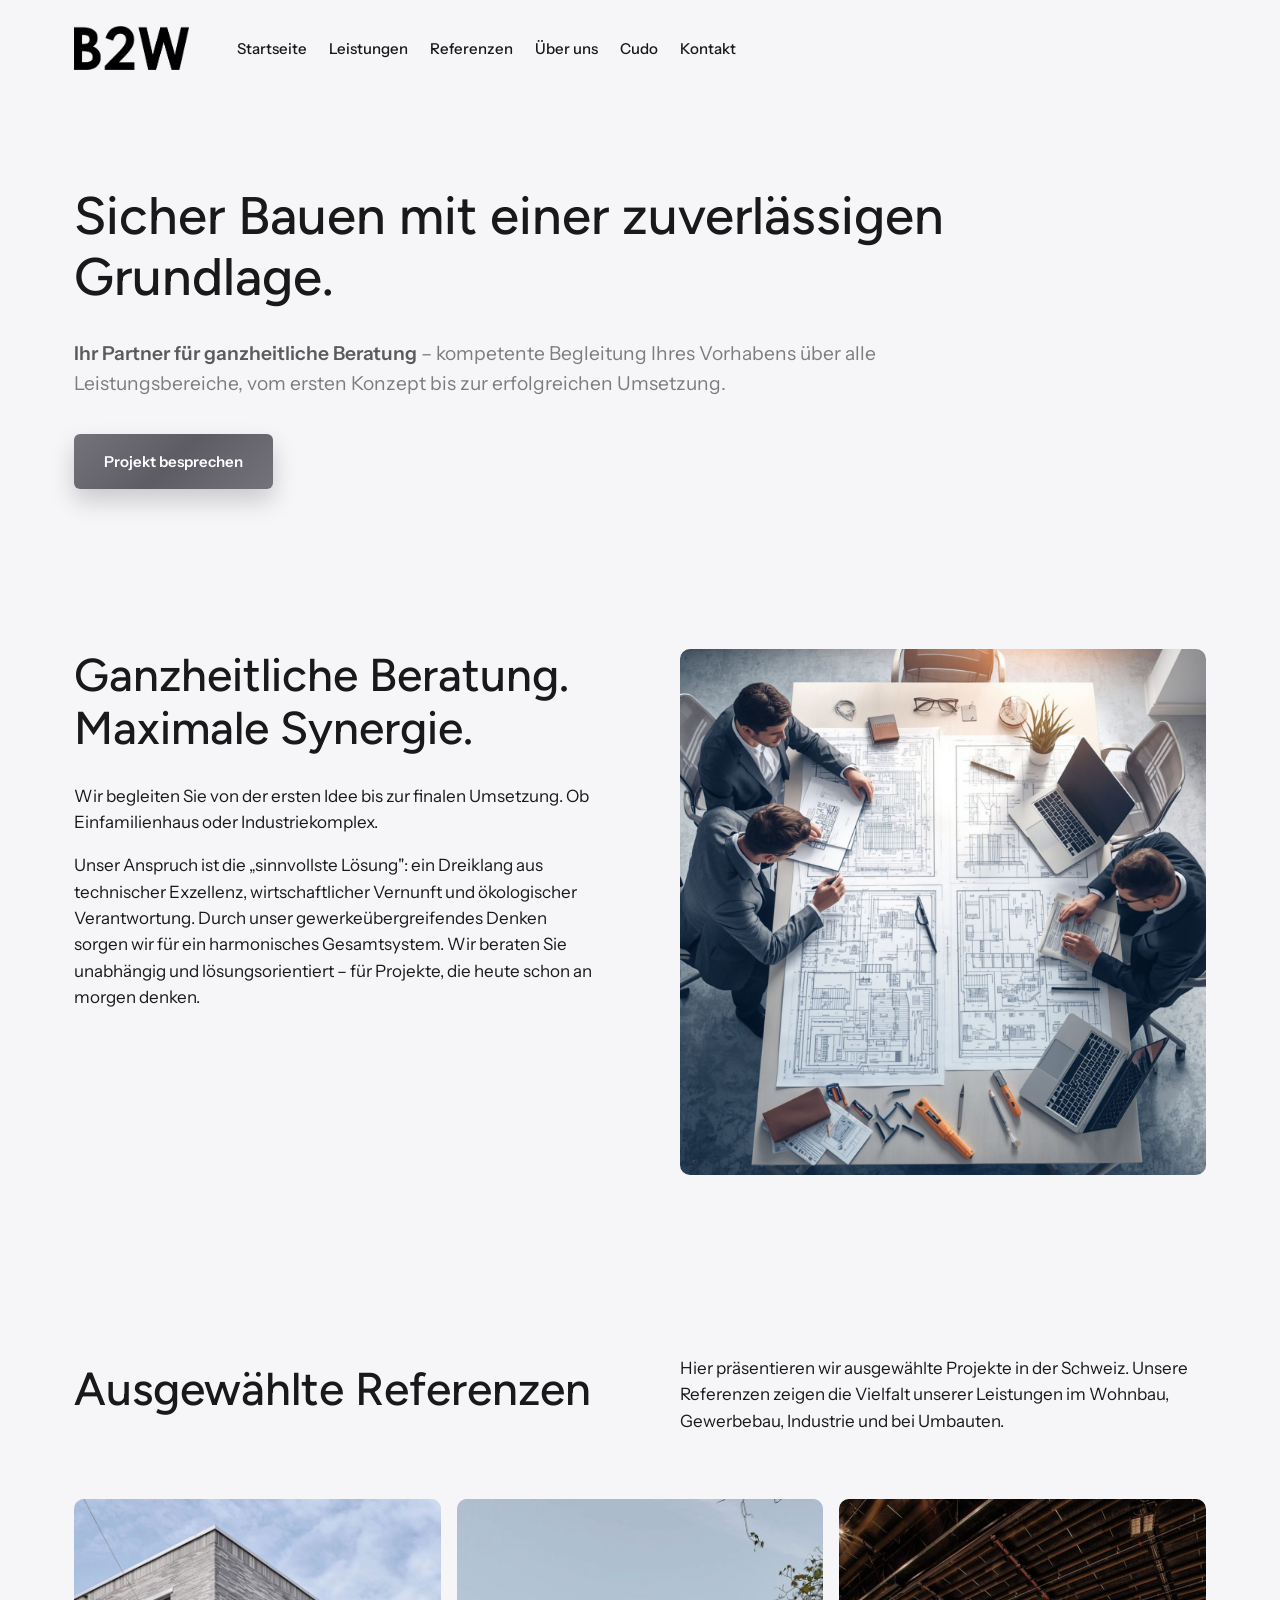
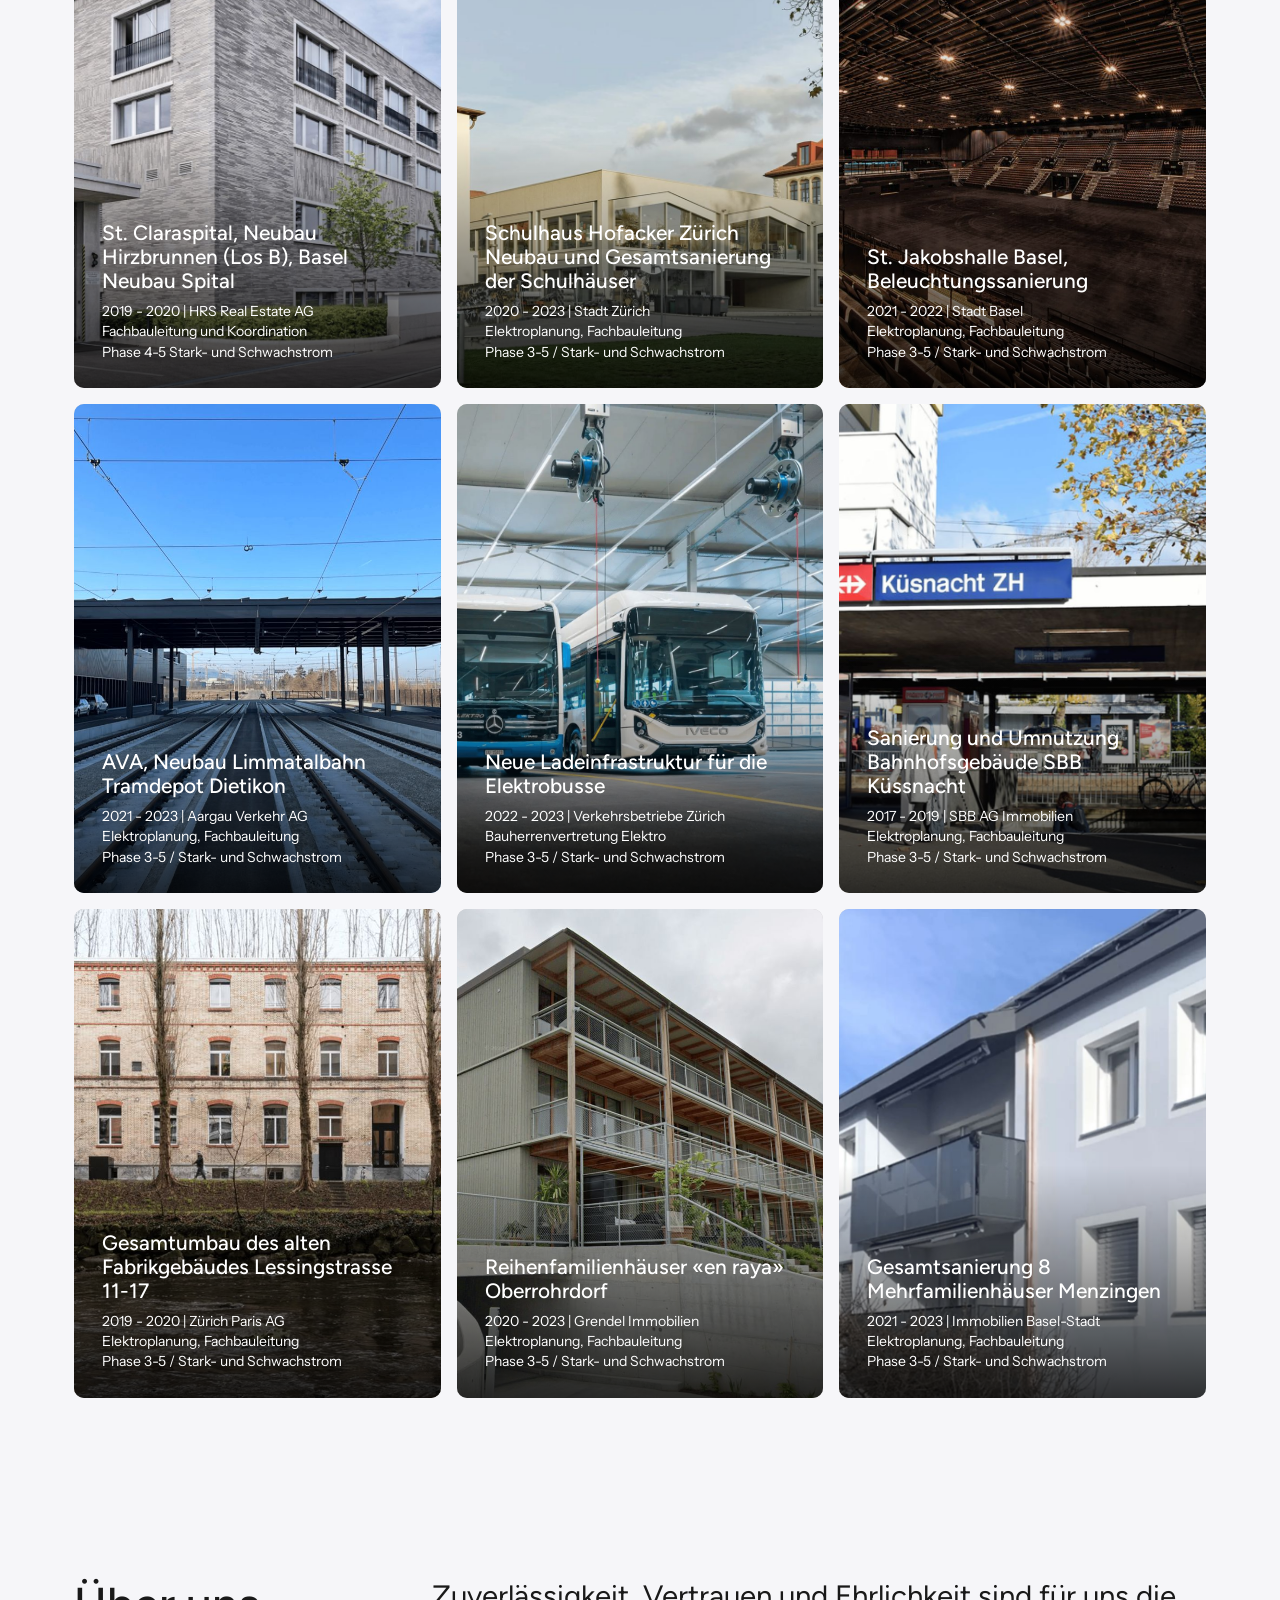
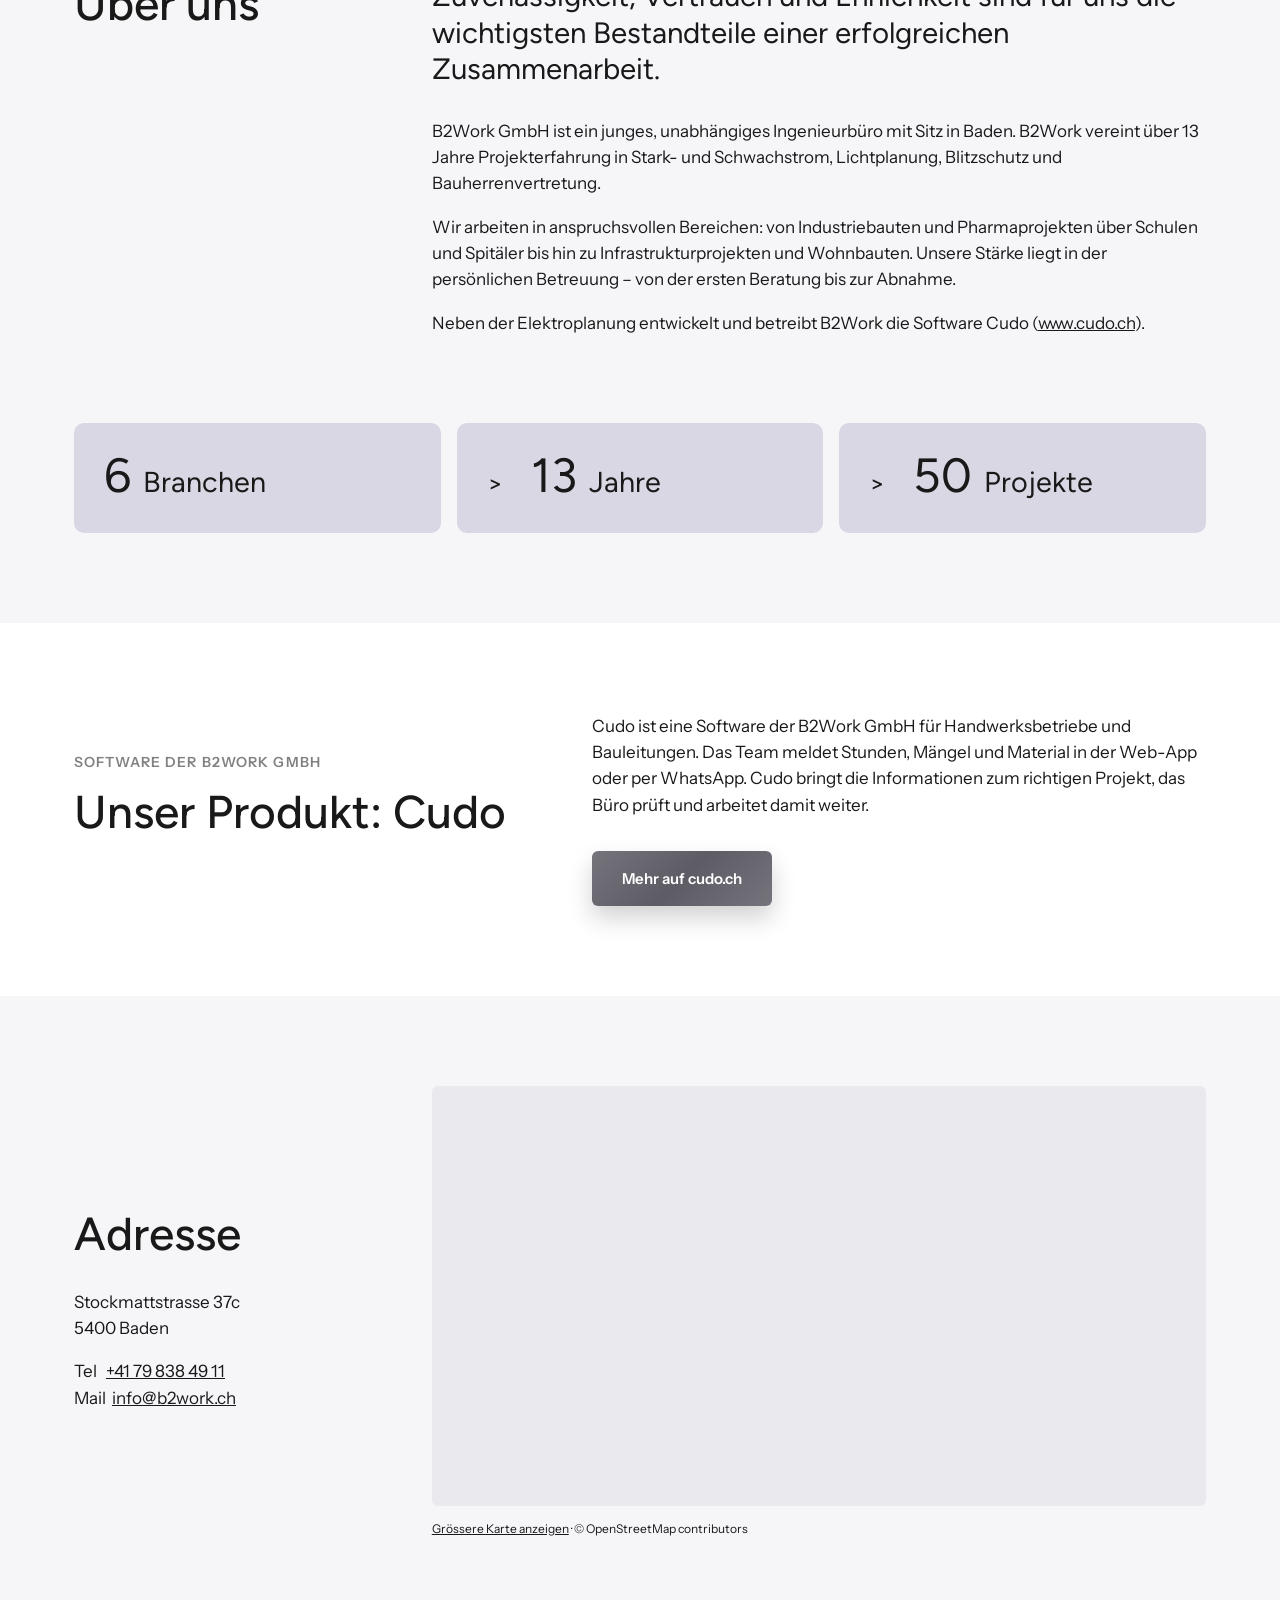
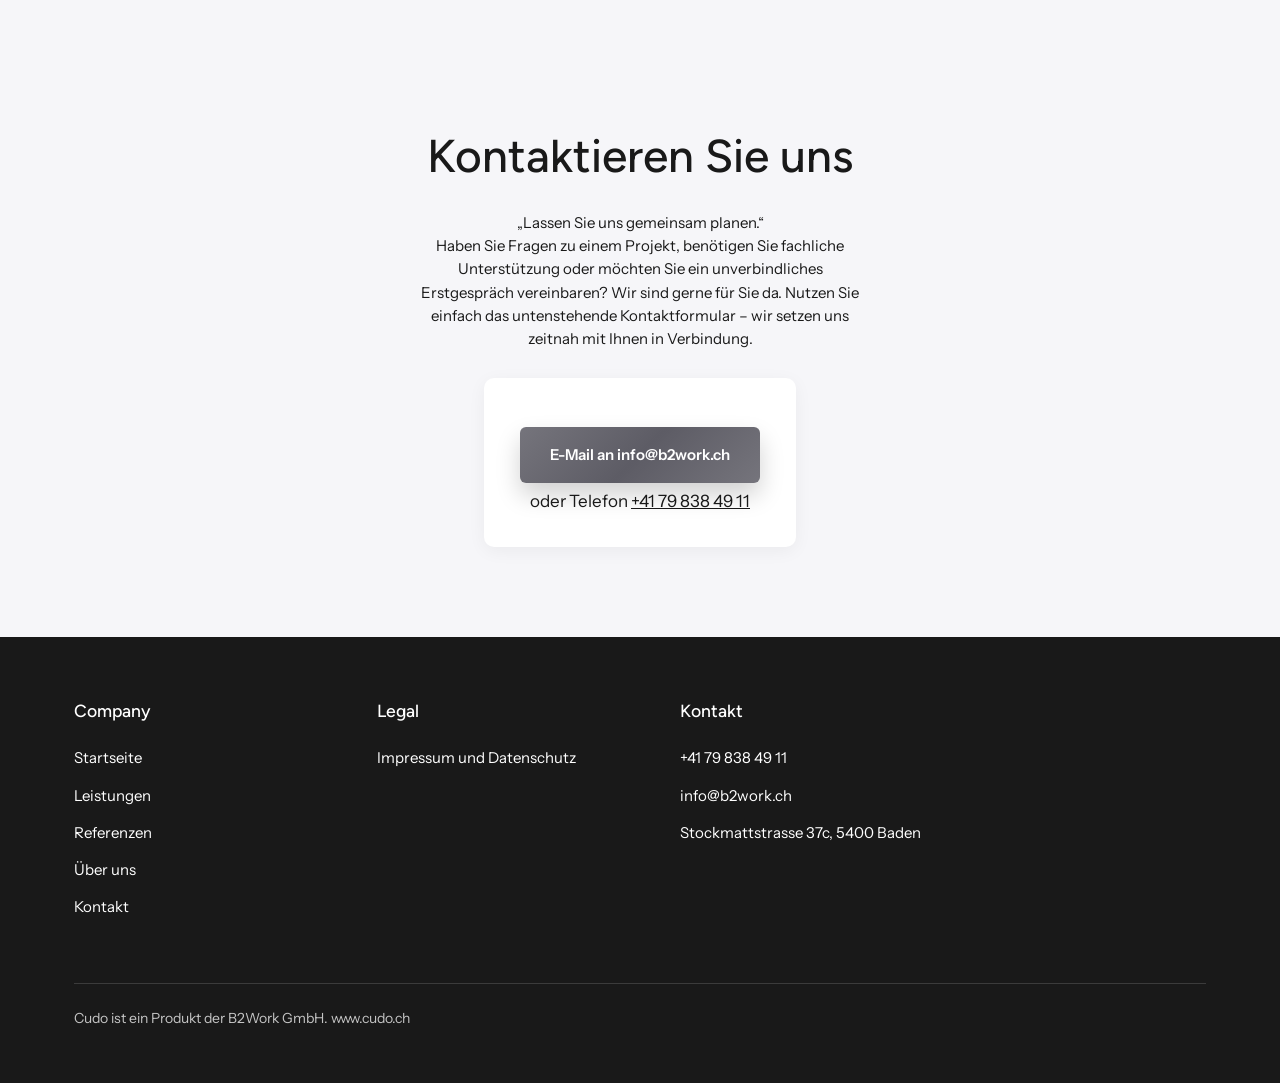
==== index.html @ e25a045b "b2work.ch als statische Seite, mit Cudo-Abschnitt" ====
<!doctype html>
<html lang="de-CH">
<head>
<meta charset="utf-8">
<meta name="viewport" content="width=device-width,initial-scale=1">
<title>b2work | Beratung Elektroplanung &amp; Blitzschutz | Aargau</title>
<meta name="description" content="Elektroplanung, Beratung Elektroplanung, Blitzschutz, Blitzschutz VKF, Anlagenplanung, Systemplanung, Ausschreibung, Energienachweis, Lichtplanung, Netzberechnung, Elektroplaner Aargau, Schweiz">
<meta name="keywords" content="Elektroplanung, Beratung Elektroplanung, Blitzschutz, Blitzschutz VKF, Anlagenplanung, Systemplanung, Ausschreibung, Energienachweis, Lichtplanung, Netzberechnung, Elektroplaner Aargau, Schweiz">
<meta property="og:type" content="website">
<meta property="og:title" content="b2work | Beratung Elektroplanung &amp; Blitzschutz | Aargau">
<meta property="og:url" content="https://b2work.ch/">
<meta property="og:site_name" content="b2work.ch">
<meta property="og:description" content="Elektroplanung, Beratung Elektroplanung, Blitzschutz, Blitzschutz VKF, Anlagenplanung, Systemplanung, Ausschreibung, Energienachweis, Lichtplanung, Netzberechnung, Elektroplaner Aargau, Schweiz">
<meta property="og:image" content="https://b2work.ch/assets/img/logo-b2w.png">
<link rel="canonical" href="https://b2work.ch/">
<link rel="icon" type="image/png" sizes="32x32" href="favicon-32.png">
<link rel="apple-touch-icon" href="assets/img/favicon.png">
<link rel="stylesheet" href="assets/style.css">
</head>
<body>
<a class="skip" href="#main-content">Zum Inhalt springen</a>
<header class="site">
 <div class="wrap">
  <a class="logo" href="./" aria-label="B2Work GmbH, Startseite"><img src="assets/img/logo-b2w.png" alt="B2Work GmbH"></a>
  <button class="menu-toggle" aria-expanded="false" aria-controls="mainnav" aria-label="Menü">&#9776;</button>
  <nav class="main" id="mainnav" aria-label="Hauptnavigation">
   <ul>
    <li><a href="./#top">Startseite</a></li>
    <li><a href="#leistungen">Leistungen</a></li>
    <li><a href="#referenzen">Referenzen</a></li>
    <li><a href="#ueber-uns">Über uns</a></li>
    <li><a href="#cudo">Cudo</a></li>
    <li><a href="#kontakt">Kontakt</a></li>
   </ul>
  </nav>
 </div>
</header>
<main id="main-content">
<section class="hero" id="top">
 <div class="wrap">
  <h1>Sicher Bauen mit einer zuverlässigen Grundlage.</h1>
  <p class="lead"><strong>Ihr Partner für ganzheitliche Beratung</strong> – kompetente Begleitung Ihres Vorhabens über alle Leistungsbereiche, vom ersten Konzept bis zur erfolgreichen Umsetzung.</p>
  <a class="btn" href="#kontakt">Projekt besprechen</a>
 </div>
</section>

<section id="leistungen">
 <div class="wrap two">
  <div>
   <h2>Ganzheitliche Beratung. Maximale Synergie.</h2>
   <p>Wir begleiten Sie von der ersten Idee bis zur finalen Umsetzung. Ob Einfamilienhaus oder Industriekomplex.</p>
   <p>Unser Anspruch ist die „sinnvollste Lösung": ein Dreiklang aus technischer Exzellenz, wirtschaftlicher Vernunft und ökologischer Verantwortung. Durch unser gewerkeübergreifendes Denken sorgen wir für ein harmonisches Gesamtsystem. Wir beraten Sie unabhängig und lösungsorientiert – für Projekte, die heute schon an morgen denken.</p>
  </div>
  <img src="assets/img/beratung.jpg" alt="Planungsbesprechung über Bauplänen" width="1400" height="1400">
 </div>
</section>

<section id="referenzen">
 <div class="wrap">
  <div class="refs-head">
   <h2>Ausgewählte Referenzen</h2>
   <p>Hier präsentieren wir ausgewählte Projekte in der Schweiz. Unsere Referenzen zeigen die Vielfalt unserer Leistungen im Wohnbau, Gewerbebau, Industrie und bei Umbauten.</p>
  </div>
  <div class="refs">
   <article class="ref">
    <img src="assets/img/ref-claraspital.jpg" alt="St. Claraspital, Neubau Hirzbrunnen (Los B), Basel" loading="lazy">
    <div class="cap"><h3>St. Claraspital, Neubau Hirzbrunnen (Los B), Basel<br>Neubau Spital</h3><p>2019 - 2020 | HRS Real Estate AG<br>Fachbauleitung und Koordination<br>Phase 4-5 Stark- und Schwachstrom</p></div>
   </article>
   <article class="ref">
    <img src="assets/img/ref-hofacker.jpg" alt="Schulhaus Hofacker Zürich" loading="lazy">
    <div class="cap"><h3>Schulhaus Hofacker Zürich<br>Neubau und Gesamtsanierung der Schulhäuser</h3><p>2020 - 2023 | Stadt Zürich<br>Elektroplanung, Fachbauleitung<br>Phase 3-5 / Stark- und Schwachstrom</p></div>
   </article>
   <article class="ref">
    <img src="assets/img/ref-jakobshalle.jpg" alt="St. Jakobshalle Basel, Beleuchtungssanierung" loading="lazy">
    <div class="cap"><h3>St. Jakobshalle Basel, Beleuchtungssanierung</h3><p>2021 - 2022 | Stadt Basel<br>Elektroplanung, Fachbauleitung<br>Phase 3-5 / Stark- und Schwachstrom</p></div>
   </article>
   <article class="ref">
    <img src="assets/img/ref-ava-dietikon.jpg" alt="AVA, Neubau Limmatalbahn Tramdepot Dietikon" loading="lazy">
    <div class="cap"><h3>AVA, Neubau Limmatalbahn Tramdepot Dietikon</h3><p>2021 - 2023 | Aargau Verkehr AG<br>Elektroplanung, Fachbauleitung<br>Phase 3-5 / Stark- und Schwachstrom</p></div>
   </article>
   <article class="ref">
    <img src="assets/img/ref-vbz-ladeinfrastruktur.jpg" alt="Neue Ladeinfrastruktur für die Elektrobusse" loading="lazy">
    <div class="cap"><h3>Neue Ladeinfrastruktur für die Elektrobusse</h3><p>2022 - 2023 | Verkehrsbetriebe Zürich<br>Bauherrenvertretung Elektro<br>Phase 3-5 / Stark- und Schwachstrom</p></div>
   </article>
   <article class="ref">
    <img src="assets/img/ref-sbb-kuessnacht.jpg" alt="Sanierung und Umnutzung Bahnhofsgebäude SBB Küssnacht" loading="lazy">
    <div class="cap"><h3>Sanierung und Umnutzung Bahnhofsgebäude SBB Küssnacht</h3><p>2017 - 2019 | SBB AG Immobilien<br>Elektroplanung, Fachbauleitung<br>Phase 3-5 / Stark- und Schwachstrom</p></div>
   </article>
   <article class="ref">
    <img src="assets/img/ref-lessingstrasse.jpg" alt="Gesamtumbau des alten Fabrikgebäudes Lessingstrasse 11-17" loading="lazy">
    <div class="cap"><h3>Gesamtumbau des alten Fabrikgebäudes Lessingstrasse 11-17</h3><p>2019 - 2020 | Zürich Paris AG<br>Elektroplanung, Fachbauleitung<br>Phase 3-5 / Stark- und Schwachstrom</p></div>
   </article>
   <article class="ref">
    <img src="assets/img/ref-en-raya.jpg" alt="Reihenfamilienhäuser «en raya» Oberrohrdorf" loading="lazy">
    <div class="cap"><h3>Reihenfamilienhäuser «en raya» Oberrohrdorf</h3><p>2020 - 2023 | Grendel Immobilien<br>Elektroplanung, Fachbauleitung<br>Phase 3-5 / Stark- und Schwachstrom</p></div>
   </article>
   <article class="ref">
    <img src="assets/img/ref-menzingen.jpg" alt="Gesamtsanierung 8 Mehrfamilienhäuser Menzingen" loading="lazy">
    <div class="cap"><h3>Gesamtsanierung 8 Mehrfamilienhäuser Menzingen</h3><p>2021 - 2023 | Immobilien Basel-Stadt<br>Elektroplanung, Fachbauleitung<br>Phase 3-5 / Stark- und Schwachstrom</p></div>
   </article>
  </div>
 </div>
</section>

<section id="ueber-uns">
 <div class="wrap">
  <div class="about">
   <h2>Über uns</h2>
   <div>
    <p class="claim">Zuverlässigkeit, Vertrauen und Ehrlichkeit sind für uns die wichtigsten Bestandteile einer erfolgreichen Zusammenarbeit.</p>
    <p>B2Work GmbH ist ein junges, unabhängiges Ingenieurbüro mit Sitz in Baden. B2Work vereint über 13 Jahre Projekterfahrung in Stark- und Schwachstrom, Lichtplanung, Blitzschutz und Bauherrenvertretung.</p>
    <p>Wir arbeiten in anspruchsvollen Bereichen: von Industriebauten und Pharmaprojekten über Schulen und Spitäler bis hin zu Infrastrukturprojekten und Wohnbauten. Unsere Stärke liegt in der persönlichen Betreuung – von der ersten Beratung bis zur Abnahme.</p>
    <p>Neben der Elektroplanung entwickelt und betreibt B2Work die Software Cudo (<a href="https://www.cudo.ch">www.cudo.ch</a>).</p>
   </div>
  </div>
  <div class="stats">
   <div class="stat"><span class="num">6</span><span class="lbl">Branchen</span></div>
   <div class="stat"><span class="gt">&gt;</span><span class="num">13</span><span class="lbl">Jahre</span></div>
   <div class="stat"><span class="gt">&gt;</span><span class="num">50</span><span class="lbl">Projekte</span></div>
  </div>
 </div>
</section>

<section class="cudo" id="cudo">
 <div class="wrap box">
  <div>
   <p class="kicker">Software der B2Work GmbH</p>
   <h2>Unser Produkt: Cudo</h2>
  </div>
  <div>
   <p>Cudo ist eine Software der B2Work GmbH für Handwerksbetriebe und Bauleitungen. Das Team meldet Stunden, Mängel und Material in der Web-App oder per WhatsApp. Cudo bringt die Informationen zum richtigen Projekt, das Büro prüft und arbeitet damit weiter.</p>
   <a class="btn" href="https://www.cudo.ch">Mehr auf cudo.ch</a>
  </div>
 </div>
</section>

<section id="adresse">
 <div class="wrap address">
  <div>
   <h2>Adresse</h2>
   <p>Stockmattstrasse 37c<br>5400 Baden</p>
   <p>Tel&nbsp;&nbsp;&nbsp;<a href="tel:+41798384911">+41 79 838 49 11</a><br>Mail&nbsp;&nbsp;<a href="mailto:info@b2work.ch">info@b2work.ch</a></p>
  </div>
  <div>
   <iframe title="Karte: Stockmattstrasse 37c, 5400 Baden" loading="lazy" src="https://www.openstreetmap.org/export/embed.html?bbox=8.2790%2C47.4795%2C8.2932%2C47.4851&amp;layer=mapnik&amp;marker=47.4822921%2C8.2860794"></iframe>
   <p class="small"><a href="https://www.openstreetmap.org/?mlat=47.4822921&amp;mlon=8.2860794#map=17/47.4822921/8.2860794">Grössere Karte anzeigen</a> · © OpenStreetMap contributors</p>
  </div>
 </div>
</section>

<section class="contact" id="kontakt">
 <div class="wrap">
  <h2>Kontaktieren Sie uns</h2>
  <p class="intro">„Lassen Sie uns gemeinsam planen.“<br>Haben Sie Fragen zu einem Projekt, benötigen Sie fachliche Unterstützung oder möchten Sie ein unverbindliches Erstgespräch vereinbaren? Wir sind gerne für Sie da. Nutzen Sie einfach das untenstehende Kontaktformular – wir setzen uns zeitnah mit Ihnen in Verbindung.</p>
  <div class="mailbox">
   <p><a class="btn" href="mailto:info@b2work.ch?subject=Anfrage%20%C3%BCber%20b2work.ch">E-Mail an info@b2work.ch</a></p>
   <p>oder Telefon <a href="tel:+41798384911">+41 79 838 49 11</a></p>
  </div>
 </div>
</section>
</main>
<footer class="site">
 <div class="wrap">
  <div class="cols">
   <div>
    <h4>Company</h4>
    <ul>
     <li><a href="./#top">Startseite</a></li>
     <li><a href="#leistungen">Leistungen</a></li>
     <li><a href="#referenzen">Referenzen</a></li>
     <li><a href="#ueber-uns">Über uns</a></li>
     <li><a href="#kontakt">Kontakt</a></li>
    </ul>
   </div>
   <div>
    <h4>Legal</h4>
    <ul><li><a href="impressum-und-datenschutz/">Impressum und Datenschutz</a></li></ul>
   </div>
   <div>
    <h4>Kontakt</h4>
    <ul>
     <li><a href="tel:+41798384911">+41 79 838 49 11</a></li>
     <li><a href="mailto:info@b2work.ch">info@b2work.ch</a></li>
     <li>Stockmattstrasse 37c, 5400 Baden</li>
    </ul>
   </div>
  </div>
  <p class="legal">Cudo ist ein Produkt der B2Work GmbH. <a href="https://www.cudo.ch">www.cudo.ch</a></p>
 </div>
</footer>
<script>
(function(){var b=document.querySelector('.menu-toggle'),n=document.getElementById('mainnav');
b.addEventListener('click',function(){var o=n.classList.toggle('open');b.setAttribute('aria-expanded',o)});
n.addEventListener('click',function(e){if(e.target.tagName==='A'){n.classList.remove('open');b.setAttribute('aria-expanded',false)}});})();
</script>
</body>
</html>
---- assets/style.css ----
@font-face{font-family:"Figtree";font-weight:400;font-display:swap;src:url(fonts/figtree-regular.woff2) format("woff2")}
@font-face{font-family:"Figtree";font-weight:500;font-display:swap;src:url(fonts/figtree-500.woff2) format("woff2")}
@font-face{font-family:"Figtree";font-weight:600;font-display:swap;src:url(fonts/figtree-600.woff2) format("woff2")}
@font-face{font-family:"Instrument Sans";font-weight:400;font-display:swap;src:url(fonts/instrument-sans-regular.woff2) format("woff2")}
@font-face{font-family:"Instrument Sans";font-weight:500;font-display:swap;src:url(fonts/instrument-sans-500.woff2) format("woff2")}
@font-face{font-family:"Instrument Sans";font-weight:600;font-display:swap;src:url(fonts/instrument-sans-600.woff2) format("woff2")}
:root{--bg:#f6f6f9;--text:#191919;--muted:rgba(25,25,25,.55);--card:#d8d7e3;--btn:#5d5c65;--dark:#191919;--max:1180px}
*{box-sizing:border-box}
html{scroll-behavior:smooth;scroll-padding-top:90px}
body{margin:0;background:var(--bg);color:var(--text);font-family:"Instrument Sans",-apple-system,"Segoe UI",Helvetica,Arial,sans-serif;font-size:17px;line-height:1.55;-webkit-font-smoothing:antialiased}
h1,h2,h3{font-family:"Figtree","Instrument Sans",sans-serif;font-weight:500;line-height:1.15;margin:0 0 .6em}
h1{font-size:clamp(2rem,4.2vw,3.3rem)}
h2{font-size:clamp(1.8rem,3.6vw,3rem)}
h3{font-size:1.4rem}
p{margin:0 0 1em}
a{color:inherit}
img{max-width:100%;display:block}
.wrap{max-width:var(--max);margin:0 auto;padding:0 24px}
.skip{position:absolute;left:-999px;top:0;background:#000;color:#fff;padding:8px 12px;z-index:100}
.skip:focus{left:8px}
header.site{position:sticky;top:0;z-index:50;background:rgba(246,246,249,.94);backdrop-filter:blur(6px)}
header.site .wrap{display:flex;align-items:center;gap:48px;height:96px}
header.site .logo img{height:44px;width:auto}
nav.main ul{list-style:none;margin:0;padding:0;display:flex;gap:22px;flex-wrap:wrap}
nav.main a{text-decoration:none;font-size:15px;font-weight:500}
nav.main a:hover{text-decoration:underline}
.menu-toggle{display:none;margin-left:auto;background:none;border:0;font-size:28px;cursor:pointer;color:var(--text)}
section{padding:90px 0}
.hero{padding:90px 0 70px}
.hero .lead{font-size:1.2rem;color:var(--muted);max-width:820px}
.hero .lead strong{color:rgba(25,25,25,.7);font-weight:600}
.btn{display:inline-block;background:linear-gradient(135deg,rgba(93,92,101,.85),#5d5c65 50%,rgba(93,92,101,.85));color:#fff;text-decoration:none;font-weight:600;font-size:15px;padding:16px 30px;border-radius:6px;box-shadow:0 12px 24px rgba(0,0,0,.18);margin-top:16px}
.btn:hover{background:#45444c}
.two{display:grid;grid-template-columns:1fr 1fr;gap:80px;align-items:start}
.two img{border-radius:10px;width:100%;height:auto}
.refs-head{display:grid;grid-template-columns:1fr 1fr;gap:80px;align-items:center;margin-bottom:48px}
.refs{display:grid;grid-template-columns:repeat(3,1fr);gap:16px}
.ref{position:relative;border-radius:10px;overflow:hidden;aspect-ratio:3/4;background:#ccc}
.ref img{position:absolute;inset:0;width:100%;height:100%;object-fit:cover}
.ref .cap{position:absolute;inset:auto 0 0 0;padding:90px 28px 26px;color:#fff;background:linear-gradient(rgba(0,0,0,0),rgba(0,0,0,.78))}
.ref h3{font-size:1.3rem;margin:0 0 .4em;font-weight:500}
.ref p{margin:0;font-size:14px;line-height:1.45}
.about{display:grid;grid-template-columns:1fr 2.6fr;gap:60px}
.about .claim{font-family:"Figtree",sans-serif;font-size:clamp(1.4rem,2.3vw,1.9rem);line-height:1.25;margin-bottom:1em}
.stats{display:grid;grid-template-columns:repeat(3,1fr);gap:16px;margin-top:70px}
.stat{background:var(--card);border-radius:10px;padding:28px 30px;display:flex;align-items:baseline;gap:12px;font-family:"Figtree",sans-serif}
.stat .gt{font-size:1.6rem;margin-right:16px}
.stat .num{font-size:3rem;line-height:1}
.stat .lbl{font-size:1.8rem}
.cudo{background:#fff}
.cudo .box{display:grid;grid-template-columns:1fr 1.4fr;gap:80px;align-items:center}
.cudo .kicker{font-size:14px;font-weight:600;letter-spacing:.08em;text-transform:uppercase;color:var(--muted);margin-bottom:12px}
.address{display:grid;grid-template-columns:1fr 2.6fr;gap:60px;align-items:center}
.address iframe{width:100%;height:420px;border:0;border-radius:6px;background:#e9e9ee}
.address .small{font-size:12px;margin-top:6px}
.contact{text-align:center}
.contact .intro{max-width:460px;margin:0 auto 28px;font-size:15px}
.contact .mailbox{display:inline-block;background:#fff;border-radius:10px;padding:28px 36px;box-shadow:0 4px 18px rgba(0,0,0,.05)}
.contact .mailbox p{margin:.3em 0}
footer.site{background:var(--dark);color:#fff;padding:60px 0 40px;font-size:15px}
footer.site .cols{display:grid;grid-template-columns:1fr 1fr 2fr;gap:40px}
footer.site h4{font-family:"Figtree",sans-serif;font-weight:500;font-size:1.1rem;margin:0 0 22px}
footer.site ul{list-style:none;margin:0;padding:0}
footer.site li{margin:0 0 14px}
footer.site a{text-decoration:none}
footer.site a:hover{text-decoration:underline}
footer.site .legal{margin-top:50px;padding-top:24px;border-top:1px solid rgba(255,255,255,.15);font-size:14px;color:rgba(255,255,255,.75)}
.page-title{padding:90px 0 40px}
.page-title h1{text-transform:uppercase;font-size:clamp(1.8rem,3.4vw,2.6rem)}
.legal-text{padding:0 0 90px;color:rgba(25,25,25,.6);font-size:1.05rem}
.legal-text p{white-space:pre-line;margin:0 0 1.5em;max-width:900px;overflow-wrap:anywhere}
.legal-text .cudo-note{color:var(--text)}
@media (max-width:900px){
 .two,.refs-head,.about,.address,.cudo .box{grid-template-columns:1fr;gap:32px}
 .refs{grid-template-columns:1fr 1fr}
 .stats{grid-template-columns:1fr}
 footer.site .cols{grid-template-columns:1fr 1fr}
 section{padding:64px 0}
}
@media (max-width:720px){
 header.site .wrap{height:76px;gap:16px}
 header.site .logo img{height:34px}
 .menu-toggle{display:block}
 nav.main{display:none;position:absolute;top:76px;left:0;right:0;background:var(--bg);padding:12px 24px 24px;box-shadow:0 10px 20px rgba(0,0,0,.06)}
 nav.main.open{display:block}
 nav.main ul{flex-direction:column;gap:14px}
 nav.main a{font-size:18px}
 .refs{grid-template-columns:1fr}
 .ref{aspect-ratio:4/5}
 footer.site .cols{grid-template-columns:1fr}
 .hero{padding:56px 0 40px}
}
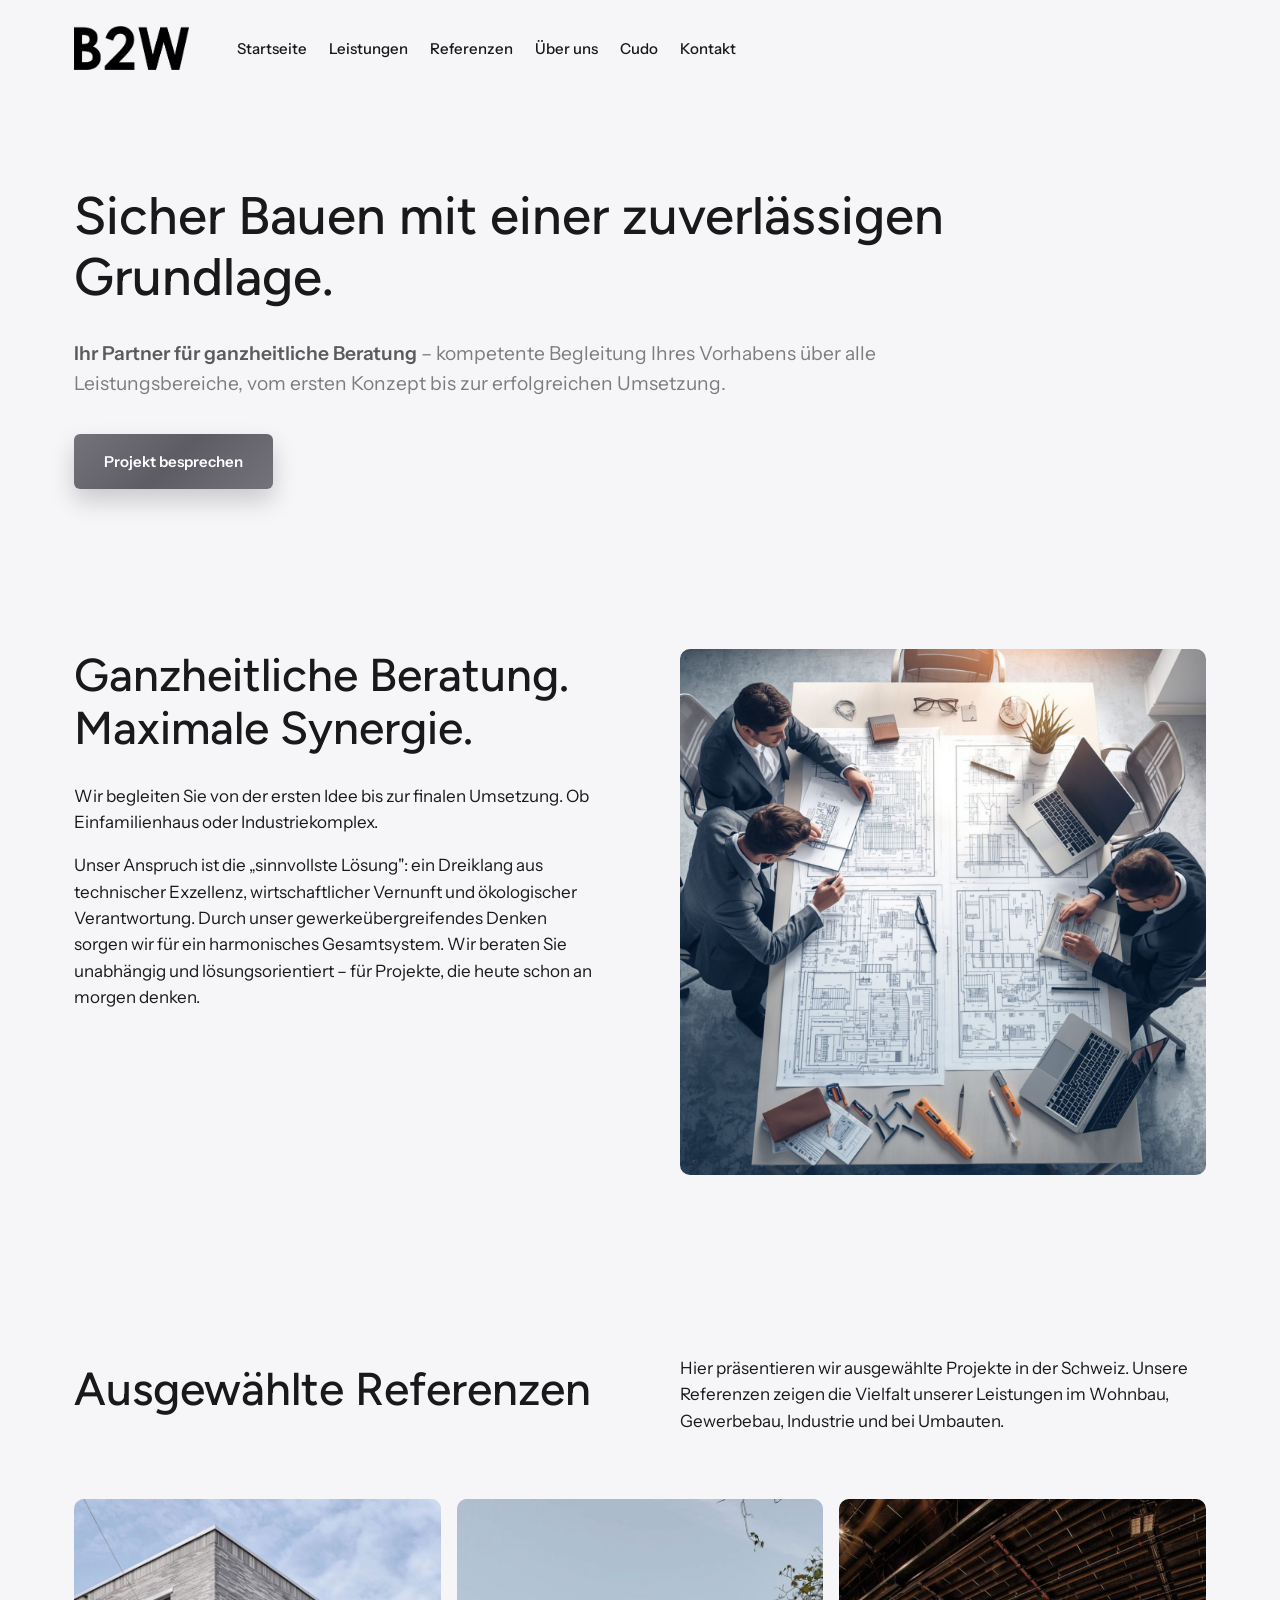
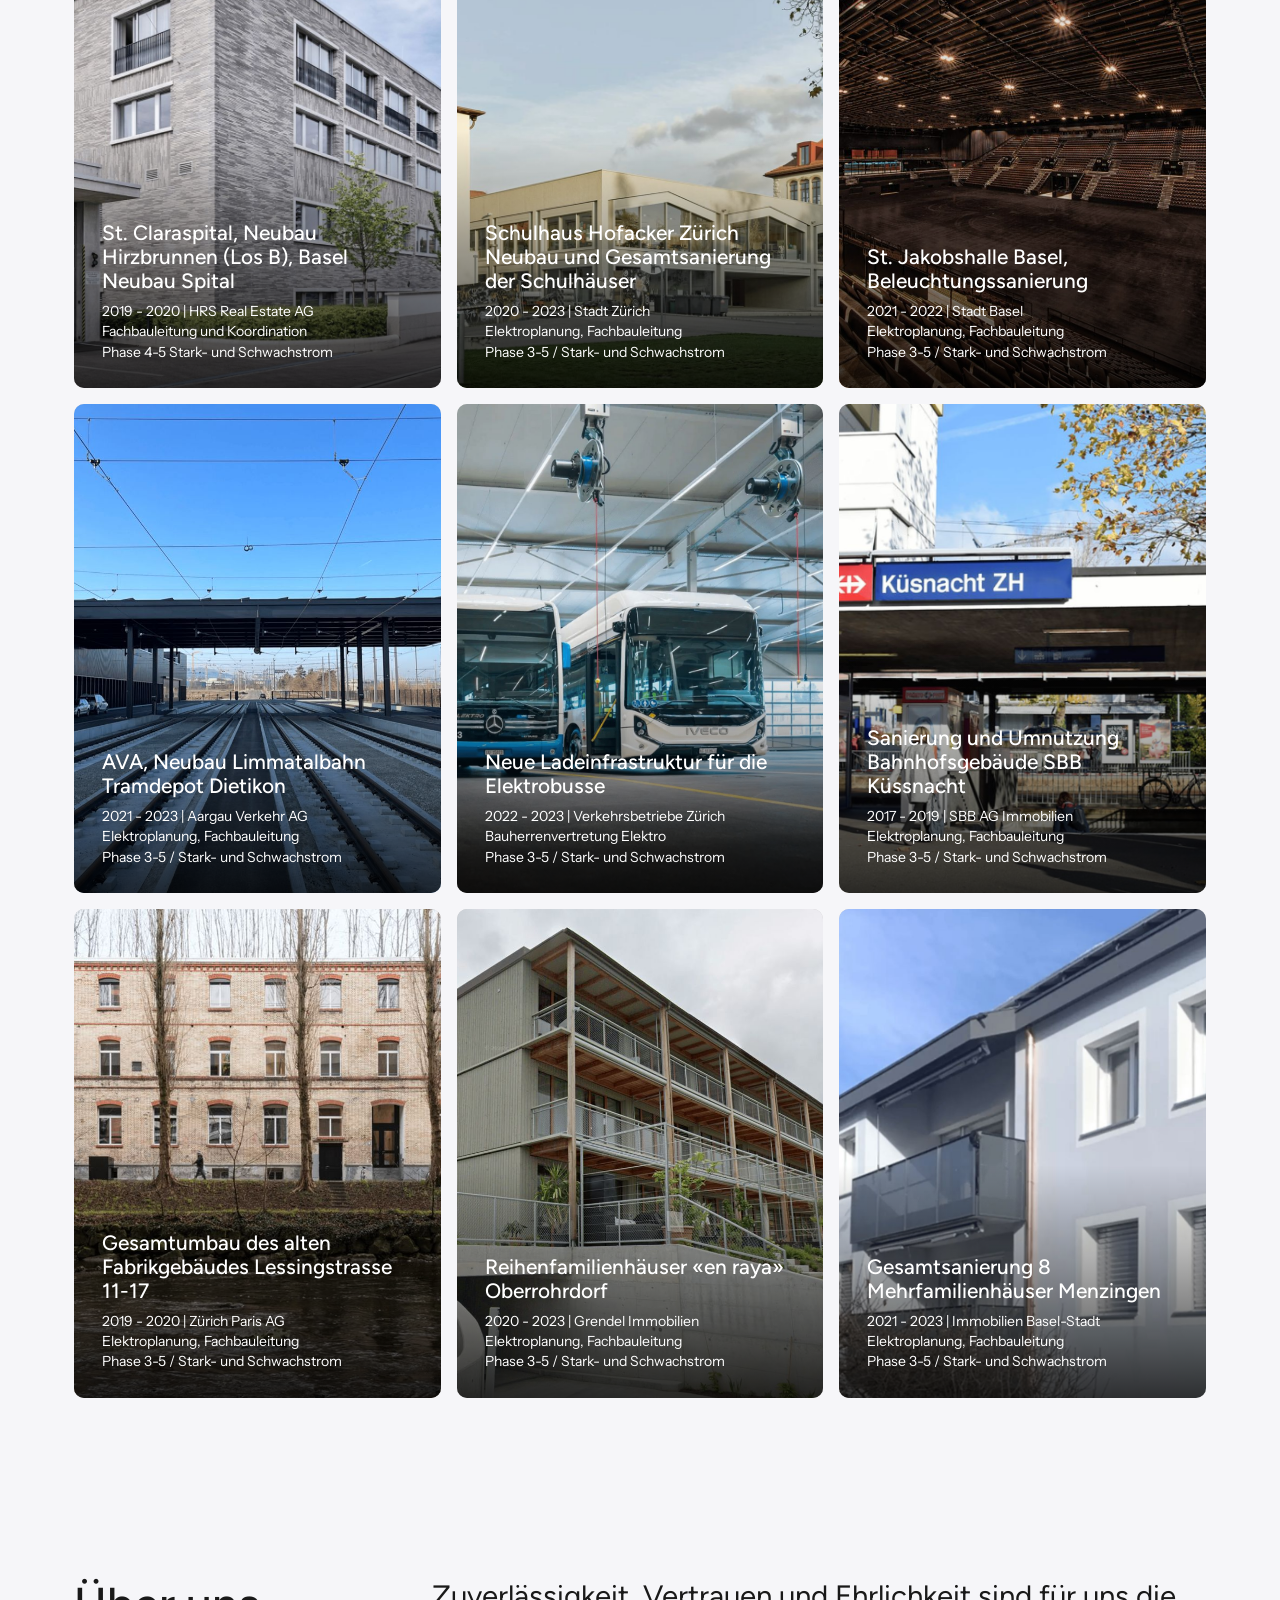
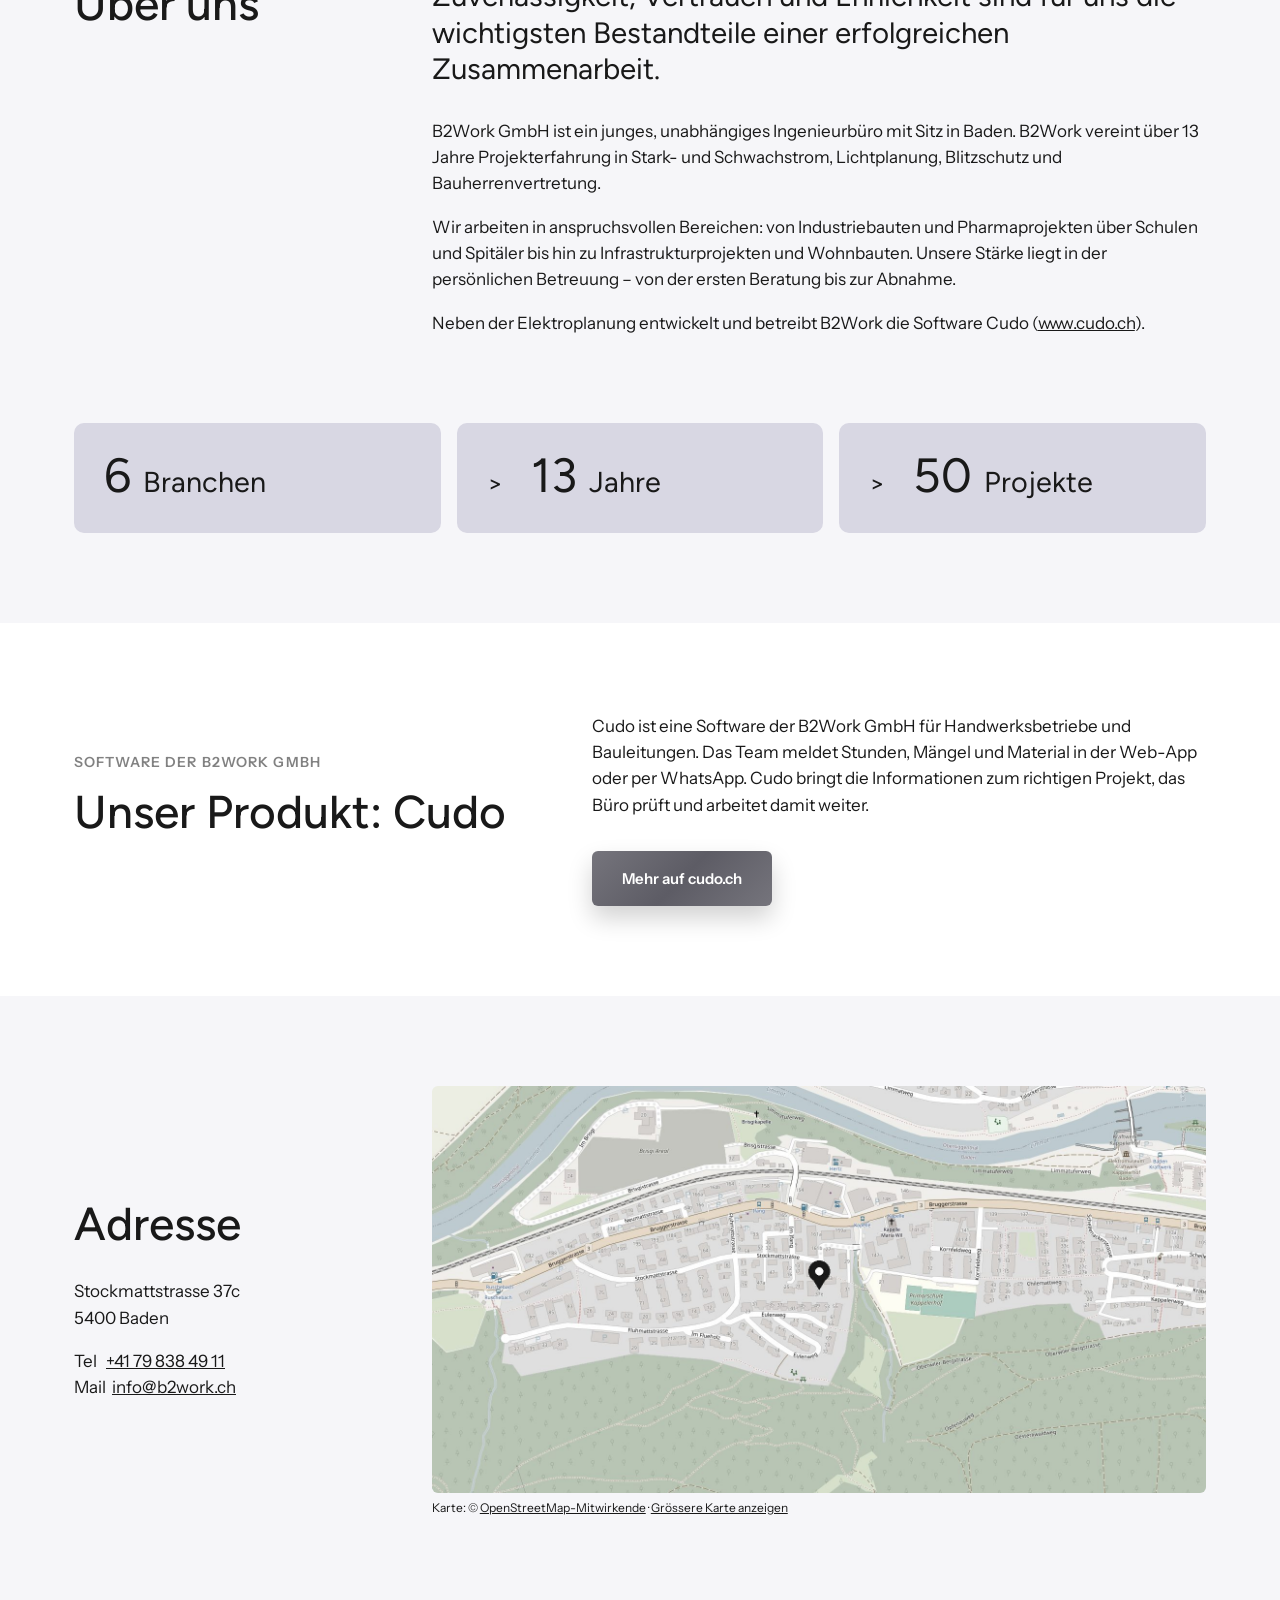
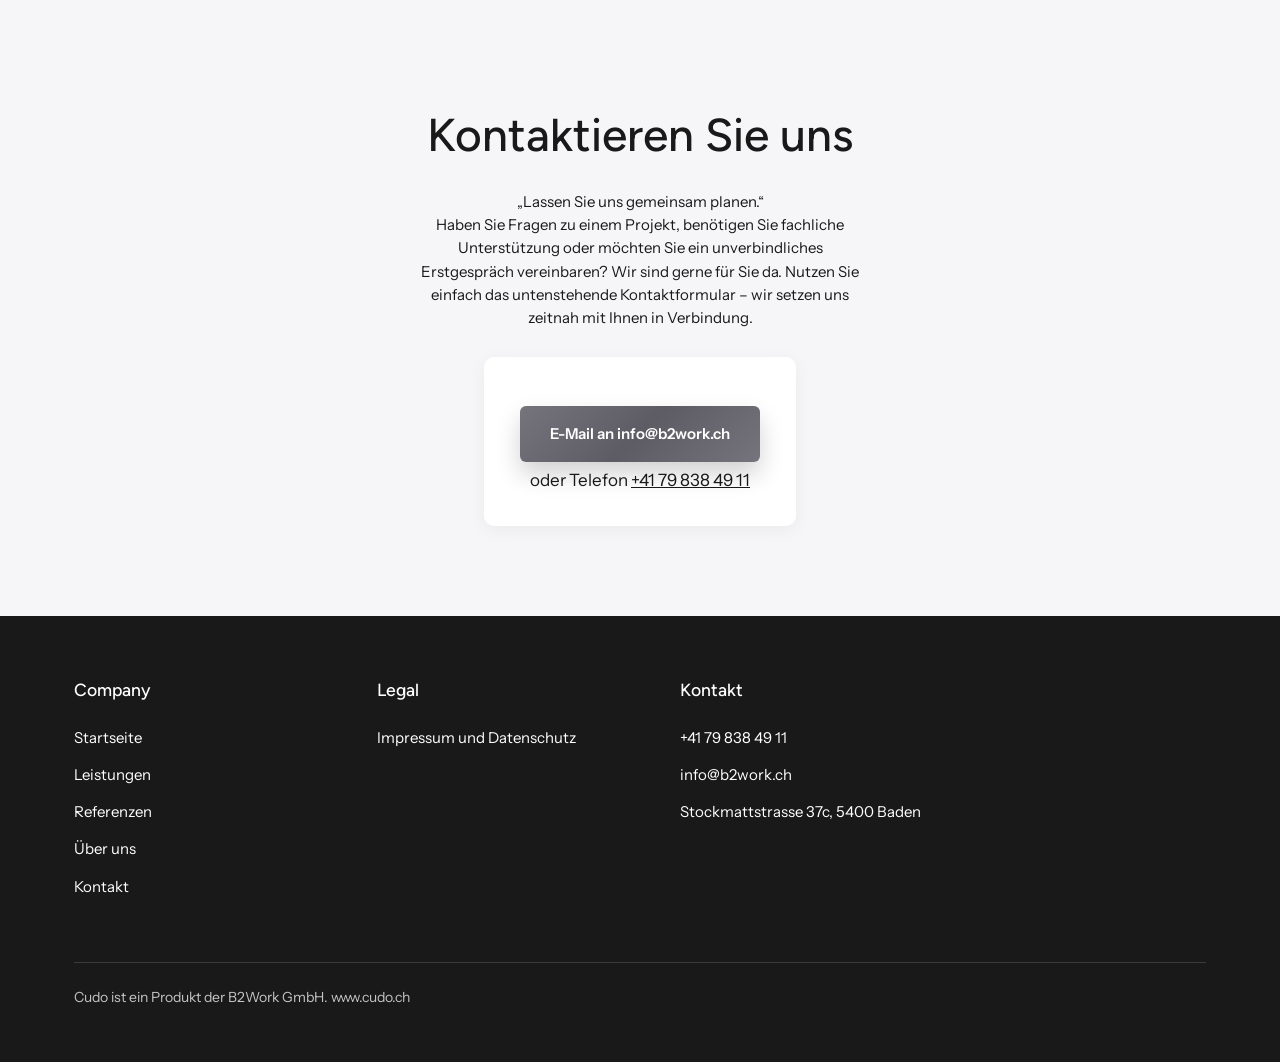
==== commit 81efdb7c: "Karte als statisches Bild (OpenStreetMap), Logos zugeschnitten" ====
--- a/index.html
+++ b/index.html
@@ -142,8 +142,8 @@
    <p>Tel&nbsp;&nbsp;&nbsp;<a href="tel:+41798384911">+41 79 838 49 11</a><br>Mail&nbsp;&nbsp;<a href="mailto:info@b2work.ch">info@b2work.ch</a></p>
   </div>
   <div>
-   <iframe title="Karte: Stockmattstrasse 37c, 5400 Baden" loading="lazy" src="https://www.openstreetmap.org/export/embed.html?bbox=8.2790%2C47.4795%2C8.2932%2C47.4851&amp;layer=mapnik&amp;marker=47.4822921%2C8.2860794"></iframe>
-   <p class="small"><a href="https://www.openstreetmap.org/?mlat=47.4822921&amp;mlon=8.2860794#map=17/47.4822921/8.2860794">Grössere Karte anzeigen</a> · © OpenStreetMap contributors</p>
+   <a href="https://www.openstreetmap.org/?mlat=47.4822921&amp;mlon=8.2860794#map=17/47.4822921/8.2860794"><img class="map" src="assets/img/karte-baden.jpg" alt="Karte: Stockmattstrasse 37c, 5400 Baden" width="1600" height="840" loading="lazy"></a>
+   <p class="small">Karte: © <a href="https://www.openstreetmap.org/copyright">OpenStreetMap-Mitwirkende</a> · <a href="https://www.openstreetmap.org/?mlat=47.4822921&amp;mlon=8.2860794#map=17/47.4822921/8.2860794">Grössere Karte anzeigen</a></p>
   </div>
  </div>
 </section>
--- a/assets/style.css
+++ b/assets/style.css
@@ -90,3 +90,4 @@
  footer.site .cols{grid-template-columns:1fr}
  .hero{padding:56px 0 40px}
 }
+.address img.map{width:100%;height:auto;border-radius:6px}
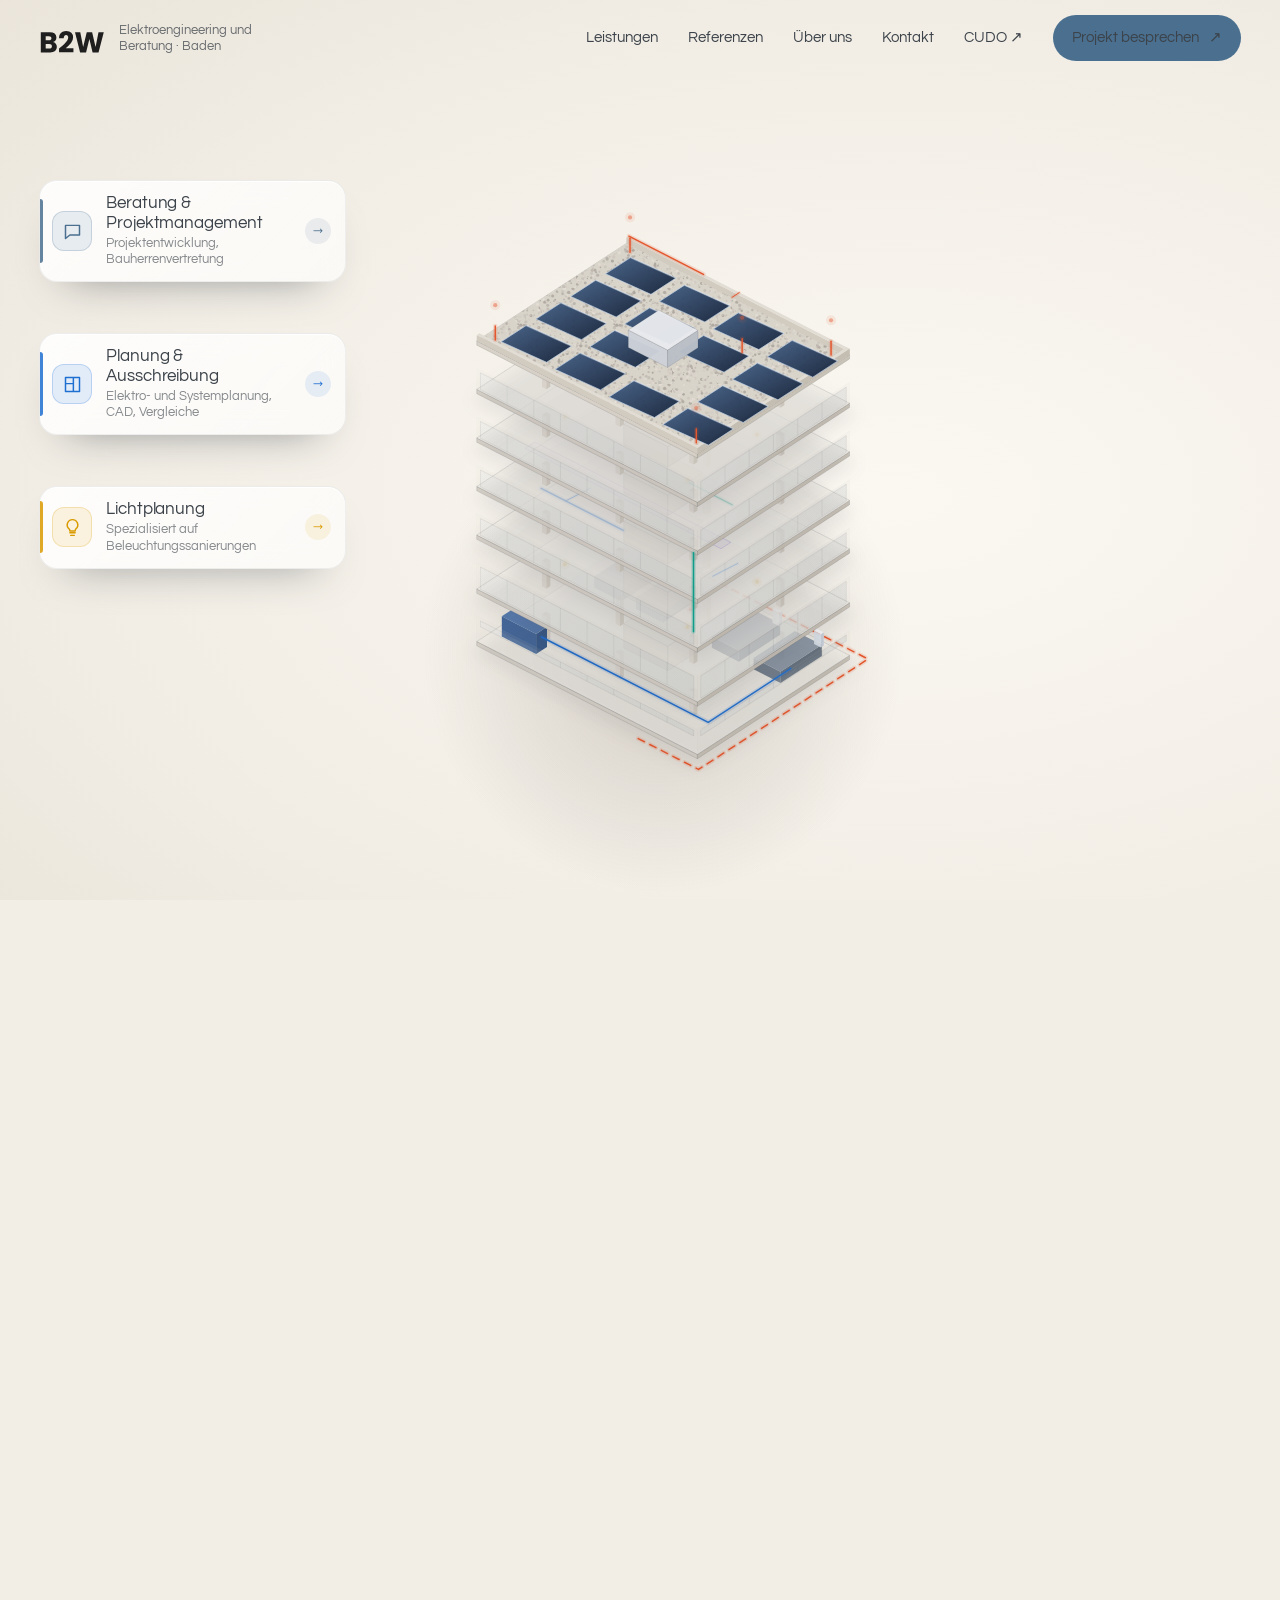
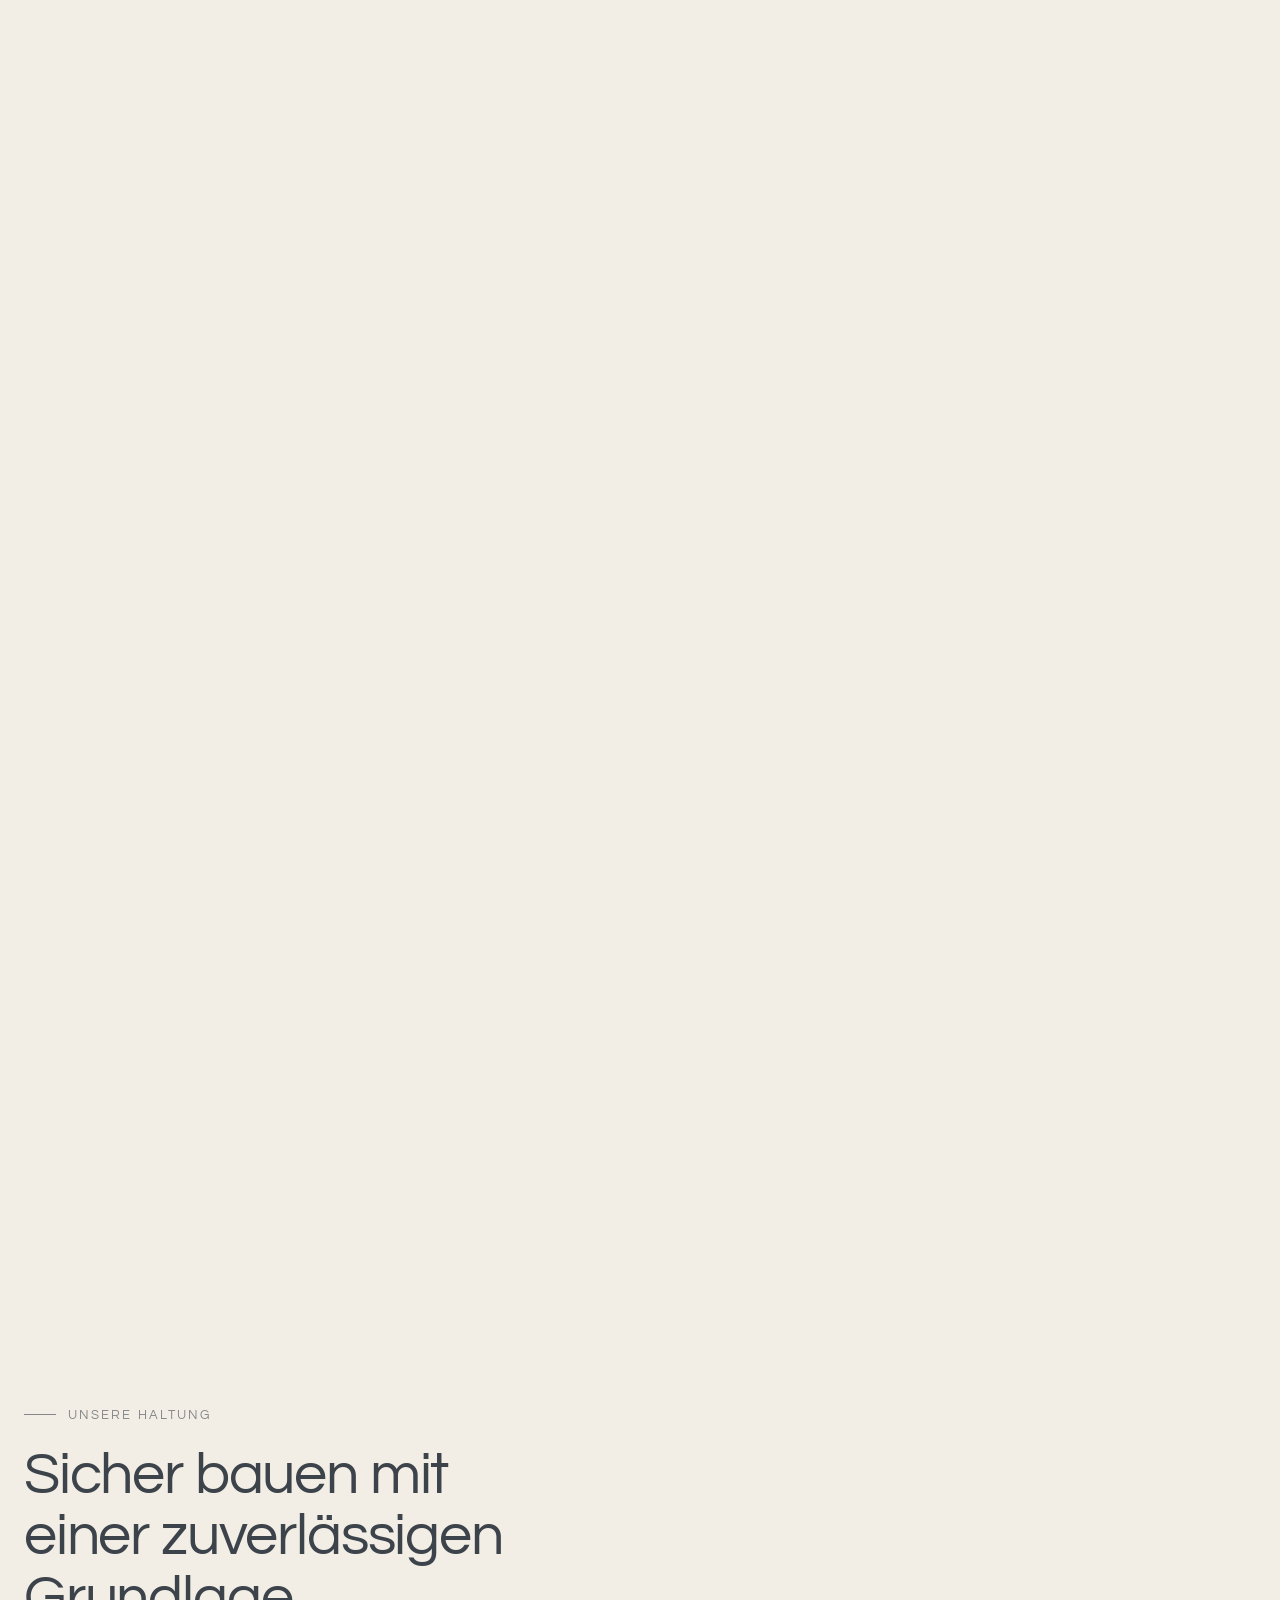
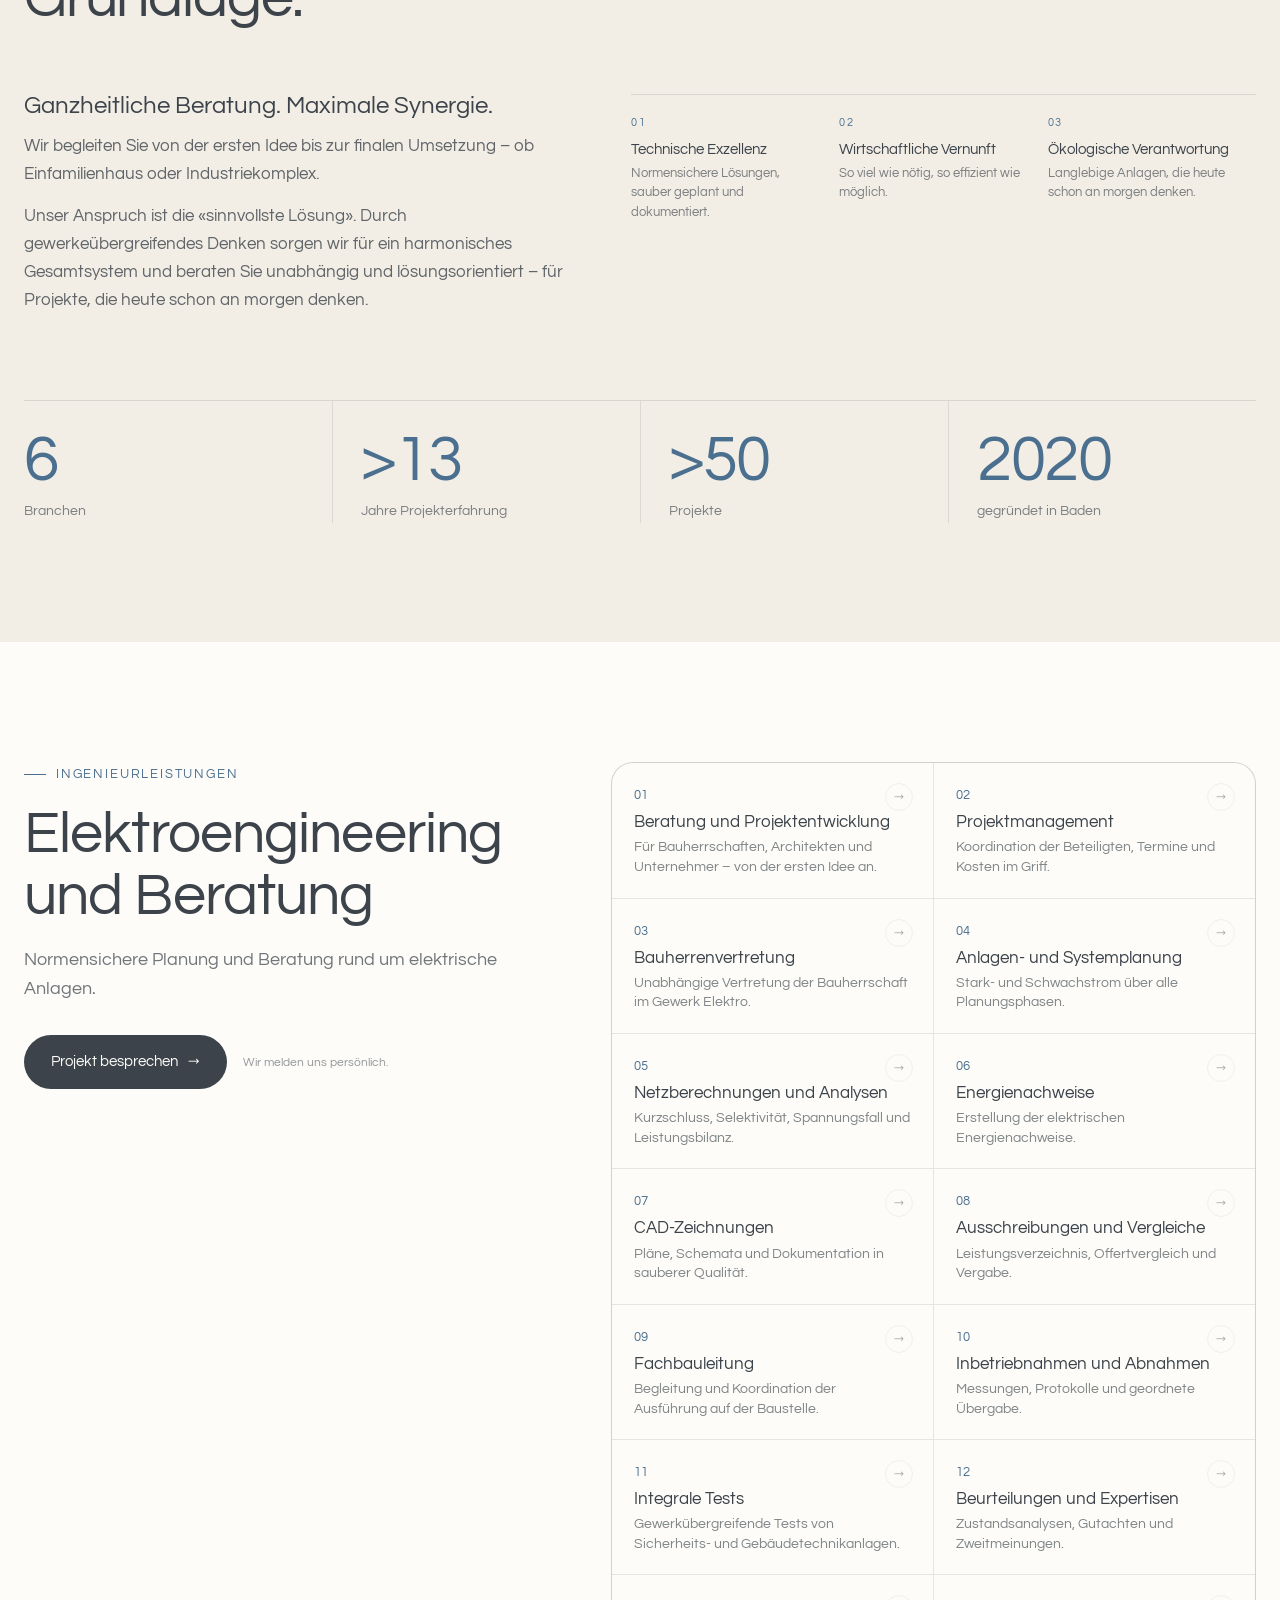
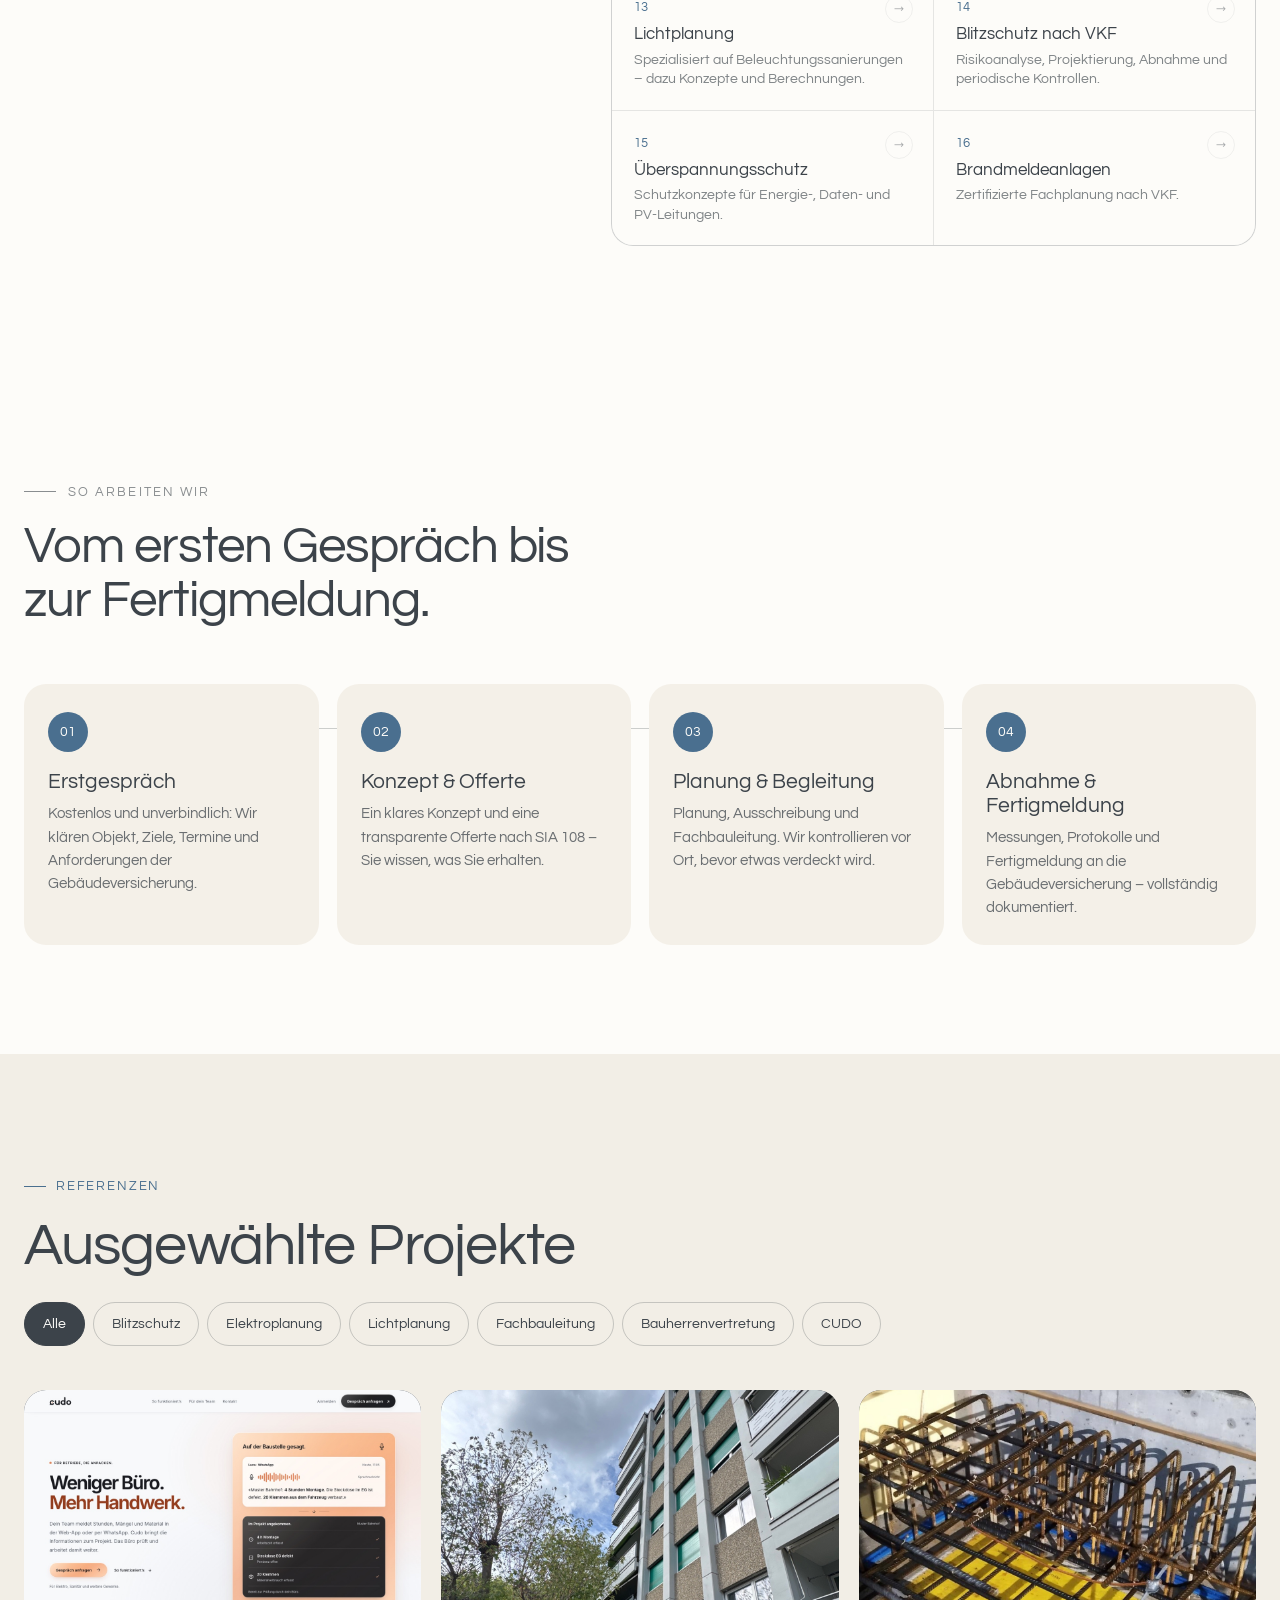
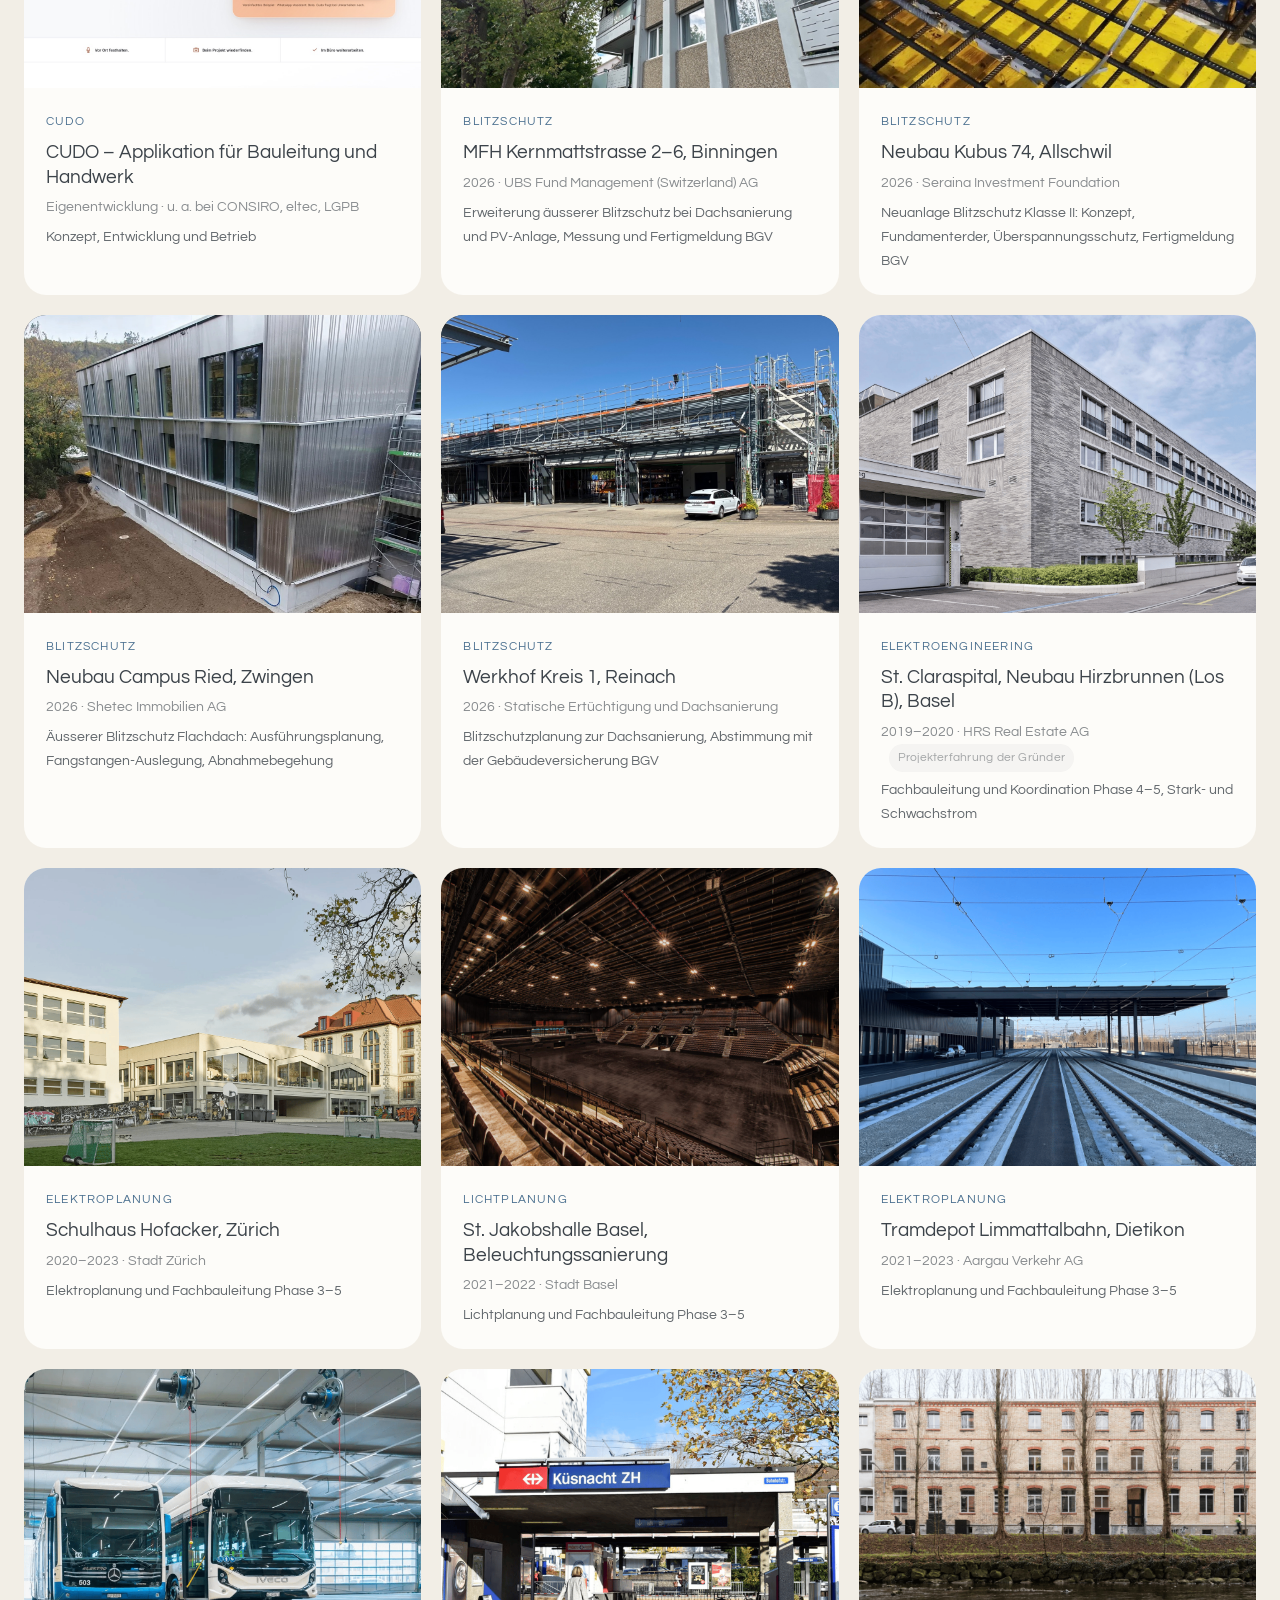
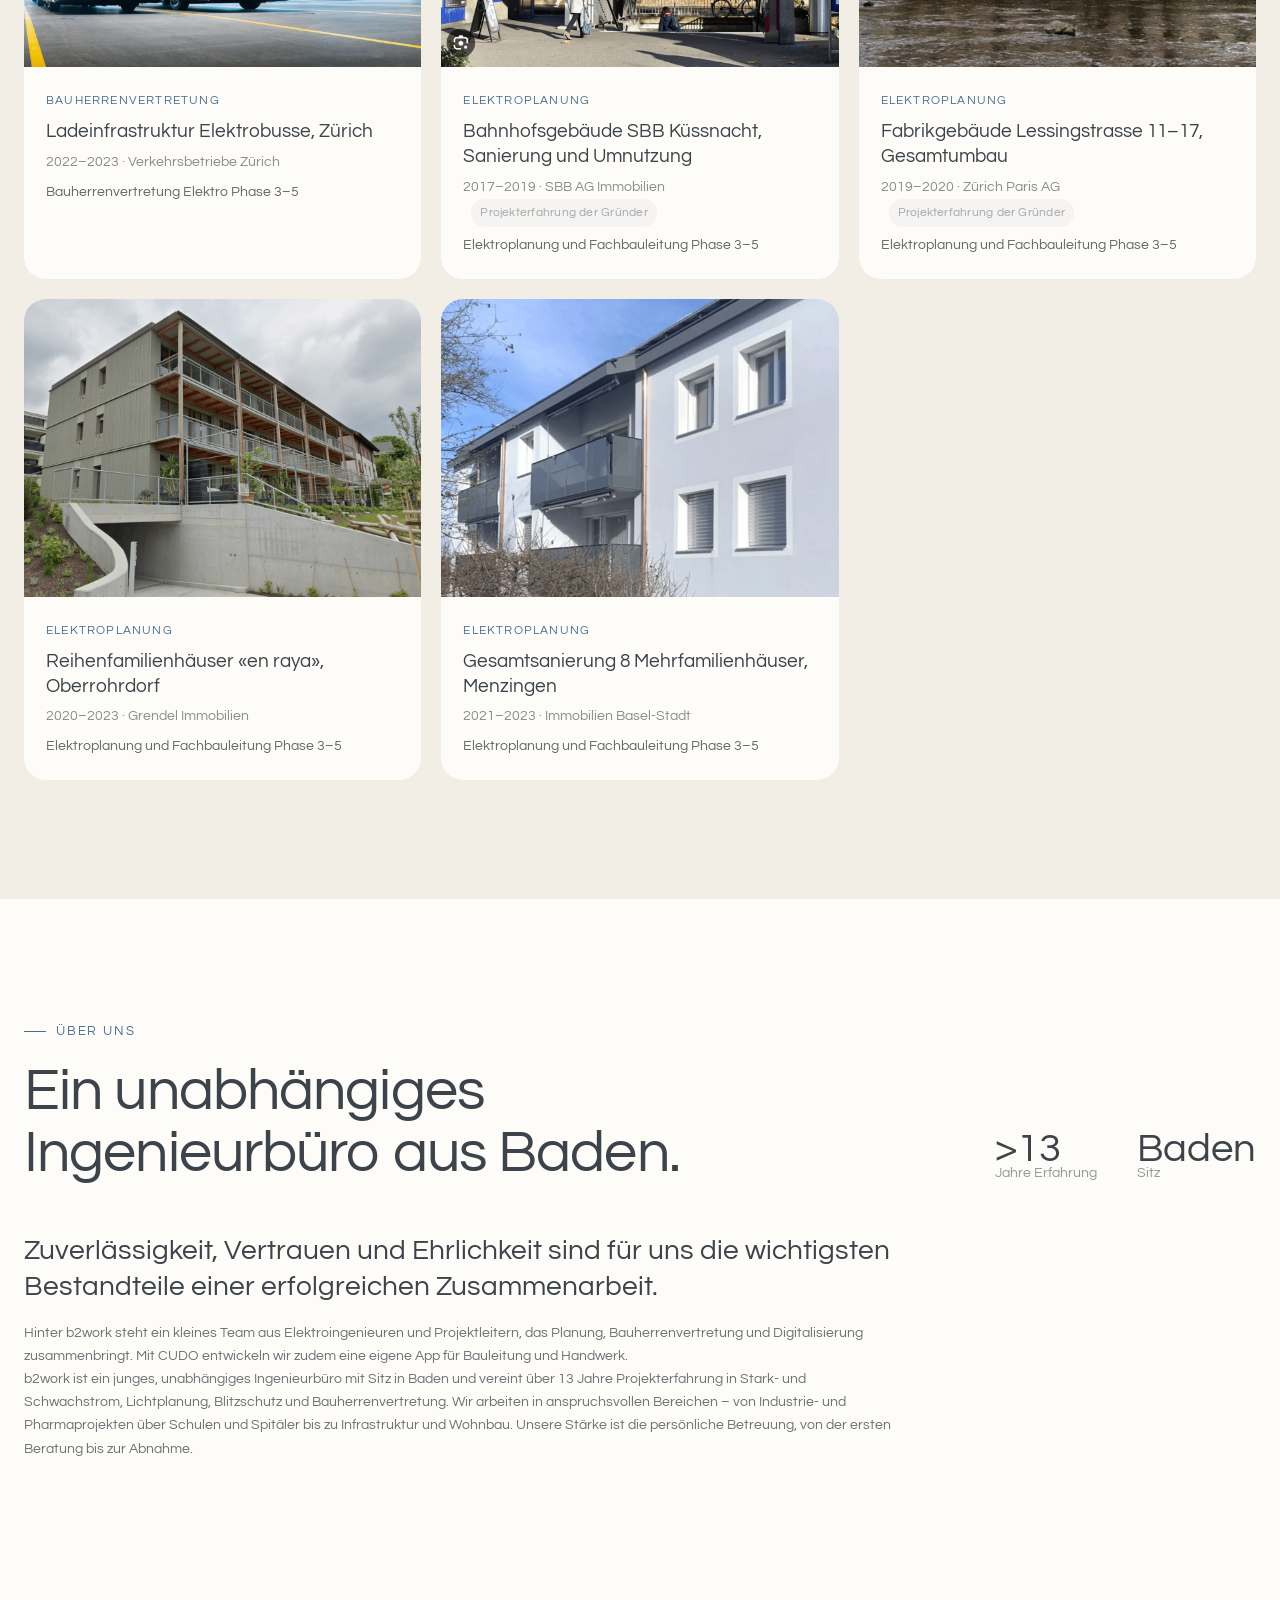
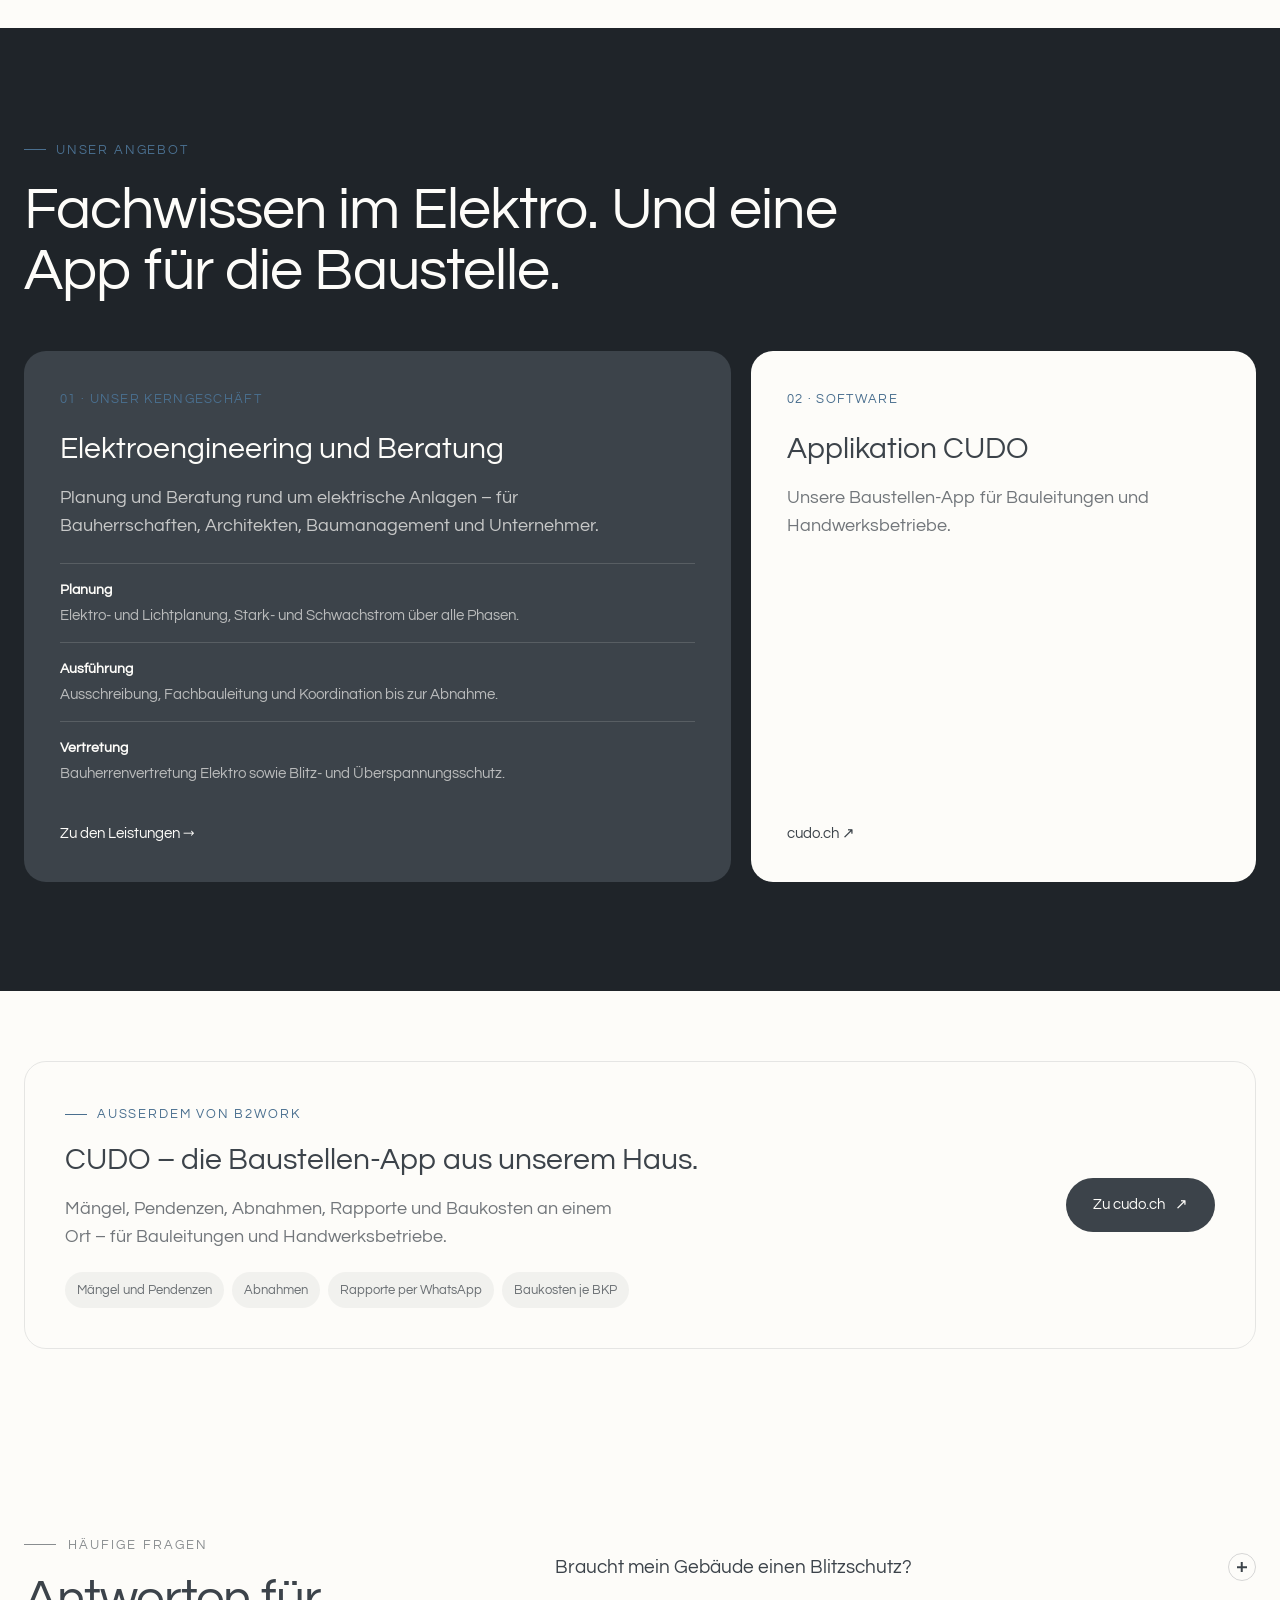
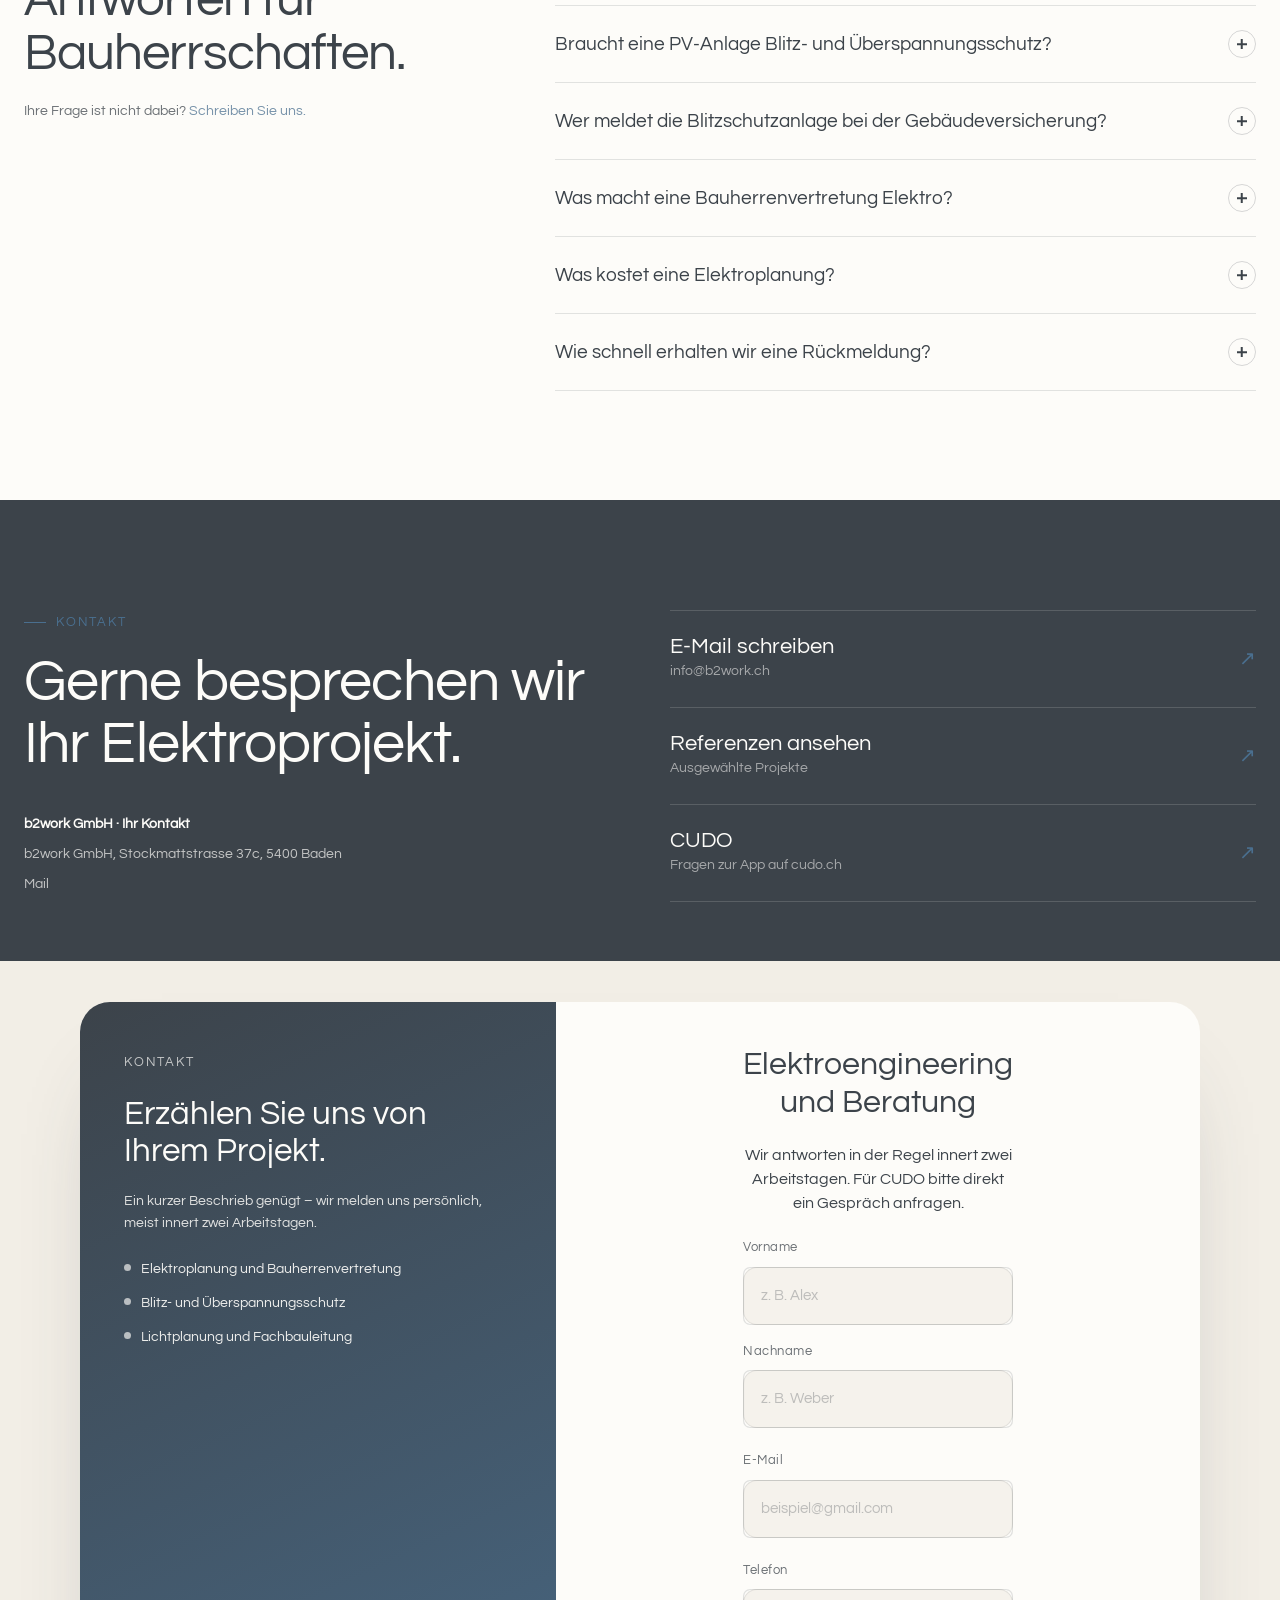
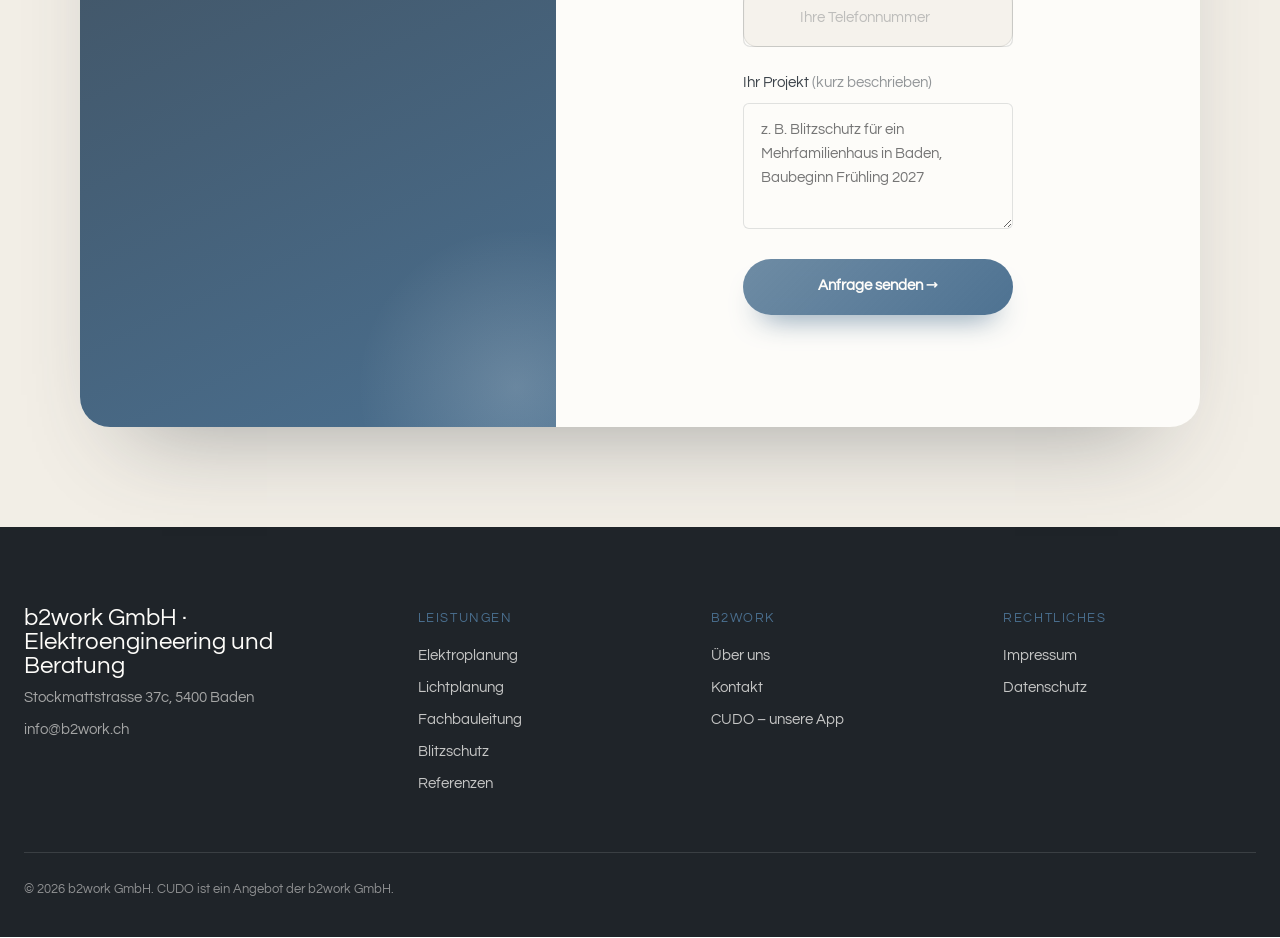
==== commit 751d50c7: "Neue Website b2work.ch (Nachbau onepage, Stand November 2026) - Startseite mit Scroll-Animation, 16 " ====
--- a/index.html
+++ b/index.html
@@ -1,197 +1,1341 @@
 <!doctype html>
-<html lang="de-CH">
+<html prefix="og: http://ogp.me/ns#" lang="de">
 <head>
-<meta charset="utf-8">
-<meta name="viewport" content="width=device-width,initial-scale=1">
+    <meta charset="utf-8">
+        <meta name="viewport" content="width=device-width,initial-scale=1,maximum-scale=1,user-scalable=no">
+        
+
+
+
+
+
+
 <title>b2work | Beratung Elektroplanung &amp; Blitzschutz | Aargau</title>
-<meta name="description" content="Elektroplanung, Beratung Elektroplanung, Blitzschutz, Blitzschutz VKF, Anlagenplanung, Systemplanung, Ausschreibung, Energienachweis, Lichtplanung, Netzberechnung, Elektroplaner Aargau, Schweiz">
-<meta name="keywords" content="Elektroplanung, Beratung Elektroplanung, Blitzschutz, Blitzschutz VKF, Anlagenplanung, Systemplanung, Ausschreibung, Energienachweis, Lichtplanung, Netzberechnung, Elektroplaner Aargau, Schweiz">
-<meta property="og:type" content="website">
-<meta property="og:title" content="b2work | Beratung Elektroplanung &amp; Blitzschutz | Aargau">
-<meta property="og:url" content="https://b2work.ch/">
-<meta property="og:site_name" content="b2work.ch">
-<meta property="og:description" content="Elektroplanung, Beratung Elektroplanung, Blitzschutz, Blitzschutz VKF, Anlagenplanung, Systemplanung, Ausschreibung, Energienachweis, Lichtplanung, Netzberechnung, Elektroplaner Aargau, Schweiz">
-<meta property="og:image" content="https://b2work.ch/assets/img/logo-b2w.png">
-<link rel="canonical" href="https://b2work.ch/">
-<link rel="icon" type="image/png" sizes="32x32" href="favicon-32.png">
-<link rel="apple-touch-icon" href="assets/img/favicon.png">
-<link rel="stylesheet" href="assets/style.css">
-</head>
-<body>
-<a class="skip" href="#main-content">Zum Inhalt springen</a>
-<header class="site">
- <div class="wrap">
-  <a class="logo" href="./" aria-label="B2Work GmbH, Startseite"><img src="assets/img/logo-b2w.png" alt="B2Work GmbH"></a>
-  <button class="menu-toggle" aria-expanded="false" aria-controls="mainnav" aria-label="Menü">&#9776;</button>
-  <nav class="main" id="mainnav" aria-label="Hauptnavigation">
-   <ul>
-    <li><a href="./#top">Startseite</a></li>
-    <li><a href="#leistungen">Leistungen</a></li>
-    <li><a href="#referenzen">Referenzen</a></li>
-    <li><a href="#ueber-uns">Über uns</a></li>
-    <li><a href="#cudo">Cudo</a></li>
-    <li><a href="#kontakt">Kontakt</a></li>
-   </ul>
-  </nav>
- </div>
-</header>
-<main id="main-content">
-<section class="hero" id="top">
- <div class="wrap">
-  <h1>Sicher Bauen mit einer zuverlässigen Grundlage.</h1>
-  <p class="lead"><strong>Ihr Partner für ganzheitliche Beratung</strong> – kompetente Begleitung Ihres Vorhabens über alle Leistungsbereiche, vom ersten Konzept bis zur erfolgreichen Umsetzung.</p>
-  <a class="btn" href="#kontakt">Projekt besprechen</a>
- </div>
-</section>
-
-<section id="leistungen">
- <div class="wrap two">
-  <div>
-   <h2>Ganzheitliche Beratung. Maximale Synergie.</h2>
-   <p>Wir begleiten Sie von der ersten Idee bis zur finalen Umsetzung. Ob Einfamilienhaus oder Industriekomplex.</p>
-   <p>Unser Anspruch ist die „sinnvollste Lösung": ein Dreiklang aus technischer Exzellenz, wirtschaftlicher Vernunft und ökologischer Verantwortung. Durch unser gewerkeübergreifendes Denken sorgen wir für ein harmonisches Gesamtsystem. Wir beraten Sie unabhängig und lösungsorientiert – für Projekte, die heute schon an morgen denken.</p>
-  </div>
-  <img src="assets/img/beratung.jpg" alt="Planungsbesprechung über Bauplänen" width="1400" height="1400">
- </div>
-</section>
-
-<section id="referenzen">
- <div class="wrap">
-  <div class="refs-head">
-   <h2>Ausgewählte Referenzen</h2>
-   <p>Hier präsentieren wir ausgewählte Projekte in der Schweiz. Unsere Referenzen zeigen die Vielfalt unserer Leistungen im Wohnbau, Gewerbebau, Industrie und bei Umbauten.</p>
-  </div>
-  <div class="refs">
-   <article class="ref">
-    <img src="assets/img/ref-claraspital.jpg" alt="St. Claraspital, Neubau Hirzbrunnen (Los B), Basel" loading="lazy">
-    <div class="cap"><h3>St. Claraspital, Neubau Hirzbrunnen (Los B), Basel<br>Neubau Spital</h3><p>2019 - 2020 | HRS Real Estate AG<br>Fachbauleitung und Koordination<br>Phase 4-5 Stark- und Schwachstrom</p></div>
-   </article>
-   <article class="ref">
-    <img src="assets/img/ref-hofacker.jpg" alt="Schulhaus Hofacker Zürich" loading="lazy">
-    <div class="cap"><h3>Schulhaus Hofacker Zürich<br>Neubau und Gesamtsanierung der Schulhäuser</h3><p>2020 - 2023 | Stadt Zürich<br>Elektroplanung, Fachbauleitung<br>Phase 3-5 / Stark- und Schwachstrom</p></div>
-   </article>
-   <article class="ref">
-    <img src="assets/img/ref-jakobshalle.jpg" alt="St. Jakobshalle Basel, Beleuchtungssanierung" loading="lazy">
-    <div class="cap"><h3>St. Jakobshalle Basel, Beleuchtungssanierung</h3><p>2021 - 2022 | Stadt Basel<br>Elektroplanung, Fachbauleitung<br>Phase 3-5 / Stark- und Schwachstrom</p></div>
-   </article>
-   <article class="ref">
-    <img src="assets/img/ref-ava-dietikon.jpg" alt="AVA, Neubau Limmatalbahn Tramdepot Dietikon" loading="lazy">
-    <div class="cap"><h3>AVA, Neubau Limmatalbahn Tramdepot Dietikon</h3><p>2021 - 2023 | Aargau Verkehr AG<br>Elektroplanung, Fachbauleitung<br>Phase 3-5 / Stark- und Schwachstrom</p></div>
-   </article>
-   <article class="ref">
-    <img src="assets/img/ref-vbz-ladeinfrastruktur.jpg" alt="Neue Ladeinfrastruktur für die Elektrobusse" loading="lazy">
-    <div class="cap"><h3>Neue Ladeinfrastruktur für die Elektrobusse</h3><p>2022 - 2023 | Verkehrsbetriebe Zürich<br>Bauherrenvertretung Elektro<br>Phase 3-5 / Stark- und Schwachstrom</p></div>
-   </article>
-   <article class="ref">
-    <img src="assets/img/ref-sbb-kuessnacht.jpg" alt="Sanierung und Umnutzung Bahnhofsgebäude SBB Küssnacht" loading="lazy">
-    <div class="cap"><h3>Sanierung und Umnutzung Bahnhofsgebäude SBB Küssnacht</h3><p>2017 - 2019 | SBB AG Immobilien<br>Elektroplanung, Fachbauleitung<br>Phase 3-5 / Stark- und Schwachstrom</p></div>
-   </article>
-   <article class="ref">
-    <img src="assets/img/ref-lessingstrasse.jpg" alt="Gesamtumbau des alten Fabrikgebäudes Lessingstrasse 11-17" loading="lazy">
-    <div class="cap"><h3>Gesamtumbau des alten Fabrikgebäudes Lessingstrasse 11-17</h3><p>2019 - 2020 | Zürich Paris AG<br>Elektroplanung, Fachbauleitung<br>Phase 3-5 / Stark- und Schwachstrom</p></div>
-   </article>
-   <article class="ref">
-    <img src="assets/img/ref-en-raya.jpg" alt="Reihenfamilienhäuser «en raya» Oberrohrdorf" loading="lazy">
-    <div class="cap"><h3>Reihenfamilienhäuser «en raya» Oberrohrdorf</h3><p>2020 - 2023 | Grendel Immobilien<br>Elektroplanung, Fachbauleitung<br>Phase 3-5 / Stark- und Schwachstrom</p></div>
-   </article>
-   <article class="ref">
-    <img src="assets/img/ref-menzingen.jpg" alt="Gesamtsanierung 8 Mehrfamilienhäuser Menzingen" loading="lazy">
-    <div class="cap"><h3>Gesamtsanierung 8 Mehrfamilienhäuser Menzingen</h3><p>2021 - 2023 | Immobilien Basel-Stadt<br>Elektroplanung, Fachbauleitung<br>Phase 3-5 / Stark- und Schwachstrom</p></div>
-   </article>
-  </div>
- </div>
-</section>
-
-<section id="ueber-uns">
- <div class="wrap">
-  <div class="about">
-   <h2>Über uns</h2>
-   <div>
-    <p class="claim">Zuverlässigkeit, Vertrauen und Ehrlichkeit sind für uns die wichtigsten Bestandteile einer erfolgreichen Zusammenarbeit.</p>
-    <p>B2Work GmbH ist ein junges, unabhängiges Ingenieurbüro mit Sitz in Baden. B2Work vereint über 13 Jahre Projekterfahrung in Stark- und Schwachstrom, Lichtplanung, Blitzschutz und Bauherrenvertretung.</p>
-    <p>Wir arbeiten in anspruchsvollen Bereichen: von Industriebauten und Pharmaprojekten über Schulen und Spitäler bis hin zu Infrastrukturprojekten und Wohnbauten. Unsere Stärke liegt in der persönlichen Betreuung – von der ersten Beratung bis zur Abnahme.</p>
-    <p>Neben der Elektroplanung entwickelt und betreibt B2Work die Software Cudo (<a href="https://www.cudo.ch">www.cudo.ch</a>).</p>
-   </div>
-  </div>
-  <div class="stats">
-   <div class="stat"><span class="num">6</span><span class="lbl">Branchen</span></div>
-   <div class="stat"><span class="gt">&gt;</span><span class="num">13</span><span class="lbl">Jahre</span></div>
-   <div class="stat"><span class="gt">&gt;</span><span class="num">50</span><span class="lbl">Projekte</span></div>
-  </div>
- </div>
-</section>
-
-<section class="cudo" id="cudo">
- <div class="wrap box">
-  <div>
-   <p class="kicker">Software der B2Work GmbH</p>
-   <h2>Unser Produkt: Cudo</h2>
-  </div>
-  <div>
-   <p>Cudo ist eine Software der B2Work GmbH für Handwerksbetriebe und Bauleitungen. Das Team meldet Stunden, Mängel und Material in der Web-App oder per WhatsApp. Cudo bringt die Informationen zum richtigen Projekt, das Büro prüft und arbeitet damit weiter.</p>
-   <a class="btn" href="https://www.cudo.ch">Mehr auf cudo.ch</a>
-  </div>
- </div>
-</section>
-
-<section id="adresse">
- <div class="wrap address">
-  <div>
-   <h2>Adresse</h2>
-   <p>Stockmattstrasse 37c<br>5400 Baden</p>
-   <p>Tel&nbsp;&nbsp;&nbsp;<a href="tel:+41798384911">+41 79 838 49 11</a><br>Mail&nbsp;&nbsp;<a href="mailto:info@b2work.ch">info@b2work.ch</a></p>
-  </div>
-  <div>
-   <a href="https://www.openstreetmap.org/?mlat=47.4822921&amp;mlon=8.2860794#map=17/47.4822921/8.2860794"><img class="map" src="assets/img/karte-baden.jpg" alt="Karte: Stockmattstrasse 37c, 5400 Baden" width="1600" height="840" loading="lazy"></a>
-   <p class="small">Karte: © <a href="https://www.openstreetmap.org/copyright">OpenStreetMap-Mitwirkende</a> · <a href="https://www.openstreetmap.org/?mlat=47.4822921&amp;mlon=8.2860794#map=17/47.4822921/8.2860794">Grössere Karte anzeigen</a></p>
-  </div>
- </div>
-</section>
-
-<section class="contact" id="kontakt">
- <div class="wrap">
-  <h2>Kontaktieren Sie uns</h2>
-  <p class="intro">„Lassen Sie uns gemeinsam planen.“<br>Haben Sie Fragen zu einem Projekt, benötigen Sie fachliche Unterstützung oder möchten Sie ein unverbindliches Erstgespräch vereinbaren? Wir sind gerne für Sie da. Nutzen Sie einfach das untenstehende Kontaktformular – wir setzen uns zeitnah mit Ihnen in Verbindung.</p>
-  <div class="mailbox">
-   <p><a class="btn" href="mailto:info@b2work.ch?subject=Anfrage%20%C3%BCber%20b2work.ch">E-Mail an info@b2work.ch</a></p>
-   <p>oder Telefon <a href="tel:+41798384911">+41 79 838 49 11</a></p>
-  </div>
- </div>
-</section>
-</main>
-<footer class="site">
- <div class="wrap">
-  <div class="cols">
-   <div>
-    <h4>Company</h4>
-    <ul>
-     <li><a href="./#top">Startseite</a></li>
-     <li><a href="#leistungen">Leistungen</a></li>
-     <li><a href="#referenzen">Referenzen</a></li>
-     <li><a href="#ueber-uns">Über uns</a></li>
-     <li><a href="#kontakt">Kontakt</a></li>
-    </ul>
-   </div>
-   <div>
-    <h4>Legal</h4>
-    <ul><li><a href="impressum-und-datenschutz/">Impressum und Datenschutz</a></li></ul>
-   </div>
-   <div>
-    <h4>Kontakt</h4>
-    <ul>
-     <li><a href="tel:+41798384911">+41 79 838 49 11</a></li>
-     <li><a href="mailto:info@b2work.ch">info@b2work.ch</a></li>
-     <li>Stockmattstrasse 37c, 5400 Baden</li>
-    </ul>
-   </div>
-  </div>
-  <p class="legal">Cudo ist ein Produkt der B2Work GmbH. <a href="https://www.cudo.ch">www.cudo.ch</a></p>
- </div>
-</footer>
+
+
+
+
+
+<meta name="description" content="Elektroplanung,&#x20;Beratung&#x20;Elektroplanung,&#x20;Blitzschutz,&#x20;Blitzschutz&#x20;VKF,&#x20;Anlagenplanung,&#x20;Systemplanung,&#x20;Ausschreibung,&#x20;Energienachweis,&#x20;Lichtplanung,&#x20;Netzberechnung,&#x20;Elektroplaner&#x20;Aargau,&#x20;Schweiz">
+<meta name="keywords" content="Elektroplanung,&#x20;Beratung&#x20;Elektroplanung,&#x20;Blitzschutz,&#x20;Blitzschutz&#x20;VKF,&#x20;Anlagenplanung,&#x20;Systemplanung,&#x20;Ausschreibung,&#x20;Energienachweis,&#x20;Lichtplanung,&#x20;Netzberechnung,&#x20;Elektroplaner&#x20;Aargau,&#x20;Schweiz">
+
+
+
+
+
+
+
+
+
+
+
+
+
+
+    
+
+
+    
+
+
+
+
+   
+
+
+
+
+
+
+
+
+
+
+
+
+
+
+
+
+    
+
+
+
+    
+
+    
+
+    
+
+    
+
+
+    
+    <style data-href="css/op/main.css">.con-kit-component-spacer{display:flex;position:relative;overflow:visible!important}.con-kit-component-spacer__handler{position:absolute;display:flex;align-items:center;justify-content:center;min-width:8px;min-height:8px;width:100%;height:100%;top:50%;left:50%;transform:translate(-50%,-50%);z-index:10000;pointer-events:none}.con-kit-component-spacer__handler:before{position:absolute;top:50%;left:50%;transform:translate(-50%,-50%);background:rgba(var(--color-text),.05);height:4px;width:60px;border-radius:100px;opacity:0}.con-kit-component-spacer__handler:hover:before{opacity:1}[data-row-id] .con-kit-component-spacer{height:var(--a-indent-lg);width:100%}@media(max-width:992px){[data-row-id] .con-kit-component-spacer{height:var(--a-indent-md,var(--a-indent-lg))}}.con-builder-site-preview-scale_mobile [data-row-id] .con-kit-component-spacer{height:var(--a-indent-md,var(--a-indent-lg))}@media(max-width:768px){[data-row-id] .con-kit-component-spacer{height:var(--a-indent-sm,var(--a-indent-md,var(--a-indent-lg)))}}.con-builder-site-preview-scale_mobile [data-row-id] .con-kit-component-spacer{height:var(--a-indent-sm,var(--a-indent-md,var(--a-indent-lg)))}[data-atom][data-mode=vertical] .con-kit-component-spacer{height:var(--a-indent-lg);width:100%}@media(max-width:992px){[data-atom][data-mode=vertical] .con-kit-component-spacer{height:var(--a-indent-md,var(--a-indent-lg))}}.con-builder-site-preview-scale_mobile [data-atom][data-mode=vertical] .con-kit-component-spacer{height:var(--a-indent-md,var(--a-indent-lg))}@media(max-width:768px){[data-atom][data-mode=vertical] .con-kit-component-spacer{height:var(--a-indent-sm,var(--a-indent-md,var(--a-indent-lg)))}}.con-builder-site-preview-scale_mobile [data-atom][data-mode=vertical] .con-kit-component-spacer{height:var(--a-indent-sm,var(--a-indent-md,var(--a-indent-lg)))}.con-kit-progress-bar .con-kit-component-spacer{height:var(--a-indent-lg);width:100%}.con-kit-component-full-size.con-kit-component-full-size--enable .con-kit-component-full-size__block,[data-molecule][data-kit-frame=transparent] [data-atom][data-mode=vertical][data-options~=fullSize][data-atom=before-after] .con-kit-atom-before-after,[data-molecule][data-kit-frame=transparent] [data-atom][data-mode=vertical][data-options~=fullSize][data-atom=gallery] .con-kit-component-grid-list,[data-molecule][data-kit-frame=transparent] [data-atom][data-mode=vertical][data-options~=fullSize][data-atom=gallery] .con-kit-component-marquee,[data-molecule][data-kit-frame=transparent] [data-atom][data-mode=vertical][data-options~=fullSize][data-atom=gallery] .con-kit-component-masonry,[data-molecule][data-kit-frame=transparent] [data-atom][data-mode=vertical][data-options~=fullSize][data-atom=gallery] .con-kit-component-masonry-horizontal,[data-molecule][data-kit-frame=transparent] [data-atom][data-mode=vertical][data-options~=fullSize][data-atom=gallery] .con-kit-component-slider,[data-molecule][data-kit-frame=transparent] [data-atom][data-mode=vertical][data-options~=fullSize][data-atom=image] .con-kit-component-image--empty,[data-molecule][data-kit-frame=transparent] [data-atom][data-mode=vertical][data-options~=fullSize][data-atom=image] .con-kit-component-image__overlay,[data-molecule][data-kit-frame=transparent] [data-atom][data-mode=vertical][data-options~=fullSize][data-atom=image] .con-kit-component-image__overlay-content,[data-molecule][data-kit-frame=transparent] [data-atom][data-mode=vertical][data-options~=fullSize][data-atom=image] .con-kit-component-resizer__inner,[data-molecule][data-kit-frame=transparent] [data-atom][data-mode=vertical][data-options~=fullSize][data-atom=image] .con-kit-fade-box,[data-molecule][data-kit-frame=transparent] [data-atom][data-mode=vertical][data-options~=fullSize][data-atom=map] .con-kit-component-map__content,[data-molecule][data-kit-frame=transparent] [data-atom][data-mode=vertical][data-options~=fullSize][data-atom=map] .con-kit-component-resizer__inner,[data-molecule][data-kit-frame=transparent] [data-atom][data-mode=vertical][data-options~=fullSize][data-atom=map] .one-kit-cookie-content-blocker-placeholder,[data-molecule][data-kit-frame=transparent] [data-atom][data-mode=vertical][data-options~=fullSize][data-atom=video] .con-kit-component-resizer__inner,[data-molecule][data-kit-frame=transparent] [data-atom][data-mode=vertical][data-options~=fullSize][data-atom=video] .con-kit-component-video-player,[data-molecule][data-kit-frame=transparent] [data-atom][data-mode=vertical][data-options~=fullSize][data-atom=video] .con-kit-component-video-preview,[data-molecule][data-kit-frame=transparent] [data-atom][data-mode=vertical][data-options~=fullSize][data-atom=video] .con-kit-component-video.con-kit-component-video--type-embedded,[data-molecule][data-kit-frame=transparent] [data-atom][data-mode=vertical][data-options~=fullSize][data-atom=video] .one-kit-cookie-content-blocker-placeholder{width:calc(100% + var(--atom-fullsize-left, 0px) + var(--atom-fullsize-right, 0px));min-height:var(--atom-full-size-min-height);height:calc(100% + var(--atom-fullsize-top, 0px) + var(--atom-fullsize-bottom, 0px));--one-kit-radius:0;border-radius:var(--one-kit-radius-top-left,0) var(--one-kit-radius-top-right,0) var(--one-kit-radius-bottom-right,0) var(--one-kit-radius-bottom-left,0);box-shadow:none;margin:calc(var(--atom-fullsize-top, 0px) * -1) calc(var(--atom-fullsize-right, 0px) * -1) calc(var(--atom-fullsize-bottom, 0px) * -1) calc(var(--atom-fullsize-left, 0px) * -1)}.con-kit-component-full-size.con-kit-component-full-size--enable [data-atom]:first-child .con-kit-component-full-size__block,[data-atom]:first-child .con-kit-component-full-size.con-kit-component-full-size--enable .con-kit-component-full-size__block,[data-atom]:first-child [data-molecule][data-kit-frame=transparent] [data-atom][data-mode=vertical][data-options~=fullSize][data-atom=before-after] .con-kit-atom-before-after,[data-atom]:first-child [data-molecule][data-kit-frame=transparent] [data-atom][data-mode=vertical][data-options~=fullSize][data-atom=gallery] .con-kit-component-grid-list,[data-atom]:first-child [data-molecule][data-kit-frame=transparent] [data-atom][data-mode=vertical][data-options~=fullSize][data-atom=gallery] .con-kit-component-marquee,[data-atom]:first-child [data-molecule][data-kit-frame=transparent] [data-atom][data-mode=vertical][data-options~=fullSize][data-atom=gallery] .con-kit-component-masonry,[data-atom]:first-child [data-molecule][data-kit-frame=transparent] [data-atom][data-mode=vertical][data-options~=fullSize][data-atom=gallery] .con-kit-component-masonry-horizontal,[data-atom]:first-child [data-molecule][data-kit-frame=transparent] [data-atom][data-mode=vertical][data-options~=fullSize][data-atom=gallery] .con-kit-component-slider,[data-atom]:first-child [data-molecule][data-kit-frame=transparent] [data-atom][data-mode=vertical][data-options~=fullSize][data-atom=image] .con-kit-component-image--empty,[data-atom]:first-child [data-molecule][data-kit-frame=transparent] [data-atom][data-mode=vertical][data-options~=fullSize][data-atom=image] .con-kit-component-image__overlay,[data-atom]:first-child [data-molecule][data-kit-frame=transparent] [data-atom][data-mode=vertical][data-options~=fullSize][data-atom=image] .con-kit-component-image__overlay-content,[data-atom]:first-child [data-molecule][data-kit-frame=transparent] [data-atom][data-mode=vertical][data-options~=fullSize][data-atom=image] .con-kit-component-resizer__inner,[data-atom]:first-child [data-molecule][data-kit-frame=transparent] [data-atom][data-mode=vertical][data-options~=fullSize][data-atom=image] .con-kit-fade-box,[data-atom]:first-child [data-molecule][data-kit-frame=transparent] [data-atom][data-mode=vertical][data-options~=fullSize][data-atom=map] .con-kit-component-map__content,[data-atom]:first-child [data-molecule][data-kit-frame=transparent] [data-atom][data-mode=vertical][data-options~=fullSize][data-atom=map] .con-kit-component-resizer__inner,[data-atom]:first-child [data-molecule][data-kit-frame=transparent] [data-atom][data-mode=vertical][data-options~=fullSize][data-atom=map] .one-kit-cookie-content-blocker-placeholder,[data-atom]:first-child [data-molecule][data-kit-frame=transparent] [data-atom][data-mode=vertical][data-options~=fullSize][data-atom=video] .con-kit-component-resizer__inner,[data-atom]:first-child [data-molecule][data-kit-frame=transparent] [data-atom][data-mode=vertical][data-options~=fullSize][data-atom=video] .con-kit-component-video-player,[data-atom]:first-child [data-molecule][data-kit-frame=transparent] [data-atom][data-mode=vertical][data-options~=fullSize][data-atom=video] .con-kit-component-video-preview,[data-atom]:first-child [data-molecule][data-kit-frame=transparent] [data-atom][data-mode=vertical][data-options~=fullSize][data-atom=video] .con-kit-component-video.con-kit-component-video--type-embedded,[data-atom]:first-child [data-molecule][data-kit-frame=transparent] [data-atom][data-mode=vertical][data-options~=fullSize][data-atom=video] .one-kit-cookie-content-blocker-placeholder,[data-molecule][data-kit-frame=transparent] [data-atom][data-mode=vertical][data-options~=fullSize][data-atom=before-after] [data-atom]:first-child .con-kit-atom-before-after,[data-molecule][data-kit-frame=transparent] [data-atom][data-mode=vertical][data-options~=fullSize][data-atom=gallery] [data-atom]:first-child .con-kit-component-grid-list,[data-molecule][data-kit-frame=transparent] [data-atom][data-mode=vertical][data-options~=fullSize][data-atom=gallery] [data-atom]:first-child .con-kit-component-marquee,[data-molecule][data-kit-frame=transparent] [data-atom][data-mode=vertical][data-options~=fullSize][data-atom=gallery] [data-atom]:first-child .con-kit-component-masonry,[data-molecule][data-kit-frame=transparent] [data-atom][data-mode=vertical][data-options~=fullSize][data-atom=gallery] [data-atom]:first-child .con-kit-component-masonry-horizontal,[data-molecule][data-kit-frame=transparent] [data-atom][data-mode=vertical][data-options~=fullSize][data-atom=gallery] [data-atom]:first-child .con-kit-component-slider,[data-molecule][data-kit-frame=transparent] [data-atom][data-mode=vertical][data-options~=fullSize][data-atom=image] [data-atom]:first-child .con-kit-component-image--empty,[data-molecule][data-kit-frame=transparent] [data-atom][data-mode=vertical][data-options~=fullSize][data-atom=image] [data-atom]:first-child .con-kit-component-image__overlay,[data-molecule][data-kit-frame=transparent] [data-atom][data-mode=vertical][data-options~=fullSize][data-atom=image] [data-atom]:first-child .con-kit-component-image__overlay-content,[data-molecule][data-kit-frame=transparent] [data-atom][data-mode=vertical][data-options~=fullSize][data-atom=image] [data-atom]:first-child .con-kit-component-resizer__inner,[data-molecule][data-kit-frame=transparent] [data-atom][data-mode=vertical][data-options~=fullSize][data-atom=image] [data-atom]:first-child .con-kit-fade-box,[data-molecule][data-kit-frame=transparent] [data-atom][data-mode=vertical][data-options~=fullSize][data-atom=map] [data-atom]:first-child .con-kit-component-map__content,[data-molecule][data-kit-frame=transparent] [data-atom][data-mode=vertical][data-options~=fullSize][data-atom=map] [data-atom]:first-child .con-kit-component-resizer__inner,[data-molecule][data-kit-frame=transparent] [data-atom][data-mode=vertical][data-options~=fullSize][data-atom=map] [data-atom]:first-child .one-kit-cookie-content-blocker-placeholder,[data-molecule][data-kit-frame=transparent] [data-atom][data-mode=vertical][data-options~=fullSize][data-atom=video] [data-atom]:first-child .con-kit-component-resizer__inner,[data-molecule][data-kit-frame=transparent] [data-atom][data-mode=vertical][data-options~=fullSize][data-atom=video] [data-atom]:first-child .con-kit-component-video-player,[data-molecule][data-kit-frame=transparent] [data-atom][data-mode=vertical][data-options~=fullSize][data-atom=video] [data-atom]:first-child .con-kit-component-video-preview,[data-molecule][data-kit-frame=transparent] [data-atom][data-mode=vertical][data-options~=fullSize][data-atom=video] [data-atom]:first-child .con-kit-component-video.con-kit-component-video--type-embedded,[data-molecule][data-kit-frame=transparent] [data-atom][data-mode=vertical][data-options~=fullSize][data-atom=video] [data-atom]:first-child .one-kit-cookie-content-blocker-placeholder{margin-bottom:0!important}.con-kit-component-full-size.con-kit-component-full-size--enable [data-atom]:last-child .con-kit-component-full-size__block,[data-atom]:last-child .con-kit-component-full-size.con-kit-component-full-size--enable .con-kit-component-full-size__block,[data-atom]:last-child [data-molecule][data-kit-frame=transparent] [data-atom][data-mode=vertical][data-options~=fullSize][data-atom=before-after] .con-kit-atom-before-after,[data-atom]:last-child [data-molecule][data-kit-frame=transparent] [data-atom][data-mode=vertical][data-options~=fullSize][data-atom=gallery] .con-kit-component-grid-list,[data-atom]:last-child [data-molecule][data-kit-frame=transparent] [data-atom][data-mode=vertical][data-options~=fullSize][data-atom=gallery] .con-kit-component-marquee,[data-atom]:last-child [data-molecule][data-kit-frame=transparent] [data-atom][data-mode=vertical][data-options~=fullSize][data-atom=gallery] .con-kit-component-masonry,[data-atom]:last-child [data-molecule][data-kit-frame=transparent] [data-atom][data-mode=vertical][data-options~=fullSize][data-atom=gallery] .con-kit-component-masonry-horizontal,[data-atom]:last-child [data-molecule][data-kit-frame=transparent] [data-atom][data-mode=vertical][data-options~=fullSize][data-atom=gallery] .con-kit-component-slider,[data-atom]:last-child [data-molecule][data-kit-frame=transparent] [data-atom][data-mode=vertical][data-options~=fullSize][data-atom=image] .con-kit-component-image--empty,[data-atom]:last-child [data-molecule][data-kit-frame=transparent] [data-atom][data-mode=vertical][data-options~=fullSize][data-atom=image] .con-kit-component-image__overlay,[data-atom]:last-child [data-molecule][data-kit-frame=transparent] [data-atom][data-mode=vertical][data-options~=fullSize][data-atom=image] .con-kit-component-image__overlay-content,[data-atom]:last-child [data-molecule][data-kit-frame=transparent] [data-atom][data-mode=vertical][data-options~=fullSize][data-atom=image] .con-kit-component-resizer__inner,[data-atom]:last-child [data-molecule][data-kit-frame=transparent] [data-atom][data-mode=vertical][data-options~=fullSize][data-atom=image] .con-kit-fade-box,[data-atom]:last-child [data-molecule][data-kit-frame=transparent] [data-atom][data-mode=vertical][data-options~=fullSize][data-atom=map] .con-kit-component-map__content,[data-atom]:last-child [data-molecule][data-kit-frame=transparent] [data-atom][data-mode=vertical][data-options~=fullSize][data-atom=map] .con-kit-component-resizer__inner,[data-atom]:last-child [data-molecule][data-kit-frame=transparent] [data-atom][data-mode=vertical][data-options~=fullSize][data-atom=map] .one-kit-cookie-content-blocker-placeholder,[data-atom]:last-child [data-molecule][data-kit-frame=transparent] [data-atom][data-mode=vertical][data-options~=fullSize][data-atom=video] .con-kit-component-resizer__inner,[data-atom]:last-child [data-molecule][data-kit-frame=transparent] [data-atom][data-mode=vertical][data-options~=fullSize][data-atom=video] .con-kit-component-video-player,[data-atom]:last-child [data-molecule][data-kit-frame=transparent] [data-atom][data-mode=vertical][data-options~=fullSize][data-atom=video] .con-kit-component-video-preview,[data-atom]:last-child [data-molecule][data-kit-frame=transparent] [data-atom][data-mode=vertical][data-options~=fullSize][data-atom=video] .con-kit-component-video.con-kit-component-video--type-embedded,[data-atom]:last-child [data-molecule][data-kit-frame=transparent] [data-atom][data-mode=vertical][data-options~=fullSize][data-atom=video] .one-kit-cookie-content-blocker-placeholder,[data-molecule][data-kit-frame=transparent] [data-atom][data-mode=vertical][data-options~=fullSize][data-atom=before-after] [data-atom]:last-child .con-kit-atom-before-after,[data-molecule][data-kit-frame=transparent] [data-atom][data-mode=vertical][data-options~=fullSize][data-atom=gallery] [data-atom]:last-child .con-kit-component-grid-list,[data-molecule][data-kit-frame=transparent] [data-atom][data-mode=vertical][data-options~=fullSize][data-atom=gallery] [data-atom]:last-child .con-kit-component-marquee,[data-molecule][data-kit-frame=transparent] [data-atom][data-mode=vertical][data-options~=fullSize][data-atom=gallery] [data-atom]:last-child .con-kit-component-masonry,[data-molecule][data-kit-frame=transparent] [data-atom][data-mode=vertical][data-options~=fullSize][data-atom=gallery] [data-atom]:last-child .con-kit-component-masonry-horizontal,[data-molecule][data-kit-frame=transparent] [data-atom][data-mode=vertical][data-options~=fullSize][data-atom=gallery] [data-atom]:last-child .con-kit-component-slider,[data-molecule][data-kit-frame=transparent] [data-atom][data-mode=vertical][data-options~=fullSize][data-atom=image] [data-atom]:last-child .con-kit-component-image--empty,[data-molecule][data-kit-frame=transparent] [data-atom][data-mode=vertical][data-options~=fullSize][data-atom=image] [data-atom]:last-child .con-kit-component-image__overlay,[data-molecule][data-kit-frame=transparent] [data-atom][data-mode=vertical][data-options~=fullSize][data-atom=image] [data-atom]:last-child .con-kit-component-image__overlay-content,[data-molecule][data-kit-frame=transparent] [data-atom][data-mode=vertical][data-options~=fullSize][data-atom=image] [data-atom]:last-child .con-kit-component-resizer__inner,[data-molecule][data-kit-frame=transparent] [data-atom][data-mode=vertical][data-options~=fullSize][data-atom=image] [data-atom]:last-child .con-kit-fade-box,[data-molecule][data-kit-frame=transparent] [data-atom][data-mode=vertical][data-options~=fullSize][data-atom=map] [data-atom]:last-child .con-kit-component-map__content,[data-molecule][data-kit-frame=transparent] [data-atom][data-mode=vertical][data-options~=fullSize][data-atom=map] [data-atom]:last-child .con-kit-component-resizer__inner,[data-molecule][data-kit-frame=transparent] [data-atom][data-mode=vertical][data-options~=fullSize][data-atom=map] [data-atom]:last-child .one-kit-cookie-content-blocker-placeholder,[data-molecule][data-kit-frame=transparent] [data-atom][data-mode=vertical][data-options~=fullSize][data-atom=video] [data-atom]:last-child .con-kit-component-resizer__inner,[data-molecule][data-kit-frame=transparent] [data-atom][data-mode=vertical][data-options~=fullSize][data-atom=video] [data-atom]:last-child .con-kit-component-video-player,[data-molecule][data-kit-frame=transparent] [data-atom][data-mode=vertical][data-options~=fullSize][data-atom=video] [data-atom]:last-child .con-kit-component-video-preview,[data-molecule][data-kit-frame=transparent] [data-atom][data-mode=vertical][data-options~=fullSize][data-atom=video] [data-atom]:last-child .con-kit-component-video.con-kit-component-video--type-embedded,[data-molecule][data-kit-frame=transparent] [data-atom][data-mode=vertical][data-options~=fullSize][data-atom=video] [data-atom]:last-child .one-kit-cookie-content-blocker-placeholder{margin-top:0!important}[data-molecule][data-kit-frame=transparent] [data-atom][data-mode=vertical][data-options~=fullSize][data-atom=line] .con-kit-atom-line__inside,[data-molecule][data-kit-options=fullSize] .con-kit-component-marquee,[data-molecule][data-kit-options=fullSize] .one-control-marquee-edit-draw{width:calc(100% + var(--atom-fullsize-left, 0px) + var(--atom-fullsize-right, 0px));box-shadow:none;margin:0 calc(var(--atom-fullsize-right, 0px) * -1) 0 calc(var(--atom-fullsize-left, 0px) * -1)}.con-kit-organism .con-kit-layout{--base-container-width:calc(var(--grid-container__width-override, var(--grid-container__width)));--__mfs-cols_with:calc(var(--base-container-width) / 24 * var(--grid-row__cols));--__mfs-not_use_cols_width:calc(((var(--base-container-width) / 24) * (24 - var(--grid-row__cols))));--__mfs-space_between_window:calc(var(--con-kit-window-width-override, var(--con-kit-window-width, 100vw)) - var(--grid-container__width-override, var(--grid-container__width)));--__mfs-space_col_window:calc(var(--__mfs-space_between_window) / 2)}@media(max-width:768px){.con-kit-organism .con-kit-layout{--__mfs-space_col_window:calc(var(--organism-bg-padding))}}.con-builder-site-preview-scale_mobile .con-kit-organism .con-kit-layout{--__mfs-space_col_window:calc(var(--organism-bg-padding))}.con-kit-organism .con-kit-col{--one-column-width:calc(var(--grid-container__width-override, var(--grid-container__width)) / 24 * var(--grid-col-current))}.con-kit-organism:not(.con-kit-modal) .con-kit-container--style-transparent{--base-width:100vw;--base-top:var(--layout-padding-top);--base-bottom:var(--layout-padding-bottom)}.con-kit-organism:not(.con-kit-modal) .con-kit-container--style-transparent [data-kit-radius]{--one-kit-radius-top-left:0px;--one-kit-radius-top-right:0px;--one-kit-radius-bottom-right:0px;--one-kit-radius-bottom-left:0px}.con-kit-organism:not(.con-kit-modal) .con-kit-container--style-line,.con-kit-organism:not(.con-kit-modal) .con-kit-container--style-solid{--base-width:calc(var(--grid-container__width) + (var(--one-kit-container-padding) * 2));--base-top:var(--one-kit-container-padding);--base-bottom:var(--one-kit-container-padding)}.con-kit-organism:not(.con-kit-modal) .con-kit-row--style-line,.con-kit-organism:not(.con-kit-modal) .con-kit-row--style-solid{--base-width:calc(var(--grid-container__width) + (var(--one-kit-row-padding) * 2));--base-top:var(--one-kit-row-padding);--base-bottom:var(--one-kit-row-padding);--base-container-width:calc(var(--grid-container__width-override, var(--grid-container__width)) + (var(--horizontal-column-spacing) * 2) - var(--one-kit-row-padding, 0px));--__mfs-not_use_cols_width:calc(((var(--base-container-width) / 24) * (24 - var(--grid-row__cols))))}@media(max-width:768px){.con-kit-organism:not(.con-kit-modal) .con-kit-row--style-line,.con-kit-organism:not(.con-kit-modal) .con-kit-row--style-solid{--base-container-width:calc(var(--grid-container__width-override, var(--grid-container__width)))}}.con-builder-site-preview-scale_mobile .con-kit-organism:not(.con-kit-modal) .con-kit-row--style-line,.con-builder-site-preview-scale_mobile .con-kit-organism:not(.con-kit-modal) .con-kit-row--style-solid{--base-container-width:calc(var(--grid-container__width-override, var(--grid-container__width)))}.con-kit-organism:not(.con-kit-modal) .con-kit-row--style-line [data-molecule][data-kit-frame=transparent] [data-atom][data-options~=fullSize]:last-child .con-kit-component-spacer,.con-kit-organism:not(.con-kit-modal) .con-kit-row--style-solid [data-molecule][data-kit-frame=transparent] [data-atom][data-options~=fullSize]:last-child .con-kit-component-spacer{display:none}.con-kit-organism:not(.con-kit-modal).con-kit-megamenu .con-kit-container--style-transparent{--base-width:calc(var(--grid-container__width) + (var(--one-kit-container-padding) * 2));--base-top:var(--one-kit-container-padding);--base-bottom:var(--one-kit-container-padding)}.con-kit-organism:not(.con-kit-modal).con-kit-megamenu.con-kit-megamenu--width-full .con-kit-container--style-transparent{--base-width:var(--con-kit-window-width-override,var(--con-kit-window-width,100vw));--base-top:var(--layout-padding-top);--base-bottom:var(--layout-padding-bottom)}.con-kit-organism.con-kit-modal .con-kit-organism-background1{--base-width:var(--custom-width-percent);--base-top:calc(var(--layout-padding-top, var(--section-padding-top)) + 1px);--base-bottom:calc(var(--layout-padding-bottom, var(--section-padding-top)) + 1px)}.con-kit-organism [data-molecule][data-kit-frame=transparent] [data-atom][data-options~=fullHorizontal],.con-kit-organism [data-molecule][data-kit-frame=transparent] [data-atom][data-options~=fullSize],.con-kit-organism [data-molecule][data-kit-options~=fullHorizontal],.con-kit-organism [data-molecule][data-kit-options~=fullSize]{--atom-fullsize-left:var(--horizontal-column-spacing);--atom-fullsize-right:var(--horizontal-column-spacing)}.con-kit-organism .con-kit-layout[data-kit-align-horizontal=left][data-kit-grid-type=columns] .con-kit-col--first [data-molecule][data-kit-frame=transparent] [data-atom][data-options~=fullHorizontal],.con-kit-organism .con-kit-layout[data-kit-align-horizontal=left][data-kit-grid-type=columns] .con-kit-col--first [data-molecule][data-kit-frame=transparent] [data-atom][data-options~=fullSize],.con-kit-organism .con-kit-layout[data-kit-align-horizontal=left][data-kit-grid-type=columns] .con-kit-col--first [data-molecule][data-kit-options~=fullHorizontal],.con-kit-organism .con-kit-layout[data-kit-align-horizontal=left][data-kit-grid-type=columns] .con-kit-col--first [data-molecule][data-kit-options~=fullSize]{--atom-fullsize-left:calc((var(--base-width) - var(--grid-container__width)) / 2)}.con-kit-organism .con-kit-layout[data-kit-align-horizontal=left][data-kit-grid-type=columns] .con-kit-col--last [data-molecule][data-kit-frame=transparent] [data-atom][data-options~=fullHorizontal],.con-kit-organism .con-kit-layout[data-kit-align-horizontal=left][data-kit-grid-type=columns] .con-kit-col--last [data-molecule][data-kit-frame=transparent] [data-atom][data-options~=fullSize],.con-kit-organism .con-kit-layout[data-kit-align-horizontal=left][data-kit-grid-type=columns] .con-kit-col--last [data-molecule][data-kit-options~=fullSize] .con-kit-organism .con-kit-layout[data-kit-align-horizontal=left][data-kit-grid-type=columns] .con-kit-col--last [data-molecule][data-kit-options~=fullHorizontal]{--atom-fullsize-right:calc(((var(--base-width) - var(--grid-container__width)) / 2) + var(--__mfs-not_use_cols_width))}.con-kit-organism .con-kit-layout[data-kit-align-horizontal=center][data-kit-grid-type=columns] .con-kit-col--first [data-molecule][data-kit-frame=transparent] [data-atom][data-options~=fullHorizontal],.con-kit-organism .con-kit-layout[data-kit-align-horizontal=center][data-kit-grid-type=columns] .con-kit-col--first [data-molecule][data-kit-frame=transparent] [data-atom][data-options~=fullSize],.con-kit-organism .con-kit-layout[data-kit-align-horizontal=center][data-kit-grid-type=columns] .con-kit-col--first [data-molecule][data-kit-options~=fullHorizontal],.con-kit-organism .con-kit-layout[data-kit-align-horizontal=center][data-kit-grid-type=columns] .con-kit-col--first [data-molecule][data-kit-options~=fullSize]{--atom-fullsize-left:calc((var(--base-width) - var(--__mfs-cols_with)) / 2)}.con-kit-organism .con-kit-layout[data-kit-align-horizontal=center][data-kit-grid-type=columns] .con-kit-col--last [data-molecule][data-kit-frame=transparent] [data-atom][data-options~=fullHorizontal],.con-kit-organism .con-kit-layout[data-kit-align-horizontal=center][data-kit-grid-type=columns] .con-kit-col--last [data-molecule][data-kit-frame=transparent] [data-atom][data-options~=fullSize],.con-kit-organism .con-kit-layout[data-kit-align-horizontal=center][data-kit-grid-type=columns] .con-kit-col--last [data-molecule][data-kit-options~=fullHorizontal],.con-kit-organism .con-kit-layout[data-kit-align-horizontal=center][data-kit-grid-type=columns] .con-kit-col--last [data-molecule][data-kit-options~=fullSize]{--atom-fullsize-right:calc((var(--base-width) - var(--__mfs-cols_with)) / 2)}.con-kit-organism .con-kit-layout[data-kit-align-horizontal=right][data-kit-grid-type=columns] .con-kit-col--first [data-molecule][data-kit-frame=transparent] [data-atom][data-options~=fullHorizontal],.con-kit-organism .con-kit-layout[data-kit-align-horizontal=right][data-kit-grid-type=columns] .con-kit-col--first [data-molecule][data-kit-frame=transparent] [data-atom][data-options~=fullSize],.con-kit-organism .con-kit-layout[data-kit-align-horizontal=right][data-kit-grid-type=columns] .con-kit-col--first [data-molecule][data-kit-options~=fullHorizontal],.con-kit-organism .con-kit-layout[data-kit-align-horizontal=right][data-kit-grid-type=columns] .con-kit-col--first [data-molecule][data-kit-options~=fullSize]{--atom-fullsize-left:calc(((var(--base-width) - var(--grid-container__width)) / 2) + var(--__mfs-not_use_cols_width))}.con-kit-organism .con-kit-layout[data-kit-align-horizontal=right][data-kit-grid-type=columns] .con-kit-col--last [data-molecule][data-kit-frame=transparent] [data-atom][data-options~=fullHorizontal],.con-kit-organism .con-kit-layout[data-kit-align-horizontal=right][data-kit-grid-type=columns] .con-kit-col--last [data-molecule][data-kit-frame=transparent] [data-atom][data-options~=fullSize],.con-kit-organism .con-kit-layout[data-kit-align-horizontal=right][data-kit-grid-type=columns] .con-kit-col--last [data-molecule][data-kit-options~=fullHorizontal],.con-kit-organism .con-kit-layout[data-kit-align-horizontal=right][data-kit-grid-type=columns] .con-kit-col--last [data-molecule][data-kit-options~=fullSize]{--atom-fullsize-right:calc((var(--base-width) - var(--grid-container__width)) / 2)}.con-kit-organism [data-molecule][data-kit-frame=transparent] [data-atom][data-options~=fullSize][data-kit-options~=right]{--atom-fullsize-right:0}@media(min-width:768px)and (max-width:992px){.con-kit-organism .con-kit-container [data-molecule][data-kit-frame=transparent] [data-atom][data-options~=fullSize],.con-kit-organism .con-kit-container [data-molecule][data-kit-options~=fullHorizontal],.con-kit-organism .con-kit-container [data-molecule][data-kit-options~=fullSize]{--atom-fullsize-left:calc((var(--base-width) - var(--__mfs-cols_with)) / 2)!important;--atom-fullsize-right:calc((var(--base-width) - var(--__mfs-cols_with)) / 2)!important}}@media(max-width:768px){.con-kit-organism .con-kit-container [data-molecule][data-kit-frame=transparent] [data-atom][data-options~=fullSize],.con-kit-organism .con-kit-container [data-molecule][data-kit-options~=fullHorizontal],.con-kit-organism .con-kit-container [data-molecule][data-kit-options~=fullSize]{--atom-fullsize-left:24px!important;--atom-fullsize-right:24px!important}}.con-builder-site-preview-scale_mobile .con-kit-organism .con-kit-container [data-molecule][data-kit-frame=transparent] [data-atom][data-options~=fullSize],.con-builder-site-preview-scale_mobile .con-kit-organism .con-kit-container [data-molecule][data-kit-options~=fullHorizontal],.con-builder-site-preview-scale_mobile .con-kit-organism .con-kit-container [data-molecule][data-kit-options~=fullSize]{--atom-fullsize-left:24px!important;--atom-fullsize-right:24px!important}.con-kit-organism .con-kit-section--full-height [data-molecule][data-kit-frame=transparent] [data-atom][data-options~=fullSize],.con-kit-organism .con-kit-section--full-height [data-molecule][data-kit-options~=fullSize]{--atom-fullsize-min-height:100vh}@media(min-width:992px){.con-kit-organism .con-kit-frame .con-kit-row--style-line [data-molecule][data-kit-frame=transparent] [data-atom][data-options~=fullSize]:first-child,.con-kit-organism .con-kit-frame .con-kit-row--style-line [data-molecule][data-kit-frame=transparent] [data-atom][data-options~=fullVertical],.con-kit-organism .con-kit-frame .con-kit-row--style-line [data-molecule][data-kit-options~=fullSize],.con-kit-organism .con-kit-frame .con-kit-row--style-solid [data-molecule][data-kit-frame=transparent] [data-atom][data-options~=fullSize]:first-child,.con-kit-organism .con-kit-frame .con-kit-row--style-solid [data-molecule][data-kit-frame=transparent] [data-atom][data-options~=fullVertical],.con-kit-organism .con-kit-frame .con-kit-row--style-solid [data-molecule][data-kit-options~=fullSize]{--atom-fullsize-top:var(--base-top)}.con-kit-organism .con-kit-frame .con-kit-row--style-line [data-molecule][data-kit-frame=transparent] [data-atom][data-options~=fullSize]:last-child,.con-kit-organism .con-kit-frame .con-kit-row--style-line [data-molecule][data-kit-frame=transparent] [data-atom][data-options~=fullVertical],.con-kit-organism .con-kit-frame .con-kit-row--style-line [data-molecule][data-kit-options~=fullSize],.con-kit-organism .con-kit-frame .con-kit-row--style-solid [data-molecule][data-kit-frame=transparent] [data-atom][data-options~=fullSize]:last-child,.con-kit-organism .con-kit-frame .con-kit-row--style-solid [data-molecule][data-kit-frame=transparent] [data-atom][data-options~=fullVertical],.con-kit-organism .con-kit-frame .con-kit-row--style-solid [data-molecule][data-kit-options~=fullSize]{--atom-fullsize-bottom:var(--base-bottom)}}@media(max-width:992px){.con-kit-organism .con-kit-frame .con-kit-row--style-line [data-kit-grid-type=columns] .con-kit-col--first [data-molecule][data-kit-frame=transparent] [data-atom][data-options~=fullSize]:first-child,.con-kit-organism .con-kit-frame .con-kit-row--style-line [data-kit-grid-type=columns] .con-kit-col--first [data-molecule][data-kit-frame=transparent] [data-atom][data-options~=fullVertical],.con-kit-organism .con-kit-frame .con-kit-row--style-line [data-kit-grid-type=columns] .con-kit-col--first [data-molecule][data-kit-options~=fullSize],.con-kit-organism .con-kit-frame .con-kit-row--style-solid [data-kit-grid-type=columns] .con-kit-col--first [data-molecule][data-kit-frame=transparent] [data-atom][data-options~=fullSize]:first-child,.con-kit-organism .con-kit-frame .con-kit-row--style-solid [data-kit-grid-type=columns] .con-kit-col--first [data-molecule][data-kit-frame=transparent] [data-atom][data-options~=fullVertical],.con-kit-organism .con-kit-frame .con-kit-row--style-solid [data-kit-grid-type=columns] .con-kit-col--first [data-molecule][data-kit-options~=fullSize]{--atom-fullsize-top:calc(var(--base-top))}.con-kit-organism .con-kit-frame .con-kit-row--style-line [data-kit-grid-type=columns] .con-kit-col--last [data-molecule][data-kit-frame=transparent] [data-atom][data-options~=fullSize]:last-child,.con-kit-organism .con-kit-frame .con-kit-row--style-line [data-kit-grid-type=columns] .con-kit-col--last [data-molecule][data-kit-frame=transparent] [data-atom][data-options~=fullVertical],.con-kit-organism .con-kit-frame .con-kit-row--style-line [data-kit-grid-type=columns] .con-kit-col--last [data-molecule][data-kit-options~=fullSize],.con-kit-organism .con-kit-frame .con-kit-row--style-solid [data-kit-grid-type=columns] .con-kit-col--last [data-molecule][data-kit-frame=transparent] [data-atom][data-options~=fullSize]:last-child,.con-kit-organism .con-kit-frame .con-kit-row--style-solid [data-kit-grid-type=columns] .con-kit-col--last [data-molecule][data-kit-frame=transparent] [data-atom][data-options~=fullVertical],.con-kit-organism .con-kit-frame .con-kit-row--style-solid [data-kit-grid-type=columns] .con-kit-col--last [data-molecule][data-kit-options~=fullSize]{--atom-fullsize-bottom:calc(var(--base-bottom))}}.con-builder-site-preview-scale_mobile .con-kit-organism .con-kit-frame .con-kit-row--style-line [data-kit-grid-type=columns] .con-kit-col--first [data-molecule][data-kit-frame=transparent] [data-atom][data-options~=fullSize]:first-child,.con-builder-site-preview-scale_mobile .con-kit-organism .con-kit-frame .con-kit-row--style-line [data-kit-grid-type=columns] .con-kit-col--first [data-molecule][data-kit-frame=transparent] [data-atom][data-options~=fullVertical],.con-builder-site-preview-scale_mobile .con-kit-organism .con-kit-frame .con-kit-row--style-line [data-kit-grid-type=columns] .con-kit-col--first [data-molecule][data-kit-options~=fullSize],.con-builder-site-preview-scale_mobile .con-kit-organism .con-kit-frame .con-kit-row--style-solid [data-kit-grid-type=columns] .con-kit-col--first [data-molecule][data-kit-frame=transparent] [data-atom][data-options~=fullSize]:first-child,.con-builder-site-preview-scale_mobile .con-kit-organism .con-kit-frame .con-kit-row--style-solid [data-kit-grid-type=columns] .con-kit-col--first [data-molecule][data-kit-frame=transparent] [data-atom][data-options~=fullVertical],.con-builder-site-preview-scale_mobile .con-kit-organism .con-kit-frame .con-kit-row--style-solid [data-kit-grid-type=columns] .con-kit-col--first [data-molecule][data-kit-options~=fullSize]{--atom-fullsize-top:calc(var(--base-top))}.con-builder-site-preview-scale_mobile .con-kit-organism .con-kit-frame .con-kit-row--style-line [data-kit-grid-type=columns] .con-kit-col--last [data-molecule][data-kit-frame=transparent] [data-atom][data-options~=fullSize]:last-child,.con-builder-site-preview-scale_mobile .con-kit-organism .con-kit-frame .con-kit-row--style-line [data-kit-grid-type=columns] .con-kit-col--last [data-molecule][data-kit-frame=transparent] [data-atom][data-options~=fullVertical],.con-builder-site-preview-scale_mobile .con-kit-organism .con-kit-frame .con-kit-row--style-line [data-kit-grid-type=columns] .con-kit-col--last [data-molecule][data-kit-options~=fullSize],.con-builder-site-preview-scale_mobile .con-kit-organism .con-kit-frame .con-kit-row--style-solid [data-kit-grid-type=columns] .con-kit-col--last [data-molecule][data-kit-frame=transparent] [data-atom][data-options~=fullSize]:last-child,.con-builder-site-preview-scale_mobile .con-kit-organism .con-kit-frame .con-kit-row--style-solid [data-kit-grid-type=columns] .con-kit-col--last [data-molecule][data-kit-frame=transparent] [data-atom][data-options~=fullVertical],.con-builder-site-preview-scale_mobile .con-kit-organism .con-kit-frame .con-kit-row--style-solid [data-kit-grid-type=columns] .con-kit-col--last [data-molecule][data-kit-options~=fullSize]{--atom-fullsize-bottom:calc(var(--base-bottom))}@media(min-width:992px){.con-kit-organism .con-kit-row:first-child [data-kit-grid-type=columns] [data-molecule][data-kit-frame=transparent] [data-atom][data-options~=fullSize]:first-child,.con-kit-organism .con-kit-row:first-child [data-kit-grid-type=columns] [data-molecule][data-kit-frame=transparent] [data-atom][data-options~=fullVertical],.con-kit-organism .con-kit-row:first-child [data-kit-grid-type=columns] [data-molecule][data-kit-options~=fullSize]{--atom-fullsize-top:calc(var(--base-top))}}@media(max-width:992px){.con-kit-organism .con-kit-row:first-child [data-kit-grid-type=columns][data-kit-grid-type=columns] .con-kit-col--first [data-molecule][data-kit-frame=transparent] [data-atom][data-options~=fullSize]:first-child,.con-kit-organism .con-kit-row:first-child [data-kit-grid-type=columns][data-kit-grid-type=columns] .con-kit-col--first [data-molecule][data-kit-frame=transparent] [data-atom][data-options~=fullVertical]:first-child,.con-kit-organism .con-kit-row:first-child [data-kit-grid-type=columns][data-kit-grid-type=columns] .con-kit-col--first [data-molecule][data-kit-options~=fullSize]{--atom-fullsize-top:calc(var(--base-top))}}.con-builder-site-preview-scale_mobile .con-kit-organism .con-kit-row:first-child [data-kit-grid-type=columns][data-kit-grid-type=columns] .con-kit-col--first [data-molecule][data-kit-frame=transparent] [data-atom][data-options~=fullSize]:first-child,.con-builder-site-preview-scale_mobile .con-kit-organism .con-kit-row:first-child [data-kit-grid-type=columns][data-kit-grid-type=columns] .con-kit-col--first [data-molecule][data-kit-frame=transparent] [data-atom][data-options~=fullVertical]:first-child,.con-builder-site-preview-scale_mobile .con-kit-organism .con-kit-row:first-child [data-kit-grid-type=columns][data-kit-grid-type=columns] .con-kit-col--first [data-molecule][data-kit-options~=fullSize]{--atom-fullsize-top:calc(var(--base-top))}@media(min-width:992px){.con-kit-organism .con-kit-row:last-child [data-kit-grid-type=columns] [data-molecule][data-kit-frame=transparent] [data-atom][data-options~=fullSize]:last-child,.con-kit-organism .con-kit-row:last-child [data-kit-grid-type=columns] [data-molecule][data-kit-frame=transparent] [data-atom][data-options~=fullVertical]{--atom-fullsize-bottom:var(--base-bottom)}}.con-kit-organism .con-kit-row:last-child [data-kit-grid-type=columns] [data-molecule][data-kit-frame=transparent] [data-atom][data-options~=fullSize]:last-child .con-kit-component-spacer,.con-kit-organism .con-kit-row:last-child [data-kit-grid-type=columns] [data-molecule][data-kit-frame=transparent] [data-atom][data-options~=fullVertical] .con-kit-component-spacer{display:none}@media(min-width:992px){.con-kit-organism .con-kit-row:last-child [data-kit-grid-type=columns] [data-molecule][data-kit-frame=transparent] [data-atom][data-options~=fullVertical],.con-kit-organism .con-kit-row:last-child [data-kit-grid-type=columns] [data-molecule][data-kit-options~=fullSize]{--atom-fullsize-bottom:var(--base-bottom)}}@media(max-width:992px){.con-kit-organism .con-kit-row:last-child [data-kit-grid-type=columns][data-kit-grid-type=columns] .con-kit-col--last [data-molecule][data-kit-frame=transparent] [data-atom][data-options~=fullSize]:last-child,.con-kit-organism .con-kit-row:last-child [data-kit-grid-type=columns][data-kit-grid-type=columns] .con-kit-col--last [data-molecule][data-kit-frame=transparent] [data-atom][data-options~=fullVertical],.con-kit-organism .con-kit-row:last-child [data-kit-grid-type=columns][data-kit-grid-type=columns] .con-kit-col--last [data-molecule][data-kit-options~=fullSize]{--atom-fullsize-bottom:var(--base-bottom)}.con-kit-organism .con-kit-row:last-child [data-kit-grid-type=columns][data-kit-grid-type=columns] .con-kit-col--last [data-molecule][data-kit-frame=transparent] [data-atom][data-options~=fullSize]:last-child .con-kit-component-spacer,.con-kit-organism .con-kit-row:last-child [data-kit-grid-type=columns][data-kit-grid-type=columns] .con-kit-col--last [data-molecule][data-kit-frame=transparent] [data-atom][data-options~=fullVertical] .con-kit-component-spacer,.con-kit-organism .con-kit-row:last-child [data-kit-grid-type=columns][data-kit-grid-type=columns] .con-kit-col--last [data-molecule][data-kit-options~=fullSize] .con-kit-component-spacer{display:none}}.con-builder-site-preview-scale_mobile .con-kit-organism .con-kit-row:last-child [data-kit-grid-type=columns][data-kit-grid-type=columns] .con-kit-col--last [data-molecule][data-kit-frame=transparent] [data-atom][data-options~=fullSize]:last-child,.con-builder-site-preview-scale_mobile .con-kit-organism .con-kit-row:last-child [data-kit-grid-type=columns][data-kit-grid-type=columns] .con-kit-col--last [data-molecule][data-kit-frame=transparent] [data-atom][data-options~=fullVertical],.con-builder-site-preview-scale_mobile .con-kit-organism .con-kit-row:last-child [data-kit-grid-type=columns][data-kit-grid-type=columns] .con-kit-col--last [data-molecule][data-kit-options~=fullSize]{--atom-fullsize-bottom:var(--base-bottom)}.con-builder-site-preview-scale_mobile .con-kit-organism .con-kit-row:last-child [data-kit-grid-type=columns][data-kit-grid-type=columns] .con-kit-col--last [data-molecule][data-kit-frame=transparent] [data-atom][data-options~=fullSize]:last-child .con-kit-component-spacer,.con-builder-site-preview-scale_mobile .con-kit-organism .con-kit-row:last-child [data-kit-grid-type=columns][data-kit-grid-type=columns] .con-kit-col--last [data-molecule][data-kit-frame=transparent] [data-atom][data-options~=fullVertical] .con-kit-component-spacer,.con-builder-site-preview-scale_mobile .con-kit-organism .con-kit-row:last-child [data-kit-grid-type=columns][data-kit-grid-type=columns] .con-kit-col--last [data-molecule][data-kit-options~=fullSize] .con-kit-component-spacer{display:none}.con-kit-organism .con-kit-container [data-molecule][data-kit-frame=transparent] [data-atom][data-options~=fullSize][data-options~=disable-right]{--atom-fullsize-right:0px!important}.con-kit-organism .con-kit-container [data-molecule][data-kit-frame=transparent] [data-atom][data-options~=fullSize][data-options~=disable-left]{--atom-fullsize-left:0px!important}.con-kit-organism .con-kit-container [data-molecule][data-kit-frame=transparent] [data-atom][data-options~=fullSize][data-options~=disable-top]{--atom-fullsize-top:0px!important}.con-kit-organism .con-kit-container [data-molecule][data-kit-frame=transparent] [data-atom][data-options~=fullSize][data-options~=disable-bottom]{--atom-fullsize-bottom:0px!important}@media(min-width:992px){.con-kit-organism .con-kit-frame .con-kit-row--style-line [data-kit-grid-type=columns] .con-kit-col--first [data-molecule][data-kit-frame=transparent] [data-atom][data-options~=fullSize][data-atom]:first-child:not([data-atom=gallery]) [data-kit-radius],.con-kit-organism .con-kit-frame .con-kit-row--style-solid [data-kit-grid-type=columns] .con-kit-col--first [data-molecule][data-kit-frame=transparent] [data-atom][data-options~=fullSize][data-atom]:first-child:not([data-atom=gallery]) [data-kit-radius]{--one-kit-radius-top-left:var(--one-kit-row-radius)}.con-kit-organism .con-kit-frame .con-kit-row--style-line [data-kit-grid-type=columns] .con-kit-col--first [data-molecule][data-kit-frame=transparent] [data-atom][data-options~=fullSize][data-atom]:last-child:not([data-atom=gallery]) [data-kit-radius],.con-kit-organism .con-kit-frame .con-kit-row--style-solid [data-kit-grid-type=columns] .con-kit-col--first [data-molecule][data-kit-frame=transparent] [data-atom][data-options~=fullSize][data-atom]:last-child:not([data-atom=gallery]) [data-kit-radius]{--one-kit-radius-bottom-left:var(--one-kit-row-radius)}}@media(max-width:992px){.con-kit-organism .con-kit-frame .con-kit-row--style-line [data-kit-grid-type=columns] .con-kit-col--first [data-molecule][data-kit-frame=transparent] [data-atom][data-options~=fullSize][data-atom]:first-child:not([data-atom=gallery]) [data-kit-radius],.con-kit-organism .con-kit-frame .con-kit-row--style-solid [data-kit-grid-type=columns] .con-kit-col--first [data-molecule][data-kit-frame=transparent] [data-atom][data-options~=fullSize][data-atom]:first-child:not([data-atom=gallery]) [data-kit-radius]{--one-kit-radius-top-left:var(--one-kit-row-radius);--one-kit-radius-top-right:var(--one-kit-row-radius)}}.con-builder-site-preview-scale_mobile .con-kit-organism .con-kit-frame .con-kit-row--style-line [data-kit-grid-type=columns] .con-kit-col--first [data-molecule][data-kit-frame=transparent] [data-atom][data-options~=fullSize][data-atom]:first-child:not([data-atom=gallery]) [data-kit-radius],.con-builder-site-preview-scale_mobile .con-kit-organism .con-kit-frame .con-kit-row--style-solid [data-kit-grid-type=columns] .con-kit-col--first [data-molecule][data-kit-frame=transparent] [data-atom][data-options~=fullSize][data-atom]:first-child:not([data-atom=gallery]) [data-kit-radius]{--one-kit-radius-top-left:var(--one-kit-row-radius);--one-kit-radius-top-right:var(--one-kit-row-radius)}@media(min-width:992px){.con-kit-organism .con-kit-frame .con-kit-row--style-line [data-kit-grid-type=columns] .con-kit-col--last [data-molecule][data-kit-frame=transparent] [data-atom][data-options~=fullSize][data-atom]:first-child:not([data-atom=gallery]) [data-kit-radius],.con-kit-organism .con-kit-frame .con-kit-row--style-solid [data-kit-grid-type=columns] .con-kit-col--last [data-molecule][data-kit-frame=transparent] [data-atom][data-options~=fullSize][data-atom]:first-child:not([data-atom=gallery]) [data-kit-radius]{--one-kit-radius-top-right:var(--one-kit-row-radius)}.con-kit-organism .con-kit-frame .con-kit-row--style-line [data-kit-grid-type=columns] .con-kit-col--last [data-molecule][data-kit-frame=transparent] [data-atom][data-options~=fullSize][data-atom]:last-child:not([data-atom=gallery]) [data-kit-radius],.con-kit-organism .con-kit-frame .con-kit-row--style-solid [data-kit-grid-type=columns] .con-kit-col--last [data-molecule][data-kit-frame=transparent] [data-atom][data-options~=fullSize][data-atom]:last-child:not([data-atom=gallery]) [data-kit-radius]{--one-kit-radius-bottom-right:var(--one-kit-row-radius)}}@media(max-width:992px){.con-kit-organism .con-kit-frame .con-kit-row--style-line [data-kit-grid-type=columns] .con-kit-col--last [data-molecule][data-kit-frame=transparent] [data-atom][data-options~=fullSize][data-atom]:last-child:not([data-atom=gallery]) [data-kit-radius],.con-kit-organism .con-kit-frame .con-kit-row--style-solid [data-kit-grid-type=columns] .con-kit-col--last [data-molecule][data-kit-frame=transparent] [data-atom][data-options~=fullSize][data-atom]:last-child:not([data-atom=gallery]) [data-kit-radius]{--one-kit-radius-bottom-right:var(--one-kit-row-radius);--one-kit-radius-bottom-left:var(--one-kit-row-radius)}}.con-builder-site-preview-scale_mobile .con-kit-organism .con-kit-frame .con-kit-row--style-line [data-kit-grid-type=columns] .con-kit-col--last [data-molecule][data-kit-frame=transparent] [data-atom][data-options~=fullSize][data-atom]:last-child:not([data-atom=gallery]) [data-kit-radius],.con-builder-site-preview-scale_mobile .con-kit-organism .con-kit-frame .con-kit-row--style-solid [data-kit-grid-type=columns] .con-kit-col--last [data-molecule][data-kit-frame=transparent] [data-atom][data-options~=fullSize][data-atom]:last-child:not([data-atom=gallery]) [data-kit-radius]{--one-kit-radius-bottom-right:var(--one-kit-row-radius);--one-kit-radius-bottom-left:var(--one-kit-row-radius)}@media(min-width:992px){.con-kit-organism .con-kit-frame .con-kit-container--style-line .con-kit-row:first-child [data-kit-grid-type=columns][data-kit-grid-type=columns] .con-kit-col--first [data-molecule][data-kit-frame=transparent] [data-atom][data-options~=fullSize][data-atom]:first-child:not([data-atom=gallery]) [data-kit-radius],.con-kit-organism .con-kit-frame .con-kit-container--style-solid .con-kit-row:first-child [data-kit-grid-type=columns][data-kit-grid-type=columns] .con-kit-col--first [data-molecule][data-kit-frame=transparent] [data-atom][data-options~=fullSize][data-atom]:first-child:not([data-atom=gallery]) [data-kit-radius]{--one-kit-radius-top-left:var(--one-kit-container-radius)}.con-kit-organism .con-kit-frame .con-kit-container--style-line .con-kit-row:first-child [data-kit-grid-type=columns][data-kit-grid-type=columns] .con-kit-col--last [data-molecule][data-kit-frame=transparent] [data-atom][data-options~=fullSize][data-atom]:first-child:not([data-atom=gallery]) [data-kit-radius],.con-kit-organism .con-kit-frame .con-kit-container--style-solid .con-kit-row:first-child [data-kit-grid-type=columns][data-kit-grid-type=columns] .con-kit-col--last [data-molecule][data-kit-frame=transparent] [data-atom][data-options~=fullSize][data-atom]:first-child:not([data-atom=gallery]) [data-kit-radius]{--one-kit-radius-top-right:var(--one-kit-container-radius)}.con-kit-organism .con-kit-frame .con-kit-container--style-line .con-kit-row:last-child [data-kit-grid-type=columns][data-kit-grid-type=columns] .con-kit-col--first [data-molecule][data-kit-frame=transparent] [data-atom][data-options~=fullSize][data-atom]:first-child:not([data-atom=gallery]) [data-kit-radius],.con-kit-organism .con-kit-frame .con-kit-container--style-solid .con-kit-row:last-child [data-kit-grid-type=columns][data-kit-grid-type=columns] .con-kit-col--first [data-molecule][data-kit-frame=transparent] [data-atom][data-options~=fullSize][data-atom]:first-child:not([data-atom=gallery]) [data-kit-radius]{--one-kit-radius-bottom-left:var(--one-kit-container-radius)}.con-kit-organism .con-kit-frame .con-kit-container--style-line .con-kit-row:last-child [data-kit-grid-type=columns][data-kit-grid-type=columns] .con-kit-col--last [data-molecule][data-kit-frame=transparent] [data-atom][data-options~=fullSize][data-atom]:first-child:not([data-atom=gallery]) [data-kit-radius],.con-kit-organism .con-kit-frame .con-kit-container--style-solid .con-kit-row:last-child [data-kit-grid-type=columns][data-kit-grid-type=columns] .con-kit-col--last [data-molecule][data-kit-frame=transparent] [data-atom][data-options~=fullSize][data-atom]:first-child:not([data-atom=gallery]) [data-kit-radius]{--one-kit-radius-bottom-right:var(--one-kit-container-radius)}}@media(max-width:992px){.con-kit-organism .con-kit-frame .con-kit-container--style-line .con-kit-row:first-child [data-kit-grid-type=columns][data-kit-grid-type=columns] .con-kit-col--first [data-molecule][data-kit-frame=transparent] [data-atom][data-options~=fullSize][data-atom]:first-child:not([data-atom=gallery]) [data-kit-radius],.con-kit-organism .con-kit-frame .con-kit-container--style-solid .con-kit-row:first-child [data-kit-grid-type=columns][data-kit-grid-type=columns] .con-kit-col--first [data-molecule][data-kit-frame=transparent] [data-atom][data-options~=fullSize][data-atom]:first-child:not([data-atom=gallery]) [data-kit-radius]{--one-kit-radius-top-left:var(--one-kit-container-radius);--one-kit-radius-top-right:var(--one-kit-container-radius)}.con-kit-organism .con-kit-frame .con-kit-container--style-line .con-kit-row:first-child [data-kit-grid-type=columns][data-kit-grid-type=columns] .con-kit-col--last [data-molecule][data-kit-frame=transparent] [data-atom][data-options~=fullSize][data-atom]:first-child:not([data-atom=gallery]) [data-kit-radius],.con-kit-organism .con-kit-frame .con-kit-container--style-solid .con-kit-row:first-child [data-kit-grid-type=columns][data-kit-grid-type=columns] .con-kit-col--last [data-molecule][data-kit-frame=transparent] [data-atom][data-options~=fullSize][data-atom]:first-child:not([data-atom=gallery]) [data-kit-radius]{--one-kit-radius-bottom-right:var(--one-kit-container-radius);--one-kit-radius-bottom-left:var(--one-kit-container-radius)}}.con-builder-site-preview-scale_mobile .con-kit-organism .con-kit-frame .con-kit-container--style-line .con-kit-row:first-child [data-kit-grid-type=columns][data-kit-grid-type=columns] .con-kit-col--first [data-molecule][data-kit-frame=transparent] [data-atom][data-options~=fullSize][data-atom]:first-child:not([data-atom=gallery]) [data-kit-radius],.con-builder-site-preview-scale_mobile .con-kit-organism .con-kit-frame .con-kit-container--style-solid .con-kit-row:first-child [data-kit-grid-type=columns][data-kit-grid-type=columns] .con-kit-col--first [data-molecule][data-kit-frame=transparent] [data-atom][data-options~=fullSize][data-atom]:first-child:not([data-atom=gallery]) [data-kit-radius]{--one-kit-radius-top-left:var(--one-kit-container-radius);--one-kit-radius-top-right:var(--one-kit-container-radius)}.con-builder-site-preview-scale_mobile .con-kit-organism .con-kit-frame .con-kit-container--style-line .con-kit-row:first-child [data-kit-grid-type=columns][data-kit-grid-type=columns] .con-kit-col--last [data-molecule][data-kit-frame=transparent] [data-atom][data-options~=fullSize][data-atom]:first-child:not([data-atom=gallery]) [data-kit-radius],.con-builder-site-preview-scale_mobile .con-kit-organism .con-kit-frame .con-kit-container--style-solid .con-kit-row:first-child [data-kit-grid-type=columns][data-kit-grid-type=columns] .con-kit-col--last [data-molecule][data-kit-frame=transparent] [data-atom][data-options~=fullSize][data-atom]:first-child:not([data-atom=gallery]) [data-kit-radius]{--one-kit-radius-bottom-right:var(--one-kit-container-radius);--one-kit-radius-bottom-left:var(--one-kit-container-radius)}.con-kit-component-full-size.con-kit-component-full-size--enable .con-kit-component-full-size__block{position:absolute}.con-kit-component-full-size.con-kit-component-full-size--enable .con-kit-component-full-size__block .con-kit-component-image,.con-kit-component-full-size.con-kit-component-full-size--enable .con-kit-component-full-size__block .con-kit-component-slider,.con-kit-component-full-size.con-kit-component-full-size--enable .con-kit-component-full-size__block .con-kit-component-slider__content,.con-kit-component-full-size.con-kit-component-full-size--enable .con-kit-component-full-size__block .con-kit-component-slider__content-wrapper,.con-kit-component-full-size.con-kit-component-full-size--enable .con-kit-component-full-size__block .con-kit-component-video{width:100%;height:100%}.con-kit-component-full-size.con-kit-component-full-size--enable .con-kit-component-full-size__block .con-kit-component-slider-item{padding:0}.con-kit-row[data-options~=fullSize] .con-kit-component-slider-v2--marquee{width:100vw;max-width:100vw;min-width:100vw;margin:0;margin-left:calc((var(--grid-container__width) - 100vw) / 2)}.con-kit-row[data-options~=fullSize] .con-kit-component-slider-v2--marquee .con-kit-component-slider-v2__content-wrapper{width:100vw;max-width:100vw;min-width:100vw;margin:0;left:0}.con-kit-row[data-options~=fullSize].con-kit-row--style-line .con-kit-component-slider-v2--marquee,.con-kit-row[data-options~=fullSize].con-kit-row--style-solid .con-kit-component-slider-v2--marquee{width:var(--grid-container__width);max-width:var(--grid-container__width);min-width:var(--grid-container__width);margin:0;margin-left:calc(var(--one-kit-row-padding) * -1)}.con-kit-row[data-options~=fullSize].con-kit-row--style-line .con-kit-component-slider-v2--marquee .con-kit-component-slider-v2__content-wrapper,.con-kit-row[data-options~=fullSize].con-kit-row--style-solid .con-kit-component-slider-v2--marquee .con-kit-component-slider-v2__content-wrapper{width:var(--grid-container__width);max-width:var(--grid-container__width);min-width:var(--grid-container__width);margin:0;left:0}.con-kit-container--style-line .con-kit-row[data-options~=fullSize] .con-kit-component-slider-v2--marquee,.con-kit-container--style-solid .con-kit-row[data-options~=fullSize] .con-kit-component-slider-v2--marquee{width:var(--grid-container__width);max-width:var(--grid-container__width);min-width:var(--grid-container__width);margin:0;margin-left:calc(var(--one-kit-container-padding) * -1)}.con-kit-container--style-line .con-kit-row[data-options~=fullSize] .con-kit-component-slider-v2--marquee .con-kit-component-slider-v2__content-wrapper,.con-kit-container--style-solid .con-kit-row[data-options~=fullSize] .con-kit-component-slider-v2--marquee .con-kit-component-slider-v2__content-wrapper{width:var(--grid-container__width);max-width:var(--grid-container__width);min-width:var(--grid-container__width);margin:0;left:0}[data-atom][data-mode=vertical][data-options~=fullSize]{padding:0;overflow:hidden}[data-atom][data-mode=vertical]:first-child{padding-top:var(--one-kit-padding)}[data-atom][data-mode=vertical]:first-child[data-options~=fullSize]{padding-top:0;border-radius:var(--one-kit-radius) var(--one-kit-radius) 0 0}[data-atom][data-mode=vertical]:first-child[data-options~=fullSize]>div{--one-kit-radius:0}[data-atom][data-mode=vertical]:last-child{padding-bottom:var(--one-kit-padding)}[data-atom][data-mode=vertical]:last-child[data-options~=fullSize]{padding-bottom:0;border-bottom-left-radius:var(--one-kit-radius);border-bottom-right-radius:var(--one-kit-radius)}[data-atom][data-mode=vertical]:last-child[data-options~=fullSize] .con-kit-component-spacer{display:none}[data-atom][data-mode=vertical]:last-child[data-options~=fullSize]>div{--one-kit-radius:0}[data-atom][data-mode=vertical]:first-child:last-child[data-options~=fullSize]{height:100%}[data-atom][data-mode=vertical][data-options~=fullSize][data-options~=disable-top]:first-child{padding-top:var(--one-kit-padding);margin-top:0}[data-atom][data-mode=vertical][data-options~=fullSize][data-options~=disable-bottom]:last-child{padding-bottom:var(--one-kit-padding);margin-bottom:0}[data-atom][data-mode=vertical][data-options~=fullSize][data-options~=disable-left]{padding-left:var(--one-kit-padding);margin-left:0}[data-atom][data-mode=vertical][data-options~=fullSize][data-options~=disable-right]{padding-right:var(--one-kit-padding);margin-right:0}[data-molecule][data-kit-frame=line] [data-atom][data-mode=horizontal][data-options~=fullSize] .con-kit-atom-line__inside,[data-molecule][data-kit-frame=solid] [data-atom][data-mode=horizontal][data-options~=fullSize] .con-kit-atom-line__inside{margin:calc(-15px + var(--one-kit-border-width, 1px)) 0 calc(-15px + var(--one-kit-border-width, 1px)) 0;height:calc(100% + calc(15px + var(--one-kit-border-width, 1px)) + calc(15px + var(--one-kit-border-width, 1px)))}[data-molecule][data-kit-frame=line] [data-atom]:first-child:last-child[data-atom=before-after] .con-kit-atom-before-after,[data-molecule][data-kit-frame=line] [data-atom]:first-child:last-child[data-atom=before-after] .con-kit-component-before-after,[data-molecule][data-kit-frame=line] [data-atom]:first-child:last-child[data-atom=image] .con-kit-atom-image,[data-molecule][data-kit-frame=line] [data-atom]:first-child:last-child[data-atom=image] .con-kit-component-image,[data-molecule][data-kit-frame=line] [data-atom]:first-child:last-child[data-atom=map] .con-kit-component-map,[data-molecule][data-kit-frame=line] [data-atom]:first-child:last-child[data-atom=video] .con-kit-atom-video,[data-molecule][data-kit-frame=line] [data-atom]:first-child:last-child[data-atom=video] .con-kit-component-video,[data-molecule][data-kit-frame=solid] [data-atom]:first-child:last-child[data-atom=before-after] .con-kit-atom-before-after,[data-molecule][data-kit-frame=solid] [data-atom]:first-child:last-child[data-atom=before-after] .con-kit-component-before-after,[data-molecule][data-kit-frame=solid] [data-atom]:first-child:last-child[data-atom=image] .con-kit-atom-image,[data-molecule][data-kit-frame=solid] [data-atom]:first-child:last-child[data-atom=image] .con-kit-component-image,[data-molecule][data-kit-frame=solid] [data-atom]:first-child:last-child[data-atom=map] .con-kit-component-map,[data-molecule][data-kit-frame=solid] [data-atom]:first-child:last-child[data-atom=video] .con-kit-atom-video,[data-molecule][data-kit-frame=solid] [data-atom]:first-child:last-child[data-atom=video] .con-kit-component-video{height:100%}[data-molecule][data-kit-options=fullSize] .con-kit-component-marquee,[data-molecule][data-kit-options=fullSize] .one-control-marquee-edit-draw{max-width:unset}[data-molecule][data-kit-frame=transparent] [data-atom][data-mode=horizontal][data-options~=fullSize] .con-kit-atom-line__inside{margin:calc(var(--base-top) * -1) 0 calc(var(--base-bottom) * -1) 0;height:calc(100% + var(--base-top) + var(--base-bottom))}[data-molecule][data-kit-frame=transparent] [data-atom][data-mode=vertical][data-options~=fullSize]{overflow:visible!important}[data-kit-grid-type=columns] [data-molecule][data-kit-frame=transparent] [data-atom][data-mode=vertical][data-options~=fullSize]:last-child{height:100%!important}[data-molecule][data-kit-frame=transparent] [data-atom][data-mode=vertical][data-options~=fullSize][data-atom=image] .con-kit-atom-image{height:100%}[data-molecule][data-kit-frame=transparent] [data-atom][data-mode=vertical][data-options~=fullSize][data-atom=image] .con-kit-component-image{overflow:visible;height:100%}[data-molecule][data-kit-frame=transparent] [data-atom][data-mode=vertical][data-options~=fullSize][data-atom=image] .con-kit-component-image[data-type=autoheight] img{min-height:100%;-o-object-fit:cover;object-fit:cover}[data-molecule][data-kit-frame=transparent] [data-atom][data-mode=vertical][data-options~=fullSize][data-atom=gallery] .con-kit-component-grid-list,[data-molecule][data-kit-frame=transparent] [data-atom][data-mode=vertical][data-options~=fullSize][data-atom=gallery] .con-kit-component-marquee,[data-molecule][data-kit-frame=transparent] [data-atom][data-mode=vertical][data-options~=fullSize][data-atom=gallery] .con-kit-component-masonry,[data-molecule][data-kit-frame=transparent] [data-atom][data-mode=vertical][data-options~=fullSize][data-atom=gallery] .con-kit-component-masonry-horizontal,[data-molecule][data-kit-frame=transparent] [data-atom][data-mode=vertical][data-options~=fullSize][data-atom=gallery] .con-kit-component-slider{max-width:unset}[data-molecule][data-kit-frame=transparent] [data-atom][data-mode=vertical][data-options~=fullSize][data-atom=map],[data-molecule][data-kit-frame=transparent] [data-atom][data-mode=vertical][data-options~=fullSize][data-atom=map] .con-kit-component-map{height:100%}[data-molecule][data-kit-frame=transparent] [data-atom][data-mode=vertical][data-options~=fullSize][data-atom=map] .maplibregl-ctrl-top-left,[data-molecule][data-kit-frame=transparent] [data-atom][data-mode=vertical][data-options~=fullSize][data-atom=map] .maplibregl-ctrl-top-right{top:calc(clamp(0px, calc(var(--section-gap-top, 0px) + var(--atom-fullsize-top, 0px) - var(--layout-padding-top, 0px)), var(--section-gap-top, 0px)))}[data-molecule][data-kit-frame=transparent] [data-atom][data-mode=vertical][data-options~=fullSize][data-atom=video],[data-molecule][data-kit-frame=transparent] [data-atom][data-mode=vertical][data-options~=fullSize][data-atom=video] .con-kit-atom-video,[data-molecule][data-kit-frame=transparent] [data-atom][data-mode=vertical][data-options~=fullSize][data-atom=video] .con-kit-component-video{height:100%}[data-molecule][data-kit-frame=transparent] [data-atom][data-mode=vertical][data-options~=fullSize][data-atom=before-after] .con-kit-component-before-after{width:100%;height:100%}[data-atom]{position:relative;display:flex;flex-direction:column;padding-right:var(--one-kit-padding);padding-left:var(--one-kit-padding);--one-kit-shadow:none}[data-atom][data-atom=header]>div,[data-atom][data-atom=plain-text]>div{width:var(--a-width)}@media(max-width:768px){[data-atom][data-atom=header]>div,[data-atom][data-atom=plain-text]>div{width:100%}}.con-builder-site-preview-scale_mobile [data-atom][data-atom=header]>div,.con-builder-site-preview-scale_mobile [data-atom][data-atom=plain-text]>div{width:100%}[data-atom]:not([data-options~=fullSize]){--one-kit-radius:0}[data-atom][draggable=true] [data-atom-control]{display:none}[data-atom][data-atom-pull-down]{margin-top:auto!important}[data-atom][data-mode=horizontal]{justify-content:center}[data-atom][data-mode=horizontal] .con-kit-component-spacer{display:none}[data-atom][data-mode=vertical] .con-kit-component-spacer{display:flex}[data-atom][data-atom-full-height]{height:100%}[data-atom][data-atom=custom-code] iframe{max-width:100%}[data-op-container]{width:1250px;max-width:100%;margin-left:auto;margin-right:auto;box-sizing:border-box}@media (max-width:768px){[data-op-container]{padding-left:24px;padding-right:24px}}[data-op-row]{display:flex;flex-direction:row;flex-wrap:wrap;--op-row-gap:32px;grid-column-gap:var(--op-row-gap);-moz-column-gap:var(--op-row-gap);column-gap:var(--op-row-gap);grid-row-gap:var(--op-row-gap);row-gap:var(--op-row-gap)}@media (max-width:768px){[data-op-row]{--op-row-gap:24px}}[data-op-col]{display:flex;flex-direction:column;min-width:0}[data-op-col-span="1"]{flex:0 0 calc(100% / 24 * 1 - var(--op-row-gap, 32px) * (1 - 1  / 24));max-width:calc(100% / 24 * 1 - var(--op-row-gap, 32px) * (1 - 1  / 24))}[data-op-col-span="2"]{flex:0 0 calc(100% / 24 * 2 - var(--op-row-gap, 32px) * (1 - 2  / 24));max-width:calc(100% / 24 * 2 - var(--op-row-gap, 32px) * (1 - 2  / 24))}[data-op-col-span="3"]{flex:0 0 calc(100% / 24 * 3 - var(--op-row-gap, 32px) * (1 - 3  / 24));max-width:calc(100% / 24 * 3 - var(--op-row-gap, 32px) * (1 - 3  / 24))}[data-op-col-span="4"]{flex:0 0 calc(100% / 24 * 4 - var(--op-row-gap, 32px) * (1 - 4  / 24));max-width:calc(100% / 24 * 4 - var(--op-row-gap, 32px) * (1 - 4  / 24))}[data-op-col-span="5"]{flex:0 0 calc(100% / 24 * 5 - var(--op-row-gap, 32px) * (1 - 5  / 24));max-width:calc(100% / 24 * 5 - var(--op-row-gap, 32px) * (1 - 5  / 24))}[data-op-col-span="6"]{flex:0 0 calc(100% / 24 * 6 - var(--op-row-gap, 32px) * (1 - 6  / 24));max-width:calc(100% / 24 * 6 - var(--op-row-gap, 32px) * (1 - 6  / 24))}[data-op-col-span="7"]{flex:0 0 calc(100% / 24 * 7 - var(--op-row-gap, 32px) * (1 - 7  / 24));max-width:calc(100% / 24 * 7 - var(--op-row-gap, 32px) * (1 - 7  / 24))}[data-op-col-span="8"]{flex:0 0 calc(100% / 24 * 8 - var(--op-row-gap, 32px) * (1 - 8  / 24));max-width:calc(100% / 24 * 8 - var(--op-row-gap, 32px) * (1 - 8  / 24))}[data-op-col-span="9"]{flex:0 0 calc(100% / 24 * 9 - var(--op-row-gap, 32px) * (1 - 9  / 24));max-width:calc(100% / 24 * 9 - var(--op-row-gap, 32px) * (1 - 9  / 24))}[data-op-col-span="10"]{flex:0 0 calc(100% / 24 * 10 - var(--op-row-gap, 32px) * (1 - 10 / 24));max-width:calc(100% / 24 * 10 - var(--op-row-gap, 32px) * (1 - 10 / 24))}[data-op-col-span="11"]{flex:0 0 calc(100% / 24 * 11 - var(--op-row-gap, 32px) * (1 - 11 / 24));max-width:calc(100% / 24 * 11 - var(--op-row-gap, 32px) * (1 - 11 / 24))}[data-op-col-span="12"]{flex:0 0 calc(100% / 24 * 12 - var(--op-row-gap, 32px) * (1 - 12 / 24));max-width:calc(100% / 24 * 12 - var(--op-row-gap, 32px) * (1 - 12 / 24))}[data-op-col-span="13"]{flex:0 0 calc(100% / 24 * 13 - var(--op-row-gap, 32px) * (1 - 13 / 24));max-width:calc(100% / 24 * 13 - var(--op-row-gap, 32px) * (1 - 13 / 24))}[data-op-col-span="14"]{flex:0 0 calc(100% / 24 * 14 - var(--op-row-gap, 32px) * (1 - 14 / 24));max-width:calc(100% / 24 * 14 - var(--op-row-gap, 32px) * (1 - 14 / 24))}[data-op-col-span="15"]{flex:0 0 calc(100% / 24 * 15 - var(--op-row-gap, 32px) * (1 - 15 / 24));max-width:calc(100% / 24 * 15 - var(--op-row-gap, 32px) * (1 - 15 / 24))}[data-op-col-span="16"]{flex:0 0 calc(100% / 24 * 16 - var(--op-row-gap, 32px) * (1 - 16 / 24));max-width:calc(100% / 24 * 16 - var(--op-row-gap, 32px) * (1 - 16 / 24))}[data-op-col-span="17"]{flex:0 0 calc(100% / 24 * 17 - var(--op-row-gap, 32px) * (1 - 17 / 24));max-width:calc(100% / 24 * 17 - var(--op-row-gap, 32px) * (1 - 17 / 24))}[data-op-col-span="18"]{flex:0 0 calc(100% / 24 * 18 - var(--op-row-gap, 32px) * (1 - 18 / 24));max-width:calc(100% / 24 * 18 - var(--op-row-gap, 32px) * (1 - 18 / 24))}[data-op-col-span="19"]{flex:0 0 calc(100% / 24 * 19 - var(--op-row-gap, 32px) * (1 - 19 / 24));max-width:calc(100% / 24 * 19 - var(--op-row-gap, 32px) * (1 - 19 / 24))}[data-op-col-span="20"]{flex:0 0 calc(100% / 24 * 20 - var(--op-row-gap, 32px) * (1 - 20 / 24));max-width:calc(100% / 24 * 20 - var(--op-row-gap, 32px) * (1 - 20 / 24))}[data-op-col-span="21"]{flex:0 0 calc(100% / 24 * 21 - var(--op-row-gap, 32px) * (1 - 21 / 24));max-width:calc(100% / 24 * 21 - var(--op-row-gap, 32px) * (1 - 21 / 24))}[data-op-col-span="22"]{flex:0 0 calc(100% / 24 * 22 - var(--op-row-gap, 32px) * (1 - 22 / 24));max-width:calc(100% / 24 * 22 - var(--op-row-gap, 32px) * (1 - 22 / 24))}[data-op-col-span="23"]{flex:0 0 calc(100% / 24 * 23 - var(--op-row-gap, 32px) * (1 - 23 / 24));max-width:calc(100% / 24 * 23 - var(--op-row-gap, 32px) * (1 - 23 / 24))}[data-op-col-span="24"]{flex:0 0 100%;max-width:100%}@media (max-width:768px){[data-op-col]{flex:0 0 100%;max-width:100%}}[data-op-element]{position:relative}:where(.con-kit-link-button){-moz-appearance:none;appearance:none;-webkit-appearance:none;background:transparent;border:0;padding:0;margin:0;color:inherit;font:inherit;letter-spacing:inherit;text-align:inherit;overflow:visible;cursor:pointer}.con-kit-link-button{outline:none}.con-kit-link-button:focus-visible{outline:revert;outline-offset:2px}.one-form-validation{opacity:0;overflow:hidden;transition:height .3s ease-out,opacity .3s ease-out}.one-form-validation--open{opacity:1}.one-form-validation__message{display:flex;font-size:.9em;padding-top:.5em;color:rgba(var(--color-error,var(--text-color)),1)}.one-kit-form-item{position:relative;display:flex;flex-direction:column;font-size:var(--one-kit-size,16px);width:var(--one-kit-width,100%);font-family:var(--font-kit-family);font-weight:var(--font-kit-weight);letter-spacing:var(--font-kit-text-letter-spacing);text-transform:var(--font-kit-text-transform,none);min-width:calc(var(--one-kit-height) * 3);--one-kit-padding-left:var(--one-kit-padding-horizontal);--one-kit-padding-right:var(--one-kit-padding-horizontal)}@media(max-width:768px){.one-kit-form-item{width:100%}}.con-builder-site-preview-scale_mobile .one-kit-form-item{width:100%}.one-kit-form-item input,.one-kit-form-item select,.one-kit-form-item textarea{font-family:var(--font-kit-family)}.one-kit-form-item__label{color:rgba(var(--color-text),var(--alpha-text));padding-bottom:var(--one-kit-gap,.5em);font-size:1em;display:flex;flex-direction:row}.one-kit-form-item__label-main{flex:1;text-align:var(--one-kit-align-text);font-weight:var(--font-kit-text-font-weight-bold)}.one-kit-form-item:has(.one-kit-form-item-prepend--align-left){--one-kit-padding-left:var(--one-kit-height)}[data-kit-icon-split=line] .one-kit-form-item:has(.one-kit-form-item-prepend--align-left){--one-kit-padding-left:calc(var(--one-kit-height) + var(--one-kit-padding-horizontal))}[data-kit-icon-split=line] .one-kit-form-item:has(.one-kit-form-item-prepend--align-left) .one-kit-form-item-prepend--align-left{border-right:var(--one-kit-form-input-border-width,1px) solid rgba(var(--color-border),var(--alpha-border))}.one-kit-form-item:has(.one-kit-form-item-prepend--align-right){--one-kit-padding-right:var(--one-kit-height)}.one-kit-form-item:has(.one-kit-form-item-prepend--align-right) .one-kit-form-item-prepend--align-right{right:0}[data-kit-icon-split=line] .one-kit-form-item:has(.one-kit-form-item-prepend--align-right){--one-kit-padding-right:calc(var(--one-kit-height) + var(--one-kit-padding-horizontal))}[data-kit-icon-split=line] .one-kit-form-item:has(.one-kit-form-item-prepend--align-right) .one-kit-form-item-prepend--align-right{border-left:var(--one-kit-form-input-border-width,1px) solid rgba(var(--color-border),var(--alpha-border))}.one-kit-form-item[data-kit-form-label-type=material] .one-kit-form-item__label{z-index:1;position:absolute;width:calc(100% - var(--one-kit-padding-left) - var(--one-kit-padding-right));left:var(--one-kit-padding-left);top:calc(var(--one-kit-padding-vertical) + .1em);padding-bottom:0;transform-origin:top left;transition:transform .3s ease,opacity .3s ease;overflow:hidden;text-overflow:ellipsis;white-space:nowrap;pointer-events:none}.one-kit-form-item[data-kit-form-label-type=material]:has(.one-kit-form-item__label) input,.one-kit-form-item[data-kit-form-label-type=material]:has(.one-kit-form-item__label) select,.one-kit-form-item[data-kit-form-label-type=material]:has(.one-kit-form-item__label) textarea{padding-top:calc(var(--one-kit-padding-vertical) * 1.6);padding-bottom:calc(var(--one-kit-padding-vertical) / 1.6)}.one-kit-form-item[data-kit-form-label-type=material]:has(.one-kit-form-item__label) input::-moz-placeholder,.one-kit-form-item[data-kit-form-label-type=material]:has(.one-kit-form-item__label) select::-moz-placeholder,.one-kit-form-item[data-kit-form-label-type=material]:has(.one-kit-form-item__label) textarea::-moz-placeholder{-moz-transition:color .1s ease;transition:color .1s ease}.one-kit-form-item[data-kit-form-label-type=material]:has(.one-kit-form-item__label) input::placeholder,.one-kit-form-item[data-kit-form-label-type=material]:has(.one-kit-form-item__label) select::placeholder,.one-kit-form-item[data-kit-form-label-type=material]:has(.one-kit-form-item__label) textarea::placeholder{transition:color .1s ease}.one-kit-form-item[data-kit-form-label-type=material]:has(.one-kit-form-item__label):not(.one-kit-form-item--focus) input::-moz-placeholder,.one-kit-form-item[data-kit-form-label-type=material]:has(.one-kit-form-item__label):not(.one-kit-form-item--focus) textarea::-moz-placeholder{color:transparent}.one-kit-form-item[data-kit-form-label-type=material]:has(.one-kit-form-item__label):not(.one-kit-form-item--focus) input::placeholder,.one-kit-form-item[data-kit-form-label-type=material]:has(.one-kit-form-item__label):not(.one-kit-form-item--focus) select:invalid,.one-kit-form-item[data-kit-form-label-type=material]:has(.one-kit-form-item__label):not(.one-kit-form-item--focus) textarea::placeholder{color:transparent}.one-kit-form-item[data-kit-form-label-type=material].one-kit-form-item--filled .one-kit-form-item__label,.one-kit-form-item[data-kit-form-label-type=material].one-kit-form-item--focus .one-kit-form-item__label{transform:scale3d(.9,.9,.9) translate3d(0,-60%,0);opacity:.7}.one-kit-form-item--events-off{pointer-events:none!important}.one-kit-form-element{background-color:transparent;transition:color .2s ease,background-color .3s ease;position:relative}.one-kit-form-element:not([data-bg=none]){background-color:rgba(var(--color-bg),var(--alpha-bg))}.one-kit-form-element-border{position:absolute;top:0;left:0;width:100%;height:100%;pointer-events:none;border-radius:var(--one-kit-radius);transition:border .3s ease,box-shadow .3s ease;box-sizing:border-box}[data-kit-border-type=solid] .one-kit-form-element-border{box-shadow:0 0 0 var(--one-kit-border-width,0) rgba(var(--color-border),var(--alpha-border)),0 0 0 .1px rgba(var(--color-border),var(--alpha-border)) inset}[data-kit-border-type=dashed] .one-kit-form-element-border{border:var(--one-kit-border-width,0) dashed rgba(var(--color-border),var(--alpha-border))}.one-kit-form-element--readonly{pointer-events:none}.one-kit-form-element--readonly .one-kit-form-element-border{border:var(--one-kit-border-width,0) dashed rgba(var(--color-border),var(--alpha-border));box-shadow:none}.one-kit-form-element--type-select{cursor:pointer}.one-kit-form-element--type-slider{background-color:transparent!important}.one-kit-form-element--type-slider .one-kit-form-element-border{display:none}.con-kit-component-icon{box-sizing:border-box;color:rgba(var(--color-text),var(--alpha-text))}@font-face{font-family:Xing;src:url([data-uri]);src:url([data-uri]) format("embedded-opentype"),url([data-uri]) format("woff2"),url([data-uri]) format("woff"),url(data:font/truetype;charset=utf-8;AAEAAAALAIAAAwAwR1NVQiCLJXoAAAE4AAAAVE9TLzI2VEJ/AAABjAAAAFZjbWFw6ynBrQAAAewAAAFwZ2x5ZmUW/[base64]/[base64]//8AAOoB//[base64]/[base64]) format("truetype");font-weight:400;font-style:normal}.icon-xing:before{content:"\ea01"}.icon-xing{display:inline-block;font:normal normal normal 1.5em/1 Xing!important;speak:none;text-transform:none;-webkit-font-smoothing:antialiased;-moz-osx-font-smoothing:grayscale}.con-kit-component-icon{display:inline-flex;justify-content:center;align-items:center;position:relative;min-width:var(--component-icon__size);min-height:var(--component-icon__size)}.con-kit-component-icon:not(.con-kit-component-icon--native-color):not(.con-kit-component-icon[data-icon-info~=colored]) svg [data-fill],.con-kit-component-icon:not(.con-kit-component-icon--native-color):not(.con-kit-component-icon[data-icon-info~=colored]) svg [fill]:not([fill=none]){fill:rgba(var(--color-text),var(--alpha-text))}.con-kit-component-icon:not(.con-kit-component-icon--native-color):not(.con-kit-component-icon[data-icon-info~=colored]) svg [data-fill][data-color=color-2],.con-kit-component-icon:not(.con-kit-component-icon--native-color):not(.con-kit-component-icon[data-icon-info~=colored]) svg [fill]:not([fill=none])[data-color=color-2]{fill:rgba(var(--color-secondary-text,var(--color-text)),var(--alpha-secondary-text,var(--alpha-text)))}.con-kit-component-icon:not(.con-kit-component-icon--native-color):not(.con-kit-component-icon[data-icon-info~=colored]) svg [data-stroke]:not([data-stroke=none]),.con-kit-component-icon:not(.con-kit-component-icon--native-color):not(.con-kit-component-icon[data-icon-info~=colored]) svg [stroke]:not([stroke=none]){stroke:rgba(var(--color-text),var(--alpha-text));stroke-width:calc(var(--component-icon__line-weight))}.con-kit-component-icon:not(.con-kit-component-icon--native-color):not(.con-kit-component-icon[data-icon-info~=colored]) svg [data-stroke]:not([data-stroke=none])[data-color=color-2],.con-kit-component-icon:not(.con-kit-component-icon--native-color):not(.con-kit-component-icon[data-icon-info~=colored]) svg [stroke]:not([stroke=none])[data-color=color-2]{stroke:rgba(var(--color-secondary-text,var(--color-text)),var(--alpha-secondary-text,var(--alpha-text)))}.con-kit-component-icon svg{transform:scale(.7);transform-origin:center;width:calc(var(--component-icon__size) / 1.5);height:calc(var(--component-icon__size) / 1.5)}[data-atom=icon] .con-kit-component-icon svg{z-index:1}.con-kit-component-icon--style-transparent svg{width:calc(var(--component-icon__size));height:calc(var(--component-icon__size));min-width:var(--component-icon__size);min-height:var(--component-icon__size)}.con-kit-component-icon--style-transparent [data-stroke]:not([data-stroke=none]){stroke-width:var(--component-icon__line-weight)}.con-kit-component-icon__border{position:absolute;width:100%;height:100%;background:inherit;z-index:1;border-radius:var(--one-kit-radius)}.con-kit-component-icon__border+svg{z-index:2}.con-kit-component-icon--size-xl{--component-icon__size:96px}.con-kit-component-icon--size-l{--component-icon__size:64px}.con-kit-component-icon--size-m{--component-icon__size:56px}.con-kit-component-icon--size-s{--component-icon__size:40px}.con-kit-component-icon--size-xs{--component-icon__size:24px}.con-kit-component-icon--style-transparent i{color:rgba(var(--color-text),var(--alpha-text))}.con-kit-component-icon--style-line .con-kit-component-icon__border{border:var(--one-kit-atom-border-width,1px) solid rgba(var(--color-border),var(--alpha-border))}.con-kit-component-icon--style-line i{transform:scale(.5)}.con-kit-component-icon--style-solid .con-kit-component-icon__border{background-color:rgba(var(--color-bg),var(--alpha-bg))}.con-kit-component-icon--style-fill i,.con-kit-component-icon--style-solid i{transform:scale(.5)}.con-kit-component-icon--style-fill .con-kit-component-icon__border{border-radius:0}.one-kit-form-item-prepend{pointer-events:none;position:absolute;display:flex;top:0;justify-content:center;align-items:flex-start;width:var(--one-kit-height);height:100%}.one-kit-form-item-prepend--align-left{left:0}.one-kit-form-item-prepend--align-right{right:0}.one-kit-form-item-prepend .con-kit-component-icon{width:var(--one-kit-height);height:var(--one-kit-height);border-radius:0;top:0;--component-icon__size:clamp(24px,calc(1em * 2),100px)!important}.one-kit-form-item-prepend .con-kit-component-icon i{color:variable-rgba(text)}.one-kit-form-item-prepend--clickable{pointer-events:all}.one-kit-form-item-prepend--icon-auto-height{height:var(--one-kit-height);align-content:center;align-items:center}.one-kit-form-item-prepend--icon-auto-height .con-kit-component-icon{width:auto;height:auto}.one-kit-datepicker-portal,.one-kit-form-datepicker{box-sizing:border-box;color:rgba(var(--color-text),var(--alpha-text))}.one-kit-datepicker-portal .react-datepicker-popper{font-family:var(--font-kit-family);font-weight:var(--font-kit-weight);font-size:calc(var(--font-kit-size) * 1px);line-height:var(--font-kit-line-height);letter-spacing:var(--font-kit-letter-spacing);text-transform:var(--font-kit-text-transform,none);font-style:var(--font-kit-style)}.one-kit-datepicker-portal .react-datepicker-popper .con-kit-quark:last-child{margin-bottom:0}.one-kit-sr-only{position:absolute;width:1px;height:1px;padding:0;margin:-1px;overflow:hidden;clip:rect(0,0,0,0);clip-path:inset(50%);white-space:nowrap;border:0}.one-kit-datepicker-portal .react-datepicker-popper,.one-kit-form-datepicker--inline{display:flex;flex-direction:column;flex:1}.one-kit-datepicker-portal .react-datepicker-popper:not(.one-kit-form-datepicker--inline) .react-datepicker,.one-kit-form-datepicker--inline:not(.one-kit-form-datepicker--inline) .react-datepicker{max-width:600px}.one-kit-datepicker-portal .react-datepicker-popper .react-datepicker__header-month,.one-kit-form-datepicker--inline .react-datepicker__header-month{text-transform:capitalize}.one-kit-datepicker-portal .react-datepicker-popper .react-datepicker,.one-kit-form-datepicker--inline .react-datepicker{border-radius:6px;border:none;background-color:rgba(var(--color-wrapper-bg),var(--alpha-wrapper-bg));border-radius:var(--one-kit-radius);z-index:1;position:relative;width:100%;display:flex;flex-direction:row;flex:1;font-size:clamp(12px,calc((var(--one-column-width) / 35) / var(--one-kit-width-divider, 1)),var(--max-font-size,18px));align-items:stretch;box-shadow:var(--one-kit-shadow)}.one-kit-datepicker-portal .react-datepicker-popper .react-datepicker__aria-live,.one-kit-form-datepicker--inline .react-datepicker__aria-live{position:absolute;width:1px;height:1px;padding:0;margin:-1px;overflow:hidden;clip:rect(0,0,0,0);clip-path:inset(50%);white-space:nowrap;border:0}.one-kit-datepicker-portal .react-datepicker-popper .react-datepicker__month-container,.one-kit-form-datepicker--inline .react-datepicker__month-container{display:flex;flex-direction:column;font-size:1em;font-weight:400;flex:1;border:1px solid transparent}.one-kit-datepicker-portal .react-datepicker-popper .react-datepicker__month-container .react-datepicker__month,.one-kit-form-datepicker--inline .react-datepicker__month-container .react-datepicker__month{display:flex;flex-direction:column;padding:0 3% 3%;margin:0}.one-kit-datepicker-portal .react-datepicker-popper .react-datepicker__header,.one-kit-form-datepicker--inline .react-datepicker__header{-webkit-user-select:none;-moz-user-select:none;user-select:none;width:100%;display:flex;flex-direction:column;justify-content:center;align-items:center;border:none;background:transparent;padding:0}.one-kit-datepicker-portal .react-datepicker-popper .react-datepicker__header-wrapper,.one-kit-form-datepicker--inline .react-datepicker__header-wrapper{display:flex;align-items:center;justify-content:space-between;flex-direction:row;width:100%;aspect-ratio:7/1;max-height:calc(100vh /10);padding:0 3%}.one-kit-datepicker-portal .react-datepicker-popper .react-datepicker__header-wrapper .react-datepicker__nav,.one-kit-form-datepicker--inline .react-datepicker__header-wrapper .react-datepicker__nav{-webkit-appearance:none;-moz-appearance:none;appearance:none;background:none;border:none;padding:0;font:inherit;color:inherit;cursor:pointer!important;display:flex;justify-content:center;align-items:center;border-radius:4px;opacity:.4;aspect-ratio:1/1;flex:1;transition:opacity .3s ease}.one-kit-datepicker-portal .react-datepicker-popper .react-datepicker__header-wrapper .react-datepicker__nav:hover:not(:disabled),.one-kit-form-datepicker--inline .react-datepicker__header-wrapper .react-datepicker__nav:hover:not(:disabled){opacity:1}.one-kit-datepicker-portal .react-datepicker-popper .react-datepicker__header-wrapper .react-datepicker__nav:disabled,.one-kit-form-datepicker--inline .react-datepicker__header-wrapper .react-datepicker__nav:disabled{cursor:default!important;opacity:.2}.one-kit-datepicker-portal .react-datepicker-popper .react-datepicker__header-wrapper .react-datepicker__nav:focus-visible,.one-kit-form-datepicker--inline .react-datepicker__header-wrapper .react-datepicker__nav:focus-visible{opacity:1;outline:2px solid Highlight;outline:2px solid -webkit-focus-ring-color;outline-offset:2px}.one-kit-datepicker-portal .react-datepicker-popper .react-datepicker__header-wrapper .react-datepicker__nav .con-kit-component-icon svg [data-stroke]:not([data-stroke=none]),.one-kit-form-datepicker--inline .react-datepicker__header-wrapper .react-datepicker__nav .con-kit-component-icon svg [data-stroke]:not([data-stroke=none]){stroke:rgba(var(--color-wrapper-text),1)}.one-kit-datepicker-portal .react-datepicker-popper .react-datepicker__header-title,.one-kit-form-datepicker--inline .react-datepicker__header-title{display:flex;align-items:center;justify-content:center;font-size:1em;flex:5}.one-kit-datepicker-portal .react-datepicker-popper .react-datepicker__header-month,.one-kit-form-datepicker--inline .react-datepicker__header-month{color:rgba(var(--color-wrapper-text),1);margin-right:6px}.one-kit-datepicker-portal .react-datepicker-popper .react-datepicker__header-year,.one-kit-form-datepicker--inline .react-datepicker__header-year{color:rgba(var(--color-wrapper-text),1)}.one-kit-datepicker-portal .react-datepicker-popper .react-datepicker__day-names,.one-kit-form-datepicker--inline .react-datepicker__day-names{width:100%;height:30px;display:flex;margin:0;padding:0 3%}.one-kit-datepicker-portal .react-datepicker-popper .react-datepicker__day-names .react-datepicker__day-name,.one-kit-form-datepicker--inline .react-datepicker__day-names .react-datepicker__day-name{display:flex;height:30px;flex:1;align-items:center;justify-content:center;margin:0;color:rgba(var(--color-wrapper-text),.8);opacity:.7;font-size:clamp(12px,.6em,17px);font-family:var(--font-kit-family)!important}.one-kit-datepicker-portal .react-datepicker-popper .react-datepicker__day-names .react-datepicker__day-name .react-datepicker__sr-only,.one-kit-form-datepicker--inline .react-datepicker__day-names .react-datepicker__day-name .react-datepicker__sr-only{position:absolute;width:1px;height:1px;padding:0;margin:-1px;overflow:hidden;clip:rect(0,0,0,0);clip-path:inset(50%);white-space:nowrap;border:0}.one-kit-datepicker-portal .react-datepicker-popper .react-datepicker__week,.one-kit-form-datepicker--inline .react-datepicker__week{display:flex;flex-direction:row}.one-kit-datepicker-portal .react-datepicker-popper .react-datepicker__day,.one-kit-form-datepicker--inline .react-datepicker__day{flex:1;display:flex;justify-content:center;align-items:center;margin:0;aspect-ratio:1/1;max-height:calc(100vh /10);font-family:var(--font-kit-family)!important;color:rgba(var(--color-wrapper-text),1);padding:8px;position:relative;background:transparent!important;cursor:pointer}.one-kit-datepicker-portal .react-datepicker-popper .react-datepicker__day:after,.one-kit-form-datepicker--inline .react-datepicker__day:after{content:"";position:absolute;width:90%;height:90%;left:5%;top:5%;z-index:-1;border-radius:100px;flex:1;transition:background-color .3s ease}.one-kit-datepicker-portal .react-datepicker-popper .react-datepicker__day:before,.one-kit-form-datepicker--inline .react-datepicker__day:before{content:"";position:absolute;width:100%;height:90%;left:0;top:5%;z-index:-2;border-radius:0}.one-kit-datepicker-portal .react-datepicker-popper .react-datepicker__day:hover,.one-kit-form-datepicker--inline .react-datepicker__day:hover{color:rgba(var(--color-wrapper-text),1)}.one-kit-datepicker-portal .react-datepicker-popper .react-datepicker__day:hover:after,.one-kit-form-datepicker--inline .react-datepicker__day:hover:after{background:rgba(var(--color-wrapper-text),.1)}.one-kit-datepicker-portal .react-datepicker-popper .react-datepicker__day--outside-month,.one-kit-form-datepicker--inline .react-datepicker__day--outside-month{color:rgba(var(--color-wrapper-text),.3)}.one-kit-datepicker-portal .react-datepicker-popper .react-datepicker__day--keyboard-selected,.one-kit-datepicker-portal .react-datepicker-popper .react-datepicker__day--today,.one-kit-form-datepicker--inline .react-datepicker__day--keyboard-selected,.one-kit-form-datepicker--inline .react-datepicker__day--today{background:transparent}.one-kit-datepicker-portal .react-datepicker-popper .react-datepicker__day--range-end,.one-kit-datepicker-portal .react-datepicker-popper .react-datepicker__day--range-start,.one-kit-datepicker-portal .react-datepicker-popper .react-datepicker__day--selected,.one-kit-form-datepicker--inline .react-datepicker__day--range-end,.one-kit-form-datepicker--inline .react-datepicker__day--range-start,.one-kit-form-datepicker--inline .react-datepicker__day--selected{color:rgba(var(--color-day-selected-text),var(--alpha-day-selected-text))}.one-kit-datepicker-portal .react-datepicker-popper .react-datepicker__day--range-end:after,.one-kit-datepicker-portal .react-datepicker-popper .react-datepicker__day--range-start:after,.one-kit-datepicker-portal .react-datepicker-popper .react-datepicker__day--selected:after,.one-kit-form-datepicker--inline .react-datepicker__day--range-end:after,.one-kit-form-datepicker--inline .react-datepicker__day--range-start:after,.one-kit-form-datepicker--inline .react-datepicker__day--selected:after{background:rgba(var(--color-day-selected-bg),var(--alpha-day-selected-bg));border:2px solid rgba(var(--color-day-selected-border),var(--alpha-day-selected-border));backdrop-filter:blur(100px)}.one-kit-datepicker-portal .react-datepicker-popper .react-datepicker__day--range-end:hover,.one-kit-datepicker-portal .react-datepicker-popper .react-datepicker__day--range-start:hover,.one-kit-datepicker-portal .react-datepicker-popper .react-datepicker__day--selected:hover,.one-kit-form-datepicker--inline .react-datepicker__day--range-end:hover,.one-kit-form-datepicker--inline .react-datepicker__day--range-start:hover,.one-kit-form-datepicker--inline .react-datepicker__day--selected:hover{color:rgba(var(--color-day-selected-text),var(--alpha-day-selected-text))}.one-kit-datepicker-portal .react-datepicker-popper .react-datepicker__day--range-end:hover:after,.one-kit-datepicker-portal .react-datepicker-popper .react-datepicker__day--range-start:hover:after,.one-kit-datepicker-portal .react-datepicker-popper .react-datepicker__day--selected:hover:after,.one-kit-form-datepicker--inline .react-datepicker__day--range-end:hover:after,.one-kit-form-datepicker--inline .react-datepicker__day--range-start:hover:after,.one-kit-form-datepicker--inline .react-datepicker__day--selected:hover:after{background:rgba(var(--color-day-selected-bg),var(--alpha-day-selected-bg));border:2px solid rgba(var(--color-day-selected-border),var(--alpha-day-selected-border));backdrop-filter:blur(100px)}.one-kit-datepicker-portal .react-datepicker-popper .react-datepicker__day--in-range:before,.one-kit-form-datepicker--inline .react-datepicker__day--in-range:before{background-color:rgba(var(--color-day-in-range-bg),var(--alpha-day-in-range-bg))}.one-kit-datepicker-portal .react-datepicker-popper .react-datepicker__day--in-selecting-range:not(.one-kit-datepicker-portal .react-datepicker-popper .react-datepicker__day--selecting-range-start):not(.one-kit-form-datepicker--inline .react-datepicker__day--selecting-range-start):before,.one-kit-form-datepicker--inline .react-datepicker__day--in-selecting-range:not(.one-kit-datepicker-portal .react-datepicker-popper .react-datepicker__day--selecting-range-start):not(.one-kit-form-datepicker--inline .react-datepicker__day--selecting-range-start):before{background-color:rgba(var(--color-wrapper-text),.1);width:90%;height:90%;left:5%;border-radius:100px}.one-kit-datepicker-portal .react-datepicker-popper .react-datepicker__day--range-start:before,.one-kit-datepicker-portal .react-datepicker-popper .react-datepicker__day--selecting-range-start:before,.one-kit-form-datepicker--inline .react-datepicker__day--range-start:before,.one-kit-form-datepicker--inline .react-datepicker__day--selecting-range-start:before{width:50%;left:50%}.one-kit-datepicker-portal .react-datepicker-popper .react-datepicker__day--range-end:before,.one-kit-datepicker-portal .react-datepicker-popper .react-datepicker__day--selecting-range-end:before,.one-kit-form-datepicker--inline .react-datepicker__day--range-end:before,.one-kit-form-datepicker--inline .react-datepicker__day--selecting-range-end:before{width:50%;right:50%}.one-kit-datepicker-portal .react-datepicker-popper .react-datepicker__day--disabled,.one-kit-form-datepicker--inline .react-datepicker__day--disabled{opacity:.5;pointer-events:none;color:rgba(var(--color-wrapper-text),.3)}.one-kit-datepicker-portal .react-datepicker-popper .react-datepicker__day--disabled:after,.one-kit-datepicker-portal .react-datepicker-popper .react-datepicker__day--disabled:before,.one-kit-form-datepicker--inline .react-datepicker__day--disabled:after,.one-kit-form-datepicker--inline .react-datepicker__day--disabled:before{background:transparent!important}.one-kit-datepicker-portal .react-datepicker-popper .react-datepicker__time,.one-kit-form-datepicker--inline .react-datepicker__time{height:100%;background:transparent;position:relative}.one-kit-datepicker-portal .react-datepicker-popper .react-datepicker__time-container,.one-kit-form-datepicker--inline .react-datepicker__time-container{display:flex;flex-direction:column;width:30%;min-width:100px;overflow:hidden;overflow-y:auto;position:relative}.one-kit-datepicker-portal .react-datepicker-popper .react-datepicker__time-container::-webkit-scrollbar,.one-kit-form-datepicker--inline .react-datepicker__time-container::-webkit-scrollbar{width:8px;background-color:transparent}.one-kit-datepicker-portal .react-datepicker-popper .react-datepicker__time-container::-webkit-scrollbar-thumb,.one-kit-form-datepicker--inline .react-datepicker__time-container::-webkit-scrollbar-thumb{background-color:transparent;width:8px;border-radius:10px}.one-kit-datepicker-portal .react-datepicker-popper .react-datepicker__time-container:hover::-webkit-scrollbar-thumb,.one-kit-form-datepicker--inline .react-datepicker__time-container:hover::-webkit-scrollbar-thumb{background-color:rgba(var(--color-wrapper-text),.1);-webkit-transition:background-color .3s ease;transition:background-color .3s ease}.one-kit-datepicker-portal .react-datepicker-popper .react-datepicker__time-container:hover::-webkit-scrollbar-thumb:hover,.one-kit-form-datepicker--inline .react-datepicker__time-container:hover::-webkit-scrollbar-thumb:hover{background-color:rgba(var(--color-wrapper-text),.2)}.one-kit-datepicker-portal .react-datepicker-popper .react-datepicker__time-container .react-datepicker__header,.one-kit-form-datepicker--inline .react-datepicker__time-container .react-datepicker__header{display:none}.one-kit-datepicker-portal .react-datepicker-popper .react-datepicker__time-container *,.one-kit-form-datepicker--inline .react-datepicker__time-container *{display:flex}.one-kit-datepicker-portal .react-datepicker-popper .react-datepicker__time-box,.one-kit-form-datepicker--inline .react-datepicker__time-box{height:100%;width:100%;display:flex;margin:0!important;overflow-y:auto!important}.one-kit-datepicker-portal .react-datepicker-popper .react-datepicker__time-list,.one-kit-form-datepicker--inline .react-datepicker__time-list{position:absolute;flex-direction:column;width:100%;height:100%!important;padding-inline-start:0}.one-kit-datepicker-portal .react-datepicker-popper .react-datepicker__time-list-item,.one-kit-form-datepicker--inline .react-datepicker__time-list-item{display:flex;position:relative;justify-content:center;align-items:center;font-family:var(--font-kit-family)!important;flex:1;border-radius:100px;color:rgba(var(--color-wrapper-text),1);font-size:clamp(12px,.9em,16px);padding-top:1em!important;padding-bottom:1em!important;height:auto!important;width:100%;cursor:pointer!important}.one-kit-datepicker-portal .react-datepicker-popper .react-datepicker__time-list-item:after,.one-kit-form-datepicker--inline .react-datepicker__time-list-item:after{content:"";position:absolute;top:.2em;left:.8em;width:calc(100% - 1.6em);height:calc(100% - .4em);border-radius:4px;z-index:-1;transition:background-color .3s ease;border:1px solid rgba(var(--color-wrapper-text),.1)}.one-kit-datepicker-portal .react-datepicker-popper .react-datepicker__time-list-item:hover:after,.one-kit-form-datepicker--inline .react-datepicker__time-list-item:hover:after{background:rgba(var(--color-wrapper-text),.1);border:2px solid rgba(var(--color-day-selected-border),var(--alpha-day-selected-border))}.one-kit-datepicker-portal .react-datepicker-popper .react-datepicker__time-list-item--selected,.one-kit-form-datepicker--inline .react-datepicker__time-list-item--selected{color:rgba(var(--color-day-selected-text),var(--alpha-day-selected-text))}.one-kit-datepicker-portal .react-datepicker-popper .react-datepicker__time-list-item--selected:after,.one-kit-datepicker-portal .react-datepicker-popper .react-datepicker__time-list-item--selected:hover:after,.one-kit-form-datepicker--inline .react-datepicker__time-list-item--selected:after,.one-kit-form-datepicker--inline .react-datepicker__time-list-item--selected:hover:after{background:rgba(var(--color-day-selected-bg),var(--alpha-day-selected-bg));border:2px solid rgba(var(--color-day-selected-border),var(--alpha-day-selected-border));backdrop-filter:blur(100px)}.one-kit-datepicker-portal .react-datepicker-popper .react-datepicker__time-list-item--disabled,.one-kit-form-datepicker--inline .react-datepicker__time-list-item--disabled{display:none}@media(max-width:768px){.one-kit-datepicker-portal .react-datepicker-popper .react-datepicker,.one-kit-form-datepicker--inline .react-datepicker{flex-direction:column}.one-kit-datepicker-portal .react-datepicker-popper .react-datepicker__time,.one-kit-form-datepicker--inline .react-datepicker__time{height:auto;position:relative}.one-kit-datepicker-portal .react-datepicker-popper .react-datepicker__time-container,.one-kit-form-datepicker--inline .react-datepicker__time-container{min-height:40px;height:auto;width:100%}.one-kit-datepicker-portal .react-datepicker-popper .react-datepicker__time-box,.one-kit-form-datepicker--inline .react-datepicker__time-box{height:auto;overflow-x:auto!important;overflow-y:hidden}.one-kit-datepicker-portal .react-datepicker-popper .react-datepicker__time-list,.one-kit-form-datepicker--inline .react-datepicker__time-list{position:relative;flex-direction:row;height:auto!important;width:auto;padding-left:1em!important;padding-right:1em!important;margin-top:0!important;padding-inline-start:0}.one-kit-datepicker-portal .react-datepicker-popper .react-datepicker__time-list-item,.one-kit-form-datepicker--inline .react-datepicker__time-list-item{width:auto!important;padding-left:2em!important;padding-right:2em!important}.one-kit-datepicker-portal .react-datepicker-popper .react-datepicker__time-list-item:after,.one-kit-form-datepicker--inline .react-datepicker__time-list-item:after{width:calc(100% - .8em);left:.4em}}.con-builder-site-preview-scale_mobile .one-kit-datepicker-portal .react-datepicker-popper .react-datepicker,.con-builder-site-preview-scale_mobile .one-kit-form-datepicker--inline .react-datepicker,.one-kit-datepicker-portal .con-builder-site-preview-scale_mobile .react-datepicker-popper .react-datepicker{flex-direction:column}.con-builder-site-preview-scale_mobile .one-kit-datepicker-portal .react-datepicker-popper .react-datepicker__time,.con-builder-site-preview-scale_mobile .one-kit-form-datepicker--inline .react-datepicker__time,.one-kit-datepicker-portal .con-builder-site-preview-scale_mobile .react-datepicker-popper .react-datepicker__time{height:auto;position:relative}.con-builder-site-preview-scale_mobile .one-kit-datepicker-portal .react-datepicker-popper .react-datepicker__time-container,.con-builder-site-preview-scale_mobile .one-kit-form-datepicker--inline .react-datepicker__time-container,.one-kit-datepicker-portal .con-builder-site-preview-scale_mobile .react-datepicker-popper .react-datepicker__time-container{min-height:40px;height:auto;width:100%}.con-builder-site-preview-scale_mobile .one-kit-datepicker-portal .react-datepicker-popper .react-datepicker__time-box,.con-builder-site-preview-scale_mobile .one-kit-form-datepicker--inline .react-datepicker__time-box,.one-kit-datepicker-portal .con-builder-site-preview-scale_mobile .react-datepicker-popper .react-datepicker__time-box{height:auto;overflow-x:auto!important;overflow-y:hidden}.con-builder-site-preview-scale_mobile .one-kit-datepicker-portal .react-datepicker-popper .react-datepicker__time-list,.con-builder-site-preview-scale_mobile .one-kit-form-datepicker--inline .react-datepicker__time-list,.one-kit-datepicker-portal .con-builder-site-preview-scale_mobile .react-datepicker-popper .react-datepicker__time-list{position:relative;flex-direction:row;height:auto!important;width:auto;padding-left:1em!important;padding-right:1em!important;margin-top:0!important;padding-inline-start:0}.con-builder-site-preview-scale_mobile .one-kit-datepicker-portal .react-datepicker-popper .react-datepicker__time-list-item,.con-builder-site-preview-scale_mobile .one-kit-form-datepicker--inline .react-datepicker__time-list-item,.one-kit-datepicker-portal .con-builder-site-preview-scale_mobile .react-datepicker-popper .react-datepicker__time-list-item{width:auto!important;padding-left:2em!important;padding-right:2em!important}.con-builder-site-preview-scale_mobile .one-kit-datepicker-portal .react-datepicker-popper .react-datepicker__time-list-item:after,.con-builder-site-preview-scale_mobile .one-kit-form-datepicker--inline .react-datepicker__time-list-item:after,.one-kit-datepicker-portal .con-builder-site-preview-scale_mobile .react-datepicker-popper .react-datepicker__time-list-item:after{width:calc(100% - .8em);left:.4em}.one-kit-form-datepicker{z-index:100}.one-kit-form-datepicker--inline .react-datepicker{min-width:-moz-min-content;min-width:min-content}@media(max-width:768px){.one-kit-form-datepicker--inline .react-datepicker{min-width:0}}.con-builder-site-preview-scale_mobile .one-kit-form-datepicker--inline .react-datepicker,.one-kit-form-datepicker--inline .react-datepicker__day,.one-kit-form-datepicker--inline .react-datepicker__day-name{min-width:0}.one-kit-form-datepicker .react-datepicker__input-container{outline:none;border:none}.one-kit-form-datepicker .react-datepicker__input-container input{border:none;background-color:transparent;color:rgba(var(--color-text),var(--alpha-text))}.one-kit-form-datepicker .react-datepicker__input-container input:focus{outline:none}.one-kit-form-datepicker .react-datepicker__input-container input::-moz-placeholder{color:rgba(var(--color-text),.3)}.one-kit-form-datepicker .react-datepicker__input-container input::placeholder{color:rgba(var(--color-text),.3)}.one-kit-form-datepicker .react-datepicker__input-container input{font-size:1em;padding:calc(var(--one-kit-padding-vertical) - .05em) var(--one-kit-padding-right,var(--one-kit-padding-horizontal)) calc(var(--one-kit-padding-vertical) + .05em) var(--one-kit-padding-left,var(--one-kit-padding-horizontal));min-height:var(--one-kit-height,16px);width:100%}[data-atom][data-atom-zero-indenet]:not(:last-child) .one-kit-form-datepicker .react-datepicker__input-container:has(.one-kit-form-item--focus){z-index:20}[data-atom][data-atom-zero-indenet]:not(:last-child) .one-kit-form-datepicker .react-datepicker__input-container.one-kit-form-element{border-bottom-left-radius:0;border-bottom-right-radius:0}[data-atom][data-atom-zero-indenet]:not(:last-child) .one-kit-form-datepicker .react-datepicker__input-container.one-kit-form-element .one-kit-form-element-border{border-bottom-left-radius:0;border-bottom-right-radius:0;z-index:100}[data-atom][data-atom-zero-indenet]:not(:last-child) .one-kit-form-datepicker .react-datepicker__input-container.one-kit-form-element--focus,[data-atom][data-atom-zero-indenet]:not(:last-child) .one-kit-form-datepicker .react-datepicker__input-container.one-kit-form-element--hover{z-index:1}[data-atom][data-atom-zero-indenet]:not(:last-child)+[data-atom]:not(:has(.one-kit-form-item__label)) .one-kit-form-datepicker .react-datepicker__input-container.one-kit-form-element{border-top-left-radius:0;border-top-right-radius:0}[data-atom][data-atom-zero-indenet]:not(:last-child)+[data-atom]:not(:has(.one-kit-form-item__label)) .one-kit-form-datepicker .react-datepicker__input-container.one-kit-form-element .one-kit-form-element-border{border-top-left-radius:0;border-top-right-radius:0}.one-kit-datepicker-portal{z-index:1000}.one-kit-datepicker-portal .__tab-loop{width:100%}.one-kit-datepicker-portal .react-datepicker-popper{width:100%;max-width:600px;min-width:300px;box-shadow:8px 8px 40px rgba(0,0,0,.1);padding:0;z-index:1000}.one-kit-datepicker-portal .react-datepicker-popper .react-datepicker{min-width:-moz-min-content;min-width:min-content}@media(max-width:768px){.one-kit-datepicker-portal .react-datepicker-popper .react-datepicker{min-width:0}}.con-builder-site-preview-scale_mobile .one-kit-datepicker-portal .react-datepicker-popper .react-datepicker,.one-kit-datepicker-portal .react-datepicker-popper .react-datepicker__day,.one-kit-datepicker-portal .react-datepicker-popper .react-datepicker__day-name{min-width:0}.con-kit-quark-blockquote{font-family:var(--font-kit-family);font-weight:var(--font-kit-weight);font-size:calc(var(--font-kit-size) * 1px);line-height:var(--font-kit-line-height);letter-spacing:var(--font-kit-letter-spacing);text-transform:var(--font-kit-text-transform,none);font-style:var(--font-kit-style)}.con-kit-quark-blockquote .con-kit-quark:last-child{margin-bottom:0}.con-kit-quark-blockquote{--font-kit-size:calc(var(--font-kit-base-font) + var(--font-kit-scale) * var(--font-kit-contrast))}.con-kit-quark-blockquote[data-font-kit-type=xl]{--font-kit-scale:5;--font-kit-size-max:var(--font-kit-size)}.con-kit-quark-blockquote[data-font-kit-type=l]{--font-kit-scale:4;--font-kit-size-max:var(--font-kit-size)}.con-kit-quark-blockquote[data-font-kit-type=m]{--font-kit-scale:3;--font-kit-size-max:var(--font-kit-size)}.con-kit-quark-blockquote[data-font-kit-type=s]{--font-kit-scale:2;--font-kit-size-max:var(--font-kit-size)}.con-kit-quark-blockquote[data-font-kit-type=xs]{--font-kit-scale:1;--font-kit-size-max:var(--font-kit-size)}@media(max-width:768px){.con-kit-quark-blockquote{font-size:calc(var(--font-kit-size-max) * 1px + (var(--font-kit-size) - var(--font-kit-size-max)) * ((100vw - 450px) / 318))!important}}.con-builder-site-preview-scale_mobile .con-kit-quark-blockquote{font-size:calc(var(--font-kit-size-max) * 1px + (var(--font-kit-size) - var(--font-kit-size-max)) * ((100vw - 450px) / 318))!important}.con-kit-quark-blockquote:first-child{margin-top:0}.con-kit-quark-blockquote[data-kit-align-horizontal~=left]{text-align:left}.con-kit-quark-blockquote[data-kit-align-horizontal~=right]{text-align:right}.con-kit-quark-blockquote[data-kit-align-horizontal~=center]{text-align:center}[data-atom][data-atom-horizontal~=left] .con-kit-quark-blockquote{padding-left:calc(var(--font-kit-indent, 32px) - 4px);margin-bottom:32px;margin-top:32px;margin-left:4px;border-left:2px solid rgba(var(--color-text),var(--alpha-text))}[data-atom][data-atom-horizontal~=left] .con-kit-quark-blockquote:first-child{margin-top:0}[data-atom][data-atom-horizontal~=left] .con-kit-quark-blockquote:last-child{margin-bottom:0}[data-atom][data-atom-horizontal~=right] .con-kit-quark-blockquote{padding-right:calc(var(--font-kit-indent, 32px) - 4px);margin-bottom:32px;margin-top:32px;margin-right:4px;border-right:2px solid rgba(var(--color-text),var(--alpha-text))}[data-atom][data-atom-horizontal~=center] .con-kit-quark-blockquote:after,[data-atom][data-atom-horizontal~=center] .con-kit-quark-blockquote:before{content:"";height:2px;width:30%;background-color:rgba(var(--color-text),var(--alpha-text));display:flex;margin-top:calc((var(--font-kit-size) / 2)*2px);margin-bottom:calc((var(--font-kit-size) / 2)*2px);margin-left:auto;margin-right:auto}[data-atom][data-atom-horizontal~=center] .con-kit-quark-blockquote:last-child:after{display:none}.con-kit-quark-header-tag{font-family:var(--font-kit-family);font-weight:var(--font-kit-weight);font-size:calc(var(--font-kit-size) * 1px);line-height:var(--font-kit-line-height);letter-spacing:var(--font-kit-letter-spacing);text-transform:var(--font-kit-text-transform,none);font-style:var(--font-kit-style)}.con-kit-quark-header-tag .con-kit-quark:last-child{margin-bottom:0}.con-kit-quark-header-tag{margin-top:var(--font-kit-paragraph-space,16px);margin-bottom:var(--font-kit-paragraph-space,16px);color:rgba(var(--color-text),var(--alpha-text))}.con-kit-quark-header-tag[data-kit-align-horizontal~=left]{text-align:left}.con-kit-quark-header-tag[data-kit-align-horizontal~=right]{text-align:right}.con-kit-quark-header-tag[data-kit-align-horizontal~=center]{text-align:center}.con-kit-quark-lead{font-family:var(--font-kit-family);font-weight:var(--font-kit-weight);font-size:calc(var(--font-kit-size) * 1px);line-height:var(--font-kit-line-height);letter-spacing:var(--font-kit-letter-spacing);text-transform:var(--font-kit-text-transform,none);font-style:var(--font-kit-style)}.con-kit-quark-lead .con-kit-quark:last-child{margin-bottom:0}.con-kit-quark-lead{--font-kit-size:calc(var(--font-kit-base-font) + var(--font-kit-scale) * var(--font-kit-contrast));margin-bottom:var(--font-kit-paragraph-space,16px)}.con-kit-quark-lead[data-font-kit-type=xl]{--font-kit-scale:5;--font-kit-size-max:var(--font-kit-size)}.con-kit-quark-lead[data-font-kit-type=l]{--font-kit-scale:4;--font-kit-size-max:var(--font-kit-size)}.con-kit-quark-lead[data-font-kit-type=m]{--font-kit-scale:3;--font-kit-size-max:var(--font-kit-size)}.con-kit-quark-lead[data-font-kit-type=s]{--font-kit-scale:2;--font-kit-size-max:var(--font-kit-size)}.con-kit-quark-lead[data-font-kit-type=xs]{--font-kit-scale:1;--font-kit-size-max:var(--font-kit-size)}@media(max-width:768px){.con-kit-quark-lead{font-size:calc(var(--font-kit-size-max) * 1px + (var(--font-kit-size) - var(--font-kit-size-max)) * ((100vw - 450px) / 318))!important}}.con-builder-site-preview-scale_mobile .con-kit-quark-lead{font-size:calc(var(--font-kit-size-max) * 1px + (var(--font-kit-size) - var(--font-kit-size-max)) * ((100vw - 450px) / 318))!important}.con-kit-quark-lead[data-kit-align-horizontal~=left]{text-align:left}.con-kit-quark-lead[data-kit-align-horizontal~=right]{text-align:right}.con-kit-quark-lead[data-kit-align-horizontal~=center]{text-align:center}.con-kit-quark-ordered-list li{font-family:var(--font-kit-family);font-weight:var(--font-kit-weight);font-size:calc(var(--font-kit-size) * 1px);line-height:var(--font-kit-line-height);letter-spacing:var(--font-kit-letter-spacing);text-transform:var(--font-kit-text-transform,none);font-style:var(--font-kit-style)}.con-kit-quark-ordered-list li .con-kit-quark:last-child{margin-bottom:0}.con-kit-quark-ordered-list{--font-kit-indent:calc(var(--font-kit-size)*var(--font-kit-line-height)*1.3px);margin:0;list-style-type:none;padding:0}.con-kit-quark-ordered-list li{display:flex;counter-increment:li;text-align:left;margin-bottom:var(--font-kit-paragraph-space,16px)}.con-kit-quark-ordered-list li[data-font-kit-type]:not([data-font-kit-type=custom]){--font-kit-size:calc(var(--font-kit-base-font) + var(--font-kit-scale) * var(--font-kit-contrast));--font-kit-size-max:var(--font-kit-size)}.con-kit-quark-ordered-list li[data-font-kit-type][data-font-kit-type=xl]{--font-kit-scale:2}.con-kit-quark-ordered-list li[data-font-kit-type][data-font-kit-type=l]{--font-kit-scale:1;--font-kit-size-max:var(--font-kit-size)}.con-kit-quark-ordered-list li[data-font-kit-type][data-font-kit-type=m]{--font-kit-scale:0}.con-kit-quark-ordered-list li[data-font-kit-type][data-font-kit-type=s]{--font-kit-scale:-1}.con-kit-quark-ordered-list li[data-font-kit-type][data-font-kit-type=xs]{--font-kit-scale:-2}@media(max-width:768px){.con-kit-quark-ordered-list li .con-kit-quark-paragraph[data-font-kit-type=custom]{font-size:calc(var(--font-kit-size-max) * 1px + (var(--font-kit-size) - var(--font-kit-size-max)) * ((100vw - 450px) / 318))!important}}.con-builder-site-preview-scale_mobile .con-kit-quark-ordered-list li .con-kit-quark-paragraph[data-font-kit-type=custom]{font-size:calc(var(--font-kit-size-max) * 1px + (var(--font-kit-size) - var(--font-kit-size-max)) * ((100vw - 450px) / 318))!important}.con-kit-quark-ordered-list li[data-style=outside]:before{margin-left:calc(var(--font-kit-size)* -1.5)}.con-kit-quark-ordered-list li:before{content:counter(li) ". ";min-width:var(--font-kit-indent,32px);font-size:calc(var(--font-kit-size)*1);line-height:calc(var(--font-kit-line-height)/1);color:var(--bullet-color,var(--color-text));padding-left:4px}.con-kit-quark-ordered-list[data-kit-align-horizontal=center] .con-kit-quark-ordered-list li{justify-content:flex-start;text-align:left}.con-kit-quark-ordered-list[data-kit-align-horizontal=right] .con-kit-quark-ordered-list li{flex-direction:row-reverse}.con-kit-quark-ordered-list[data-kit-align-horizontal=right] .con-kit-quark-ordered-list:before{justify-content:flex-end}.con-kit-quark-paragraph{font-family:var(--font-kit-family);font-weight:var(--font-kit-weight);font-size:calc(var(--font-kit-size) * 1px);line-height:var(--font-kit-line-height);letter-spacing:var(--font-kit-letter-spacing);text-transform:var(--font-kit-text-transform,none);font-style:var(--font-kit-style)}.con-kit-quark-paragraph .con-kit-quark:last-child{margin-bottom:0}.con-kit-quark-paragraph{margin-bottom:var(--font-kit-paragraph-space,16px)}.con-kit-quark-paragraph[data-kit-align-horizontal~=left]{text-align:left}.con-kit-quark-paragraph[data-kit-align-horizontal~=right]{text-align:right}.con-kit-quark-paragraph[data-kit-align-horizontal~=center]{text-align:center}.con-kit-quark-unordered-list li{font-family:var(--font-kit-family);font-weight:var(--font-kit-weight);font-size:calc(var(--font-kit-size) * 1px);line-height:var(--font-kit-line-height);letter-spacing:var(--font-kit-letter-spacing);text-transform:var(--font-kit-text-transform,none);font-style:var(--font-kit-style)}.con-kit-quark-unordered-list li .con-kit-quark:last-child{margin-bottom:0}.con-kit-quark-unordered-list{margin-top:0;--font-kit-bullet-size:var(--font-kit-size);--font-kit-indent:calc(var(--font-kit-size) * var(--font-kit-line-height) * 1.3px);list-style-type:none;padding:0;margin-bottom:var(--font-kit-paragraph-space,8px)}.con-kit-quark-unordered-list li{display:flex;margin-bottom:var(--font-kit-paragraph-space,16px)}.con-kit-quark-unordered-list li[data-font-kit-type]:not([data-font-kit-type=custom]){--font-kit-size:calc(var(--font-kit-base-font) + var(--font-kit-scale) * var(--font-kit-contrast));--font-kit-size-max:var(--font-kit-size)}.con-kit-quark-unordered-list li[data-font-kit-type][data-font-kit-type=xl]{--font-kit-scale:2}.con-kit-quark-unordered-list li[data-font-kit-type][data-font-kit-type=l]{--font-kit-scale:1;--font-kit-size-max:var(--font-kit-size)}.con-kit-quark-unordered-list li[data-font-kit-type][data-font-kit-type=m]{--font-kit-scale:0}.con-kit-quark-unordered-list li[data-font-kit-type][data-font-kit-type=s]{--font-kit-scale:-1}.con-kit-quark-unordered-list li[data-font-kit-type][data-font-kit-type=xs]{--font-kit-scale:-2}@media(max-width:768px){.con-kit-quark-unordered-list li .con-kit-quark-paragraph[data-font-kit-type=custom]{font-size:calc(var(--font-kit-size-max) * 1px + (var(--font-kit-size) - var(--font-kit-size-max)) * ((100vw - 450px) / 318))!important}}.con-builder-site-preview-scale_mobile .con-kit-quark-unordered-list li .con-kit-quark-paragraph[data-font-kit-type=custom]{font-size:calc(var(--font-kit-size-max) * 1px + (var(--font-kit-size) - var(--font-kit-size-max)) * ((100vw - 450px) / 318))!important}.con-kit-quark-unordered-list li .con-kit-quark-unordered-list__bullet{display:flex;min-width:var(--font-kit-indent);max-height:calc(var(--font-kit-line-height) * var(--font-kit-size) * 1px);align-items:center;padding-right:2px;justify-content:flex-start;margin-top:1px}.con-kit-quark-unordered-list li .con-kit-quark-unordered-list__bullet svg{width:calc(var(--font-kit-bullet-size) * 1px);height:calc(var(--font-kit-bullet-size) * 1px)}.con-kit-quark-unordered-list li .con-kit-quark-unordered-list__bullet svg circle,.con-kit-quark-unordered-list li .con-kit-quark-unordered-list__bullet svg path,.con-kit-quark-unordered-list li .con-kit-quark-unordered-list__bullet svg rect{fill:rgba(var(--color-text),var(--alpha-text))}.con-kit-quark-unordered-list li .con-kit-quark-unordered-list__text{width:100%}.con-kit-quark-unordered-list li[data-style=outside]:before{margin-left:-40px}[data-kit-align-horizontal~=center] .con-kit-quark-unordered-list li,[data-kit-align-horizontal~=left] .con-kit-quark-unordered-list li{justify-content:flex-start;text-align:left}[data-kit-align-horizontal~=right] .con-kit-quark-unordered-list li{flex-direction:row-reverse;text-align:right}[data-kit-align-horizontal~=right] .con-kit-quark-unordered-list .con-kit-quark-unordered-list__bullet{justify-content:flex-end}.con-kit-molecule-align-wrapper--center .con-kit-quark-unordered-list li,.con-kit-molecule-align-wrapper--left .con-kit-quark-unordered-list li{justify-content:flex-start;text-align:left}.con-kit-molecule-align-wrapper--right .con-kit-quark-unordered-list li{flex-direction:row-reverse}.con-kit-molecule-align-wrapper--right .con-kit-quark-unordered-list .con-kit-quark-unordered-list__bullet{justify-content:flex-end}.con-kit-quark-color{color:rgba(var(--color-text),var(--alpha-text))}.con-kit-quark-color--gradient,.con-kit-quark-color--gradient *{background-image:var(--gradient-text);color:transparent!important;background-clip:text;-webkit-background-clip:text;caret-color:rgba(var(--color-text),var(--alpha-text))}.con-kit-quark-color--gradient * .con-kit-quark-color,.con-kit-quark-color--gradient * .con-kit-quark-color *,.con-kit-quark-color--gradient .con-kit-quark-color,.con-kit-quark-color--gradient .con-kit-quark-color *{color:rgba(var(--color-text),var(--alpha-text))!important;background-image:none!important;background-clip:unset!important;-webkit-background-clip:unset!important;caret-color:rgba(var(--color-text),var(--alpha-text))!important}.con-kit-quark-highlight{color:rgba(var(--color-text),var(--alpha-text))}.con-kit-quark-highlight[data-highlight-type=highlight1],.con-kit-quark-highlight[data-highlight-type=highlight5],.con-kit-quark-highlight[data-highlight-type=highlight6]{color:var(--color-kit-white)}.con-kit-quark-link.con-kit-quark-link--has-highlight{text-decoration:none!important;border-bottom:none!important}.highlight-container{position:absolute;-webkit-user-select:none;-moz-user-select:none;user-select:none}section.con-kit-animation--start .con-kit-atom__effects{opacity:0}@keyframes con-kit-atom__effects{0%{opacity:0}to{opacity:1}}.con-kit-quark-link:hover{color:rgba(var(--color-text),var(--alpha-text))}.con-kit-quark-font{font-family:var(--font-kit-family);font-weight:var(--font-kit-weight)}.con-kit-component-resizer{padding-bottom:calc(var(--resize-percent, 50%) / var(--resize-percent-compensation, 1));position:relative;width:100%;min-height:100%;pointer-events:all}.con-kit-component-resizer--proportion .con-kit-component-resizer__inner{visibility:hidden}.con-kit-component-resizer--disabled{position:absolute;width:0!important;height:0!important;visibility:hidden}.con-kit-component-resizer__inner{position:absolute;left:0;right:0;top:0;bottom:0}.con-kit-atom__effects{position:absolute;z-index:-1;left:0;top:0;width:100%;height:100%}.op-richtext-component .con-kit-quark:last-child{margin-bottom:0}.op-richtext-component .con-kit-quark:first-child{margin-top:0}@keyframes con-kit-react-shimmer{to{background-position:-50% 0}}.con-kit-react-status{position:absolute;inset:0;z-index:200;display:flex;align-items:center;justify-content:center;min-height:100px;background-color:#fff;border-radius:8px}.con-kit-react-status:before{background-color:rgba(224,224,229,.75);background-image:linear-gradient(90deg,rgba(223,223,228,0) 25%,hsla(0,0%,100%,.5) 50%,rgba(223,223,228,0) 75%);background-repeat:no-repeat;background-size:200% 100%;background-position:150% 0;animation:con-kit-react-shimmer 1.8s ease-in-out infinite;content:"";position:absolute;inset:0;border-radius:inherit}@media(prefers-reduced-motion:reduce){.con-kit-react-status:before{background-image:none;animation:none}}.con-kit-react-status__inner{position:relative;display:inline-flex;align-items:center;grid-gap:10px;gap:10px;color:rgba(68,68,85,.7);font-size:14px;font-weight:500;line-height:1.4}.con-kit-react-status__label{white-space:nowrap}.con-kit-react-status__spinner{display:grid;flex-shrink:0;grid-template-columns:repeat(3,4px);grid-auto-rows:4px;grid-gap:3px;gap:3px}.con-kit-react-status__dot{width:4px;height:4px;background-color:currentColor;border-radius:50%;opacity:.2;animation:con-kit-react-status-snake 1.2s linear infinite}.con-kit-react-status__dot:first-child{animation-delay:0s}.con-kit-react-status__dot:nth-child(2){animation-delay:.15s}.con-kit-react-status__dot:nth-child(3){animation-delay:.3s}.con-kit-react-status__dot:nth-child(6){animation-delay:.45s}.con-kit-react-status__dot:nth-child(9){animation-delay:.6s}.con-kit-react-status__dot:nth-child(8){animation-delay:.75s}.con-kit-react-status__dot:nth-child(7){animation-delay:.9s}.con-kit-react-status__dot:nth-child(4){animation-delay:1.05s}.con-kit-react-status__dot:nth-child(5){opacity:.15;animation:none}@keyframes con-kit-react-status-snake{0%,to{opacity:.2}8%{opacity:.9}20%{opacity:.2}}@media(prefers-reduced-motion:reduce){.con-kit-react-status__dot{opacity:.4;animation:none}}.con-kit-section-placeholder{position:relative;width:100%;min-height:400px;border-radius:8px}.con-kit-site{-webkit-font-smoothing:antialiased;-moz-osx-font-smoothing:grayscale;--font-kit-base-font:16;--font-kit-contrast:2;--font-kit-button-font-weight:600}.con-kit-atom-countdown,.con-kit-atom-header{--font-kit-family:var(--font-kit-header-font);--font-kit-weight:var(--font-kit-header-font-weight);--font-kit-style:var(--font-kit-header-font-style,normal);--font-kit-letter-spacing:var(--font-kit-header-letter-spacing);--font-kit-text-transform:var(--font-kit-header-transform,none)}.con-kit-atom-countdown[data-font-kit-type][data-font-kit-type=xxl],.con-kit-atom-header[data-font-kit-type][data-font-kit-type=xxl]{--font-kit-family:var(--font-kit-header-xxl-font,var(--font-kit-header-font));--font-kit-weight:var(--font-kit-header-xxl-font-weight,var(--font-kit-header-font-weight));--font-kit-letter-spacing:var(--font-kit-header-xxl-letter-spacing,var(--font-kit-header-letter-spacing));--font-kit-text-transform:var(--font-kit-header-xxl-transform,var(--font-kit-header-transform,none))}.con-kit-atom-countdown[data-font-kit-type][data-font-kit-type=xl],.con-kit-atom-header[data-font-kit-type][data-font-kit-type=xl]{--font-kit-family:var(--font-kit-header-xl-font,var(--font-kit-header-font));--font-kit-weight:var(--font-kit-header-xl-font-weight,var(--font-kit-header-font-weight));--font-kit-letter-spacing:var(--font-kit-header-xl-letter-spacing,var(--font-kit-header-letter-spacing));--font-kit-text-transform:var(--font-kit-header-xl-transform,var(--font-kit-header-transform,none))}.con-kit-atom-countdown[data-font-kit-type][data-font-kit-type=l],.con-kit-atom-header[data-font-kit-type][data-font-kit-type=l]{--font-kit-family:var(--font-kit-header-l-font,var(--font-kit-header-font));--font-kit-weight:var(--font-kit-header-l-font-weight,var(--font-kit-header-font-weight));--font-kit-letter-spacing:var(--font-kit-header-l-letter-spacing,var(--font-kit-header-letter-spacing));--font-kit-text-transform:var(--font-kit-header-l-transform,var(--font-kit-header-transform,none))}.con-kit-atom-countdown[data-font-kit-type][data-font-kit-type=m],.con-kit-atom-header[data-font-kit-type][data-font-kit-type=m]{--font-kit-family:var(--font-kit-header-m-font,var(--font-kit-header-font));--font-kit-weight:var(--font-kit-header-m-font-weight,var(--font-kit-header-font-weight));--font-kit-letter-spacing:var(--font-kit-header-m-letter-spacing,var(--font-kit-header-letter-spacing));--font-kit-text-transform:var(--font-kit-header-m-transform,var(--font-kit-header-transform,none))}.con-kit-atom-countdown[data-font-kit-type][data-font-kit-type=s],.con-kit-atom-header[data-font-kit-type][data-font-kit-type=s]{--font-kit-family:var(--font-kit-header-s-font,var(--font-kit-header-font));--font-kit-weight:var(--font-kit-header-s-font-weight,var(--font-kit-header-font-weight));--font-kit-letter-spacing:var(--font-kit-header-s-letter-spacing,var(--font-kit-header-letter-spacing));--font-kit-text-transform:var(--font-kit-header-s-transform,var(--font-kit-header-transform,none))}.con-kit-atom-countdown[data-font-kit-type][data-font-kit-type=xs],.con-kit-atom-header[data-font-kit-type][data-font-kit-type=xs]{--font-kit-family:var(--font-kit-header-xs-font,var(--font-kit-header-font));--font-kit-weight:var(--font-kit-header-xs-font-weight,var(--font-kit-header-font-weight));--font-kit-letter-spacing:var(--font-kit-header-xs-letter-spacing,var(--font-kit-header-letter-spacing));--font-kit-text-transform:var(--font-kit-header-xs-transform,var(--font-kit-header-transform,none))}.con-kit-atom-plain-text{--font-kit-family:var(--font-kit-text-font);--font-kit-weight:var(--font-kit-text-font-weight);--font-kit-style:var(--font-kit-text-font-style,normal);--font-kit-line-height:var(--font-kit-text-line-height);--font-kit-letter-spacing:var(--font-kit-text-letter-spacing);--font-kit-text-transform:var(--font-kit-text-transform,none)}.con-kit-atom-plain-text .con-kit-quark-blockquote{--font-kit-family:var(--font-kit-blockquote-font,var(--font-kit-text-font));--font-kit-weight:var(--font-kit-blockquote-weight,var(--font-kit-text-font-weight));--font-kit-line-height:var(--font-kit-blockquote-line-height,var(--font-kit-text-line-height));--font-kit-letter-spacing:var(--font-kit-blockquote-letter-spacing,var(--font-kit-text-letter-spacing));--font-kit-text-transform:var(--font-kit-blockquote-text-transform,var(--font-kit-text-transform,none))}.con-kit-atom-plain-text .con-kit-quark-lead{--font-kit-family:var(--font-kit-lead-font,var(--font-kit-header-font));--font-kit-weight:var(--font-kit-lead-font-weight,var(--font-kit-header-font-weight));--font-kit-style:var(--font-kit-header-font-style,normal);--font-kit-line-height:var(--font-kit-lead-line-height,var(--font-kit-header-line-height));--font-kit-letter-spacing:var(--font-kit-header-letter-spacing);--font-kit-text-transform:var(--font-kit-header-transform,none)}.con-kit-atom-label-text{--font-kit-family:var(--font-kit-label-font,var(--font-kit-text-font));--font-kit-weight:var(--font-kit-label-font-weight,var(--font-kit-text-font-weight));--font-kit-style:var(--font-kit-text-font-style,normal);--font-kit-letter-spacing:var(--font-kit-label-letter-spacing,0.5px);--font-kit-text-transform:var(--font-kit-label-text-transform,uppercase)}.con-kit-atom-person__content-wrapper{--font-kit-family:var(--font-kit-text-font);--font-kit-weight:var(--font-kit-text-font-weight);--font-kit-style:var(--font-kit-text-font-style,normal);--font-kit-line-height:1.4;--font-kit-letter-spacing:var(--font-kit-text-letter-spacing);--font-kit-text-transform:var(--font-kit-text-transform)}.con-kit-atom-button,.con-kit-atom-contacts,.con-kit-atom-link,.con-kit-atom-menu,.con-kit-atom-menu-v2,.con-kit-atom-social-buttons-group,.con-kit-atom-tagline{--font-kit-family:var(--font-kit-text-font);--font-kit-weight:var(--font-kit-text-font-weight);--font-kit-style:var(--font-kit-text-font-style,normal);--font-kit-line-height:var(--font-kit-text-line-height);--font-kit-text-transform:var(--font-kit-text-transform);--font-kit-letter-spacing:var(--font-kit-text-letter-spacing)}.con-kit-atom-button .con-kit-atom-button,.con-kit-atom-button .con-kit-atom-contacts,.con-kit-atom-button .con-kit-atom-link,.con-kit-atom-button .con-kit-atom-menu,.con-kit-atom-button .con-kit-atom-menu-v2,.con-kit-atom-button .con-kit-atom-social-buttons-group__subtitle,.con-kit-atom-button .con-kit-atom-tagline,.con-kit-atom-contacts .con-kit-atom-button,.con-kit-atom-contacts .con-kit-atom-contacts,.con-kit-atom-contacts .con-kit-atom-link,.con-kit-atom-contacts .con-kit-atom-menu,.con-kit-atom-contacts .con-kit-atom-menu-v2,.con-kit-atom-contacts .con-kit-atom-social-buttons-group__subtitle,.con-kit-atom-contacts .con-kit-atom-tagline,.con-kit-atom-link .con-kit-atom-button,.con-kit-atom-link .con-kit-atom-contacts,.con-kit-atom-link .con-kit-atom-link,.con-kit-atom-link .con-kit-atom-menu,.con-kit-atom-link .con-kit-atom-menu-v2,.con-kit-atom-link .con-kit-atom-social-buttons-group__subtitle,.con-kit-atom-link .con-kit-atom-tagline,.con-kit-atom-menu-v2 .con-kit-atom-button,.con-kit-atom-menu-v2 .con-kit-atom-contacts,.con-kit-atom-menu-v2 .con-kit-atom-link,.con-kit-atom-menu-v2 .con-kit-atom-menu,.con-kit-atom-menu-v2 .con-kit-atom-menu-v2,.con-kit-atom-menu-v2 .con-kit-atom-social-buttons-group__subtitle,.con-kit-atom-menu-v2 .con-kit-atom-tagline,.con-kit-atom-menu .con-kit-atom-button,.con-kit-atom-menu .con-kit-atom-contacts,.con-kit-atom-menu .con-kit-atom-link,.con-kit-atom-menu .con-kit-atom-menu,.con-kit-atom-menu .con-kit-atom-menu-v2,.con-kit-atom-menu .con-kit-atom-social-buttons-group__subtitle,.con-kit-atom-menu .con-kit-atom-tagline,.con-kit-atom-social-buttons-group .con-kit-atom-button,.con-kit-atom-social-buttons-group .con-kit-atom-contacts,.con-kit-atom-social-buttons-group .con-kit-atom-link,.con-kit-atom-social-buttons-group .con-kit-atom-menu,.con-kit-atom-social-buttons-group .con-kit-atom-menu-v2,.con-kit-atom-social-buttons-group .con-kit-atom-social-buttons-group__subtitle,.con-kit-atom-social-buttons-group .con-kit-atom-tagline,.con-kit-atom-tagline .con-kit-atom-button,.con-kit-atom-tagline .con-kit-atom-contacts,.con-kit-atom-tagline .con-kit-atom-link,.con-kit-atom-tagline .con-kit-atom-menu,.con-kit-atom-tagline .con-kit-atom-menu-v2,.con-kit-atom-tagline .con-kit-atom-social-buttons-group__subtitle,.con-kit-atom-tagline .con-kit-atom-tagline{--font-kit-weight:var(--font-kit-text-font-weight-regular)}.con-kit-atom-button,.con-kit-atom-link{--font-kit-family:var(--font-kit-text-font);--font-kit-weight:var(--font-kit-button-font-weight,var(--font-kit-text-font-weight-bold))}.con-kit-atom-button__subtitle,.con-kit-atom-link__subtitle{--font-kit-weight:var(--font-kit-text-font-weight)}.con-kit-atom-logo,.con-kit-atom-pricing .con-kit-component-header{--font-kit-family:var(--font-kit-header-font);--font-kit-weight:var(--font-kit-header-font-weight);--font-kit-style:var(--font-kit-header-font-style,normal)}.con-kit-atom-pricing .con-kit-component-text{--font-kit-family:var(--font-kit-text-font);--font-kit-weight:var(--font-kit-text-font-weight);--font-kit-style:var(--font-kit-text-font-style,normal)}.con-kit-component-header{--font-kit-family:var(--font-kit-header-font);--font-kit-weight:var(--font-kit-header-font-weight);--font-kit-style:var(--font-kit-header-font-style,normal);--font-kit-letter-spacing:var(--font-kit-header-letter-spacing);--font-kit-text-transform:var(--font-kit-header-transform,none);--font-kit-line-height:var(--font-kit-header-line-height)}.con-kit-component-text{--font-kit-family:var(--font-kit-text-font);--font-kit-weight:var(--font-kit-text-font-weight);--font-kit-style:var(--font-kit-text-font-style,normal);--font-kit-letter-spacing:var(--font-kit-text-letter-spacing);--font-kit-line-height:var(--font-kit-text-line-height)}.con-kit-component-logo{--font-kit-family:var(--font-kit-header-font);--font-kit-weight:var(--font-kit-header-font-weight);--font-kit-style:var(--font-kit-header-font-style,normal)}.con-kit-component-button{--font-kit-family:var(--font-kit-text-font);--font-kit-weight:var(--font-kit-button-font-weight,var(--font-kit-text-font-weight-bold));--font-kit-style:var(--font-kit-text-font-style,normal)}.con-kit-component-button__subtitle{--font-kit-weight:var(--font-kit-text-font-weight)}.con-kit-component-counter{--font-kit-family:var(--font-kit-header-font);--font-kit-weight:var(--font-kit-header-font-weight);--font-kit-style:var(--font-kit-header-font-style,normal)}.con-kit-component-label-input__text{--font-kit-family:var(--font-kit-text-font);--font-kit-weight:var(--font-kit-text-font-weight-bold);--font-kit-style:var(--font-kit-text-font-style,normal)}.con-kit-component-contacts .con-kit-component-button,.con-kit-component-menu .con-kit-component-button,.con-kit-component-social .con-kit-component-button{--font-kit-family:var(--font-kit-text-font);--font-kit-weight:var(--font-kit-text-font-weight);--font-kit-style:var(--font-kit-text-font-style,normal)}.con-kit-atom-form,.con-kit-atom-quiz,.con-kit-link-group{--font-kit-family:var(--font-kit-text-font);--font-kit-style:var(--font-kit-text-font-style,normal)}.con-kit-atom-form .con-kit-atom-label-input,.con-kit-atom-quiz .con-kit-atom-label-input{--font-kit-weight:var(--font-kit-text-font-weight-bold)}.con-kit-atom-form .con-kit-atom-dropdown,.con-kit-atom-form .con-kit-atom-input,.con-kit-atom-form .con-kit-atom-textarea,.con-kit-atom-form .con-kit-component-input-phone,.con-kit-atom-form .con-kit-file-input,.con-kit-atom-quiz .con-kit-atom-dropdown,.con-kit-atom-quiz .con-kit-atom-input,.con-kit-atom-quiz .con-kit-atom-textarea,.con-kit-atom-quiz .con-kit-component-input-phone,.con-kit-atom-quiz .con-kit-file-input{--font-kit-family:var(--font-kit-text-font);--font-kit-weight:var(--font-kit-text-font-weight)}.one-kit-form-item,.react-datepicker{--font-kit-family:var(--font-kit-text-font);--font-kit-weight:var(--font-kit-text-font-weight);--font-kit-style:var(--font-kit-text-font-style,normal);--font-kit-letter-spacing:var(--font-kit-text-letter-spacing);--font-kit-line-height:var(--font-kit-text-line-height)}.react-datepicker{--font-kit-text-transform:var(--font-kit-text-transform)}.con-kit-container [data-kit-align-vertical~=top]{justify-content:flex-start}.con-kit-container [data-kit-align-vertical~=middle]{justify-content:center}.con-kit-container [data-kit-align-vertical~=bottom]{justify-content:flex-end}[data-molecule][data-kit-align-vertical~=top] .con-kit-component-atom-list{justify-content:flex-start}[data-molecule][data-kit-align-vertical~=middle] .con-kit-component-atom-list{justify-content:center}[data-molecule][data-kit-align-vertical~=bottom] .con-kit-component-atom-list{justify-content:flex-end}.con-kit-molecule-grid-item[data-kit-align-vertical~=top] .con-kit-component-atom-list{justify-content:flex-start}.con-kit-molecule-grid-item[data-kit-align-vertical~=middle] .con-kit-component-atom-list{justify-content:center}.con-kit-molecule-grid-item[data-kit-align-vertical~=bottom] .con-kit-component-atom-list{justify-content:flex-end}[data-atom][data-atom-horizontal~=left]{text-align:left;align-items:flex-start;--one-kit-align-horizontal:flex-start;--one-kit-align-text:left}[data-atom][data-atom-horizontal~=center]{text-align:center;align-items:center;--one-kit-align-horizontal:center;--one-kit-align-text:center}[data-atom][data-atom-horizontal~=right]{text-align:right;align-items:flex-end;--one-kit-align-horizontal:flex-end;--one-kit-align-text:right}[data-kit-frame]{--one-kit-frame-line-width:1px;border-color:transparent;--gradient-bg:none}[data-kit-frame~=line]{position:relative;border-width:0}@media(max-width:768px){[data-kit-frame~=line][data-child-id] [data-atom],[data-kit-frame~=line][data-molecule] [data-atom]{--one-kit-padding:24px}}.con-builder-site-preview-scale_mobile [data-kit-frame~=line][data-child-id] [data-atom],.con-builder-site-preview-scale_mobile [data-kit-frame~=line][data-molecule] [data-atom]{--one-kit-padding:24px}[data-kit-frame~=line]:before{right:0;content:"";position:absolute;left:0;top:0;width:100%;height:100%;border:var(--one-kit-border-width,1px) solid rgba(var(--color-border),var(--alpha-border));border-radius:var(--one-kit-radius);pointer-events:none}[data-kit-frame~=line][data-kit-frame-border-gradient]{border-width:0}[data-kit-frame~=line][data-kit-frame-border-gradient]:before{border-width:0;border-color:transparent;padding:var(--one-kit-border-width);background-image:var(--gradient-border);-webkit-mask:linear-gradient(#000,#000 0) content-box,linear-gradient(#000,#000 0);mask:linear-gradient(#000,#000 0) content-box,linear-gradient(#000,#000 0);-webkit-mask:linear-gradient(#000 0 0) content-box,linear-gradient(#000 0 0);mask:linear-gradient(#000 0 0) content-box,linear-gradient(#000 0 0);-webkit-mask-composite:xor;mask-composite:exclude}[data-kit-frame~=lineTopBottom]{padding-left:0!important;padding-right:0!important}@media(max-width:768px){[data-kit-frame~=lineTopBottom][data-child-id] [data-atom],[data-kit-frame~=lineTopBottom][data-molecule] [data-atom]{--one-kit-padding:24px}}.con-builder-site-preview-scale_mobile [data-kit-frame~=lineTopBottom][data-child-id] [data-atom],.con-builder-site-preview-scale_mobile [data-kit-frame~=lineTopBottom][data-molecule] [data-atom]{--one-kit-padding:24px}[data-kit-frame~=lineTopBottom]:before{content:"";position:absolute;left:0;top:0;width:100%;height:100%;border:var(--one-kit-border-width,1px) solid rgba(var(--color-border),var(--alpha-border));border-left:transparent;border-right:transparent;padding-left:0!important;padding-right:0!important;border-radius:0!important;pointer-events:none}[data-kit-frame~=lineLeftRight]{position:relative;padding-top:0!important;padding-bottom:0!important}[data-kit-frame~=lineLeftRight]:before{content:"";position:absolute;left:0;top:0;width:100%;height:100%;border-bottom-color:rgba(var(--color-border),var(--alpha-border));border-top-color:rgba(var(--color-border),var(--alpha-border));border-bottom:var(--one-kit-border-width,1px) solid transparent;border-style:solid;border-width:var(--one-kit-border-width,1px);border-radius:0!important;pointer-events:none}[data-kit-frame~=lineLeftRight][data-kit-frame-border-gradient]:before{border-color:transparent;padding-left:var(--one-kit-border-width);padding-right:var(--one-kit-border-width);padding-top:0;padding-bottom:0;background-image:var(--gradient-border);-webkit-mask:linear-gradient(#000,#000 0) content-box,linear-gradient(#000,#000 0);mask:linear-gradient(#000,#000 0) content-box,linear-gradient(#000,#000 0);-webkit-mask:linear-gradient(#000 0 0) content-box,linear-gradient(#000 0 0);mask:linear-gradient(#000 0 0) content-box,linear-gradient(#000 0 0);-webkit-mask-composite:xor;mask-composite:exclude}[data-kit-frame~=solid]{--one-kit-border-width:0px;background-color:rgba(var(--color-bg),var(--alpha-bg))}@media(max-width:768px){[data-kit-frame~=solid][data-child-id] [data-atom],[data-kit-frame~=solid][data-molecule] [data-atom]{--one-kit-padding:24px!important}}.con-builder-site-preview-scale_mobile [data-kit-frame~=solid][data-child-id] [data-atom],.con-builder-site-preview-scale_mobile [data-kit-frame~=solid][data-molecule] [data-atom]{--one-kit-padding:24px!important}[data-kit-frame~=solid][data-kit-frame-bg-gradient]{background:var(--gradient-bg,rgba(var(--color-bg),var(--alpha-bg)));background-color:transparent}[data-kit-padding~=xxs]{--one-kit-padding:8px}[data-kit-padding~=xs]{--one-kit-padding:16px}[data-kit-padding~=s]{--one-kit-padding:24px}[data-kit-padding~=m]{--one-kit-padding:32px}[data-kit-padding~=l]{--one-kit-padding:40px}[data-kit-padding~=xl]{--one-kit-padding:48px}[data-kit-padding~=xxl]{--one-kit-padding:56px}[data-kit-padding~=xxxl]{--one-kit-padding:64px}[data-kit-radius]{border-radius:var(--one-kit-radius);--one-kit-radius-top-left:var(--one-kit-radius);--one-kit-radius-top-right:var(--one-kit-radius);--one-kit-radius-bottom-left:var(--one-kit-radius);--one-kit-radius-bottom-right:var(--one-kit-radius)}[data-kit-radius~="0"]{--one-kit-radius:0}[data-kit-radius~="4"]{--one-kit-radius:4px}[data-kit-radius~="6"]{--one-kit-radius:6px}[data-kit-radius~="8"]{--one-kit-radius:8px}[data-kit-radius~="12"]{--one-kit-radius:12px}[data-kit-radius~="16"]{--one-kit-radius:16px}[data-kit-radius~="24"]{--one-kit-radius:24px}[data-kit-radius~="32"]{--one-kit-radius:32px}[data-kit-radius~="100"]{--one-kit-radius:100px}[data-kit-shadow]{transition:box-shadow .3s ease;box-shadow:var(--one-kit-shadow)}[data-kit-shadow~=none]{--one-kit-shadow:0}[data-kit-shadow~=s]{--one-kit-shadow:0px 1px 4px rgba(17,17,26,0.05),0px 0px 8px rgba(17,17,26,0.1)}[data-kit-shadow~=m]{--one-kit-shadow:0px 4px 32px rgba(17,17,26,0.05),0px 8px 48px rgba(17,17,26,0.05)}[data-kit-shadow~=l]{--one-kit-shadow:0px 8px 56px rgba(17,17,26,0.1),0px 32px 140px rgba(17,17,26,0.1)}[data-kit-shadow~=xl]{--one-kit-shadow:0px 16px 32px rgba(17,17,26,0.1),0px 95px 140px rgba(17,17,26,0.1)}.con-kit-page [data-kit-space~=xxs]{--one-kit-space:8px}.con-kit-page [data-kit-space~=xs]{--one-kit-space:16px}.con-kit-page [data-kit-space~=s]{--one-kit-space:24px}.con-kit-page [data-kit-space~=m]{--one-kit-space:32px}.con-kit-page [data-kit-space~=l]{--one-kit-space:40px}.con-kit-page [data-kit-space~=xl]{--one-kit-space:48px}.con-kit-page [data-kit-space~=xxl]{--one-kit-space:56px}.con-kit-page [data-kit-space~=xxxl]{--one-kit-space:64px}.con-kit-site{--one-kit-border-width:1px;--one-kit-atom-border-width:1px;--one-kit-container-border-width:1px}.con-kit-site [data-kit-border-width~="0"]{--one-kit-border-width:0}.con-kit-site [data-kit-border-width~="1"]{--one-kit-border-width:1px}.con-kit-site [data-kit-border-width~="2"]{--one-kit-border-width:2px}.con-kit-site [data-kit-border-width~="3"]{--one-kit-border-width:3px}.con-kit-site [data-kit-border-width~="4"]{--one-kit-border-width:4px}.con-kit-site [data-kit-border-width~="5"]{--one-kit-border-width:5px}.con-kit-site [data-kit-atom-border-width~="0"]{--one-kit-atom-border-width:0}.con-kit-site [data-kit-atom-border-width~="1"]{--one-kit-atom-border-width:1px}.con-kit-site [data-kit-atom-border-width~="2"]{--one-kit-atom-border-width:2px}.con-kit-site [data-kit-atom-border-width~="3"]{--one-kit-atom-border-width:3px}.con-kit-site [data-kit-atom-border-width~="4"]{--one-kit-atom-border-width:4px}.con-kit-site [data-kit-atom-border-width~="5"]{--one-kit-atom-border-width:5px}.con-kit-site [data-kit-container-border-width~="0"]{--one-kit-container-border-width:0}.con-kit-site [data-kit-container-border-width~="1"]{--one-kit-container-border-width:1px}.con-kit-site [data-kit-container-border-width~="2"]{--one-kit-container-border-width:2px}.con-kit-site [data-kit-container-border-width~="3"]{--one-kit-container-border-width:3px}.con-kit-site [data-kit-container-border-width~="4"]{--one-kit-container-border-width:4px}.con-kit-site [data-kit-container-border-width~="5"]{--one-kit-container-border-width:5px}.con-kit-site [data-kit-organism-border-width~="0"]{--one-kit-organism-border-width:0}.con-kit-site [data-kit-organism-border-width~="1"]{--one-kit-organism-border-width:1px}.con-kit-site [data-kit-organism-border-width~="2"]{--one-kit-organism-border-width:2px}.con-kit-site [data-kit-organism-border-width~="3"]{--one-kit-organism-border-width:3px}.con-kit-site [data-kit-organism-border-width~="4"]{--one-kit-organism-border-width:4px}.con-kit-site [data-kit-organism-border-width~="5"]{--one-kit-organism-border-width:5px}@media(prefers-reduced-motion:reduce){*,:after,:before{animation-duration:.01ms!important;animation-iteration-count:1!important;transition-duration:.01ms!important}}.skip-to-content{position:fixed;top:-100%;left:16px;z-index:999999;padding:8px 16px;background:#000;color:#fff;font-family:-apple-system,BlinkMacSystemFont,Segoe UI,Noto Sans,Helvetica,Arial,sans-serif;font-size:14px;font-weight:600;text-decoration:none;border-radius:0 0 4px 4px;outline:2px solid #fff;outline-offset:2px;transition:top .1s ease}.skip-to-content:focus-visible{top:8px}.con-kit-site{position:relative;width:100%}.con-kit-page .con-kit-page{font-family:var(--font-kit-family,-apple-system,system-ui,"helvetica neue","calibri light",Roboto,sans-serif)}body{overflow-x:hidden;font-weight:var(--font-kit-weight,400);font-size:var(--font-kit-size,14px);line-height:var(--font-kit-line-height,24px);letter-spacing:var(--font-kit-letter-spacing,0);font-style:var(--font-kit-style,normal);text-transform:var(--font-kit-text-transform,none)}body.con-kit-component-modal--open{overflow:hidden}body.one-popover-mounted .con-kit-page{overflow:visible}body .con-kit-page{min-height:100vh}body a{text-decoration:none}*,:after,:before{box-sizing:border-box}html{-webkit-text-size-adjust:100%}body.no-scroll{overflow:hidden}</style>
+    <style data-href="css/op/commons.css">.con-kit-component-data-item-list{box-sizing:border-box;color:rgba(var(--color-text),var(--alpha-text));--data-item-list-gap:12px;display:flex;flex-wrap:wrap;grid-gap:var(--data-item-list-gap);gap:var(--data-item-list-gap)}[data-atom-horizontal~=left] .con-kit-component-data-item-list{align-items:flex-start}[data-atom-horizontal~=left] .con-kit-component-data-item-list .con-kit-component-button{justify-content:flex-start}[data-atom-horizontal~=center] .con-kit-component-data-item-list{align-items:center}[data-atom-horizontal~=center] .con-kit-component-data-item-list .con-kit-component-button{justify-content:center}[data-atom-horizontal~=right] .con-kit-component-data-item-list{align-items:flex-end}[data-atom-horizontal~=right] .con-kit-component-data-item-list .con-kit-component-button{justify-content:flex-end}.con-kit-component-data-item-list[data-kit-direction=vertical]{flex-direction:column;--data-item-list-gap:8px}.con-kit-component-data-item-list[data-kit-direction=vertical] .con-kit-component-button{width:auto;flex:0 0 auto}@media(max-width:450px){.con-kit-component-data-item-list{flex-direction:column;--data-item-list-gap:8px}.con-kit-component-data-item-list .con-kit-component-button{width:auto;flex:0}}.con-builder-site-preview-scale_mobile .con-kit-component-data-item-list{flex-direction:column;--data-item-list-gap:8px}.con-builder-site-preview-scale_mobile .con-kit-component-data-item-list .con-kit-component-button{width:auto;flex:0}@media(max-width:450px){.con-kit-component-data-item-list[data-kit-options~=iconOnly]{flex-direction:row;--data-item-list-gap:12px}}.con-builder-site-preview-scale_mobile .con-kit-component-data-item-list[data-kit-options~=iconOnly]{flex-direction:row;--data-item-list-gap:12px}.con-kit-component-data-item-list .con-kit-component-button{flex-grow:0}.con-kit-component-data-item-list .con-kit-component-button.con-kit-component-button--type-transparent.con-kit-component-button--icon:not(.con-kit-component-button--title) .con-kit-component-icon{min-width:0}.con-kit-component-data-item-list .con-kit-component-button .con-kit-component-button__label:after,.con-kit-component-data-item-list .con-kit-component-button .con-kit-component-button__label:before{display:none}.one-kit-form-radio-check{display:flex;position:absolute;align-items:center;justify-content:center;top:0;left:0;width:1em;min-width:1em;height:1em}.one-kit-form-radio-check svg{visibility:hidden}.one-kit-form-radio-check__wrapper{font-size:calc(1.3em * var(--one-kit-radio-check-size, 1));display:flex;width:1em;height:1em;min-width:1em;position:relative;align-items:center;justify-content:center}.one-kit-form-radio-check__wrapper input{position:absolute;width:1em;height:1em;margin:0;padding:0;opacity:0;cursor:pointer;z-index:1}.one-kit-form-radio-check__wrapper input:focus-visible+.one-kit-form-radio-check{outline:2px solid Highlight;outline:2px solid -webkit-focus-ring-color;outline-offset:2px}.one-kit-form-radio-check--type-checkbox svg{visibility:visible;position:absolute;height:80%;width:80%;opacity:0}.one-kit-form-radio-check--type-checkbox svg [stroke]{stroke:rgba(var(--color-text),1);fill:none}.one-kit-form-radio-check--type-checkbox.one-kit-form-radio-check--selected svg{opacity:1}.one-kit-form-radio-check--type-radio{--one-kit-radius:100px!important;width:1.1em;height:1.1em}.one-kit-form-radio-check--type-radio:before{content:"";position:absolute;background-color:rgba(var(--color-text),1);border-radius:100px;width:.6em;height:.6em;opacity:0}.one-kit-form-radio-check--type-radio.one-kit-form-radio-check--selected:before{opacity:1}.one-kit-form-radio-check--animation-pop:before,.one-kit-form-radio-check--animation-pop svg{transition:transform .3s ease;transform:scale(0)}.one-kit-form-radio-check--animation-pop svg{transform-origin:center bottom}.one-kit-form-radio-check--animation-pop.one-kit-form-radio-check--selected:before,.one-kit-form-radio-check--animation-pop.one-kit-form-radio-check--selected svg{transform:scale(1)}.one-kit-form-radio-check--animation-draw:before{transition:transform .3s ease;transform:scale(0)}.one-kit-form-radio-check--animation-draw svg polyline{transition:stroke-dasharray .8s ease;stroke-dasharray:0 40px}.one-kit-form-radio-check--animation-draw.one-kit-form-radio-check--selected svg polyline{stroke-dasharray:40px 40px}.one-kit-form-radio-check--animation-draw.one-kit-form-radio-check--selected:before{transform:scale(1)}.one-kit-form-radio-check--animation-jump:before{transition:transform .3s ease;transform:scale(0)}.one-kit-form-radio-check--animation-jump svg{overflow:hidden}.one-kit-form-radio-check--animation-jump svg polyline{transform:translateY(50%)}.one-kit-form-radio-check--animation-jump.one-kit-form-radio-check--selected svg{stroke-dasharray:40px 40px}.one-kit-form-radio-check--animation-jump.one-kit-form-radio-check--selected svg polyline{transition:.3s cubic-bezier(0,0,.4,1.8);transform:translateY(0)}.one-kit-form-radio-check--animation-jump.one-kit-form-radio-check--selected:before{transform:scale(1)}.one-kit-form-radio-check--animation-fall:before{transition:transform .3s ease;transform:scale(0)}.one-kit-form-radio-check--animation-fall svg{overflow:hidden}.one-kit-form-radio-check--animation-fall svg polyline{transform:translateY(-50%)}.one-kit-form-radio-check--animation-fall.one-kit-form-radio-check--selected svg{stroke-dasharray:40px 40px}.one-kit-form-radio-check--animation-fall.one-kit-form-radio-check--selected svg polyline{transition:.2s cubic-bezier(0,0,.4,1.8);transform:translateY(0)}.one-kit-form-radio-check--animation-fall.one-kit-form-radio-check--selected:before{transform:scale(1)}.con-kit-page [data-kit-space~=xxs]{--one-kit-space:8px}.con-kit-page [data-kit-space~=xs]{--one-kit-space:16px}.con-kit-page [data-kit-space~=s]{--one-kit-space:24px}.con-kit-page [data-kit-space~=m]{--one-kit-space:32px}.con-kit-page [data-kit-space~=l]{--one-kit-space:40px}.con-kit-page [data-kit-space~=xl]{--one-kit-space:48px}.con-kit-page [data-kit-space~=xxl]{--one-kit-space:56px}.con-kit-page [data-kit-space~=xxxl]{--one-kit-space:64px}.con-kit-placeholder{display:flex;flex-direction:column;justify-content:center;align-items:center;width:100%;height:100%;min-height:150px;padding:16px;border:1px dashed rgba(var(--color-text),.15);color:rgba(var(--color-text),1);font-family:Circular;text-align:center;border-radius:8px;cursor:pointer}.con-kit-placeholder--show-on-hover{opacity:1;transition:opacity .2s ease .1s}.con-kit-placeholder--show-on-hover>svg{opacity:0;transition:opacity .2s ease .1s}.con-kit-placeholder--show-on-hover:hover,.con-kit-placeholder--show-on-hover:hover>svg{opacity:1}.con-kit-section--type-header .con-kit-placeholder{min-height:unset;height:100%;padding:8px}.con-kit-section--type-header .con-kit-placeholder svg{width:32px;height:32px}.con-kit-fade-box{height:100%;width:100%;overflow:hidden}.con-kit-fade-box[data-fit][data-fit=autoheight]{height:auto}.con-kit-fade-box[data-fit][data-fit=autoheight] .con-kit-fade-box,.con-kit-fade-box[data-fit][data-fit=autoheight] img{position:relative;height:auto;-o-object-fit:contain;object-fit:contain}.con-kit-fade-box[data-fit][data-fit=fill] img{-o-object-fit:cover;object-fit:cover}.con-kit-fade-box[data-fit][data-fit=fit] img{-o-object-fit:contain;object-fit:contain}.con-kit-fade-box[data-fit][data-fit=scale] img{-o-object-fit:contain;object-fit:contain;transform:scale(var(--image-scale)) translate(calc(var(--image-position-x) * -1),calc(var(--image-position-y) * -1));transform-origin:0 0;left:var(--image-position-x);top:var(--image-position-y)}.con-kit-fade-box img{height:100%;width:100%;-o-object-position:var(--image-position-x,center) var(--image-position-y,center);object-position:var(--image-position-x,center) var(--image-position-y,center)}.con-kit-fade-box--load-error{position:relative;min-height:40px}.con-kit-fade-box--load-error img{opacity:0}.con-kit-fade-box__load-error{position:absolute;top:0;left:0;width:100%;height:100%;display:flex;align-items:center;justify-content:center}.con-kit-fade-box__load-error svg{max-width:70%;max-height:70%;fill:currentColor;opacity:.2}.con-kit-component-image[data-type][data-type=autoheight] .con-kit-fade-box.con-kit-fade-box--load-error{min-height:40px}.con-kit-organism-parallax{min-height:inherit;display:inherit;align-items:inherit;height:100%;-webkit-user-select:none;-moz-user-select:none;user-select:none}.con-kit-organism-parallax .parallax-outer{z-index:1}.con-kit-organism:not(.con-kit-modal) .con-kit-organism-parallax .parallax-outer{top:-1px!important;bottom:-1px!important}.con-kit-organism-parallax .parallax-outer .parallax-inner>div{background-repeat:no-repeat;background-size:cover;background-position:50%}.con-kit-organism-parallax .parallax-outer .parallax-inner>div .con-kit-fade-box{position:relative}.con-kit-organism-parallax .parallax-outer .parallax-inner>div .con-kit-fade-box noscript{position:absolute;top:0;left:0;width:100%;height:100%}.con-kit-organism-parallax .parallax-outer+.con-kit-layout{position:relative;z-index:3}.con-kit-organism-parallax--video{position:absolute;height:100%;width:100%}.con-kit-organism-parallax--video .test{position:absolute;top:50%;left:50%;transform:translate3d(-50%,-50%,0);pointer-events:none}.con-kit-organism-parallax--video .test>div,.con-kit-organism-parallax--video .test>div iframe{position:absolute;top:0;left:0;width:100%;height:100%}.con-kit-organism-parallax--video .test .con-kit-component-video-preview{z-index:10;opacity:1;transition:opacity .5s linear}.con-kit-organism-parallax--video .test .con-kit-component-video-preview--hidden{opacity:0}.con-kit-organism-background1{position:relative;width:100%;height:100%}.con-kit-organism-background1 .con-kit-layer{position:relative;z-index:3}.con-kit-organism-background1--full-height,.con-kit-organism-background1--full-height .con-kit-frame{min-height:var(--con-kit-section-min-height,100vh)}.con-kit-organism-background{background-image:var(--gradient-bg);background-color:rgba(var(--color-bg),1);transition:none;position:absolute;width:100%;height:calc(100% - var(--section-background-shift, 0px));top:0;left:0;z-index:-1}.con-kit-layer-form .con-kit-organism-background{transition:background-color .8s ease-out}.con-kit-organism-background:before{content:"";position:absolute;top:0;left:0;width:100%;height:100%;z-index:2;transition:background-image .3s ease,background-color .3s ease;pointer-events:none;background:var(--organism-background-overlay)}.con-kit-organism-background__divider{height:0;width:0;position:absolute}.con-kit-frame{--layout-padding-top:calc(var(--section-padding-top) + var(--section-gap-top, 0px) + 1px);--layout-padding-bottom:var(--section-padding-bottom);display:flex;justify-content:center;width:100%;padding-top:var(--layout-padding-top);padding-bottom:var(--layout-padding-bottom)}@media(max-width:768px){.con-kit-frame{--layout-padding-top:calc((var(--section-padding-top) / 2) + var(--section-gap-top, 0px));--layout-padding-bottom:calc(var(--section-padding-bottom) / 2)}.con-kit-section--has-prev-header-overlay .con-kit-frame{--layout-padding-top:var(--section-padding-top)}}.con-builder-site-preview-scale_mobile .con-kit-frame{--layout-padding-top:calc((var(--section-padding-top) / 2) + var(--section-gap-top, 0px));--layout-padding-bottom:calc(var(--section-padding-bottom) / 2)}.con-kit-section--has-prev-header-overlay .con-builder-site-preview-scale_mobile .con-kit-frame{--layout-padding-top:var(--section-padding-top)}.con-kit-frame{flex-direction:column;position:relative}.con-kit-frame .con-kit-rows{z-index:5}.con-kit-frame .con-kit-rows .con-kit-row{--__mfs-cols_with:calc(var(--grid-container__width-override, var(--grid-container__width)) / 24 * var(--grid-row__cols));--__mfs-not_use_cols_width:calc(var(--grid-container__width-override, var(--grid-container__width)) - var(--__mfs-cols_with));--__mfs-space_between_window:calc(var(--con-kit-window-width-override, var(--con-kit-window-width, 100vw)) - var(--grid-container__width-override, var(--grid-container__width)));--__mfs-space_col_window:calc(var(--__mfs-space_between_window) / 2)}@media(max-width:768px){.con-kit-frame .con-kit-rows .con-kit-row{--__mfs-space_col_window:calc(var(--organism-bg-padding))}}.con-builder-site-preview-scale_mobile .con-kit-frame .con-kit-rows .con-kit-row{--__mfs-space_col_window:calc(var(--organism-bg-padding))}.con-kit-frame .con-kit-rows .con-kit-row .con-kit-col{padding:0 var(--horizontal-column-spacing)}.con-kit-frame .con-kit-rows .con-kit-row:first-child .con-kit-col{padding-top:0}.con-kit-frame .con-kit-rows .con-kit-row:last-child:not(.con-kit-component-bg-image) .con-kit-col{padding-bottom:0}@media(max-width:992px){.con-kit-frame .con-kit-rows .con-kit-row .con-kit-col{padding-left:0;padding-right:0;padding-bottom:var(--horizontal-column-spacing)}.con-kit-frame .con-kit-rows .con-kit-row:last-child:not(.con-kit-component-bg-image) .con-kit-col{padding-bottom:var(--horizontal-column-spacing)}.con-kit-frame .con-kit-rows .con-kit-row .con-kit-col:last-child,.con-kit-frame .con-kit-rows .con-kit-row:last-child:not(.con-kit-component-bg-image) .con-kit-col:last-child{padding-bottom:0}}.con-builder-site-preview-scale_mobile .con-kit-frame .con-kit-rows .con-kit-row .con-kit-col{padding-left:0;padding-right:0;padding-bottom:var(--horizontal-column-spacing)}.con-builder-site-preview-scale_mobile .con-kit-frame .con-kit-rows .con-kit-row:last-child:not(.con-kit-component-bg-image) .con-kit-col{padding-bottom:var(--horizontal-column-spacing)}.con-builder-site-preview-scale_mobile .con-kit-frame .con-kit-rows .con-kit-row .con-kit-col:last-child,.con-builder-site-preview-scale_mobile .con-kit-frame .con-kit-rows .con-kit-row:last-child:not(.con-kit-component-bg-image) .con-kit-col:last-child{padding-bottom:0}.con-kit-component-bg-image{position:absolute;top:0;left:0;width:100%;height:100%;border-radius:var(--one-kit-radius,0);overflow:hidden;background-position:-1px -1px}.con-kit-component-bg-image .con-kit-fade-box,.con-kit-component-bg-image:before{border-radius:var(--molecule-border-radius)}.con-kit-component-bg-image:before{content:"";position:absolute;top:0;left:0;width:100%;height:100%;z-index:2;transition:background-image .3s ease,background-color .3s ease;pointer-events:none;background:var(--molecule-background-overlay)}.con-kit-container{margin-right:auto;margin-left:auto;max-width:100%;height:100%;display:flex;flex-direction:column;width:var(--grid-container__width-override,var(--grid-container__width));color:rgba(var(--color-text),var(--alpha-text));transition:background-color .3s ease;position:relative;--one-column-with:calc(var(--grid-container__width-override, var(--grid-container__width)) / 24 * var(--grid-col-current));--__mfs-cols_with:calc(var(--grid-container__width-override, var(--grid-container__width)) / 24 * var(--grid-row__cols));--__mfs-not_use_cols_width:calc(var(--grid-container__width-override, var(--grid-container__width)) - var(--__mfs-cols_with));--__mfs-space_between_window:calc(getWindowWidth() - var(--grid-container__width-override, var(--grid-container__width)));--__mfs-space_col_window:calc(var(--__mfs-space_between_window) / 2);border-radius:var(--one-kit-container-radius);padding:var(--one-kit-container-padding)}@media(max-width:768px){.con-kit-container{--__mfs-space_col_window:calc(var(--organism-bg-padding))}}.con-builder-site-preview-scale_mobile .con-kit-container{--__mfs-space_col_window:calc(var(--organism-bg-padding))}.con-kit-container[data-kit-container-radius~="0"]{--one-kit-container-radius:0}.con-kit-container[data-kit-container-radius~="4"]{--one-kit-container-radius:4px}.con-kit-container[data-kit-container-radius~="6"]{--one-kit-container-radius:6px}.con-kit-container[data-kit-container-radius~="8"]{--one-kit-container-radius:8px}.con-kit-container[data-kit-container-radius~="12"]{--one-kit-container-radius:12px}.con-kit-container[data-kit-container-radius~="16"]{--one-kit-container-radius:16px}.con-kit-container[data-kit-container-radius~="24"]{--one-kit-container-radius:24px}.con-kit-container[data-kit-container-radius~="32"]{--one-kit-container-radius:32px}.con-kit-container[data-kit-container-radius~="100"]{--one-kit-container-radius:100px}.con-kit-container[data-kit-align-vertical~=top]{margin-bottom:auto}.con-kit-container[data-kit-align-vertical~=middle]{margin-top:auto;margin-bottom:auto}.con-kit-container[data-kit-align-vertical~=bottom]{margin-top:auto}.con-kit-container--fluid{min-width:calc(100vw - var(--one-kit-outside-padding) * 2)}.con-kit-container--fluid .con-kit-col{width:100%}.con-kit-container[data-kit-frame=solid]{box-shadow:var(--one-kit-container-shadow)}@media(max-width:768px){.con-kit-container[data-kit-frame=solid]{--one-kit-container-padding:24px!important}}.con-builder-site-preview-scale_mobile .con-kit-container[data-kit-frame=solid]{--one-kit-container-padding:24px!important}@media(max-width:768px){.con-kit-container[data-kit-frame=line]{--one-kit-container-padding:24px!important}}.con-builder-site-preview-scale_mobile .con-kit-container[data-kit-frame=line]{--one-kit-container-padding:24px!important}.con-kit-container[data-kit-frame=line]:before{border-radius:var(--one-kit-container-radius);border:var(--one-kit-container-border-width,1px) solid rgba(var(--color-border),var(--alpha-border))}.con-kit-container .con-kit-component-bg-image{--one-kit-radius:var(--one-kit-container-radius)}.con-kit-container__background,.con-kit-container__background:before{position:absolute;top:0;left:0;width:100%;height:100%}.con-kit-container__background:before{content:"";z-index:2;transition:background-image .3s ease,background-color .3s ease;pointer-events:none;background:var(--organism-container-background-overlay)}.con-kit-layout[data-kit-grid-type=bento]{width:100%;display:grid;grid-auto-flow:row dense;--gap-x:var(--one-kit-grid-horizontal-space,var(--one-kit-organism-padding));--gap-y:var(--one-kit-grid-vertical-space,var(--one-kit-organism-padding));grid-column-gap:var(--gap-x);grid-row-gap:var(--gap-y);--grid-item--min-width:150px;--gap-count:calc(var(--one-kit-grid-columns, 3) - 1);--total-gap-width:calc(var(--gap-count) * var(--gap-x));--grid-item--max-width:calc((100% - var(--total-gap-width)) / var(--one-kit-grid-columns));grid-template-columns:repeat(auto-fill,minmax(max(var(--grid-item--min-width),var(--grid-item--max-width)),2fr))}@media(max-width:768px){.con-kit-layout[data-kit-grid-type=bento]{--gap-x:min(24px,var(--one-kit-grid-horizontal-space,var(--one-kit-organism-padding)));--gap-y:min(24px,var(--one-kit-grid-vertical-space,var(--one-kit-organism-padding)));--grid-item--min-width:200px}.con-kit-layout[data-kit-grid-type=bento] .con-kit-molecule-textBlock{--bento-x:1!important}}.con-builder-site-preview-scale_mobile .con-kit-layout[data-kit-grid-type=bento]{--gap-x:min(24px,var(--one-kit-grid-horizontal-space,var(--one-kit-organism-padding)));--gap-y:min(24px,var(--one-kit-grid-vertical-space,var(--one-kit-organism-padding)));--grid-item--min-width:200px}.con-builder-site-preview-scale_mobile .con-kit-layout[data-kit-grid-type=bento] .con-kit-molecule-textBlock{--bento-x:1!important}.con-kit-layout[data-kit-grid-type=bento] .con-kit-molecule-textBlock{grid-area:auto/auto/span var(--bento-y,1)/span min(var(--bento-x,1),var(--one-kit-grid-columns,3))}.con-kit-layout[data-kit-grid-type=columns]{display:flex;flex-wrap:nowrap;flex-wrap:wrap;position:relative;width:100%;height:100%;min-height:-moz-max-content;min-height:max-content;--horizontal-column-spacing:calc(var(--one-kit-grid-horizontal-space, var(--one-kit-organism-padding, 32px)) / 2)}@media(min-width:768px){.con-kit-layout[data-kit-grid-type=columns]{flex-wrap:wrap;margin-left:calc(var(--horizontal-column-spacing) * -1);margin-right:calc(var(--horizontal-column-spacing) * -1);width:calc(100% + var(--horizontal-column-spacing) * 2)}}.con-kit-layout[data-kit-grid-type=columns][data-kit-align-horizontal~=left]{justify-content:flex-start}.con-kit-layout[data-kit-grid-type=columns][data-kit-align-horizontal~=center]{justify-content:center}.con-kit-layout[data-kit-grid-type=columns][data-kit-align-horizontal~=right]{justify-content:flex-end}@media(min-width:768px){.con-kit-layout[data-kit-grid-type=columns][data-cols-sm][data-cols-sm="1"]{--grid-row__cols:1}.con-kit-layout[data-kit-grid-type=columns][data-cols-sm][data-cols-sm="2"]{--grid-row__cols:2}.con-kit-layout[data-kit-grid-type=columns][data-cols-sm][data-cols-sm="3"]{--grid-row__cols:3}.con-kit-layout[data-kit-grid-type=columns][data-cols-sm][data-cols-sm="4"]{--grid-row__cols:4}.con-kit-layout[data-kit-grid-type=columns][data-cols-sm][data-cols-sm="5"]{--grid-row__cols:5}.con-kit-layout[data-kit-grid-type=columns][data-cols-sm][data-cols-sm="6"]{--grid-row__cols:6}.con-kit-layout[data-kit-grid-type=columns][data-cols-sm][data-cols-sm="7"]{--grid-row__cols:7}.con-kit-layout[data-kit-grid-type=columns][data-cols-sm][data-cols-sm="8"]{--grid-row__cols:8}.con-kit-layout[data-kit-grid-type=columns][data-cols-sm][data-cols-sm="9"]{--grid-row__cols:9}.con-kit-layout[data-kit-grid-type=columns][data-cols-sm][data-cols-sm="10"]{--grid-row__cols:10}.con-kit-layout[data-kit-grid-type=columns][data-cols-sm][data-cols-sm="11"]{--grid-row__cols:11}.con-kit-layout[data-kit-grid-type=columns][data-cols-sm][data-cols-sm="12"]{--grid-row__cols:12}.con-kit-layout[data-kit-grid-type=columns][data-cols-sm][data-cols-sm="13"]{--grid-row__cols:13}.con-kit-layout[data-kit-grid-type=columns][data-cols-sm][data-cols-sm="14"]{--grid-row__cols:14}.con-kit-layout[data-kit-grid-type=columns][data-cols-sm][data-cols-sm="15"]{--grid-row__cols:15}.con-kit-layout[data-kit-grid-type=columns][data-cols-sm][data-cols-sm="16"]{--grid-row__cols:16}.con-kit-layout[data-kit-grid-type=columns][data-cols-sm][data-cols-sm="17"]{--grid-row__cols:17}.con-kit-layout[data-kit-grid-type=columns][data-cols-sm][data-cols-sm="18"]{--grid-row__cols:18}.con-kit-layout[data-kit-grid-type=columns][data-cols-sm][data-cols-sm="19"]{--grid-row__cols:19}.con-kit-layout[data-kit-grid-type=columns][data-cols-sm][data-cols-sm="20"]{--grid-row__cols:20}.con-kit-layout[data-kit-grid-type=columns][data-cols-sm][data-cols-sm="21"]{--grid-row__cols:21}.con-kit-layout[data-kit-grid-type=columns][data-cols-sm][data-cols-sm="22"]{--grid-row__cols:22}.con-kit-layout[data-kit-grid-type=columns][data-cols-sm][data-cols-sm="23"]{--grid-row__cols:23}.con-kit-layout[data-kit-grid-type=columns][data-cols-sm][data-cols-sm="24"]{--grid-row__cols:24}}@media(min-width:992px){.con-kit-layout[data-kit-grid-type=columns][data-cols-md][data-cols-md="1"]{--grid-row__cols:1}.con-kit-layout[data-kit-grid-type=columns][data-cols-md][data-cols-md="2"]{--grid-row__cols:2}.con-kit-layout[data-kit-grid-type=columns][data-cols-md][data-cols-md="3"]{--grid-row__cols:3}.con-kit-layout[data-kit-grid-type=columns][data-cols-md][data-cols-md="4"]{--grid-row__cols:4}.con-kit-layout[data-kit-grid-type=columns][data-cols-md][data-cols-md="5"]{--grid-row__cols:5}.con-kit-layout[data-kit-grid-type=columns][data-cols-md][data-cols-md="6"]{--grid-row__cols:6}.con-kit-layout[data-kit-grid-type=columns][data-cols-md][data-cols-md="7"]{--grid-row__cols:7}.con-kit-layout[data-kit-grid-type=columns][data-cols-md][data-cols-md="8"]{--grid-row__cols:8}.con-kit-layout[data-kit-grid-type=columns][data-cols-md][data-cols-md="9"]{--grid-row__cols:9}.con-kit-layout[data-kit-grid-type=columns][data-cols-md][data-cols-md="10"]{--grid-row__cols:10}.con-kit-layout[data-kit-grid-type=columns][data-cols-md][data-cols-md="11"]{--grid-row__cols:11}.con-kit-layout[data-kit-grid-type=columns][data-cols-md][data-cols-md="12"]{--grid-row__cols:12}.con-kit-layout[data-kit-grid-type=columns][data-cols-md][data-cols-md="13"]{--grid-row__cols:13}.con-kit-layout[data-kit-grid-type=columns][data-cols-md][data-cols-md="14"]{--grid-row__cols:14}.con-kit-layout[data-kit-grid-type=columns][data-cols-md][data-cols-md="15"]{--grid-row__cols:15}.con-kit-layout[data-kit-grid-type=columns][data-cols-md][data-cols-md="16"]{--grid-row__cols:16}.con-kit-layout[data-kit-grid-type=columns][data-cols-md][data-cols-md="17"]{--grid-row__cols:17}.con-kit-layout[data-kit-grid-type=columns][data-cols-md][data-cols-md="18"]{--grid-row__cols:18}.con-kit-layout[data-kit-grid-type=columns][data-cols-md][data-cols-md="19"]{--grid-row__cols:19}.con-kit-layout[data-kit-grid-type=columns][data-cols-md][data-cols-md="20"]{--grid-row__cols:20}.con-kit-layout[data-kit-grid-type=columns][data-cols-md][data-cols-md="21"]{--grid-row__cols:21}.con-kit-layout[data-kit-grid-type=columns][data-cols-md][data-cols-md="22"]{--grid-row__cols:22}.con-kit-layout[data-kit-grid-type=columns][data-cols-md][data-cols-md="23"]{--grid-row__cols:23}.con-kit-layout[data-kit-grid-type=columns][data-cols-md][data-cols-md="24"]{--grid-row__cols:24}}@media(min-width:1200px){.con-kit-layout[data-kit-grid-type=columns][data-cols-lg][data-cols-lg="1"]{--grid-row__cols:1}.con-kit-layout[data-kit-grid-type=columns][data-cols-lg][data-cols-lg="2"]{--grid-row__cols:2}.con-kit-layout[data-kit-grid-type=columns][data-cols-lg][data-cols-lg="3"]{--grid-row__cols:3}.con-kit-layout[data-kit-grid-type=columns][data-cols-lg][data-cols-lg="4"]{--grid-row__cols:4}.con-kit-layout[data-kit-grid-type=columns][data-cols-lg][data-cols-lg="5"]{--grid-row__cols:5}.con-kit-layout[data-kit-grid-type=columns][data-cols-lg][data-cols-lg="6"]{--grid-row__cols:6}.con-kit-layout[data-kit-grid-type=columns][data-cols-lg][data-cols-lg="7"]{--grid-row__cols:7}.con-kit-layout[data-kit-grid-type=columns][data-cols-lg][data-cols-lg="8"]{--grid-row__cols:8}.con-kit-layout[data-kit-grid-type=columns][data-cols-lg][data-cols-lg="9"]{--grid-row__cols:9}.con-kit-layout[data-kit-grid-type=columns][data-cols-lg][data-cols-lg="10"]{--grid-row__cols:10}.con-kit-layout[data-kit-grid-type=columns][data-cols-lg][data-cols-lg="11"]{--grid-row__cols:11}.con-kit-layout[data-kit-grid-type=columns][data-cols-lg][data-cols-lg="12"]{--grid-row__cols:12}.con-kit-layout[data-kit-grid-type=columns][data-cols-lg][data-cols-lg="13"]{--grid-row__cols:13}.con-kit-layout[data-kit-grid-type=columns][data-cols-lg][data-cols-lg="14"]{--grid-row__cols:14}.con-kit-layout[data-kit-grid-type=columns][data-cols-lg][data-cols-lg="15"]{--grid-row__cols:15}.con-kit-layout[data-kit-grid-type=columns][data-cols-lg][data-cols-lg="16"]{--grid-row__cols:16}.con-kit-layout[data-kit-grid-type=columns][data-cols-lg][data-cols-lg="17"]{--grid-row__cols:17}.con-kit-layout[data-kit-grid-type=columns][data-cols-lg][data-cols-lg="18"]{--grid-row__cols:18}.con-kit-layout[data-kit-grid-type=columns][data-cols-lg][data-cols-lg="19"]{--grid-row__cols:19}.con-kit-layout[data-kit-grid-type=columns][data-cols-lg][data-cols-lg="20"]{--grid-row__cols:20}.con-kit-layout[data-kit-grid-type=columns][data-cols-lg][data-cols-lg="21"]{--grid-row__cols:21}.con-kit-layout[data-kit-grid-type=columns][data-cols-lg][data-cols-lg="22"]{--grid-row__cols:22}.con-kit-layout[data-kit-grid-type=columns][data-cols-lg][data-cols-lg="23"]{--grid-row__cols:23}.con-kit-layout[data-kit-grid-type=columns][data-cols-lg][data-cols-lg="24"]{--grid-row__cols:24}}.con-kit-layout[data-kit-grid-type=list]{--gap-x:var(--one-kit-grid-horizontal-space,var(--one-kit-organism-padding));--gap-y:var(--one-kit-grid-vertical-space,var(--one-kit-organism-padding));position:relative;display:flex;width:100%;flex-wrap:wrap;grid-column-gap:var(--gap-x);-moz-column-gap:var(--gap-x);column-gap:var(--gap-x);grid-row-gap:var(--gap-y);row-gap:var(--gap-y);align-items:stretch;max-width:100%;--horizontal-column-spacing:calc(var(--one-kit-grid-horizontal-space, var(--one-kit-organism-padding, 32px)) / 2)}.con-kit-layout[data-kit-grid-type=list][data-kit-align-horizontal~=left]{justify-content:flex-start}.con-kit-layout[data-kit-grid-type=list][data-kit-align-horizontal~=center]{justify-content:center}.con-kit-layout[data-kit-grid-type=list][data-kit-align-horizontal~=right]{justify-content:flex-end}.con-kit-layout[data-kit-grid-type=list] .con-kit-molecule-textBlock{display:flex;height:auto;--grid-item--min-width:150px;--gap-count:calc(var(--one-kit-grid-columns, 3) - 1);--total-gap-width:calc(var(--gap-count) * var(--gap-x));--grid-item--max-width:calc((100% - var(--total-gap-width)) / var(--one-kit-grid-columns));flex:1 1 calc((100% - var(--total-gap-width)) / var(--one-kit-grid-columns));max-width:calc((100% - var(--total-gap-width)) / var(--one-kit-grid-columns))}@media(min-width:768px)and (max-width:992px){.con-kit-layout[data-kit-grid-type=list]{grid-column-gap:min(24px,var(--gap-x));-moz-column-gap:min(24px,var(--gap-x));column-gap:min(24px,var(--gap-x));grid-row-gap:min(24px,var(--gap-y));row-gap:min(24px,var(--gap-y));--one-kit-grid-columns:2!important}}@media(max-width:768px){.con-kit-layout[data-kit-grid-type=list]{--grid-item--min-width:200px;grid-column-gap:min(24px,var(--gap-x));-moz-column-gap:min(24px,var(--gap-x));column-gap:min(24px,var(--gap-x));grid-row-gap:min(24px,var(--gap-y));row-gap:min(24px,var(--gap-y));--one-kit-grid-columns:1!important}}.con-builder-site-preview-scale_mobile .con-kit-layout[data-kit-grid-type=list]{--grid-item--min-width:200px;grid-column-gap:min(24px,var(--gap-x));-moz-column-gap:min(24px,var(--gap-x));column-gap:min(24px,var(--gap-x));grid-row-gap:min(24px,var(--gap-y));row-gap:min(24px,var(--gap-y));--one-kit-grid-columns:1!important}.con-kit-component-header{box-sizing:border-box}.con-kit-component-header>div p{margin-top:0;margin-bottom:0;margin-left:0;margin-right:0}.con-kit-atom-header{width:100%}.con-kit-component-header{color:rgba(var(--color-text),var(--alpha-text));font-family:var(--font-kit-family);font-size:calc(var(--font-kit-size) * 1px);font-weight:var(--font-kit-weight,500);line-height:var(--font-kit-line-height,1.4);letter-spacing:var(--font-kit-letter-spacing,0);text-transform:var(--font-kit-text-transform,none);word-wrap:break-word;width:100%;position:relative;cursor:text;font-variant-numeric:lining-nums}.con-kit-component-header[data-font-kit-type]{--font-kit-size:calc(var(--font-kit-base-font) + var(--font-kit-scale) * var(--font-kit-contrast));--font-kit-line-height:calc(var(--font-kit-header-line-height) - ((var(--font-kit-base-font) + var(--font-kit-scale) * var(--font-kit-contrast)) - (var(--font-kit-base-font) + 8 * var(--font-kit-contrast))) / 1000 * var(--font-kit-header-line-height))}.con-kit-component-header[data-font-kit-type][data-font-kit-type=xxl]{--font-kit-size-max:50;--font-kit-scale:40}.con-kit-component-header[data-font-kit-type][data-font-kit-type=xl]{--font-kit-scale:24;--font-kit-size-max:40}.con-kit-component-header[data-font-kit-type][data-font-kit-type=l]{--font-kit-scale:16;--font-kit-size-max:32}.con-kit-component-header[data-font-kit-type][data-font-kit-type=m]{--font-kit-scale:8;--font-kit-size-max:32}.con-kit-component-header[data-font-kit-type][data-font-kit-type=s]{--font-kit-scale:4;--font-kit-size-max:24}.con-kit-component-header[data-font-kit-type][data-font-kit-type=xs]{--font-kit-scale:2;--font-kit-size-max:18}@media(max-width:768px){.con-kit-component-header[data-font-kit-type],.con-kit-component-header[data-font-kit-type] .con-kit-quark-paragraph{font-size:calc(var(--font-kit-size-max) * 1px + (var(--font-kit-size) - var(--font-kit-size-max)) * ((100vw - 450px) / 318))!important}}.con-builder-site-preview-scale_mobile .con-kit-component-header[data-font-kit-type],.con-builder-site-preview-scale_mobile .con-kit-component-header[data-font-kit-type] .con-kit-quark-paragraph{font-size:calc(var(--font-kit-size-max) * 1px + (var(--font-kit-size) - var(--font-kit-size-max)) * ((100vw - 450px) / 318))!important;font-size:calc(var(--font-kit-size-max) * 1px + (var(--font-kit-size) - var(--font-kit-size-max)) * ((450px - 450px) / 318))!important}.con-kit-component-header:first-child{margin-top:0}.con-kit-component-header[data-font-kit-uppercase]{text-transform:uppercase}.con-kit-component-header__auto-space{width:100%;height:calc((var(--font-kit-size) / 10) * 1px);min-height:4px;max-height:12px;display:flex}.con-kit-component-header>div p [data-color-text]{color:rgba(var(--color-text),var(--alpha-text))}.con-kit-component-header .con-kit-quark-link{color:var(--text-color);-webkit-text-decoration:var(--font-kit-text-decoration,underline);text-decoration:var(--font-kit-text-decoration,underline)}.con-kit-component-header .public-DraftEditorPlaceholder-root{display:inherit}.con-kit-component-header .public-DraftEditorPlaceholder-inner{display:inline}.con-kit-component-header .con-kit-quark-h1,.con-kit-component-header .con-kit-quark-h2,.con-kit-component-header .con-kit-quark-h3,.con-kit-component-header .con-kit-quark-h4,.con-kit-component-header .con-kit-quark-h5,.con-kit-component-header .con-kit-quark-h6,.con-kit-component-header .con-kit-quark-paragraph{margin-top:0;margin-bottom:var(--font-kit-paragraph-space,0);word-wrap:break-word;white-space:pre-wrap}.con-kit-component-header .con-kit-quark-h1[data-font-kit-type],.con-kit-component-header .con-kit-quark-h2[data-font-kit-type],.con-kit-component-header .con-kit-quark-h3[data-font-kit-type],.con-kit-component-header .con-kit-quark-h4[data-font-kit-type],.con-kit-component-header .con-kit-quark-h5[data-font-kit-type],.con-kit-component-header .con-kit-quark-h6[data-font-kit-type],.con-kit-component-header .con-kit-quark-paragraph[data-font-kit-type]{--font-kit-size:calc(var(--font-kit-base-font) + var(--font-kit-scale) * var(--font-kit-contrast));--font-kit-line-height:calc(var(--font-kit-header-line-height) - ((var(--font-kit-base-font) + var(--font-kit-scale) * var(--font-kit-contrast)) - (var(--font-kit-base-font) + 8 * var(--font-kit-contrast))) / 1000 * var(--font-kit-header-line-height))}.con-kit-component-header .con-kit-quark-h1[data-font-kit-type][data-font-kit-type=xxl],.con-kit-component-header .con-kit-quark-h2[data-font-kit-type][data-font-kit-type=xxl],.con-kit-component-header .con-kit-quark-h3[data-font-kit-type][data-font-kit-type=xxl],.con-kit-component-header .con-kit-quark-h4[data-font-kit-type][data-font-kit-type=xxl],.con-kit-component-header .con-kit-quark-h5[data-font-kit-type][data-font-kit-type=xxl],.con-kit-component-header .con-kit-quark-h6[data-font-kit-type][data-font-kit-type=xxl],.con-kit-component-header .con-kit-quark-paragraph[data-font-kit-type][data-font-kit-type=xxl]{--font-kit-size-max:50;--font-kit-scale:40}.con-kit-component-header .con-kit-quark-h1[data-font-kit-type][data-font-kit-type=xl],.con-kit-component-header .con-kit-quark-h2[data-font-kit-type][data-font-kit-type=xl],.con-kit-component-header .con-kit-quark-h3[data-font-kit-type][data-font-kit-type=xl],.con-kit-component-header .con-kit-quark-h4[data-font-kit-type][data-font-kit-type=xl],.con-kit-component-header .con-kit-quark-h5[data-font-kit-type][data-font-kit-type=xl],.con-kit-component-header .con-kit-quark-h6[data-font-kit-type][data-font-kit-type=xl],.con-kit-component-header .con-kit-quark-paragraph[data-font-kit-type][data-font-kit-type=xl]{--font-kit-scale:24;--font-kit-size-max:40}.con-kit-component-header .con-kit-quark-h1[data-font-kit-type][data-font-kit-type=l],.con-kit-component-header .con-kit-quark-h2[data-font-kit-type][data-font-kit-type=l],.con-kit-component-header .con-kit-quark-h3[data-font-kit-type][data-font-kit-type=l],.con-kit-component-header .con-kit-quark-h4[data-font-kit-type][data-font-kit-type=l],.con-kit-component-header .con-kit-quark-h5[data-font-kit-type][data-font-kit-type=l],.con-kit-component-header .con-kit-quark-h6[data-font-kit-type][data-font-kit-type=l],.con-kit-component-header .con-kit-quark-paragraph[data-font-kit-type][data-font-kit-type=l]{--font-kit-scale:16;--font-kit-size-max:32}.con-kit-component-header .con-kit-quark-h1[data-font-kit-type][data-font-kit-type=m],.con-kit-component-header .con-kit-quark-h2[data-font-kit-type][data-font-kit-type=m],.con-kit-component-header .con-kit-quark-h3[data-font-kit-type][data-font-kit-type=m],.con-kit-component-header .con-kit-quark-h4[data-font-kit-type][data-font-kit-type=m],.con-kit-component-header .con-kit-quark-h5[data-font-kit-type][data-font-kit-type=m],.con-kit-component-header .con-kit-quark-h6[data-font-kit-type][data-font-kit-type=m],.con-kit-component-header .con-kit-quark-paragraph[data-font-kit-type][data-font-kit-type=m]{--font-kit-scale:8;--font-kit-size-max:32}.con-kit-component-header .con-kit-quark-h1[data-font-kit-type][data-font-kit-type=s],.con-kit-component-header .con-kit-quark-h2[data-font-kit-type][data-font-kit-type=s],.con-kit-component-header .con-kit-quark-h3[data-font-kit-type][data-font-kit-type=s],.con-kit-component-header .con-kit-quark-h4[data-font-kit-type][data-font-kit-type=s],.con-kit-component-header .con-kit-quark-h5[data-font-kit-type][data-font-kit-type=s],.con-kit-component-header .con-kit-quark-h6[data-font-kit-type][data-font-kit-type=s],.con-kit-component-header .con-kit-quark-paragraph[data-font-kit-type][data-font-kit-type=s]{--font-kit-scale:4;--font-kit-size-max:24}.con-kit-component-header .con-kit-quark-h1[data-font-kit-type][data-font-kit-type=xs],.con-kit-component-header .con-kit-quark-h2[data-font-kit-type][data-font-kit-type=xs],.con-kit-component-header .con-kit-quark-h3[data-font-kit-type][data-font-kit-type=xs],.con-kit-component-header .con-kit-quark-h4[data-font-kit-type][data-font-kit-type=xs],.con-kit-component-header .con-kit-quark-h5[data-font-kit-type][data-font-kit-type=xs],.con-kit-component-header .con-kit-quark-h6[data-font-kit-type][data-font-kit-type=xs],.con-kit-component-header .con-kit-quark-paragraph[data-font-kit-type][data-font-kit-type=xs]{--font-kit-scale:2;--font-kit-size-max:18}@media(max-width:768px){.con-kit-component-header .con-kit-quark-h1[data-font-kit-type],.con-kit-component-header .con-kit-quark-h1[data-font-kit-type] .con-kit-quark-paragraph,.con-kit-component-header .con-kit-quark-h2[data-font-kit-type],.con-kit-component-header .con-kit-quark-h2[data-font-kit-type] .con-kit-quark-paragraph,.con-kit-component-header .con-kit-quark-h3[data-font-kit-type],.con-kit-component-header .con-kit-quark-h3[data-font-kit-type] .con-kit-quark-paragraph,.con-kit-component-header .con-kit-quark-h4[data-font-kit-type],.con-kit-component-header .con-kit-quark-h4[data-font-kit-type] .con-kit-quark-paragraph,.con-kit-component-header .con-kit-quark-h5[data-font-kit-type],.con-kit-component-header .con-kit-quark-h5[data-font-kit-type] .con-kit-quark-paragraph,.con-kit-component-header .con-kit-quark-h6[data-font-kit-type],.con-kit-component-header .con-kit-quark-h6[data-font-kit-type] .con-kit-quark-paragraph,.con-kit-component-header .con-kit-quark-paragraph[data-font-kit-type],.con-kit-component-header .con-kit-quark-paragraph[data-font-kit-type] .con-kit-quark-paragraph{font-size:calc(var(--font-kit-size-max) * 1px + (var(--font-kit-size) - var(--font-kit-size-max)) * ((100vw - 450px) / 318))!important}}.con-builder-site-preview-scale_mobile .con-kit-component-header .con-kit-quark-h1[data-font-kit-type],.con-builder-site-preview-scale_mobile .con-kit-component-header .con-kit-quark-h1[data-font-kit-type] .con-kit-quark-paragraph,.con-builder-site-preview-scale_mobile .con-kit-component-header .con-kit-quark-h2[data-font-kit-type],.con-builder-site-preview-scale_mobile .con-kit-component-header .con-kit-quark-h2[data-font-kit-type] .con-kit-quark-paragraph,.con-builder-site-preview-scale_mobile .con-kit-component-header .con-kit-quark-h3[data-font-kit-type],.con-builder-site-preview-scale_mobile .con-kit-component-header .con-kit-quark-h3[data-font-kit-type] .con-kit-quark-paragraph,.con-builder-site-preview-scale_mobile .con-kit-component-header .con-kit-quark-h4[data-font-kit-type],.con-builder-site-preview-scale_mobile .con-kit-component-header .con-kit-quark-h4[data-font-kit-type] .con-kit-quark-paragraph,.con-builder-site-preview-scale_mobile .con-kit-component-header .con-kit-quark-h5[data-font-kit-type],.con-builder-site-preview-scale_mobile .con-kit-component-header .con-kit-quark-h5[data-font-kit-type] .con-kit-quark-paragraph,.con-builder-site-preview-scale_mobile .con-kit-component-header .con-kit-quark-h6[data-font-kit-type],.con-builder-site-preview-scale_mobile .con-kit-component-header .con-kit-quark-h6[data-font-kit-type] .con-kit-quark-paragraph,.con-builder-site-preview-scale_mobile .con-kit-component-header .con-kit-quark-paragraph[data-font-kit-type],.con-builder-site-preview-scale_mobile .con-kit-component-header .con-kit-quark-paragraph[data-font-kit-type] .con-kit-quark-paragraph{font-size:calc(var(--font-kit-size-max) * 1px + (var(--font-kit-size) - var(--font-kit-size-max)) * ((100vw - 450px) / 318))!important;font-size:calc(var(--font-kit-size-max) * 1px + (var(--font-kit-size) - var(--font-kit-size-max)) * ((450px - 450px) / 318))!important}.con-kit-component-header .con-kit-quark-h1:last-child,.con-kit-component-header .con-kit-quark-h2:last-child,.con-kit-component-header .con-kit-quark-h3:last-child,.con-kit-component-header .con-kit-quark-h4:last-child,.con-kit-component-header .con-kit-quark-h5:last-child,.con-kit-component-header .con-kit-quark-h6:last-child,.con-kit-component-header .con-kit-quark-paragraph:last-child{margin-bottom:0}.con-kit-component-header.con-kit-component-header--subheader,.con-kit-component-header.con-kit-component-header--subheader .con-kit-quark-h1,.con-kit-component-header.con-kit-component-header--subheader .con-kit-quark-h2,.con-kit-component-header.con-kit-component-header--subheader .con-kit-quark-h3,.con-kit-component-header.con-kit-component-header--subheader .con-kit-quark-h4,.con-kit-component-header.con-kit-component-header--subheader .con-kit-quark-h5,.con-kit-component-header.con-kit-component-header--subheader .con-kit-quark-h6,.con-kit-component-header.con-kit-component-header--subheader .con-kit-quark-paragraph{--font-kit-size:calc(var(--font-kit-base-font) + var(--font-kit-scale) * var(--font-kit-contrast));margin-top:0;margin-bottom:var(--font-kit-paragraph-space,0);word-wrap:break-word;white-space:pre-wrap}.con-kit-component-header.con-kit-component-header--subheader .con-kit-quark-h1[data-font-kit-type=xl],.con-kit-component-header.con-kit-component-header--subheader .con-kit-quark-h2[data-font-kit-type=xl],.con-kit-component-header.con-kit-component-header--subheader .con-kit-quark-h3[data-font-kit-type=xl],.con-kit-component-header.con-kit-component-header--subheader .con-kit-quark-h4[data-font-kit-type=xl],.con-kit-component-header.con-kit-component-header--subheader .con-kit-quark-h5[data-font-kit-type=xl],.con-kit-component-header.con-kit-component-header--subheader .con-kit-quark-h6[data-font-kit-type=xl],.con-kit-component-header.con-kit-component-header--subheader .con-kit-quark-paragraph[data-font-kit-type=xl],.con-kit-component-header.con-kit-component-header--subheader[data-font-kit-type=xl]{--font-kit-scale:5;--font-kit-size-max:var(--font-kit-size)}.con-kit-component-header.con-kit-component-header--subheader .con-kit-quark-h1[data-font-kit-type=l],.con-kit-component-header.con-kit-component-header--subheader .con-kit-quark-h2[data-font-kit-type=l],.con-kit-component-header.con-kit-component-header--subheader .con-kit-quark-h3[data-font-kit-type=l],.con-kit-component-header.con-kit-component-header--subheader .con-kit-quark-h4[data-font-kit-type=l],.con-kit-component-header.con-kit-component-header--subheader .con-kit-quark-h5[data-font-kit-type=l],.con-kit-component-header.con-kit-component-header--subheader .con-kit-quark-h6[data-font-kit-type=l],.con-kit-component-header.con-kit-component-header--subheader .con-kit-quark-paragraph[data-font-kit-type=l],.con-kit-component-header.con-kit-component-header--subheader[data-font-kit-type=l]{--font-kit-scale:4;--font-kit-size-max:var(--font-kit-size)}.con-kit-component-header.con-kit-component-header--subheader .con-kit-quark-h1[data-font-kit-type=m],.con-kit-component-header.con-kit-component-header--subheader .con-kit-quark-h2[data-font-kit-type=m],.con-kit-component-header.con-kit-component-header--subheader .con-kit-quark-h3[data-font-kit-type=m],.con-kit-component-header.con-kit-component-header--subheader .con-kit-quark-h4[data-font-kit-type=m],.con-kit-component-header.con-kit-component-header--subheader .con-kit-quark-h5[data-font-kit-type=m],.con-kit-component-header.con-kit-component-header--subheader .con-kit-quark-h6[data-font-kit-type=m],.con-kit-component-header.con-kit-component-header--subheader .con-kit-quark-paragraph[data-font-kit-type=m],.con-kit-component-header.con-kit-component-header--subheader[data-font-kit-type=m]{--font-kit-scale:3;--font-kit-size-max:var(--font-kit-size)}.con-kit-component-header.con-kit-component-header--subheader .con-kit-quark-h1[data-font-kit-type=s],.con-kit-component-header.con-kit-component-header--subheader .con-kit-quark-h2[data-font-kit-type=s],.con-kit-component-header.con-kit-component-header--subheader .con-kit-quark-h3[data-font-kit-type=s],.con-kit-component-header.con-kit-component-header--subheader .con-kit-quark-h4[data-font-kit-type=s],.con-kit-component-header.con-kit-component-header--subheader .con-kit-quark-h5[data-font-kit-type=s],.con-kit-component-header.con-kit-component-header--subheader .con-kit-quark-h6[data-font-kit-type=s],.con-kit-component-header.con-kit-component-header--subheader .con-kit-quark-paragraph[data-font-kit-type=s],.con-kit-component-header.con-kit-component-header--subheader[data-font-kit-type=s]{--font-kit-scale:2;--font-kit-size-max:var(--font-kit-size)}.con-kit-component-header.con-kit-component-header--subheader .con-kit-quark-h1[data-font-kit-type=xs],.con-kit-component-header.con-kit-component-header--subheader .con-kit-quark-h2[data-font-kit-type=xs],.con-kit-component-header.con-kit-component-header--subheader .con-kit-quark-h3[data-font-kit-type=xs],.con-kit-component-header.con-kit-component-header--subheader .con-kit-quark-h4[data-font-kit-type=xs],.con-kit-component-header.con-kit-component-header--subheader .con-kit-quark-h5[data-font-kit-type=xs],.con-kit-component-header.con-kit-component-header--subheader .con-kit-quark-h6[data-font-kit-type=xs],.con-kit-component-header.con-kit-component-header--subheader .con-kit-quark-paragraph[data-font-kit-type=xs],.con-kit-component-header.con-kit-component-header--subheader[data-font-kit-type=xs]{--font-kit-scale:1;--font-kit-size-max:var(--font-kit-size)}@media(max-width:768px){.con-kit-component-header.con-kit-component-header--subheader,.con-kit-component-header.con-kit-component-header--subheader .con-kit-quark-h1,.con-kit-component-header.con-kit-component-header--subheader .con-kit-quark-h2,.con-kit-component-header.con-kit-component-header--subheader .con-kit-quark-h3,.con-kit-component-header.con-kit-component-header--subheader .con-kit-quark-h4,.con-kit-component-header.con-kit-component-header--subheader .con-kit-quark-h5,.con-kit-component-header.con-kit-component-header--subheader .con-kit-quark-h6,.con-kit-component-header.con-kit-component-header--subheader .con-kit-quark-paragraph{font-size:calc(var(--font-kit-size-max) * 1px + (var(--font-kit-size) - var(--font-kit-size-max)) * ((100vw - 450px) / 318))!important}}.con-builder-site-preview-scale_mobile .con-kit-component-header.con-kit-component-header--subheader,.con-builder-site-preview-scale_mobile .con-kit-component-header.con-kit-component-header--subheader .con-kit-quark-h1,.con-builder-site-preview-scale_mobile .con-kit-component-header.con-kit-component-header--subheader .con-kit-quark-h2,.con-builder-site-preview-scale_mobile .con-kit-component-header.con-kit-component-header--subheader .con-kit-quark-h3,.con-builder-site-preview-scale_mobile .con-kit-component-header.con-kit-component-header--subheader .con-kit-quark-h4,.con-builder-site-preview-scale_mobile .con-kit-component-header.con-kit-component-header--subheader .con-kit-quark-h5,.con-builder-site-preview-scale_mobile .con-kit-component-header.con-kit-component-header--subheader .con-kit-quark-h6,.con-builder-site-preview-scale_mobile .con-kit-component-header.con-kit-component-header--subheader .con-kit-quark-paragraph{font-size:calc(var(--font-kit-size-max) * 1px + (var(--font-kit-size) - var(--font-kit-size-max)) * ((100vw - 450px) / 318))!important}.con-kit-component-header.con-kit-component-header--subheader .con-kit-quark-h1:last-child,.con-kit-component-header.con-kit-component-header--subheader .con-kit-quark-h2:last-child,.con-kit-component-header.con-kit-component-header--subheader .con-kit-quark-h3:last-child,.con-kit-component-header.con-kit-component-header--subheader .con-kit-quark-h4:last-child,.con-kit-component-header.con-kit-component-header--subheader .con-kit-quark-h5:last-child,.con-kit-component-header.con-kit-component-header--subheader .con-kit-quark-h6:last-child,.con-kit-component-header.con-kit-component-header--subheader .con-kit-quark-paragraph:last-child,.con-kit-component-header.con-kit-component-header--subheader:last-child{margin-bottom:0}.con-kit-component-text{font-family:var(--font-kit-family);font-weight:var(--font-kit-weight);font-size:calc(var(--font-kit-size) * 1px);line-height:var(--font-kit-line-height);letter-spacing:var(--font-kit-letter-spacing);text-transform:var(--font-kit-text-transform,none);font-style:var(--font-kit-style)}.con-kit-component-text .con-kit-quark:last-child{margin-bottom:0}.con-kit-component-text .con-kit-quark-link{color:var(--text-color);position:relative;text-decoration:none;border-left-color:rgba(var(--color-util),var(--alpha-util));border-bottom:1px solid;border-bottom-color:rgba(var(--color-util),var(--alpha-util));border-right-color:rgba(var(--color-util),var(--alpha-util));border-top-color:rgba(var(--color-util),var(--alpha-util))}.con-kit-component-text{color:rgba(var(--color-text),var(--alpha-text));cursor:text;font-variant-numeric:lining-nums;margin-bottom:0;-webkit-user-select:text;-moz-user-select:text;user-select:text;white-space:pre-wrap;overflow-wrap:break-word;width:100%}.con-kit-component-text[data-font-kit-type]:not([data-font-kit-type=custom]){--font-kit-size:calc(var(--font-kit-base-font) + var(--font-kit-scale) * var(--font-kit-contrast));--font-kit-size-max:var(--font-kit-size)}.con-kit-component-text[data-font-kit-type][data-font-kit-type=xl]{--font-kit-scale:2}.con-kit-component-text[data-font-kit-type][data-font-kit-type=l]{--font-kit-scale:1;--font-kit-size-max:var(--font-kit-size)}.con-kit-component-text[data-font-kit-type][data-font-kit-type=m]{--font-kit-scale:0}.con-kit-component-text[data-font-kit-type][data-font-kit-type=s]{--font-kit-scale:-1}.con-kit-component-text[data-font-kit-type][data-font-kit-type=xs]{--font-kit-scale:-2}@media(max-width:768px){.con-kit-component-text .con-kit-quark-paragraph[data-font-kit-type=custom]{font-size:calc(var(--font-kit-size-max) * 1px + (var(--font-kit-size) - var(--font-kit-size-max)) * ((100vw - 450px) / 318))!important}}.con-builder-site-preview-scale_mobile .con-kit-component-text .con-kit-quark-paragraph[data-font-kit-type=custom]{font-size:calc(var(--font-kit-size-max) * 1px + (var(--font-kit-size) - var(--font-kit-size-max)) * ((100vw - 450px) / 318))!important}.con-kit-component-text:focus{outline:none}.con-kit-component-text:focus-visible{outline:revert;outline-offset:2px}.con-kit-component-text .public-DraftEditorPlaceholder-root{display:inherit;margin-bottom:var(--font-kit-paragraph-space,4px)}.con-kit-component-text .public-DraftEditorPlaceholder-inner{display:inline}.con-kit-component-text .con-kit-quark-paragraph[data-font-kit-type]:not([data-font-kit-type=custom]){--font-kit-size:calc(var(--font-kit-base-font) + var(--font-kit-scale) * var(--font-kit-contrast));--font-kit-size-max:var(--font-kit-size)}.con-kit-component-text .con-kit-quark-paragraph[data-font-kit-type][data-font-kit-type=xl]{--font-kit-scale:2}.con-kit-component-text .con-kit-quark-paragraph[data-font-kit-type][data-font-kit-type=l]{--font-kit-scale:1;--font-kit-size-max:var(--font-kit-size)}.con-kit-component-text .con-kit-quark-paragraph[data-font-kit-type][data-font-kit-type=m]{--font-kit-scale:0}.con-kit-component-text .con-kit-quark-paragraph[data-font-kit-type][data-font-kit-type=s]{--font-kit-scale:-1}.con-kit-component-text .con-kit-quark-paragraph[data-font-kit-type][data-font-kit-type=xs]{--font-kit-scale:-2}@media(max-width:768px){.con-kit-component-text .con-kit-quark-paragraph .con-kit-quark-paragraph[data-font-kit-type=custom]{font-size:calc(var(--font-kit-size-max) * 1px + (var(--font-kit-size) - var(--font-kit-size-max)) * ((100vw - 450px) / 318))!important}}.con-builder-site-preview-scale_mobile .con-kit-component-text .con-kit-quark-paragraph .con-kit-quark-paragraph[data-font-kit-type=custom]{font-size:calc(var(--font-kit-size-max) * 1px + (var(--font-kit-size) - var(--font-kit-size-max)) * ((100vw - 450px) / 318))!important}.con-kit-component-text--style-solid{color:rgba(var(--color-text),var(--alpha-text));background-color:rgba(var(--color-bg),var(--alpha-bg));padding:16px}.con-kit-form-modal{background:var(--color-kit-white);color:var(--color-kit-black);display:flex;justify-content:center;align-items:center;text-align:center;padding:80px;flex-direction:column}@media(min-width:992px){.con-kit-form-modal{min-width:600px;max-width:600px}}@media(min-width:450px)and (max-width:992px){.con-kit-form-modal{min-width:100vw;max-width:100vw}.con-kit-form-modal__wrapper{align-items:flex-end!important;justify-content:flex-end!important}}.con-kit-form-modal__icon .con-kit-component-icon__border{background:var(--color-kit-key1)}.con-kit-form-modal__icon .con-kit-component-icon svg [data-fill]{fill:var(--color-kit-white)}.con-kit-form-modal__icon .con-kit-component-icon svg [data-stroke]{stroke:var(--color-kit-white)}.con-kit-form-modal__header{margin:15px 0;font-family:var(--font-kit-header-font);font-weight:var(--font-kit-header-font-weight);letter-spacing:var(--font-kit-header-letter-spacing)}.con-kit-form-modal__description{font-family:var(--font-kit-text-font);font-weight:var(--font-kit-text-font-weight);letter-spacing:var(--font-kit-text-letter-spacing)}@keyframes pulsate{0%{transform:scaleX(1)}40%{transform:scaleX(1)}60%{transform:scale3d(.95,.95,.95)}80%{transform:scale3d(1.05,1.05,1.05)}to{transform:scaleX(1)}}@keyframes pulsate-infinite{0%{transform:scaleX(1)}40%{transform:scaleX(1)}60%{transform:scale3d(.95,.95,.95)}80%{transform:scale3d(1.05,1.05,1.05)}to{transform:scaleX(1)}}[data-kit-infinite-animation=pulsate]{animation:pulsate-infinite 2.5s ease infinite;transition:transform .3s}@keyframes ripple-infinite{0%,40%,50%{box-shadow:0 0 0 0 rgba(var(--color-bg),.4)}85%{box-shadow:0 0 0 20px rgba(var(--color-bg),0)}to{box-shadow:0 0 0 0 rgba(var(--color-bg),0)}}[data-kit-infinite-animation=ripple]{overflow:visible}[data-kit-infinite-animation=ripple] .con-kit-infinite-animation{animation:ripple-infinite 2.5s ease infinite;border-radius:var(--one-kit-radius);display:flex;opacity:1}@keyframes pulsate-ripple-infinite{0%,40%,to{transform:scaleX(1)}60%{transform:scale3d(.95,.95,.95)}80%{transform:scale3d(1.05,1.05,1.05)}}@keyframes pulsate-ripple-before-infinite{0%,40%,60%{box-shadow:0 0 0 0 rgba(var(--color-bg),.4)}80%{box-shadow:0 0 0 15px rgba(var(--color-bg),0)}to{box-shadow:0 0 0 0 rgba(var(--color-bg),0)}}[data-kit-infinite-animation=pulsateRipple]{overflow:visible!important;animation:pulsate-ripple-infinite 2.5s ease infinite}[data-kit-infinite-animation=pulsateRipple] .con-kit-infinite-animation{animation:pulsate-ripple-before-infinite 2.5s ease infinite;border-radius:var(--one-kit-radius);display:flex;top:0;left:0;width:100%;height:100%;position:absolute;opacity:1}@keyframes blink-infinite{0%{transform:translate3d(-100%,0,0) scale(2);opacity:1}50%{transform:translate3d(100%,0,0);opacity:0}51%{transform:translate3d(-100%,0,0);opacity:0}to{transform:translate3d(-100%,0,0);opacity:1}}[data-kit-infinite-animation=blink] .con-kit-infinite-animation{overflow:hidden;z-index:3;border-radius:var(--one-kit-radius)}[data-kit-infinite-animation=blink] .con-kit-infinite-animation:before{content:"";position:absolute;left:0;top:0;width:100%;height:100%;background:linear-gradient(120deg,hsla(0,0%,100%,0) 30%,hsla(0,0%,100%,.3) 50%,hsla(0,0%,100%,0) 70%);background-size:100%;animation:blink-infinite 2.5s ease infinite;opacity:0}@keyframes hard-blink-infinite{0%{transform:translate3d(-100%,0,0) scale(2);opacity:1}50%{transform:translate3d(100%,0,0);opacity:0}51%{transform:translate3d(-100%,0,0);opacity:0}to{transform:translate3d(-100%,0,0);opacity:1}}[data-kit-infinite-animation=hardBlink] .con-kit-infinite-animation{overflow:hidden;border-radius:var(--one-kit-radius);z-index:3}[data-kit-infinite-animation=hardBlink] .con-kit-infinite-animation:before{content:"";position:absolute;left:0;top:0;width:100%;height:100%;overflow:hidden;background:linear-gradient(120deg,hsla(0,0%,100%,0),hsla(0,0%,100%,0) 40%,hsla(0,0%,100%,.3) 0,hsla(0,0%,100%,.3) 60%,hsla(0,0%,100%,0) 0);background-size:100%;animation:blink-infinite 2.5s ease infinite;opacity:0}@keyframes bounce-infinite{0%,20%,50%,80%,to{transform:translateY(0)}40%{transform:translateY(-20%)}60%{transform:translateY(-15%)}}[data-kit-infinite-animation=bounce]{animation:bounce-infinite 2.5s ease infinite;transition:transform .3s}@keyframes flash-infinite{0%,50%,70%,90%,to{opacity:1}60%,80%,95%{opacity:.4}}[data-kit-infinite-animation=flash]{animation:flash-infinite 2.5s ease infinite}[data-kit-infinite-animation=flash]:hover,[data-kit-infinite-animation=flash]:hover:before{animation:none}@keyframes tada{0%,to{transform:scaleX(1)}10%,20%{transform:scale3d(.9,.9,.9) rotate(-3deg)}30%,50%,70%,90%{transform:scale3d(1.1,1.1,1.1) rotate(3deg)}40%,60%,80%{transform:scale3d(1.1,1.1,1.1) rotate(-3deg)}to{transform:scaleX(1)}}@keyframes tada-infinte{0%,40%,to{transform:scaleX(1)}50%,55%{transform:scale3d(.9,.9,.9) rotate(-3deg)}60%,70%,80%,90%{transform:scale3d(1.1,1.1,1.1) rotate(3deg)}65%,75%,85%{transform:scale3d(1.1,1.1,1.1) rotate(-3deg)}}[data-kit-infinite-animation=tada]{animation:tada-infinte 2.5s ease infinite}@keyframes wobble{0%,to{transform:translateX(0);transform-origin:50% 50%}15%{transform:translateX(-32px) rotate(-10deg)}30%{transform:translateX(calc(32px / 2)) rotate(10deg)}45%{transform:translateX(calc(-32px / 2)) rotate(calc(-10deg / 1.8))}60%{transform:translateX(calc(32px / 3.3)) rotate(calc(10deg / 3))}75%{transform:translateX(calc(-32px / 5.5)) rotate(calc(-10deg / 5))}}@keyframes wobble-infinite{0%,51%,to{transform:translateX(0);transform-origin:50% 50%}58%{transform:translateX(-32px) rotate(-10deg)}72%{transform:translateX(calc(32px / 2)) rotate(10deg)}79%{transform:translateX(calc(-32px / 2)) rotate(calc(-10deg / 1.8))}86%{transform:translateX(calc(32px / 3.3)) rotate(calc(10deg / 3))}93%{transform:translateX(calc(-32px / 5.5)) rotate(calc(-10deg / 5))}}[data-kit-infinite-animation=wobble]{animation:wobble-infinite 2.5s ease infinite}@keyframes breathe-infinite{0%{transform:scale(.95)}50%{transform:scale(1.1)}to{transform:scale(.95)}}@keyframes breathe-ripple-infinite{0%{box-shadow:0 0 0 0 rgba(var(--color-bg),.3)}75%{box-shadow:0 0 0 var(--breathe-ripple-infinite-lenght) rgba(var(--color-bg),0)}to{box-shadow:0 0 0 0 rgba(var(--color-bg),0)}}[data-kit-infinite-animation=breath]{overflow:visible;animation:breathe-infinite 2s ease infinite}[data-kit-infinite-animation=breath] .con-kit-infinite-animation:before{--breathe-ripple-infinite-lenght:30px}[data-kit-infinite-animation=breath] .con-kit-infinite-animation:after,[data-kit-infinite-animation=breath] .con-kit-infinite-animation:before{content:"";animation:breathe-ripple-infinite 2s ease infinite;border-radius:var(--one-kit-radius);display:flex;top:0;left:0;width:100%;height:100%;position:absolute;opacity:1}[data-kit-infinite-animation=breath] .con-kit-infinite-animation:after{--breathe-ripple-infinite-lenght:15px}@keyframes floating-infinite{0%,to{transform:translate3d(0,-10%,0) scale(1)}50%{transform:translate3d(0,10%,0) scale(1)}}[data-kit-infinite-animation=floating]{animation:floating-infinite 2.5s ease-out infinite;animation-fill-mode:both}.con-kit-infinite-animation{position:absolute;top:0;left:0;width:100%;height:100%}.con-kit-component-image{box-sizing:border-box;color:rgba(var(--color-text),var(--alpha-text))}.con-kit-component-image--empty,.con-kit-component-image__background,.con-kit-component-image__overlay,.con-kit-component-image__overlay-content{position:absolute;top:0;left:0;width:100%;height:100%}:root{--atom-image__width:100%;--atom-image__margin--bottom:0;--atom-image__position:relative;--atom-image__background--position:center;--atom-image__background--size:cover;--atom-image__transition:background-image 1s ease}.con-kit-atom-image{min-height:0!important;width:100%}.con-kit-component-image{display:flex;margin-bottom:var(--atom-image__margin--bottom);width:100%;position:var(--atom-image__position);box-shadow:var(--one-kit-shadow);outline:none;overflow:hidden}.con-kit-component-image:focus-visible{outline:revert;outline-offset:2px}.con-kit-component-image.modal,.con-kit-component-image__lottie__animation-click{cursor:pointer}.con-kit-component-image.backgroundColor .con-kit-fade-box{background-color:rgba(var(--color-bg),var(--alpha-bg))}.con-kit-component-image .con-kit-fade-box{position:absolute;border-radius:var(--one-kit-radius-top-left) var(--one-kit-radius-top-right) var(--one-kit-radius-bottom-right) var(--one-kit-radius-bottom-left)}.con-kit-component-image[data-type][data-type=autoheight]{height:auto}.con-kit-component-image[data-type][data-type=autoheight] .con-kit-component-image__lottie,.con-kit-component-image[data-type][data-type=autoheight] .con-kit-fade-box,.con-kit-component-image[data-type][data-type=autoheight] img{position:relative;height:auto;-o-object-fit:cover;object-fit:cover;min-height:100%;display:flex}.con-kit-component-image[data-type][data-type=fill] img{-o-object-fit:cover!important;object-fit:cover!important}.con-kit-component-image[data-type][data-type=fit] img{-o-object-fit:contain!important;object-fit:contain!important}.con-kit-component-image[data-type][data-type=fill] .con-kit-component-image__lottie{background-size:cover!important;background-position:50%!important}.con-kit-component-image[data-type][data-type=scale] .con-kit-component-image__lottie{transform:scale(var(--image-scale));transform-origin:var(--image-scale-position)}.con-kit-component-image[data-content-animation~=fade] .con-kit-component-image__overlay,.con-kit-component-image[data-content-animation~=fade] .con-kit-component-image__overlay-content{opacity:0;transition:opacity .3s ease}.con-kit-component-image[data-content-animation~=fade].popover-is-open .con-kit-component-image__overlay-content,.con-kit-component-image[data-content-animation~=fade]:focus-within .con-kit-component-image__overlay-content,.con-kit-component-image[data-content-animation~=fade]:hover .con-kit-component-image__overlay-content,.con-kit-component-slider .con-kit-component-slider-item--animation-done .con-kit-component-image[data-content-animation~=fade] .con-kit-component-image__overlay-content{opacity:1}.con-kit-component-image[data-content-animation~=fade].popover-is-open .con-kit-component-image__overlay,.con-kit-component-image[data-content-animation~=fade]:focus-within .con-kit-component-image__overlay,.con-kit-component-image[data-content-animation~=fade]:hover .con-kit-component-image__overlay,.con-kit-component-slider .con-kit-component-slider-item--animation-done .con-kit-component-image[data-content-animation~=fade] .con-kit-component-image__overlay{opacity:1}.con-kit-component-image[data-content-animation~=slide] .con-kit-component-image__overlay-content{opacity:0;transform:translate3d(0,20px,0);transition:opacity .3s ease,transform .5s ease}.con-kit-component-image[data-content-animation~=slide] .con-kit-component-image__overlay{opacity:0;transition:opacity .3s ease}.con-kit-component-image[data-content-animation~=slide].popover-is-open .con-kit-component-image__overlay-content,.con-kit-component-image[data-content-animation~=slide]:focus-within .con-kit-component-image__overlay-content,.con-kit-component-image[data-content-animation~=slide]:hover .con-kit-component-image__overlay-content,.con-kit-component-slider .con-kit-component-slider-item--animation-done .con-kit-component-image[data-content-animation~=slide] .con-kit-component-image__overlay-content{opacity:1;transform:translateZ(0)}.con-kit-component-image[data-content-animation~=slide].popover-is-open .con-kit-component-image__overlay,.con-kit-component-image[data-content-animation~=slide]:focus-within .con-kit-component-image__overlay,.con-kit-component-image[data-content-animation~=slide]:hover .con-kit-component-image__overlay,.con-kit-component-slider .con-kit-component-slider-item--animation-done .con-kit-component-image[data-content-animation~=slide] .con-kit-component-image__overlay{opacity:1}.con-kit-component-image[data-content-animation~=zoom] .con-kit-component-image__overlay-content{opacity:0;transform:scale3d(.9,.9,.9);transition:opacity .3s ease,transform .5s ease}.con-kit-component-image[data-content-animation~=zoom] .con-kit-component-image__overlay{opacity:0;transition:opacity .3s ease}.con-kit-component-image[data-content-animation~=zoom].popover-is-open .con-kit-component-image__overlay-content,.con-kit-component-image[data-content-animation~=zoom]:focus-within .con-kit-component-image__overlay-content,.con-kit-component-image[data-content-animation~=zoom]:hover .con-kit-component-image__overlay-content,.con-kit-component-slider .con-kit-component-slider-item--animation-done .con-kit-component-image[data-content-animation~=zoom] .con-kit-component-image__overlay-content{opacity:1;transform:scaleX(1)}.con-kit-component-image[data-content-animation~=zoom].popover-is-open .con-kit-component-image__overlay,.con-kit-component-image[data-content-animation~=zoom]:focus-within .con-kit-component-image__overlay,.con-kit-component-image[data-content-animation~=zoom]:hover .con-kit-component-image__overlay,.con-kit-component-slider .con-kit-component-slider-item--animation-done .con-kit-component-image[data-content-animation~=zoom] .con-kit-component-image__overlay{opacity:1}.con-kit-component-image[data-hover-animation~=zoomIn] .con-kit-fade-box img{transition:transform .6s ease;transform:scale(1)}.con-kit-component-image[data-hover-animation~=zoomIn]:focus-within .con-kit-fade-box img,.con-kit-component-image[data-hover-animation~=zoomIn]:hover .con-kit-fade-box img{transform:scale(1.1)}.con-kit-fade-box[data-fit][data-fit=scale] .con-kit-component-image[data-hover-animation~=zoomIn]:focus-within .con-kit-fade-box img,.con-kit-fade-box[data-fit][data-fit=scale] .con-kit-component-image[data-hover-animation~=zoomIn]:hover .con-kit-fade-box img{--image-scale:calc(var(--image-scale) * 1.1)}.con-kit-component-image[data-hover-animation~=zoomIn] .con-kit-fade-box[data-fit][data-fit=scale] img{transform:scale(var(--image-scale)) translate(calc(var(--image-position-x) * -1),calc(var(--image-position-y) * -1))}.con-kit-component-image[data-hover-animation~=zoomIn]:focus-within .con-kit-fade-box[data-fit][data-fit=scale] img,.con-kit-component-image[data-hover-animation~=zoomIn]:hover .con-kit-fade-box[data-fit][data-fit=scale] img{transform:scale(calc(var(--image-scale) * 1.1)) translate(calc(var(--image-position-x) * -1),calc(var(--image-position-y) * -1))}.con-kit-component-image[data-hover-animation~=zoomOut] .con-kit-fade-box img{transition:transform .6s ease;transform:scale(1.1)}.con-kit-component-image[data-hover-animation~=zoomOut]:focus-within .con-kit-fade-box img,.con-kit-component-image[data-hover-animation~=zoomOut]:hover .con-kit-fade-box img{transform:scale(1)}.con-kit-component-image[data-hover-animation~=zoomOut] .con-kit-fade-box[data-fit][data-fit=scale] img{transform:scale(calc(var(--image-scale) * 1.1)) translate(calc(var(--image-position-x) * -1),calc(var(--image-position-y) * -1))}.con-kit-component-image[data-hover-animation~=zoomOut]:focus-within .con-kit-fade-box[data-fit][data-fit=scale] img,.con-kit-component-image[data-hover-animation~=zoomOut]:hover .con-kit-fade-box[data-fit][data-fit=scale] img{transform:scale(var(--image-scale)) translate(calc(var(--image-position-x) * -1),calc(var(--image-position-y) * -1))}.con-kit-component-image[data-hover-animation~=opacity] .con-kit-fade-box img{transition:opacity .6s ease;opacity:1}.con-kit-component-image[data-hover-animation~=opacity]:focus-within .con-kit-fade-box img,.con-kit-component-image[data-hover-animation~=opacity]:hover .con-kit-fade-box img{opacity:.6}.con-kit-component-image-modal .con-kit-component-image{min-height:100%}.con-kit-component-image__background{-o-object-fit:cover;object-fit:cover}.con-kit-component-image__overlay{z-index:2;transition:background-image .3s ease,background-color .3s ease}.con-kit-component-image__overlay-content{display:flex;flex-direction:column;z-index:3;transition:background-image .3s ease,background-color .3s ease;pointer-events:none;padding:var(--one-kit-padding);white-space:pre-wrap}@media(max-width:768px){.con-kit-component-image__overlay-content{padding:24px}}.con-builder-site-preview-scale_mobile .con-kit-component-image__overlay-content{padding:24px}.con-kit-component-image__overlay-content>div{pointer-events:all;width:100%}.con-kit-component-image__header,.con-kit-component-image__plain{width:100%;height:auto;display:flex}.con-kit-component-image.clickable,.con-kit-component-image.clickable .con-kit-component-image__overlay-content div,.con-kit-component-image.modal,.con-kit-component-image.modal .con-kit-component-image__overlay-content div{cursor:pointer}.con-kit-component-image--empty{background-color:native- rgba(var(--color-text-array),.05);display:flex;justify-content:center;align-items:center;flex-direction:column;height:100%;width:100%;position:absolute}.con-kit-component-image--empty:before{content:"";width:100%;height:100%;top:0;left:0;opacity:.05;background-color:rgba(var(--color-text),var(--alpha-text));position:absolute}.con-kit-component-image--empty svg{fill:rgba(var(--color-text),var(--alpha-text));opacity:.2}.con-kit-component-image--empty h2{color:native- rgba(var(--color-text-array),.2);margin-top:24px;text-align:center}.con-kit-component-modal--size-auto .con-kit-fade-box img{position:relative;width:auto;display:flex;height:auto;max-height:calc(100vh - 140px);max-width:calc(var(--vw, 1vw) * 95)}.one-kit-option-badge{display:flex;justify-content:center;align-items:center;overflow:hidden;border-radius:4px;background-size:cover;background-position:50%}.one-kit-option-badge span{opacity:.8;padding-left:2px}.one-kit-option-badge input{margin:0;padding:0}.one-kit-form-dropdown{cursor:pointer}.one-kit-form-dropdown select{font-size:1em;padding:calc(var(--one-kit-padding-vertical) - .05em) var(--one-kit-padding-right,var(--one-kit-padding-horizontal)) calc(var(--one-kit-padding-vertical) + .05em) var(--one-kit-padding-left,var(--one-kit-padding-horizontal));min-height:var(--one-kit-height,16px);width:100%}[data-atom][data-atom-zero-indenet]:not(:last-child) .one-kit-form-dropdown:has(.one-kit-form-item--focus){z-index:20}[data-atom][data-atom-zero-indenet]:not(:last-child) .one-kit-form-dropdown.one-kit-form-element{border-bottom-left-radius:0;border-bottom-right-radius:0}[data-atom][data-atom-zero-indenet]:not(:last-child) .one-kit-form-dropdown.one-kit-form-element .one-kit-form-element-border{border-bottom-left-radius:0;border-bottom-right-radius:0;z-index:100}[data-atom][data-atom-zero-indenet]:not(:last-child) .one-kit-form-dropdown.one-kit-form-element--focus,[data-atom][data-atom-zero-indenet]:not(:last-child) .one-kit-form-dropdown.one-kit-form-element--hover{z-index:1}[data-atom][data-atom-zero-indenet]:not(:last-child)+[data-atom]:not(:has(.one-kit-form-item__label)) .one-kit-form-dropdown.one-kit-form-element{border-top-left-radius:0;border-top-right-radius:0}[data-atom][data-atom-zero-indenet]:not(:last-child)+[data-atom]:not(:has(.one-kit-form-item__label)) .one-kit-form-dropdown.one-kit-form-element .one-kit-form-element-border{border-top-left-radius:0;border-top-right-radius:0}.one-kit-form-dropdown__arrow{pointer-events:none}.one-kit-form-dropdown__description{padding-top:.5em;font-size:.8em;text-align:left;overflow-wrap:anywhere;color:rgba(var(--color-text),.5)}.one-kit-form-dropdown .con-kit-component-image{height:calc(var(--one-kit-size) * 2.4);width:calc(var(--one-kit-size) * 2.4)}.one-kit-form-dropdown select{cursor:pointer;border:none;outline:none;background-color:transparent;color:rgba(var(--color-text),var(--alpha-text));-webkit-appearance:none;-moz-appearance:none;appearance:none}.one-kit-form-dropdown select:invalid{color:rgba(var(--color-text),.3)}.one-kit-form-dropdown select:focus-visible{outline:none}.one-kit-form-dropdown option{color:#000}.one-kit-form-dropdown--empty select,.one-kit-form-dropdown opacity:first-child{color:rgba(var(--color-text),.3)}[data-kit-background-blur]{backdrop-filter:blur(var(--one-kit-background-blur))}.con-kit-component-button{--one-kit-atom-border-width:1px;--gradient-bg:none;font-family:var(--font-kit-family,-apple-system,system-ui,"helvetica neue","calibri light",Roboto,sans-serif);font-weight:var(--font-kit-weight,500);font-size:var(--button-size,16px);line-height:var(--font-kit-line-height,16px);letter-spacing:var(--font-kit-letter-spacing,.5px);font-style:var(--font-kit-style);text-transform:var(--font-kit-text-transform,none);text-align:var(--atom-link__text-align,center);-moz-appearance:none;appearance:none;-webkit-appearance:none;color:rgba(var(--color-text),var(--alpha-text));opacity:var(--atom-link__opacity,1);border-radius:var(--one-kit-radius,4px);border:0 var(--atom-link__border--style,solid) var(--atom-link__border--color,transparent);background-color:transparent;min-height:var(--one-kit-height);padding:0 var(--one-kit-padding-horizontal,16px);margin-top:var(--atom-link__margin--top,0);margin-bottom:var(--atom-link__margin--bottom,0);cursor:pointer;position:relative;display:flex;outline:none;text-decoration:none;-webkit-user-select:none;-moz-user-select:none;user-select:none;white-space:nowrap;box-sizing:border-box;justify-content:center;align-items:center;width:auto;min-width:auto;max-width:100%;flex:1 1 auto;--font-kit-line-height:1.2}.con-kit-component-button:focus-visible{outline:revert;outline-offset:2px}.con-kit-component-button--disabled,.con-kit-component-button:disabled{cursor:not-allowed;opacity:.55;pointer-events:none}.con-kit-component-button .con-kit-infinite-animation{position:absolute}.con-kit-component-button__label{font-family:var(--font-kit-family,-apple-system,system-ui,"helvetica neue","calibri light",Roboto,sans-serif);font-weight:var(--font-kit-weight,500);text-transform:var(--font-kit-text-transform,none);justify-content:center;align-items:center}.con-kit-component-button__text{transform:translateY(-3%)}.con-kit-component-button__label,.con-kit-component-button__subtitle,.con-kit-component-button__text{max-width:100%;box-sizing:border-box;display:flex;flex-direction:column;align-items:center}.con-kit-component-button--wrap{word-break:normal;white-space:normal}.con-kit-component-button:after{border-radius:var(--one-kit-radius,4px)}.con-kit-component-button:before{position:absolute;left:0;right:0;width:100%;height:100%}.con-kit-component-button .con-kit-component-button__subtitle{--button-size:0.8em}.con-kit-component-button .con-kit-component-button__label{padding:4px 0}.con-kit-component-button:hover{color:rgba(var(--color-text),var(--alpha-text))}@media(max-width:450px){.con-kit-component-button{white-space:normal;line-height:1.2}.con-kit-component-button__text{margin-top:4px;margin-bottom:4px}}.con-builder-site-preview-scale_mobile .con-kit-component-button{white-space:normal;line-height:1.2}.con-builder-site-preview-scale_mobile .con-kit-component-button__text{margin-top:4px;margin-bottom:4px}.con-kit-component-button:focus{text-decoration:none!important}.con-kit-component-button:visited{text-decoration:none}.con-kit-component-button .con-kit-component-icon{pointer-events:none}.con-kit-component-button--type-solid{background-color:rgba(var(--color-bg),var(--alpha-bg));background-image:var(--gradient-bg);backdrop-filter:blur(var(--one-kit-background-blur))}.con-kit-component-button--type-line,.con-kit-component-button--type-solid{padding-top:var(--one-kit-padding-vertical,8px);padding-bottom:var(--one-kit-padding-vertical,8px)}.con-kit-component-button--type-line{border-color:rgba(var(--color-border),var(--alpha-border));box-shadow:0 0 0 var(--one-kit-atom-border-width) rgba(var(--color-border),var(--alpha-border)) inset}.con-kit-component-button--type-transparent{--atom-link__text-align:left;--atom-link__width:0;border-radius:0;padding:0;min-height:unset;height:auto;overflow-y:visible;display:flex;justify-content:center;align-items:center;text-decoration:none}.con-kit-component-button--type-transparent .con-kit-component-icon{height:auto;min-height:unset!important}.con-kit-component-button--type-transparent .con-kit-component-button__label,.con-kit-component-button--type-transparent .con-kit-component-button__text{overflow:visible}.con-kit-component-button--type-transparent.con-kit-component-button--justify{padding:0}.con-kit-component-button--type-transparent .con-kit-component-button__label{position:relative}.con-kit-component-button--type-transparent .con-kit-component-button__label svg{display:none}.con-kit-component-button--type-transparent.con-kit-component-button .con-kit-component-icon{margin-left:calc(var(--one-kit-height) / -4)}.con-kit-component-button--icon{display:inline-flex;align-items:center}.con-kit-component-button--icon:not(.con-kit-component-button--title):not(.con-kit-component-button--subtitle){min-width:calc(var(--one-kit-height) * .6);justify-content:center;align-items:center}.con-kit-component-button--icon:not(.con-kit-component-button--title):not(.con-kit-component-button--subtitle) .con-kit-component-icon{min-width:auto}.con-kit-component-button--icon:not(.con-kit-component-button--title):not(.con-kit-component-button--subtitle):not(.con-kit-component-button--type-transparent){padding-left:0!important;padding-right:0!important;max-width:var(--one-kit-height);min-width:var(--one-kit-height);min-height:var(--one-kit-height);max-height:var(--one-kit-height)}.con-kit-component-button--icon:not(.con-kit-component-button--title):not(.con-kit-component-button--subtitle):not(.con-kit-component-button--type-transparent) .con-kit-component-icon{margin-left:0}.con-kit-component-button--icon.con-kit-component-button--subtitle .con-kit-component-button__text{align-items:flex-start}.con-kit-component-button--icon.con-kit-component-button--subtitle .con-kit-component-icon{min-width:var(--one-kit-height)}.con-kit-component-button--icon .con-kit-component-icon{min-width:calc(var(--one-kit-height) * .8);min-height:calc(var(--button-size) * var(--font-kit-line-height));max-height:calc(var(--button-size) * var(--font-kit-line-height));--component-icon__size:clamp(24px,calc(var(--button-size) * 2),100px)!important;margin-left:calc((var(--one-kit-height) / -2.5) + var(--one-kit-radius) / 30)}.con-kit-component-button--icon .con-kit-component-icon i{color:rgba(var(--color-text),var(--alpha-text))}.con-kit-component-button--icon .con-kit-component-icon+span{text-align:left}.con-kit-component-button--icon .con-kit-component-icon+span>div{padding-left:0}.con-kit-component-button--subtitle .con-kit-component-icon{--component-icon__size:clamp(24px,calc(var(--button-size) * 2.5),100px)!important}.con-kit-component-button--subtitle .con-kit-component-button__subtitle{font-family:var(--font-kit-family);font-size:var(--button-size);line-height:var(--font-kit-line-height);font-weight:var(--font-kit-weight);margin-top:-2px;opacity:.7;letter-spacing:.5px}.con-kit-component-button--justify{justify-content:center;flex:1}.con-kit-component-slider-v2:has(.con-kit-component-slider-v2__arrow-container--show-on-hover) .con-kit-component-slider-v2__arrow-container--show-on-hover{opacity:0;transition:opacity .3s ease}.con-kit-component-slider-v2:has(.con-kit-component-slider-v2__arrow-container--show-on-hover):hover .con-kit-component-slider-v2__arrow-container--show-on-hover{opacity:1}.con-kit-component-slider-v2__arrow-container .con-kit-component-button--type-solid{backdrop-filter:blur(100px)}.con-kit-component-slider-v2__arrow-container--show-on-hover{opacity:0;transition:opacity .3s ease}.con-kit-component-slider-v2__arrow-container--show-on-hover:hover{opacity:1}.con-kit-component-slider-v2__arrow-container--position-side{--arrow-full-size:calc(var(--slider-arrow-distance, 24px) + var(--one-kit-height));position:absolute;pointer-events:none;left:50%;transform:translateX(-50%);align-self:center;top:0;bottom:0;z-index:100;height:100%;width:calc(100% + (var(--arrow-full-size) * 2) - var(--one-kit-component-slider-horizontal-space, 0px));max-width:calc(100vw - 24px);display:flex}.con-kit-component-slider-v2__arrow-container--position-side .con-kit-component-slider-v2__arrow{position:absolute;height:100%;pointer-events:auto}.con-kit-component-slider-v2__arrow-container--position-side .con-kit-component-slider-v2__arrow--prev{left:0;padding-right:var(--slider-arrow-distance,24px)}.con-kit-component-slider-v2__arrow-container--position-side .con-kit-component-slider-v2__arrow--next{right:0;padding-left:var(--slider-arrow-distance,24px)}.con-kit-component-slider-v2__arrow-container--position-side .con-kit-component-slider-v2__arrow--disabled{opacity:0;pointer-events:none}.con-kit-component-slider-v2__arrow-container--position-side[data-kit-align-vertical=top] .con-kit-component-slider-v2__arrow{align-items:flex-start}.con-kit-component-slider-v2__arrow-container--position-side[data-kit-align-vertical=middle] .con-kit-component-slider-v2__arrow{align-items:center}.con-kit-component-slider-v2__arrow-container--position-side[data-kit-align-vertical=bottom] .con-kit-component-slider-v2__arrow{align-items:flex-end}.con-kit-component-slider-v2__arrow-container--position-top{padding-bottom:var(--slider-arrow-distance,24px)}.con-kit-component-slider-v2__arrow-container--position-bottom,.con-kit-component-slider-v2__arrow-container--position-top{padding-right:calc(var(--one-kit-component-slider-horizontal-space, 0px) / 2);padding-left:calc(var(--one-kit-component-slider-horizontal-space, 0px) / 2)}.con-kit-component-slider-v2__arrow-container--position-bottom{padding-top:var(--slider-arrow-distance,24px);width:100%}.con-kit-component-slider-v2__arrow-container--position-bottom,.con-kit-component-slider-v2__arrow-container--position-top{display:flex;z-index:10;grid-gap:calc(var(--one-kit-height) / 5);gap:calc(var(--one-kit-height) / 5)}.con-kit-component-slider-v2__arrow-container--position-bottom .con-kit-component-slider-v2__arrow--disabled,.con-kit-component-slider-v2__arrow-container--position-top .con-kit-component-slider-v2__arrow--disabled{opacity:.2;pointer-events:none}.con-kit-component-slider-v2__arrow-container--position-bottom[data-kit-align-horizontal=left],.con-kit-component-slider-v2__arrow-container--position-top[data-kit-align-horizontal=left]{justify-content:flex-start}.con-kit-component-slider-v2__arrow-container--position-bottom[data-kit-align-horizontal=center],.con-kit-component-slider-v2__arrow-container--position-top[data-kit-align-horizontal=center]{justify-content:center}.con-kit-component-slider-v2__arrow-container--position-bottom[data-kit-align-horizontal=right],.con-kit-component-slider-v2__arrow-container--position-top[data-kit-align-horizontal=right]{justify-content:flex-end}.con-kit-component-slider-v2__arrow{display:flex;align-items:center;justify-content:center;z-index:0;transition:opacity .3s ease}.con-kit-component-slider-v2__arrow .con-kit-component-button--type-transparent .con-kit-component-icon{margin-left:0}.con-kit-component-slider-v2__arrow .con-kit-component-icon{flex:0 0 auto;height:auto}.con-kit-component-slider-v2__arrow--prev{cursor:url([data-uri]),auto}.con-kit-component-slider-v2__arrow--prev .con-kit-component-icon{transform:rotate(180deg)}.con-kit-component-slider-v2__arrow--next{cursor:url([data-uri]),auto}.con-kit-component-slider-v2-arrow-1{position:absolute;top:0;bottom:0;z-index:100;display:flex;align-items:center;justify-content:flex-end;padding-right:calc(var(--slider-arrow-distance, 24px) + var(--one-kit-component-slider-horizontal-space, 0px) / 2);padding-left:calc(var(--slider-arrow-distance, 24px) + var(--one-kit-component-slider-horizontal-space, 0px) / 2)}.con-kit-component-slider-v2-arrow-1--align-middle{align-items:center}.con-kit-component-slider-v2-arrow-1--align-top{align-items:start}.con-kit-component-slider-v2-arrow-1--align-bottom{align-items:end}.con-kit-component-slider-v2--arrow-outside .con-kit-component-slider-v2-arrow{overflow:visible}.con-kit-component-slider-v2--arrow-outside .con-kit-component-slider-v2-arrow--prev{transform:translate3d(-100%,0,0) rotate(180deg)}.con-kit-component-slider-v2--arrow-outside .con-kit-component-slider-v2-arrow--next{transform:translate3d(100%,0,0)}.con-kit-component-slider-v2--arrow-outside .con-kit-component-slider-v2-arrow__container{display:flex;width:100%;justify-content:center}.con-kit-component-slider-v2--arrow-outside .con-kit-component-slider-v2-arrow__position-side .con-kit-component-slider-v2-arrow{padding-right:calc(var(--slider-arrow-distance, 24px) - var(--one-kit-component-slider-horizontal-space, 0px) / 2);padding-left:calc(var(--slider-arrow-distance, 24px) - var(--one-kit-component-slider-horizontal-space, 0px) / 2)}.con-kit-component-slider-v2--arrow-outside .con-kit-component-slider-v2-arrow__position-top{padding-bottom:var(--slider-arrow-distance,24px);display:flex;position:relative;width:-moz-max-content;width:max-content;margin-top:24px;margin-bottom:36px}.con-kit-component-slider-v2--arrow-outside .con-kit-component-slider-v2-arrow__position-top .con-kit-component-slider-v2-arrow{z-index:0}.con-kit-component-slider-v2--arrow-outside .con-kit-component-slider-v2-arrow__position-bottom{padding-top:var(--slider-arrow-distance,24px);display:flex;position:relative;width:-moz-max-content;width:max-content;margin-top:36px;margin-bottom:24px}.con-kit-component-slider-v2--arrow-outside .con-kit-component-slider-v2-arrow__position-bottom .con-kit-component-slider-v2-arrow{z-index:0}.con-kit-component-modal--size-auto .con-kit-component-slider-v2-arrow-1{width:20%}.con-kit-component-slider-v2-item{display:flex;flex:1;position:relative;padding-left:calc(var(--one-kit-component-slider-horizontal-space) / 2);padding-right:calc(var(--one-kit-component-slider-horizontal-space) / 2)}.con-kit-component-slider-v2-item>.con-kit-component-image{height:100%}.con-kit-component-slider-v2-item--inactive,.con-kit-component-slider-v2-item--inactive .con-kit-quark{cursor:pointer}.con-kit-component-slider-v2-item__deactivated{cursor:pointer!important}.con-kit-component-slider-v2-item__deactivated *{pointer-events:none!important}.con-kit-component-modal--size-auto .con-kit-component-slider-v2-item{justify-content:center;align-items:center}.con-kit-component-modal--size-auto .con-kit-component-slider-v2-item .con-kit-fade-box{width:auto;height:auto;pointer-events:none;touch-action:none}.con-kit-component-slider-v2-item>div{transition:opacity .3s ease,transform .3s ease}.con-kit-component-slider-v2-pagination{position:absolute;bottom:0;left:0;width:100%;padding-bottom:var(--slider-pagination-distance,24px)}.con-kit-component-slider-v2-pagination[data-kit-align-horizontal=left]{justify-content:flex-start;padding-right:calc(var(--one-kit-component-slider-horizontal-space, 0px) / 2);padding-left:calc(var(--one-kit-component-slider-horizontal-space, 0px) / 2)}.con-kit-component-slider-v2-pagination[data-kit-align-horizontal=center]{justify-content:center}.con-kit-component-slider-v2-pagination[data-kit-align-horizontal=right]{justify-content:flex-end;padding-right:calc(var(--one-kit-component-slider-horizontal-space, 0px) / 2);padding-left:calc(var(--one-kit-component-slider-horizontal-space, 0px) / 2)}.con-kit-component-slider-v2--pagination-outside .con-kit-component-slider-v2-pagination{position:relative;padding-top:var(--slider-pagination-distance,24px);padding-bottom:0}.con-kit-component-slider-v2-pagination__content{position:relative;display:flex;justify-content:center;width:auto;height:100%;overflow:hidden}.con-kit-component-slider-v2-pagination__item{transition:opacity .3s}.con-kit-component-slider-v2-pagination--size-l{font-size:20px}.con-kit-component-slider-v2-pagination--size-m{font-size:16px}.con-kit-component-slider-v2-pagination--size-s{font-size:14px}.con-kit-component-slider-v2-pagination--size-xs{font-size:12px}.con-kit-component-slider-v2-pagination--type-number .con-kit-component-slider-v2-pagination__item{line-height:1}.con-kit-component-slider-v2-pagination--type-preview{padding-top:8px}.con-kit-component-slider-v2-pagination--type-preview .con-kit-component-slider-v2-pagination__item{opacity:1;cursor:pointer}.con-kit-component-slider-v2-pagination--type-preview .con-kit-component-slider-v2-pagination__item-inside{pointer-events:none;width:100%;height:100%;display:flex}.con-kit-component-slider-v2-pagination--type-preview .con-kit-component-slider-v2-pagination__item .con-kit-component-image{width:100%;height:100%;pointer-events:none;touch-action:none}.con-kit-component-slider-v2-pagination--type-preview .con-kit-component-slider-v2-pagination__item .con-kit-fade-box img{width:100%;height:100%}.con-kit-component-slider-v2-pagination--type-preview .con-kit-component-slider-v2-pagination__item--active{opacity:.3}.con-kit-component-slider-v2-pagination--type-dots{justify-content:center;align-items:center;display:flex}.con-kit-component-slider-v2-pagination--type-dots.con-kit-component-slider-v2-pagination--stretched .con-kit-component-slider-v2-pagination__content{width:90%}.con-kit-component-slider-v2-pagination--type-dots.con-kit-component-slider-v2-pagination--stretched .con-kit-component-slider-v2-pagination__content .con-kit-component-slider-v2-pagination__item{flex:1;height:24px;max-width:72px;padding-top:10px;padding-bottom:10px}.con-kit-component-slider-v2-pagination--type-dots.con-kit-component-slider-v2-pagination--stretched .con-kit-component-slider-v2-pagination__content .con-kit-component-slider-v2-pagination__item:before{flex:1;height:4px}.con-kit-component-slider-v2-pagination--type-dots .con-kit-component-slider-v2-pagination__item{height:1.5em;width:1.5em;padding:.5em;cursor:pointer;display:flex;align-items:center;justify-content:center;background:transparent}.con-kit-component-slider-v2-pagination--type-dots .con-kit-component-slider-v2-pagination__item:before{content:"";display:flex;border-radius:100px;background:rgba(var(--color-border),var(--alpha-border));opacity:.35;width:.5em;height:.5em;margin:0;transition:opacity .4s ease}.con-kit-component-slider-v2-pagination--type-dots .con-kit-component-slider-v2-pagination__item--active:before{opacity:1}.con-kit-component-slider-v2-pagination--type-dots_wide{justify-content:center;align-items:center;display:flex}.con-kit-component-slider-v2-pagination--type-dots_wide .con-kit-component-slider-v2-pagination__content{grid-gap:1em;gap:1em;align-items:center}.con-kit-component-slider-v2-pagination--type-dots_wide .con-kit-component-slider-v2-pagination__item{width:.5em;height:.5em;border-radius:100px;background:rgba(var(--color-border),var(--alpha-border));opacity:.25;cursor:pointer;transition:opacity .3s ease,width .3s ease}.con-kit-component-slider-v2-pagination--type-dots_wide .con-kit-component-slider-v2-pagination__item--active{opacity:1;width:calc(.5em * 8)}.con-kit-component-slider-v2-pagination--type-number{justify-content:center;align-items:center;display:flex}.con-kit-component-slider-v2-pagination--type-number .con-kit-component-slider-v2-pagination__item{font-family:var(--font-kit-text-font),sans-serif;font-weight:500;line-height:var(--font-kit-text-line-height);font-size:.9em;padding:.15em .8em;border-radius:var(--pagination-border-radius,100px);background:rgba(var(--color-bg),var(--alpha-bg));color:rgba(var(--color-text),var(--alpha-text))}.con-kit-component-slider-v2-pagination--type-progress_bar{justify-content:center;align-items:center;display:flex}.con-kit-component-slider-v2-pagination--type-progress_bar .con-kit-component-slider-v2-pagination__content{width:var(--slider-pagination-width,80%)}.con-kit-component-slider-v2-pagination--type-progress_bar .con-kit-component-slider-v2-pagination__track{width:100%;height:.5em;border-radius:var(--pagination-border-radius,100px);cursor:pointer;position:relative;overflow:hidden}.con-kit-component-slider-v2-pagination--type-progress_bar .con-kit-component-slider-v2-pagination__track:before{content:"";position:absolute;inset:0;background:rgba(var(--color-border),var(--alpha-border));opacity:.25;border-radius:var(--pagination-border-radius,100px)}.con-kit-component-slider-v2-pagination--type-progress_bar .con-kit-component-slider-v2-pagination__fill{position:relative;height:100%;background:rgba(var(--color-border),var(--alpha-border));border-radius:var(--pagination-border-radius,100px);transition:width .3s ease}.con-kit-component-slider-v2-pagination--type-progress_line{justify-content:center;align-items:center;display:flex}.con-kit-component-slider-v2-pagination--type-progress_line .con-kit-component-slider-v2-pagination__content{width:var(--slider-pagination-width,80%);grid-gap:.5em;gap:.5em}.con-kit-component-slider-v2-pagination--type-progress_line .con-kit-component-slider-v2-pagination__item{flex:1;height:24px;cursor:pointer;display:flex;align-items:center}.con-kit-component-slider-v2-pagination--type-progress_line .con-kit-component-slider-v2-pagination__item:before{content:"";display:flex;flex:1;height:.4em;border-radius:100px;background:rgba(var(--color-border),var(--alpha-border));opacity:.25;transition:opacity .4s ease}.con-kit-component-slider-v2-pagination--type-progress_line .con-kit-component-slider-v2-pagination__item--active:before{opacity:1}.con-kit-component-slider-v2-pagination--type-numbered_squares{justify-content:center;align-items:center;display:flex}.con-kit-component-slider-v2-pagination--type-numbered_squares .con-kit-component-slider-v2-pagination__content{grid-gap:.6em;gap:.6em}.con-kit-component-slider-v2-pagination--type-numbered_squares .con-kit-component-slider-v2-pagination__item{min-width:2.5em;min-height:2.5em;cursor:pointer;display:flex;align-items:center;justify-content:center;border-radius:var(--pagination-border-radius,4px);font-family:var(--font-kit-text-font),sans-serif;font-weight:500;font-size:.9em;background:rgba(var(--color-bg),var(--alpha-bg));opacity:.25;color:rgba(var(--color-text),var(--alpha-text));transition:opacity .3s ease;padding:.2em .8em;line-height:1}.con-kit-component-slider-v2-pagination--type-numbered_squares .con-kit-component-slider-v2-pagination__item--active{opacity:1}.con-kit-col:first-child:last-child [data-atom][data-mode=vertical][data-options=fullHorizontal] .con-kit-component-slider-v2--hanging,[data-molecule=grid][data-kit-options=fullHorizontal] .con-kit-component-slider-v2--hanging{width:calc(100% + var(--atom-fullsize-left, 0px) + var(--atom-fullsize-right, 0px));box-shadow:none;margin:0 calc(var(--atom-fullsize-right, 0px) * -1) 0 calc(var(--atom-fullsize-left, 0px) * -1)}.embla{overflow:visible;overflow-x:clip}@media(max-width:768px){.embla{overflow:clip}}.con-kit-component-slider-v2{width:100%;max-width:100%;white-space:nowrap;position:relative;touch-action:pan-y}@media(max-width:768px){.con-kit-component-slider-v2{touch-action:auto}}.con-kit-component-slider-v2--marquee .embla{width:calc(100% - (var(--one-kit-component-slider-horizontal-space)));max-width:calc(100% - (var(--one-kit-component-slider-horizontal-space)));left:calc(var(--one-kit-component-slider-horizontal-space) / 2)}.con-kit-component-slider-v2--fade-edge{-webkit-mask-image:linear-gradient(90deg,transparent,#000 20%,#000 80%,transparent);mask-image:linear-gradient(90deg,transparent,#000 20%,#000 80%,transparent);mask-mode:alpha}.con-kit-component-slider-v2 [data-kit-shadow]{box-shadow:none!important}[data-atom][data-options=fullSize] .con-kit-component-slider-v2{padding:0 calc(var(--one-kit-component-slider-horizontal-space) / 2)}.con-kit-component-slider-v2,[data-atom]:not([data-options=fullSize]) .con-kit-component-slider-v2{width:calc(100% + (var(--one-kit-component-slider-horizontal-space)));max-width:calc(100% + (var(--one-kit-component-slider-horizontal-space)));margin:0 calc(var(--one-kit-component-slider-horizontal-space) / -2)}.con-kit-component-slider-v2 [data-atom=label-text]{white-space:pre-wrap}.con-kit-component-slider-v2__content{position:relative;display:flex;width:auto}.con-kit-component-slider-v2__content-wrapper{position:relative}.con-kit-component-slider-v2__content-wrapper--hanging{overflow:visible!important}.con-kit-component-slider-v2__items{display:flex;position:relative;width:100%;height:100%}.con-kit-component-slider-v2--align-center .con-kit-component-slider-v2__items:not([style*=transform]){transform:translateX(var(--slider-pre-offset,0))}.con-kit-component-slider-v2--loop .con-kit-component-slider-v2__items:not([style*=transform])>.embla__slide:last-child:not([style*=translate]){transform:translateX(var(--slider-loop-offset,0))}.con-kit-component-slider-v2--absolute .con-kit-component-slider-v2__items{position:absolute}.con-kit-col:first-child:last-child [data-atom][data-mode=vertical][data-options=fullHorizontal] .con-kit-component-slider-v2--hanging{max-width:unset;overflow:hidden;--one-hanging-slider-left:calc(var(--atom-fullsize-left) - (var(--one-kit-component-slider-horizontal-space) / 2));--one-hanging-slider-right:calc(var(--atom-fullsize-right) - (var(--one-kit-component-slider-horizontal-space) / 2));--one-col-width:calc(var(--grid-container__width-override, var(--grid-container__width)) / 24 * var(--grid-col-current));--one-hanging-slider-width:calc(var(--one-col-width) + var(--one-kit-component-slider-horizontal-space))}.con-kit-col:first-child:last-child [data-atom][data-mode=vertical][data-options=fullHorizontal] .con-kit-component-slider-v2--hanging .con-kit-component-slider-v2-arrow--prev{left:var(--one-hanging-slider-left,0)}.con-kit-col:first-child:last-child [data-atom][data-mode=vertical][data-options=fullHorizontal] .con-kit-component-slider-v2--hanging .con-kit-component-slider-v2-arrow--next{right:var(--one-hanging-slider-right,0)}.con-kit-col:first-child:last-child [data-atom][data-mode=vertical][data-options=fullHorizontal] .con-kit-component-slider-v2--hanging .con-kit-component-slider-v2-pagination,.con-kit-col:first-child:last-child [data-atom][data-mode=vertical][data-options=fullHorizontal] .con-kit-component-slider-v2--hanging .con-kit-component-slider-v2__content{max-width:var(--one-hanging-slider-width,100%);left:var(--one-hanging-slider-left,0);overflow:visible}.con-kit-col:first-child:last-child [data-atom][data-mode=vertical][data-options=fullHorizontal] .con-kit-component-slider-v2--hanging .con-kit-component-slider-v2__content{overflow:visible!important}.con-kit-col:first-child:last-child [data-atom][data-mode=vertical][data-options=fullHorizontal] .con-kit-component-slider-v2--hanging .con-kit-component-slider-v2-item{transition:opacity .3s ease;visibility:visible!important}.con-kit-col:first-child:last-child [data-atom][data-mode=vertical][data-options=fullHorizontal] .con-kit-component-slider-v2--hanging .con-kit-component-slider-v2-item--inactive,.con-kit-col:first-child:last-child [data-atom][data-mode=vertical][data-options=fullHorizontal] .con-kit-component-slider-v2--hanging .con-kit-component-slider-v2-item--inactive .wistia_embed{opacity:.3!important}.con-kit-col:first-child:last-child [data-atom][data-mode=vertical][data-options=fullHorizontal] .con-kit-component-slider-v2--hanging .con-kit-component-slider-v2-item .wistia_embed{visibility:visible;opacity:1}#frameRoot .con-kit-col:first-child:last-child [data-atom][data-mode=vertical][data-options=fullHorizontal] .con-kit-component-slider-v2--hanging{overflow:visible}[data-molecule=grid][data-kit-options=fullHorizontal] .con-kit-component-slider-v2--hanging{max-width:unset;overflow:hidden;--one-hanging-slider-left:calc(var(--atom-fullsize-left) - (var(--one-kit-component-slider-horizontal-space) / 2));--one-hanging-slider-right:calc(var(--atom-fullsize-right) - (var(--one-kit-component-slider-horizontal-space) / 2));--one-col-width:calc(var(--grid-container__width-override, var(--grid-container__width)) / 24 * var(--grid-col-current));--one-hanging-slider-width:calc(var(--one-col-width) + var(--one-kit-component-slider-horizontal-space))}[data-molecule=grid][data-kit-options=fullHorizontal] .con-kit-component-slider-v2--hanging .con-kit-component-slider-v2-arrow--prev{left:var(--one-hanging-slider-left,0)}[data-molecule=grid][data-kit-options=fullHorizontal] .con-kit-component-slider-v2--hanging .con-kit-component-slider-v2-arrow--next{right:var(--one-hanging-slider-right,0)}[data-molecule=grid][data-kit-options=fullHorizontal] .con-kit-component-slider-v2--hanging .con-kit-component-slider-v2-pagination,[data-molecule=grid][data-kit-options=fullHorizontal] .con-kit-component-slider-v2--hanging .con-kit-component-slider-v2__content{max-width:var(--one-hanging-slider-width,100%);left:var(--one-hanging-slider-left,0);overflow:visible}[data-molecule=grid][data-kit-options=fullHorizontal] .con-kit-component-slider-v2--hanging .con-kit-component-slider-v2__content{overflow:visible!important}[data-molecule=grid][data-kit-options=fullHorizontal] .con-kit-component-slider-v2--hanging .con-kit-component-slider-v2-item{transition:opacity .3s ease;visibility:visible!important}[data-molecule=grid][data-kit-options=fullHorizontal] .con-kit-component-slider-v2--hanging .con-kit-component-slider-v2-item--inactive,[data-molecule=grid][data-kit-options=fullHorizontal] .con-kit-component-slider-v2--hanging .con-kit-component-slider-v2-item--inactive .wistia_embed{opacity:.3!important}[data-molecule=grid][data-kit-options=fullHorizontal] .con-kit-component-slider-v2--hanging .con-kit-component-slider-v2-item .wistia_embed{visibility:visible;opacity:1}#frameRoot [data-molecule=grid][data-kit-options=fullHorizontal] .con-kit-component-slider-v2--hanging{overflow:visible}#frameRoot [data-molecule=grid][data-kit-options=fullHorizontal] .con-kit-component-slider-v2--hanging .con-kit-component-slider-v2-item--inactive .con-kit-molecule-grid-item{pointer-events:none}.con-kit-component-slider-v2--animation-off .con-kit-component-slider-v2-item--active{transition:none!important}.con-kit-component-slider-v2--columns-1 .con-kit-component-slider-v2-item.embla__slide{flex:0 0 calc(100% / 1 * var(--bento-x, 1));width:auto;min-width:0}.con-kit-component-slider-v2--columns-2 .con-kit-component-slider-v2-item.embla__slide{flex:0 0 calc(100% / 2 * var(--bento-x, 1));width:auto;min-width:0}.con-kit-component-slider-v2--columns-3 .con-kit-component-slider-v2-item.embla__slide{flex:0 0 calc(100% / 3 * var(--bento-x, 1));width:auto;min-width:0}.con-kit-component-slider-v2--columns-4 .con-kit-component-slider-v2-item.embla__slide{flex:0 0 calc(100% / 4 * var(--bento-x, 1));width:auto;min-width:0}.con-kit-component-slider-v2--columns-5 .con-kit-component-slider-v2-item.embla__slide{flex:0 0 calc(100% / 5 * var(--bento-x, 1));width:auto;min-width:0}.con-kit-component-slider-v2--columns-6 .con-kit-component-slider-v2-item.embla__slide{flex:0 0 calc(100% / 6 * var(--bento-x, 1));width:auto;min-width:0}.con-kit-component-slider-v2--mobile-item-column .con-kit-component-slider-v2-item{width:80%;min-width:80%}.frame-content .con-kit-component-slider-v2--disable-overflow .con-kit-component-slider-v2__content{overflow:visible}.frame-content .con-kit-component-slider-v2--disable-overflow.con-kit-component-slider-v2--state-play .con-kit-component-slider-v2__content{overflow:hidden}.frame-content .con-kit-component-slider-v2--disable-overflow.con-kit-component-slider-v2--state-pause .con-kit-component-slider-v2__content{overflow:visible}.frame-content .con-kit-component-slider-v2--disable-overflow.con-kit-component-slider-v2--state-pause .con-kit-component-slider-v2-item:not(.con-kit-component-slider-v2-item--active){visibility:hidden}.frame-content .con-kit-component-slider-v2--disable-overflow.con-kit-component-slider-v2--state-pause .con-kit-component-slider-v2-item:not(.con-kit-component-slider-v2-item--active) .wistia_embed{visibility:hidden;opacity:0}.con-kit-component-slider-v2--zero-horizontal .con-kit-component-slider-v2-item:not(.con-kit-component-slider-v2-item--first-in-slide)>div:before{border-left-color:transparent;border-left-width:0}.con-kit-component-slider-v2--zero-horizontal .con-kit-component-slider-v2-item:not(.con-kit-component-slider-v2-item--first-in-slide)>div:before [data-atom]{border-bottom-left-radius:unset;border-top-left-radius:unset}.con-kit-component-slider-v2--zero-horizontal .con-kit-component-slider-v2-item:not(.con-kit-component-slider-v2-item--first-in-slide):not(.con-kit-component-slider-v2-item--last-in-slide)>div:before,.con-kit-component-slider-v2--zero-horizontal .con-kit-component-slider-v2-item:not(.con-kit-component-slider-v2-item--first-in-slide):not(.con-kit-component-slider-v2-item--last-in-slide)>div:before [data-atom]{border-radius:unset}.con-kit-component-slider-v2--zero-horizontal .con-kit-component-slider-v2-item--first-in-slide:not(.con-kit-component-slider-v2-item--last-in-slide)>div:before,.con-kit-component-slider-v2--zero-horizontal .con-kit-component-slider-v2-item--first-in-slide:not(.con-kit-component-slider-v2-item--last-in-slide)>div:before [data-atom]{border-top-right-radius:unset;border-bottom-right-radius:unset}.con-kit-component-slider-v2--zero-horizontal .con-kit-component-slider-v2-item--last-in-slide:not(.con-kit-component-slider-v2-item--first-in-slide)>div:before,.con-kit-component-slider-v2--zero-horizontal .con-kit-component-slider-v2-item--last-in-slide:not(.con-kit-component-slider-v2-item--first-in-slide)>div:before [data-atom]{border-top-left-radius:unset;border-bottom-left-radius:unset}.con-kit-component-slider-v2__arrows-and-pagination:has(.con-kit-component-slider-v2-pagination__content:not(:empty)):has(.con-kit-component-slider-v2__arrow-container){display:flex;flex-direction:row;justify-content:space-between;padding-top:var(--slider-arrow-pagination-distance,24px)}.con-kit-component-slider-v2__arrows-and-pagination:has(.con-kit-component-slider-v2-pagination__content:not(:empty)):has(.con-kit-component-slider-v2__arrow-container) .con-kit-component-slider-v2-pagination,.con-kit-component-slider-v2__arrows-and-pagination:has(.con-kit-component-slider-v2-pagination__content:not(:empty)):has(.con-kit-component-slider-v2__arrow-container) .con-kit-component-slider-v2__arrow-container{padding-top:0}.con-kit-component-slider-v2__arrows-and-pagination:has(.con-kit-component-slider-v2-pagination__content:not(:empty)):has(.con-kit-component-slider-v2__arrow-container) .con-kit-component-slider-v2-pagination{justify-content:flex-end}.con-kit-component-slider-v2__arrows-and-pagination:has(.con-kit-component-slider-v2-pagination__content:not(:empty)):has(.con-kit-component-slider-v2__arrow-container) .con-kit-component-slider-v2__arrow-container{width:auto}.con-kit-component-slider-v2__arrows-and-pagination:has(.con-kit-component-slider-v2-pagination__content:not(:empty)):has(.con-kit-component-slider-v2__arrow-container):has(.con-kit-component-slider-v2__arrow-container[data-kit-align-horizontal=right]){flex-direction:row-reverse}.con-kit-component-slider-v2__arrows-and-pagination:has(.con-kit-component-slider-v2-pagination__content:not(:empty)):has(.con-kit-component-slider-v2__arrow-container):has(.con-kit-component-slider-v2__arrow-container[data-kit-align-horizontal=right]) .con-kit-component-slider-v2-pagination{justify-content:flex-start}.con-kit-component-slider-v2__arrows-and-pagination:has(.con-kit-component-slider-v2-pagination__content:not(:empty)):has(.con-kit-component-slider-v2__arrow-container) .con-kit-component-slider-v2-pagination__content{align-items:center}.con-kit-layout[data-kit-grid-type=marquee]{width:100%}.con-kit-container:not(.con-kit-container--style-transparent) .con-kit-layout[data-kit-grid-type=marquee] .con-kit-component-slider-v2__content-wrapper{width:var(--grid-container__width-override,var(--grid-container__width));min-width:var(--grid-container__width-override,var(--grid-container__width));overflow:visible;overflow-x:clip!important;margin-left:calc((var(--one-kit-container-padding) - var(--one-kit-component-slider-horizontal-space,0) / 2) * -1);padding-left:calc(var(--one-kit-container-padding) - var(--one-kit-component-slider-horizontal-space,0) / 2);padding-right:calc(var(--one-kit-container-padding) - var(--one-kit-component-slider-horizontal-space,0) / 2)}.con-kit-row:not(.con-kit-row--style-transparent) .con-kit-layout[data-kit-grid-type=marquee] .con-kit-component-slider-v2__content-wrapper{width:calc(var(--grid-container__width-override, var(--grid-container__width)) - (var(--one-kit-container-padding,0) * 2));min-width:calc(var(--grid-container__width-override, var(--grid-container__width)) - (var(--one-kit-container-padding,0) * 2));overflow:visible;overflow-x:clip!important;margin-left:calc((var(--one-kit-row-padding) - var(--one-kit-component-slider-horizontal-space,0) / 2) * -1);padding-left:calc(var(--one-kit-row-padding) - var(--one-kit-component-slider-horizontal-space,0) / 2);padding-right:calc(var(--one-kit-row-padding) - var(--one-kit-component-slider-horizontal-space,0) / 2)}.con-kit-component-masonry{display:flex;width:100%}.con-kit-component-masonry__item{padding:calc(var(--one-kit-component-masonry-vertical-space)/2) calc(var(--one-kit-component-masonry-horizontal-space)/2)}[data-atom][data-options=fullSize] .con-kit-component-masonry{padding:calc(var(--one-kit-component-masonry-vertical-space) / 2) calc(var(--one-kit-component-masonry-horizontal-space) / 2)}[data-atom]:not([data-options=fullSize]) .con-kit-component-masonry{width:calc(100% + (var(--one-kit-component-masonry-horizontal-space)));max-width:calc(100% + (var(--one-kit-component-masonry-horizontal-space)));margin:calc(var(--one-kit-component-masonry-vertical-space) / -2) calc(var(--one-kit-component-masonry-horizontal-space) / -2)}.con-kit-component-masonry__item{display:flex;width:100%}.con-kit-component-masonry--columns-1 .con-kit-component-masonry__column{width:calc(100% / 1)}.con-kit-component-masonry--columns-2 .con-kit-component-masonry__column{width:calc(100% / 2)}.con-kit-component-masonry--columns-3 .con-kit-component-masonry__column{width:calc(100% / 3)}.con-kit-component-masonry--columns-4 .con-kit-component-masonry__column{width:calc(100% / 4)}.con-kit-component-masonry--columns-5 .con-kit-component-masonry__column{width:calc(100% / 5)}.con-kit-component-masonry .con-kit-component-masonry__item--last-of-row{margin-bottom:0}.con-kit-component-masonry--zero-horizontal .con-kit-component-masonry__item:not(.con-kit-component-masonry__item--first-in-row)>div:before{border-left-color:transparent;border-left-width:0}.con-kit-component-masonry--zero-horizontal .con-kit-component-masonry__item--first-in-row:not(.con-kit-component-masonry__item--last-in-row)>div:before{border-top-right-radius:unset;border-bottom-right-radius:unset}.con-kit-component-masonry--zero-horizontal .con-kit-component-masonry__item--last-in-row:not(.con-kit-component-masonry__item--first-in-row)>div:before{border-top-left-radius:unset;border-bottom-left-radius:unset}.con-kit-component-masonry--zero-vertical .con-kit-component-masonry__item{--one-kit-component-masonry-vertical-space:0px}.con-kit-component-masonry--zero-vertical .con-kit-component-masonry__item:not(.con-kit-component-masonry__item--first-row):not(.con-kit-component-masonry__item--last-of-row)>div:before,.con-kit-component-masonry--zero-vertical .con-kit-component-masonry__item:not(.con-kit-component-masonry__item--first-row):not(.con-kit-component-masonry__item--last-of-row)>div:before [data-atom]{border-radius:unset}.con-kit-component-masonry--zero-vertical .con-kit-component-masonry__item:not(.con-kit-component-masonry__item--last-of-row)>div:before{border-bottom-color:transparent;border-bottom-width:0}.con-kit-component-masonry--zero-vertical .con-kit-component-masonry__item--first-row:not(.con-kit-component-masonry__item--last-of-row)>div:before,.con-kit-component-masonry--zero-vertical .con-kit-component-masonry__item--first-row:not(.con-kit-component-masonry__item--last-of-row)>div:before [data-atom]:last-child{border-bottom-left-radius:unset;border-bottom-right-radius:unset}.con-kit-component-masonry--zero-vertical .con-kit-component-masonry__item--last-of-row:not(.con-kit-component-masonry__item--first-of-row)>div:before,.con-kit-component-masonry--zero-vertical .con-kit-component-masonry__item--last-of-row:not(.con-kit-component-masonry__item--first-of-row)>div:before [data-atom]:first-child{border-top-left-radius:unset;border-top-right-radius:unset}.con-kit-component-masonry--zero-horizontal.con-kit-component-masonry--zero-vertical .con-kit-component-masonry__item>div:before,.con-kit-component-masonry--zero-horizontal.con-kit-component-masonry--zero-vertical .con-kit-component-masonry__item>div:before [data-atom]{border-radius:unset}.con-kit-layout[data-kit-grid-type=masonry],.con-kit-layout[data-kit-grid-type=slider]{width:100%}.con-kit-container:not(.con-kit-container--style-transparent) .con-kit-layout[data-kit-grid-type=slider] .con-kit-component-slider-v2__content-wrapper{width:var(--grid-container__width-override,var(--grid-container__width));min-width:var(--grid-container__width-override,var(--grid-container__width));overflow:visible;overflow-x:clip!important;margin-left:calc((var(--one-kit-container-padding) - var(--one-kit-component-slider-horizontal-space,0) / 2) * -1);padding-left:calc(var(--one-kit-container-padding) - var(--one-kit-component-slider-horizontal-space,0) / 2);padding-right:calc(var(--one-kit-container-padding) - var(--one-kit-component-slider-horizontal-space,0) / 2)}.con-kit-row:not(.con-kit-row--style-transparent) .con-kit-layout[data-kit-grid-type=slider] .con-kit-component-slider-v2__content-wrapper{width:calc(var(--grid-container__width-override, var(--grid-container__width)) - (var(--one-kit-container-padding,0) * 2));min-width:calc(var(--grid-container__width-override, var(--grid-container__width)) - (var(--one-kit-container-padding,0) * 2));overflow:visible;overflow-x:clip!important;margin-left:calc((var(--one-kit-row-padding) - var(--one-kit-component-slider-horizontal-space,0) / 2) * -1);padding-left:calc(var(--one-kit-row-padding) - var(--one-kit-component-slider-horizontal-space,0) / 2);padding-right:calc(var(--one-kit-row-padding) - var(--one-kit-component-slider-horizontal-space,0) / 2)}.con-kit-component-counter{display:flex;width:var(--one-kit-counter-size);height:var(--one-kit-counter-size);min-width:var(--one-kit-counter-size);min-height:var(--one-kit-counter-size);align-items:center;justify-content:center;color:rgba(var(--color-text),var(--alpha-text));font-family:var(--font-kit-family);font-weight:var(--font-kit-weight);font-size:calc(var(--one-kit-counter-size)/2.5);line-height:1}.con-kit-media-item .con-kit-component-icon{--component-icon__size:var(--media-item--size)!important}.con-kit-media-item .con-kit-component-image{--list-media--size:var(--media-item--size)!important}.con-kit-media-item .con-kit-component-counter{--one-kit-counter-size:var(--media-item--size)!important}.con-kit-media-item--type-bullet .con-kit-media-item-bullet{display:flex;position:relative;align-items:center;justify-content:center;background-color:transparent!important;width:var(--one-kit-bullet-size);height:var(--one-kit-bullet-size)}.con-kit-media-item--type-bullet .con-kit-media-item-bullet__inside{width:50%;height:50%;background-color:rgba(var(--color-bg),var(--alpha-bg));border-radius:var(--one-kit-radius)}.one-kit-form-input{position:relative;outline:none;border:none}.one-kit-form-input input{outline:none;border:none;background-color:transparent;color:rgba(var(--color-text),var(--alpha-text))}.one-kit-form-input input::-moz-placeholder{color:rgba(var(--color-text),.3)}.one-kit-form-input input::placeholder{color:rgba(var(--color-text),.3)}.one-kit-form-input__inline-element{position:absolute;right:8px;top:50%;transform:translateY(-50%)}.one-kit-form-input input{font-size:1em;padding:calc(var(--one-kit-padding-vertical) - .05em) var(--one-kit-padding-right,var(--one-kit-padding-horizontal)) calc(var(--one-kit-padding-vertical) + .05em) var(--one-kit-padding-left,var(--one-kit-padding-horizontal));min-height:var(--one-kit-height,16px);width:100%}[data-atom][data-atom-zero-indenet]:not(:last-child) .one-kit-form-input:has(.one-kit-form-item--focus){z-index:20}[data-atom][data-atom-zero-indenet]:not(:last-child) .one-kit-form-input.one-kit-form-element{border-bottom-left-radius:0;border-bottom-right-radius:0}[data-atom][data-atom-zero-indenet]:not(:last-child) .one-kit-form-input.one-kit-form-element .one-kit-form-element-border{border-bottom-left-radius:0;border-bottom-right-radius:0;z-index:100}[data-atom][data-atom-zero-indenet]:not(:last-child) .one-kit-form-input.one-kit-form-element--focus,[data-atom][data-atom-zero-indenet]:not(:last-child) .one-kit-form-input.one-kit-form-element--hover{z-index:1}[data-atom][data-atom-zero-indenet]:not(:last-child)+[data-atom]:not(:has(.one-kit-form-item__label)) .one-kit-form-input.one-kit-form-element{border-top-left-radius:0;border-top-right-radius:0}[data-atom][data-atom-zero-indenet]:not(:last-child)+[data-atom]:not(:has(.one-kit-form-item__label)) .one-kit-form-input.one-kit-form-element .one-kit-form-element-border{border-top-left-radius:0;border-top-right-radius:0}.con-kit-component-grid-timeline{display:flex;position:relative;width:100%;max-width:100%;flex-wrap:nowrap;flex-direction:column}.con-kit-component-grid-timeline__container{display:flex;position:relative;width:100%;height:100%;flex-direction:column;justify-content:center;align-items:center}.con-kit-component-grid-timeline__item{width:100%;position:relative;display:flex;justify-content:stretch;padding:calc(var(--one-kit-component-grid-list-vertical-space) / 2) calc(var(--one-kit-component-grid-list-horizontal-space) / 2)}.con-kit-component-grid-timeline__item:last-child .con-kit-component-grid-timeline__icon:after{display:none}.con-kit-component-grid-timeline__icon{position:absolute;display:flex;height:100%;justify-content:center}.con-kit-component-grid-timeline__icon .con-kit-component-icon .con-kit-component-icon__border{--one-kit-atom-border-width:var(--one-kit-border-width)}.con-kit-component-grid-timeline__progress-bar{position:absolute;width:var(--one-kit-border-width);background:rgba(var(--color-border),var(--alpha-border));-webkit-mask-image:linear-gradient(0,transparent,#000 10%,#000 90%,transparent);mask-image:linear-gradient(0,transparent,#000 10%,#000 90%,transparent);mask-mode:alpha;top:calc(var(--one-kit-component-grid-list-vertical-space) / 2);height:calc(100% - var(--one-kit-component-grid-list-vertical-space));z-index:-1}.con-kit-component-grid-timeline--has-connector .con-kit-component-grid-timeline__icon{position:absolute;display:flex}.con-kit-component-grid-timeline--has-connector .con-kit-component-grid-timeline__icon>div{z-index:1}.con-kit-component-grid-timeline--has-connector .con-kit-component-grid-timeline__icon:after{content:"";display:flex;position:absolute;width:var(--one-kit-border-width);top:var(--media-item--size);background:rgba(var(--color-border),var(--alpha-border));height:calc(100% - var(--media-item--size));align-self:center}.con-kit-component-grid-timeline--sticky-dot .con-kit-component-grid-timeline__icon{height:calc(100% - var(--one-kit-component-grid-list-horizontal-space))}.con-kit-component-grid-timeline--sticky-dot .con-kit-component-grid-timeline__icon .con-kit-media-item .con-kit-component-icon__border,.con-kit-component-grid-timeline--sticky-dot .con-kit-component-grid-timeline__icon .con-kit-media-item>div{background-color:rgba(var(--color-bg),1)}.con-kit-component-grid-timeline--sticky-dot .con-kit-component-grid-timeline__icon .con-kit-media-item .con-kit-component-icon{background-color:transparent}.con-kit-component-grid-timeline--sticky-dot .con-kit-component-grid-timeline__icon:after{display:none}.con-kit-component-grid-timeline--sticky-dot .con-kit-component-grid-timeline__progress-bar{-webkit-mask-image:linear-gradient(0,transparent,#000 10%,#000 90%,transparent);mask-image:linear-gradient(0,transparent,#000 10%,#000 90%,transparent);mask-mode:alpha}.con-kit-component-grid-timeline--sticky-dot .con-kit-media-item>div{position:sticky;top:50vh}.con-kit-component-grid-timeline--sticky-dot .con-kit-component-grid-timeline__icon:after{top:calc(var(--media-item--size) * -1);height:calc(100% + var(--media-item--size) + var(--one-kit-component-grid-list-vertical-space))}.con-kit-component-grid-timeline--progress-bar .con-kit-component-grid-timeline__icon .con-kit-media-item .con-kit-component-icon__border,.con-kit-component-grid-timeline--progress-bar .con-kit-component-grid-timeline__icon .con-kit-media-item>div{background-color:rgba(var(--color-bg),1)}.con-kit-component-grid-timeline--progress-bar .con-kit-component-grid-timeline__icon .con-kit-media-item .con-kit-component-icon{background-color:transparent}.con-kit-component-grid-timeline--progress-bar .con-kit-component-grid-timeline__icon:after{display:none}.con-kit-component-grid-timeline--progress-bar .con-kit-component-grid-timeline__progress-bar{background-color:rgba(var(--color-text),.1)}.con-kit-component-grid-timeline--progress-bar .con-kit-component-grid-timeline__progress-bar:before{content:"";position:fixed;width:var(--one-kit-border-width);top:0;background:rgba(var(--color-border),var(--alpha-border));z-index:1;height:50vh;align-self:center;transition:opacity .3s ease}.con-kit-animation--prestart .con-kit-component-grid-timeline--progress-bar .con-kit-component-grid-timeline__progress-bar:before{opacity:0}.con-kit-component-grid-timeline--align-left{align-items:flex-start;padding-left:var(--media-item--size)}.con-kit-component-grid-timeline--align-left .con-kit-component-grid-timeline__item{padding-right:0}.con-kit-component-grid-timeline--align-left .con-kit-component-grid-timeline__icon{left:calc(var(--media-item--size) * -1)}.con-kit-component-grid-timeline--align-left .con-kit-component-grid-timeline__progress-bar{margin-left:calc((var(--media-item--size) / -2) - (var(--one-kit-border-width) / 2))}@media(max-width:768px){.con-kit-component-grid-timeline--align-left .con-kit-component-grid-timeline__item{padding-left:12px}}.con-builder-site-preview-scale_mobile .con-kit-component-grid-timeline--align-left .con-kit-component-grid-timeline__item{padding-left:12px}.con-kit-component-grid-timeline--align-right{align-items:flex-end;padding-right:var(--media-item--size)}.con-kit-component-grid-timeline--align-right .con-kit-component-grid-timeline__item{padding-left:0}.con-kit-component-grid-timeline--align-right .con-kit-component-grid-timeline__icon{right:calc(var(--media-item--size) * -1)}.con-kit-component-grid-timeline--align-right .con-kit-component-grid-timeline__progress-bar{margin-left:calc((var(--media-item--size) / -2) - (var(--one-kit-border-width) / 2))}@media(max-width:768px){.con-kit-component-grid-timeline--align-right .con-kit-component-grid-timeline__item{padding-right:12px}}.con-builder-site-preview-scale_mobile .con-kit-component-grid-timeline--align-right .con-kit-component-grid-timeline__item{padding-right:12px}.con-kit-component-grid-timeline--align-center{align-items:center}.con-kit-component-grid-timeline--align-center .con-kit-component-grid-timeline__item{width:50%}.con-kit-component-grid-timeline--align-center .con-kit-component-grid-timeline__icon{position:absolute;display:flex}.con-kit-component-grid-timeline--align-center .con-kit-component-grid-timeline__icon:after{align-self:center}.con-kit-component-grid-timeline--align-center .con-kit-component-grid-timeline__item:nth-child(odd){left:25%;padding-left:calc((var(--media-item--size) + var(--one-kit-component-grid-list-horizontal-space))/2)}.con-kit-component-grid-timeline--align-center .con-kit-component-grid-timeline__item:nth-child(odd) .con-kit-component-grid-timeline__icon{left:calc(var(--media-item--size) / -2)}.con-kit-component-grid-timeline--align-center .con-kit-component-grid-timeline__item:nth-child(2n){right:25%;padding-right:calc((var(--media-item--size) + var(--one-kit-component-grid-list-horizontal-space))/2)}.con-kit-component-grid-timeline--align-center .con-kit-component-grid-timeline__item:nth-child(2n) .con-kit-component-grid-timeline__icon{right:calc(var(--media-item--size) / -2)}.con-kit-layout[data-kit-grid-type=timeline],.one-cms-grid__footer{display:flex;width:100%}.one-cms-grid__footer{flex-direction:column;grid-gap:var(--one-cms-grid-gap,24px);gap:var(--one-cms-grid-gap,24px);margin-top:var(--one-cms-grid-gap,24px)}.one-cms-grid__footer[data-align=left]{align-items:flex-start}.one-cms-grid__footer[data-align=center]{align-items:center}.one-cms-grid__footer[data-align=right]{align-items:flex-end}.one-cms-grid__numbers ul{display:flex;align-items:center;grid-gap:var(--one-cms-grid-gap,24px);gap:var(--one-cms-grid-gap,24px);list-style:none;margin:0;padding:0}.one-cms-grid__numbers .con-kit-component-button{min-width:2.5em;min-height:2.5em}.one-cms-grid__load-more .con-kit-component-button{min-width:44px;min-height:44px}.one-cms-grid__numbers .con-kit-component-button{opacity:.25;transition:opacity .3s ease}.one-cms-grid__numbers .con-kit-component-button[aria-current=page]{opacity:1}.one-cms-grid__infinite,.one-cms-grid__load-more{display:flex;flex-direction:column;align-items:inherit;grid-gap:8px;gap:8px}.one-cms-grid__infinite{padding-top:16px}.one-cms-grid__infinite-retry{padding:.5em 1em;border:1px solid;border-radius:4px;background:transparent;color:inherit;cursor:pointer}.one-cms-grid__sentinel{height:0;width:100%}.one-cms-grid__spinner{width:1em;height:1em;border:2px solid;border-right:2px solid transparent;border-radius:50%;animation:one-cms-grid-spin .8s linear infinite}.one-cms-grid__error{color:currentColor}.one-cms-grid__status:focus{outline:none}.one-cms-grid__sr-only{position:absolute;width:1px;height:1px;padding:0;margin:-1px;overflow:hidden;clip:rect(0,0,0,0);white-space:nowrap;border:0}@keyframes one-cms-grid-spin{to{transform:rotate(1turn)}}.con-kit-row{display:flex;flex-wrap:wrap;position:relative;justify-content:center;width:100%;min-height:-moz-max-content;min-height:max-content;z-index:var(--row-position)}.con-kit-row__zero-gap:not(:last-child) .con-kit-row__container{border-bottom-left-radius:0;border-bottom-right-radius:0}.con-kit-row__zero-gap:not(:last-child)+.con-kit-row .con-kit-row__container{border-top-left-radius:0;border-top-right-radius:0}.con-kit-row[data-kit-sticky]{position:sticky;top:var(--one-kit-sticky-offset,var(--layout-padding-top,0))}.con-kit-row[data-kit-sticky][data-kit-align-vertical=bottom]{bottom:var(--one-kit-sticky-offset,var(--layout-padding-bottom,0))}.con-kit-row:last-child>.con-kit-component-spacer{display:none}.con-kit-row__container{--grid-row__cols:24;width:100%;height:100%;display:flex;position:relative;box-shadow:var(--one-kit-shadow);padding:var(--one-kit-row-padding);border-radius:var(--one-kit-row-radius)}.one-ui-view .con-kit-row__container:has(.con-kit-component-slider-v2):hover{z-index:10000000}@media(max-width:768px){.con-kit-row__container{padding:min(var(--one-kit-row-padding),24px)}}.con-builder-site-preview-scale_mobile .con-kit-row__container{padding:min(var(--one-kit-row-padding),24px)}.con-kit-row__container:before{border-radius:var(--one-kit-row-radius)}.con-kit-row__container--with-bg{z-index:5}.con-kit-col{display:flex;position:relative;min-height:-moz-max-content;min-height:max-content}@media(max-width:450px){.con-kit-col{--horizontal-column-spacing:24px;--vertical-column-spacing:12px}}.con-builder-site-preview-scale_mobile .con-kit-col{--horizontal-column-spacing:24px;--vertical-column-spacing:12px}@media(max-width:992px){.con-kit-col[data-col-sm="1"]{--grid-col-current:1;flex:0 0 4.1666666667%;max-width:4.1666666667%}.con-kit-col[data-col-sm="2"]{--grid-col-current:2;flex:0 0 8.3333333333%;max-width:8.3333333333%}.con-kit-col[data-col-sm="3"]{--grid-col-current:3;flex:0 0 12.5%;max-width:12.5%}.con-kit-col[data-col-sm="4"]{--grid-col-current:4;flex:0 0 16.6666666667%;max-width:16.6666666667%}.con-kit-col[data-col-sm="5"]{--grid-col-current:5;flex:0 0 20.8333333333%;max-width:20.8333333333%}.con-kit-col[data-col-sm="6"]{--grid-col-current:6;flex:0 0 25%;max-width:25%}.con-kit-col[data-col-sm="7"]{--grid-col-current:7;flex:0 0 29.1666666667%;max-width:29.1666666667%}.con-kit-col[data-col-sm="8"]{--grid-col-current:8;flex:0 0 33.3333333333%;max-width:33.3333333333%}.con-kit-col[data-col-sm="9"]{--grid-col-current:9;flex:0 0 37.5%;max-width:37.5%}.con-kit-col[data-col-sm="10"]{--grid-col-current:10;flex:0 0 41.6666666667%;max-width:41.6666666667%}.con-kit-col[data-col-sm="11"]{--grid-col-current:11;flex:0 0 45.8333333333%;max-width:45.8333333333%}.con-kit-col[data-col-sm="12"]{--grid-col-current:12;flex:0 0 50%;max-width:50%}.con-kit-col[data-col-sm="13"]{--grid-col-current:13;flex:0 0 54.1666666667%;max-width:54.1666666667%}.con-kit-col[data-col-sm="14"]{--grid-col-current:14;flex:0 0 58.3333333333%;max-width:58.3333333333%}.con-kit-col[data-col-sm="15"]{--grid-col-current:15;flex:0 0 62.5%;max-width:62.5%}.con-kit-col[data-col-sm="16"]{--grid-col-current:16;flex:0 0 66.6666666667%;max-width:66.6666666667%}.con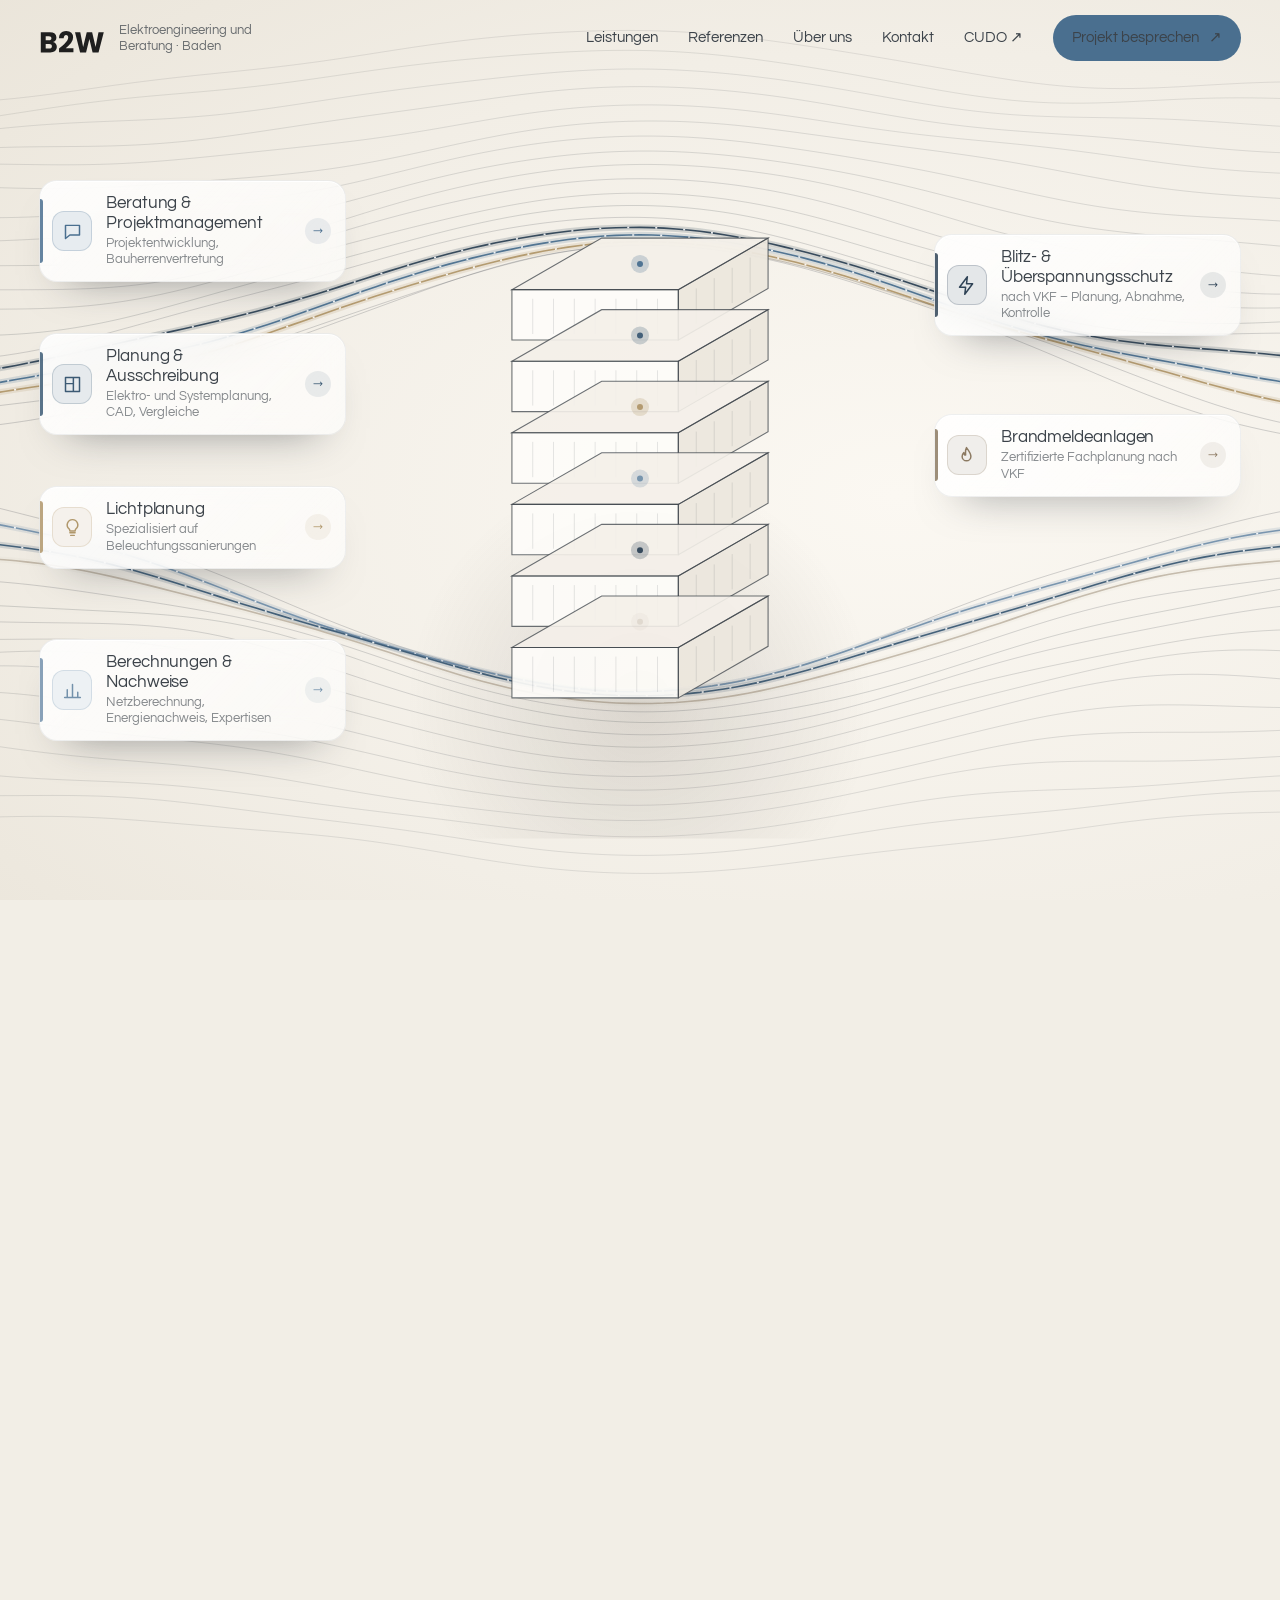
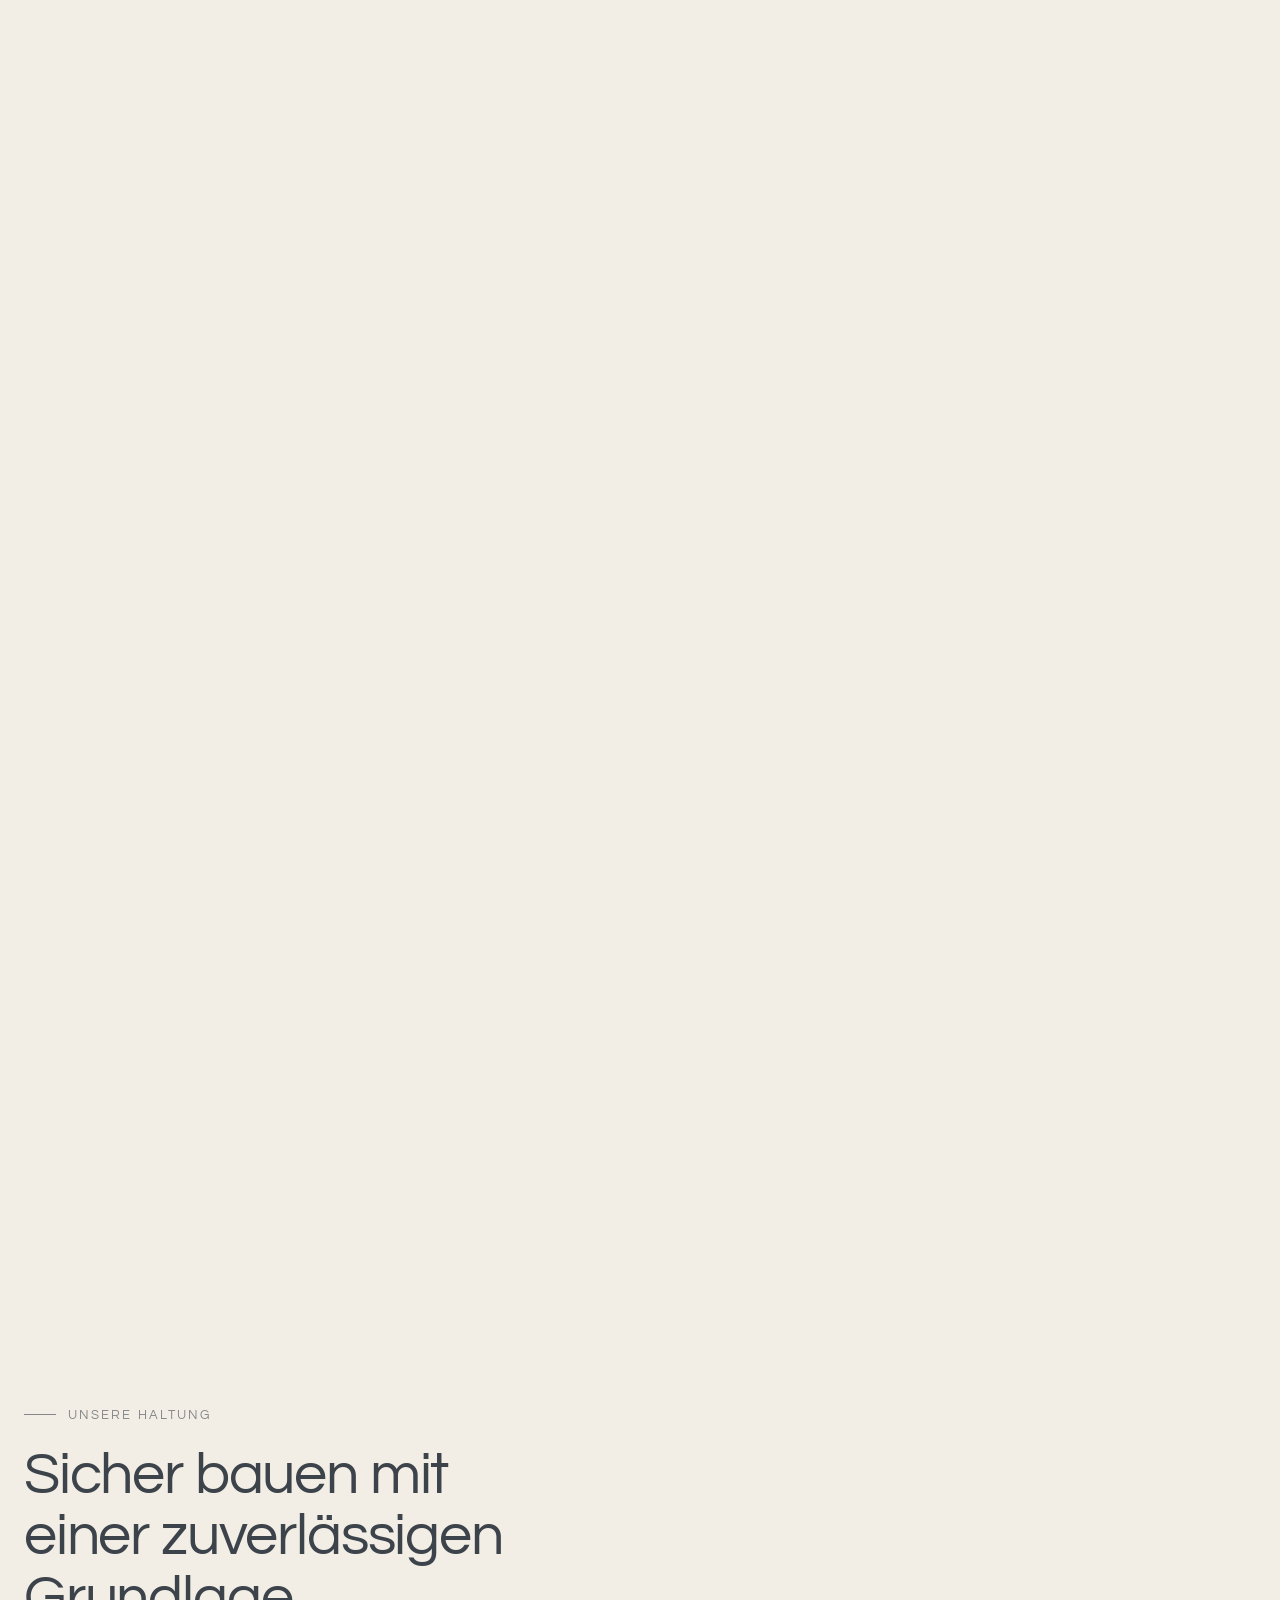
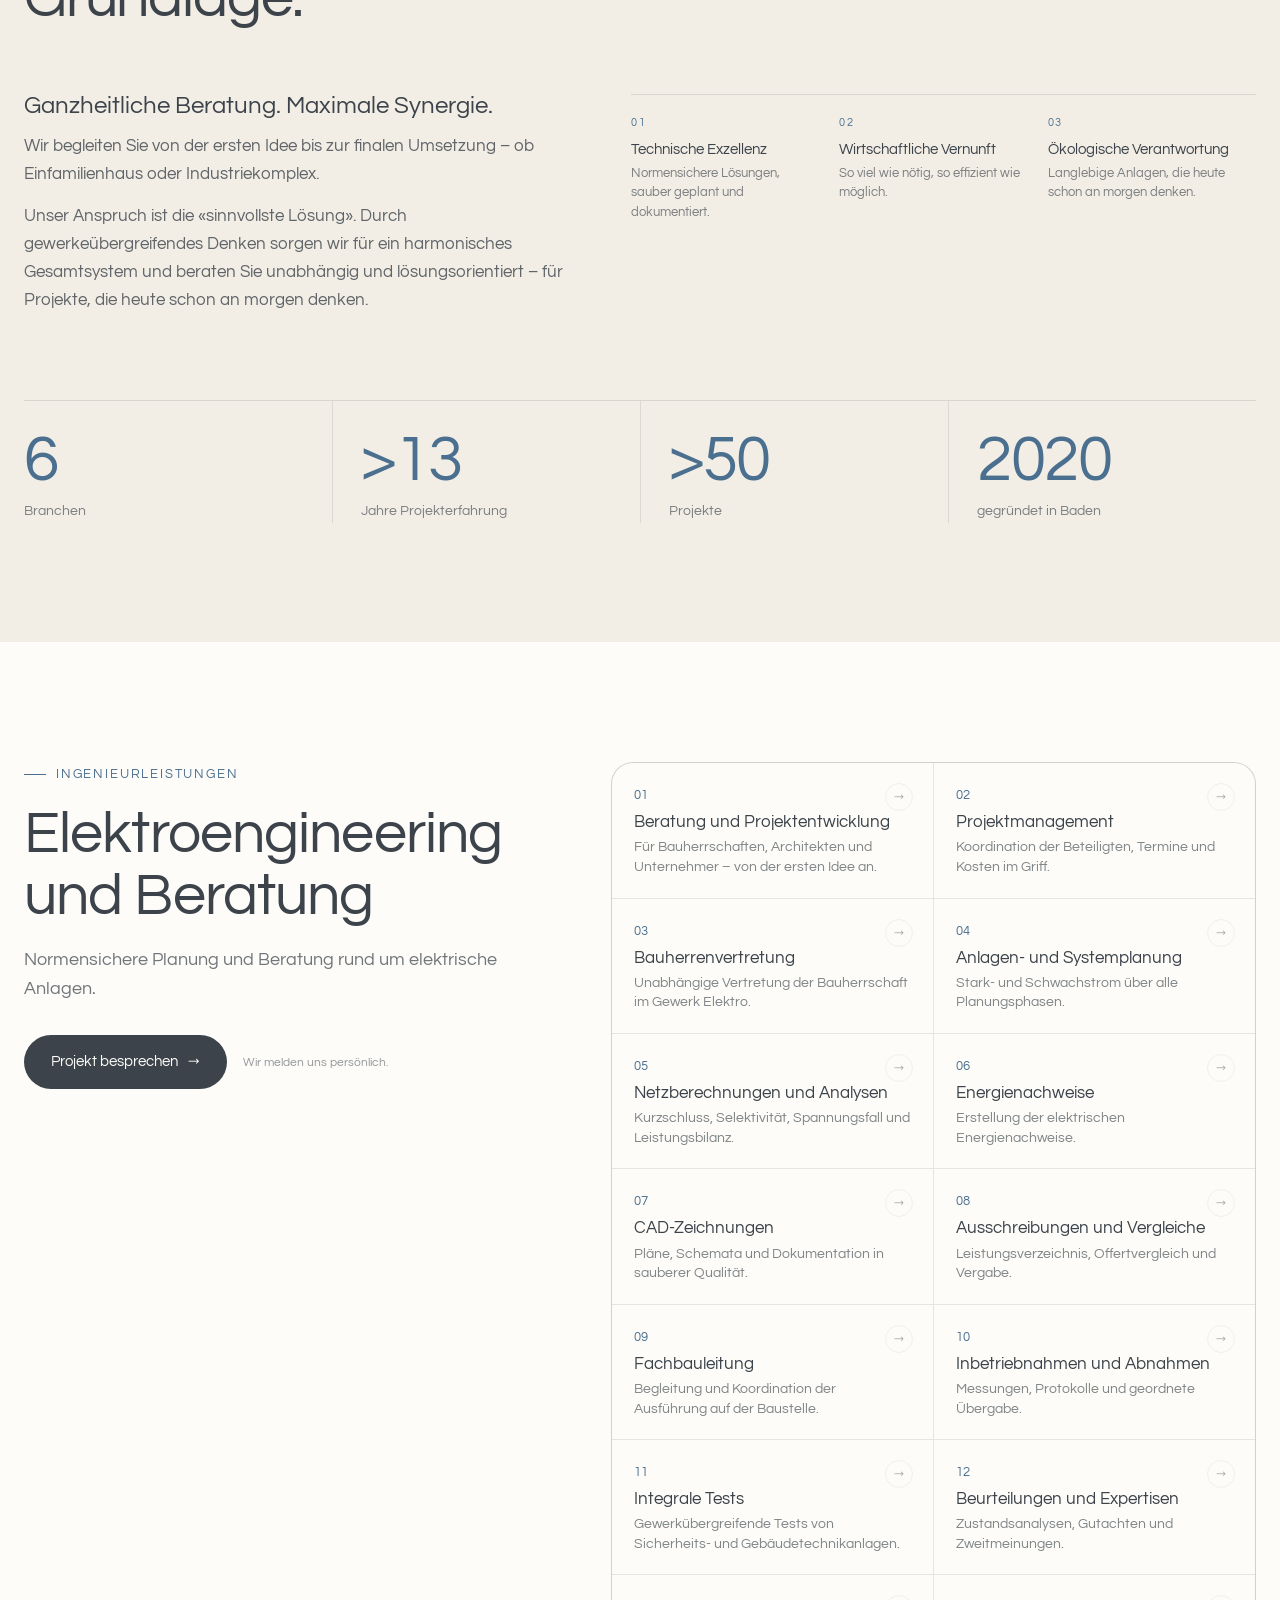
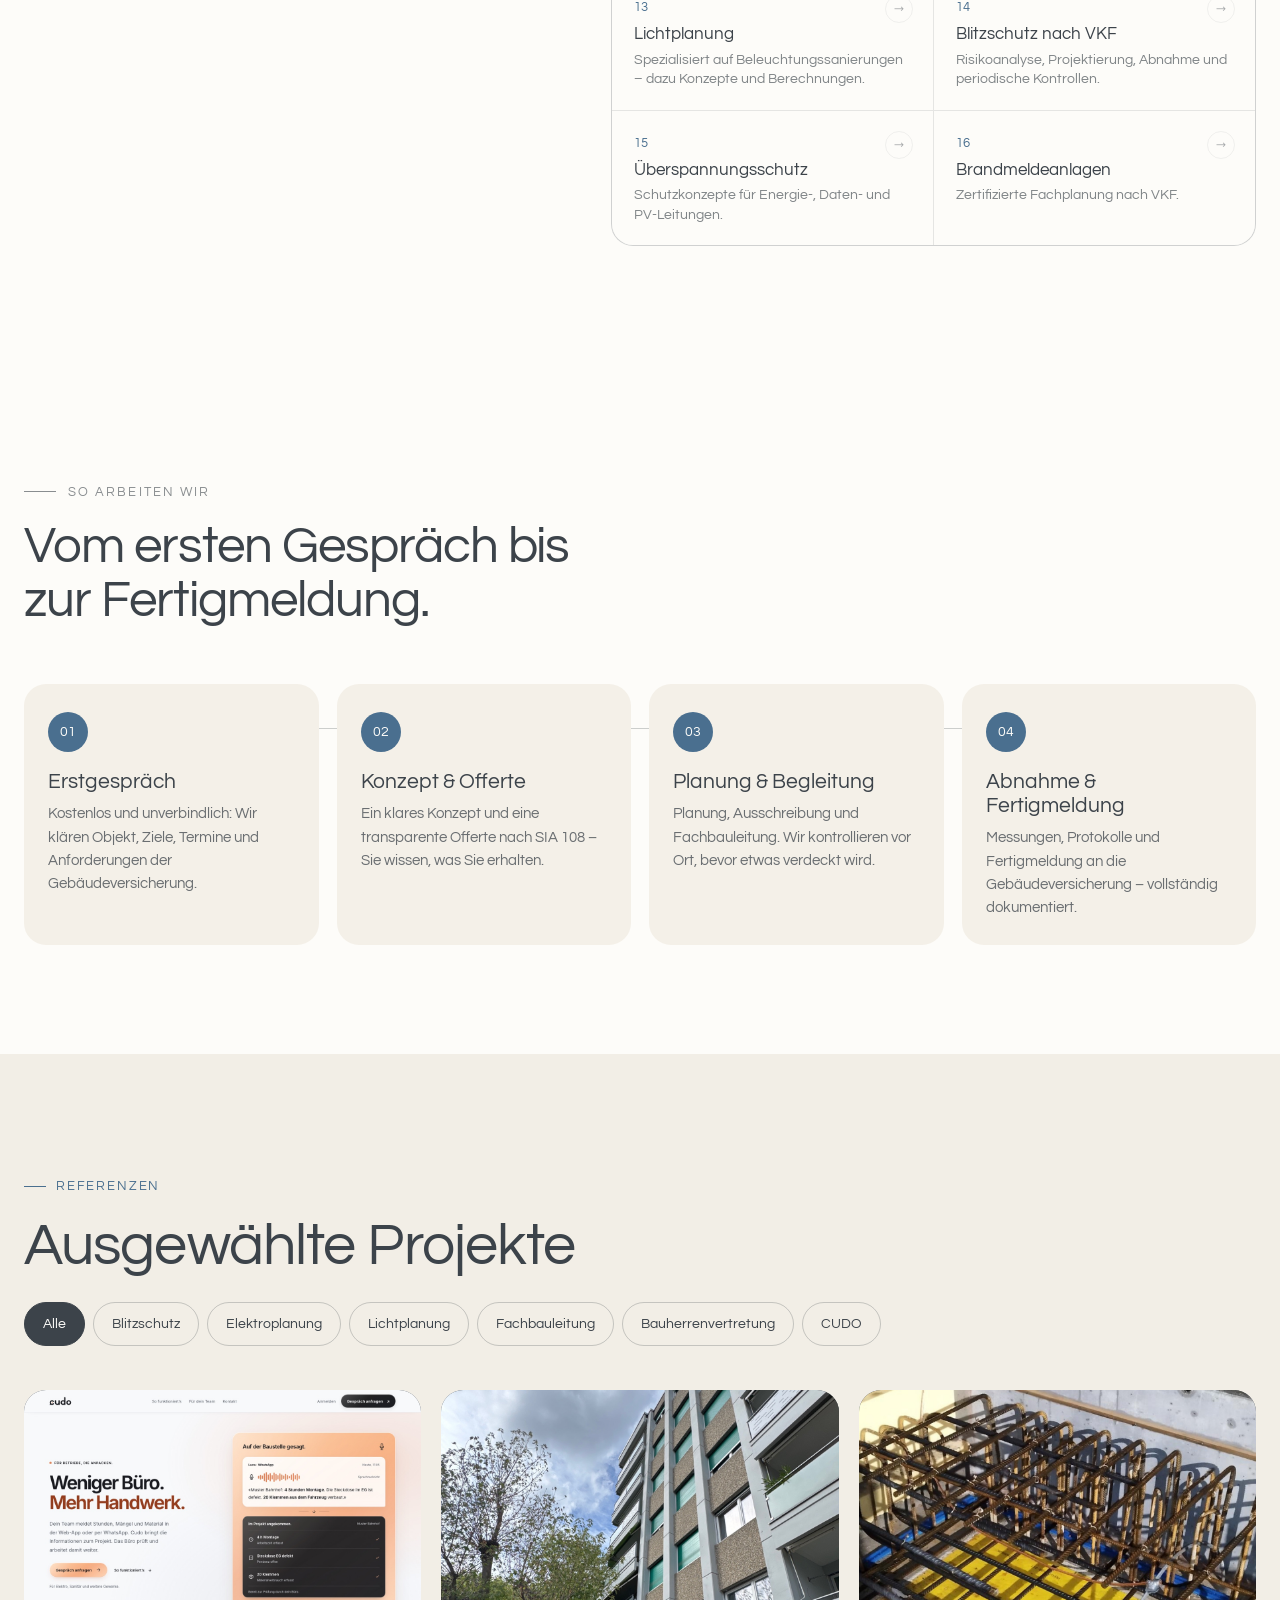
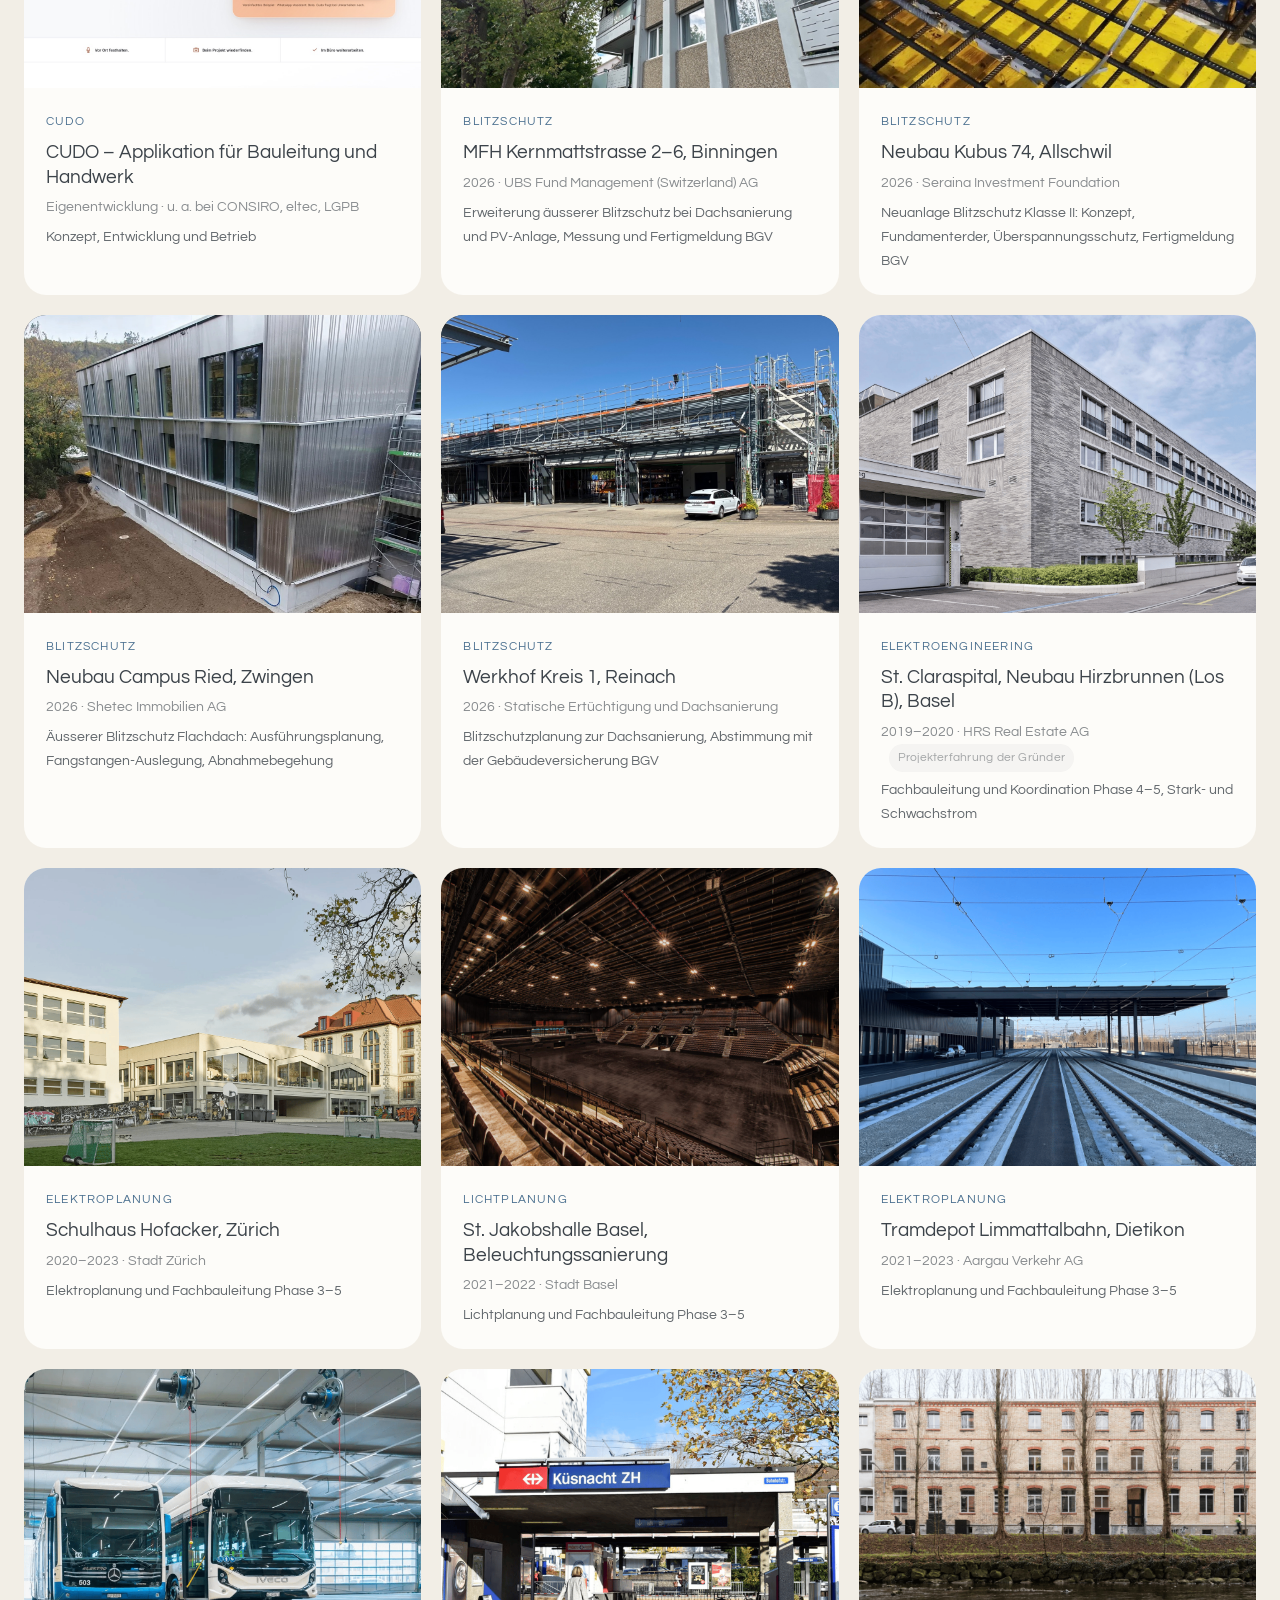
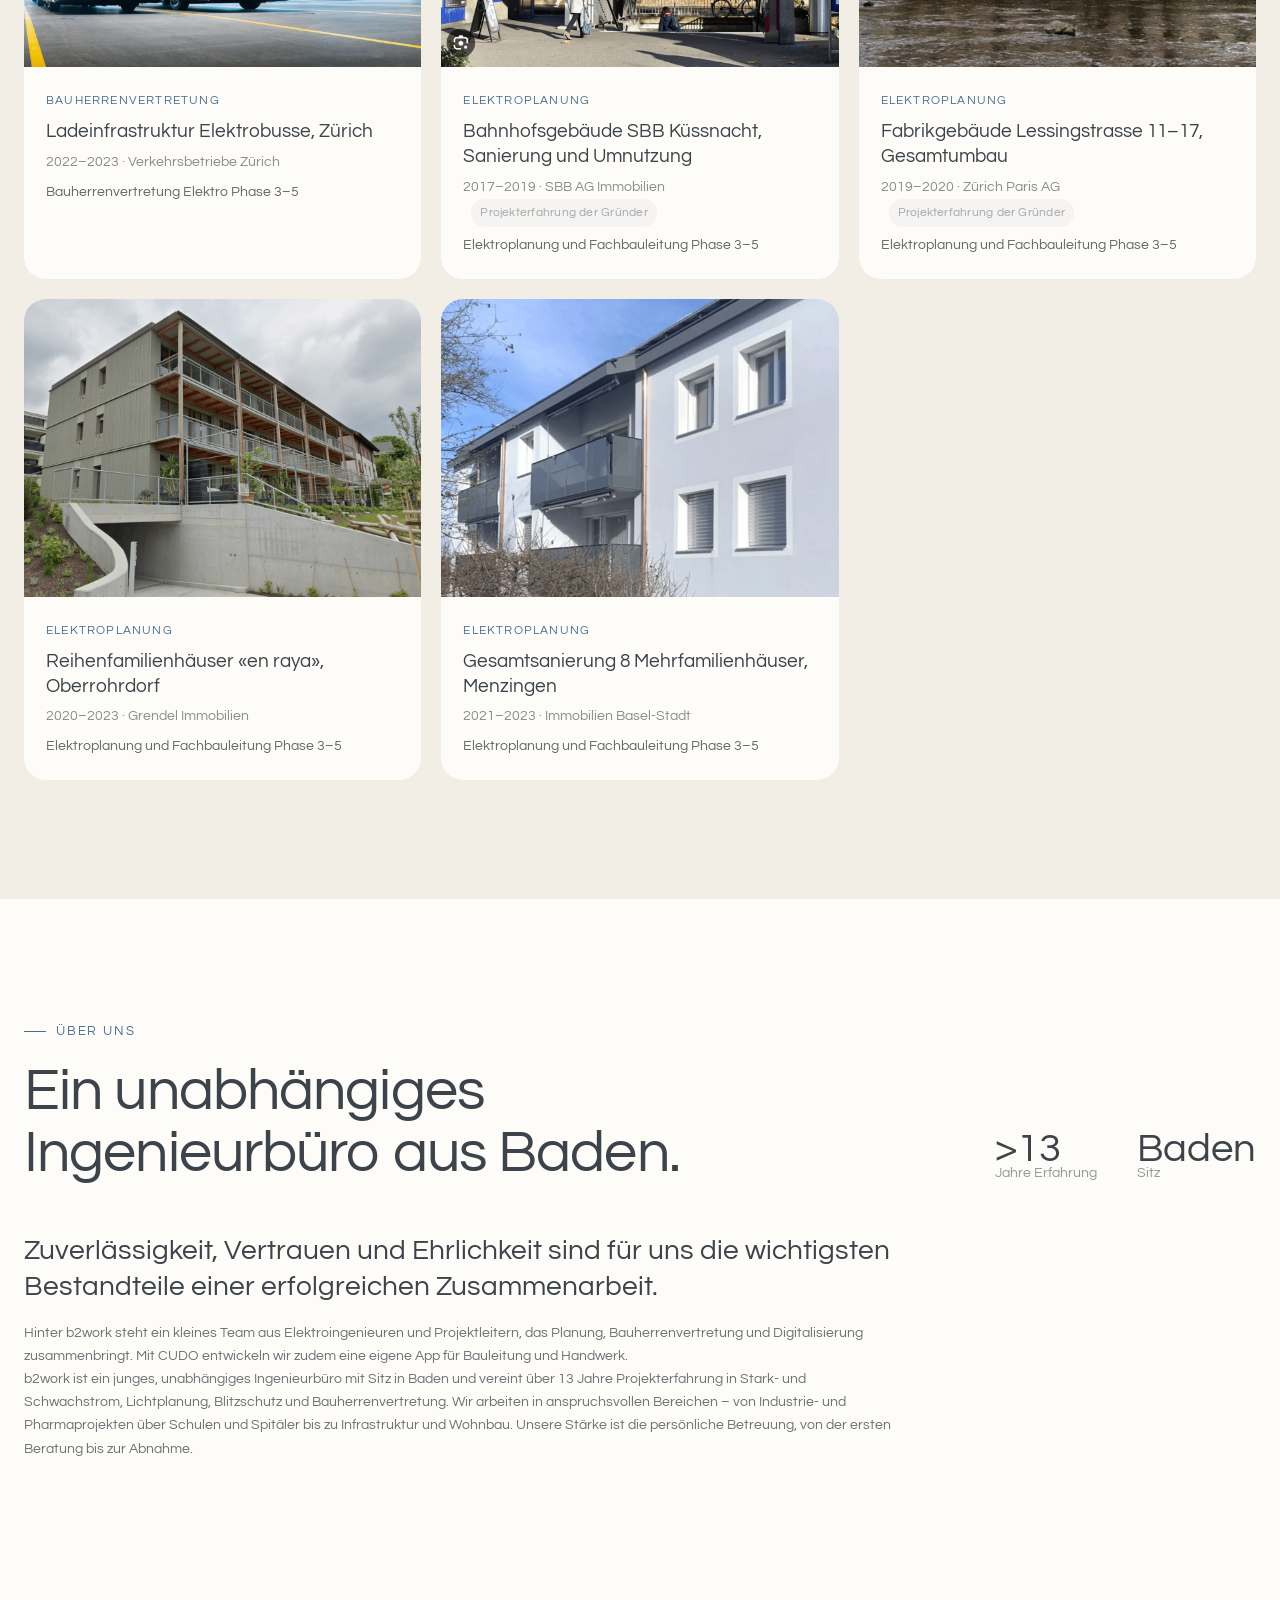
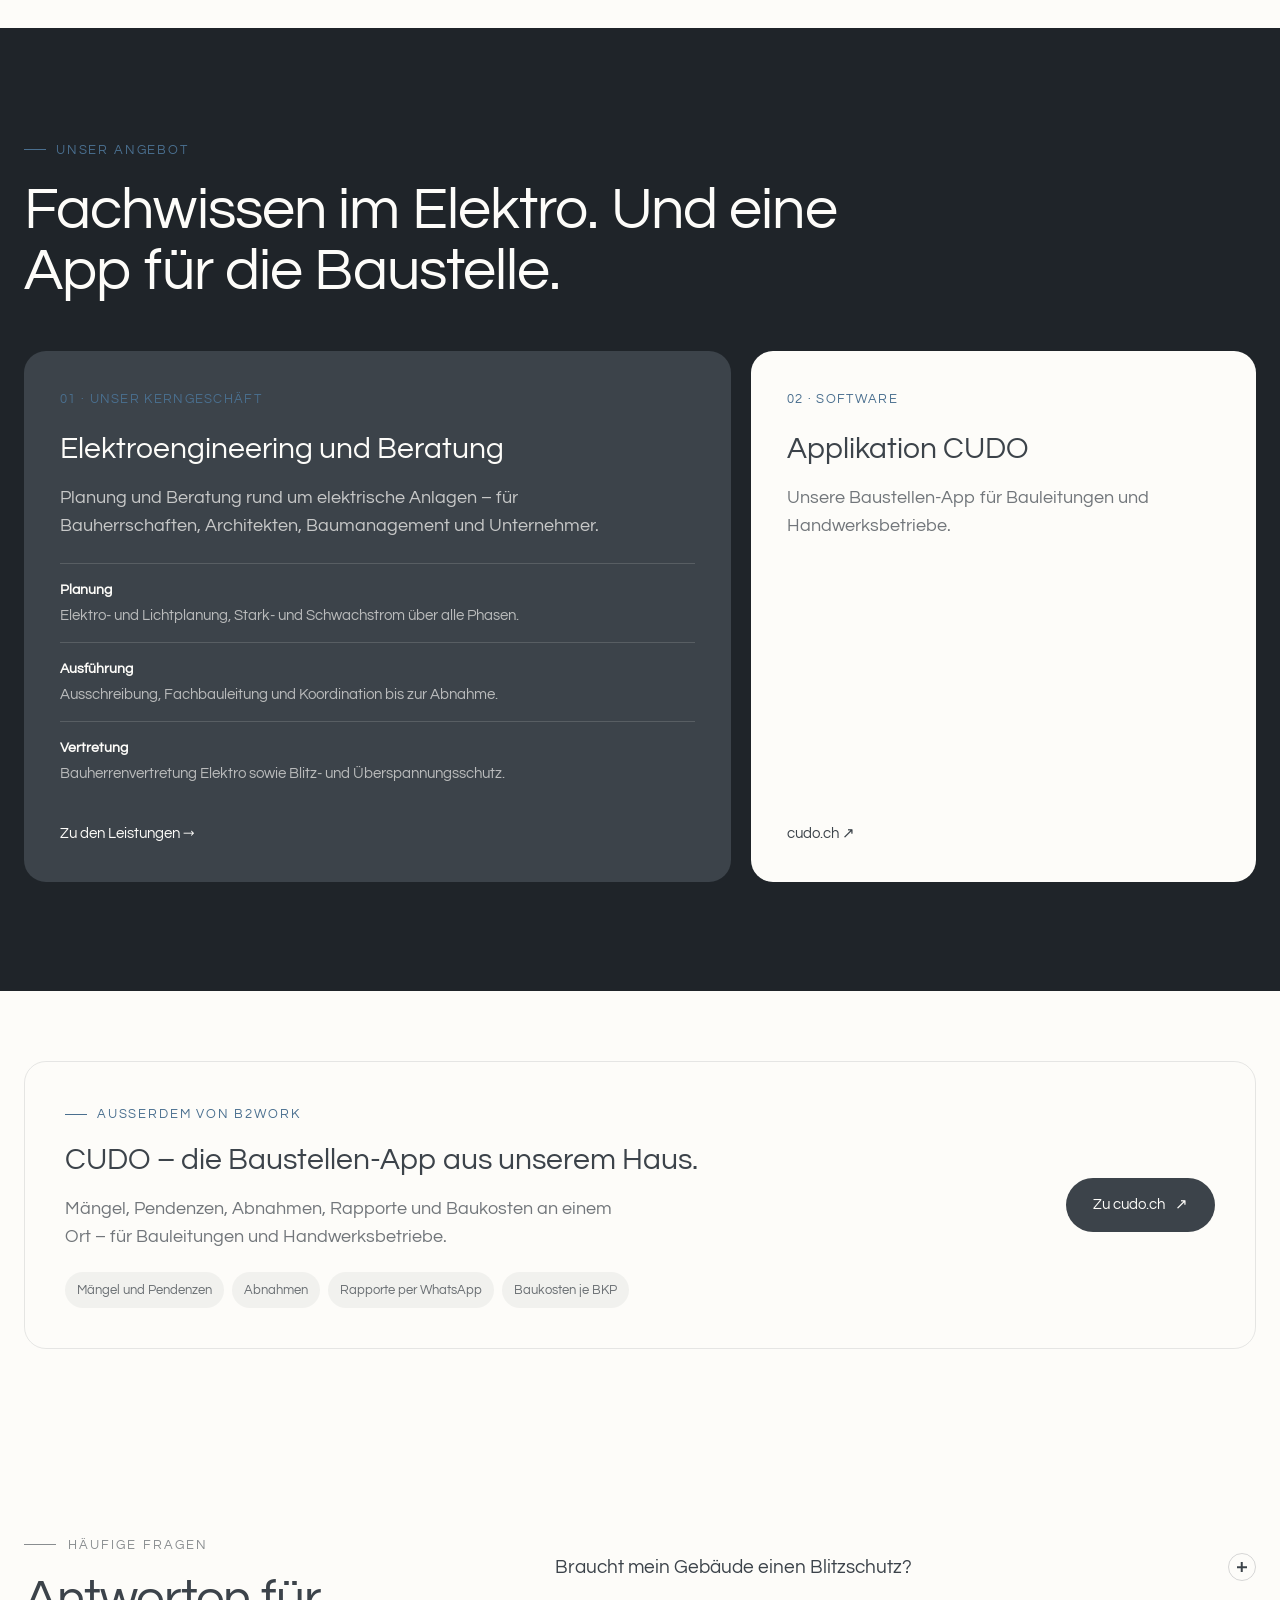
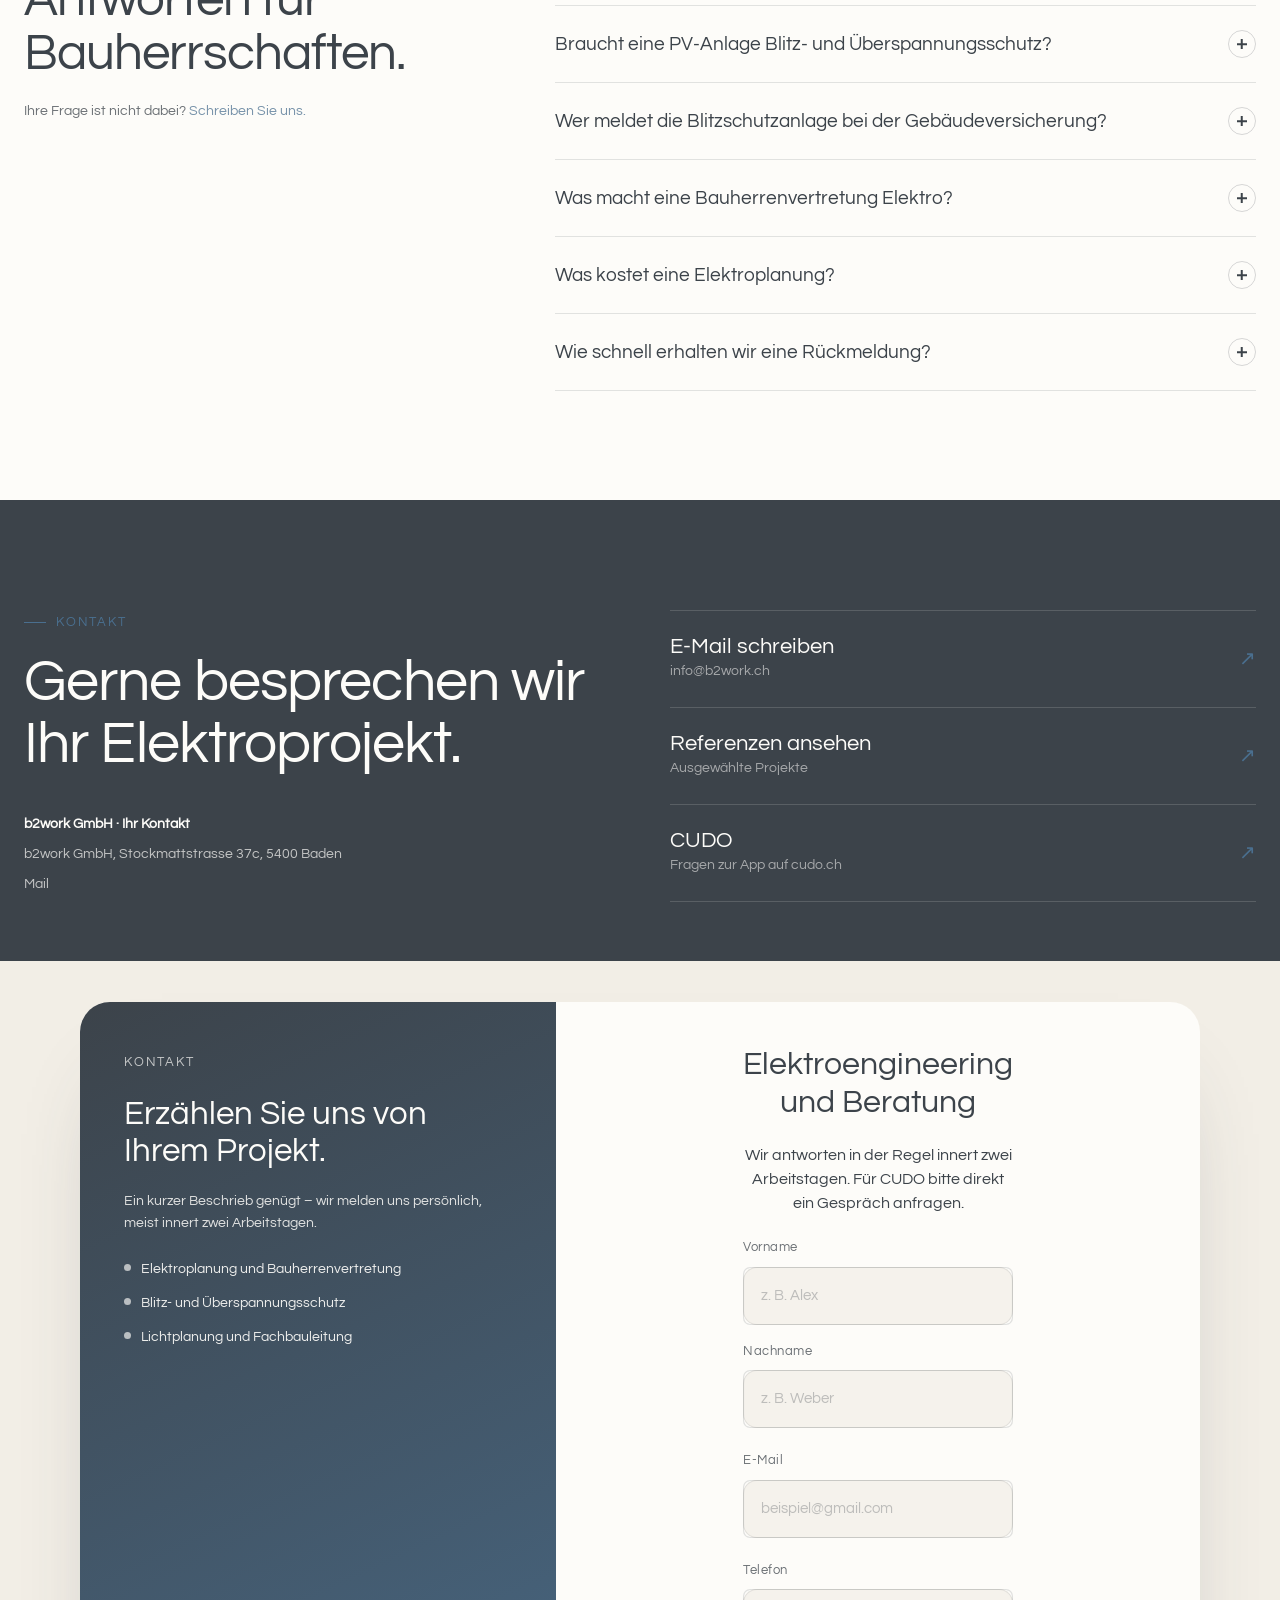
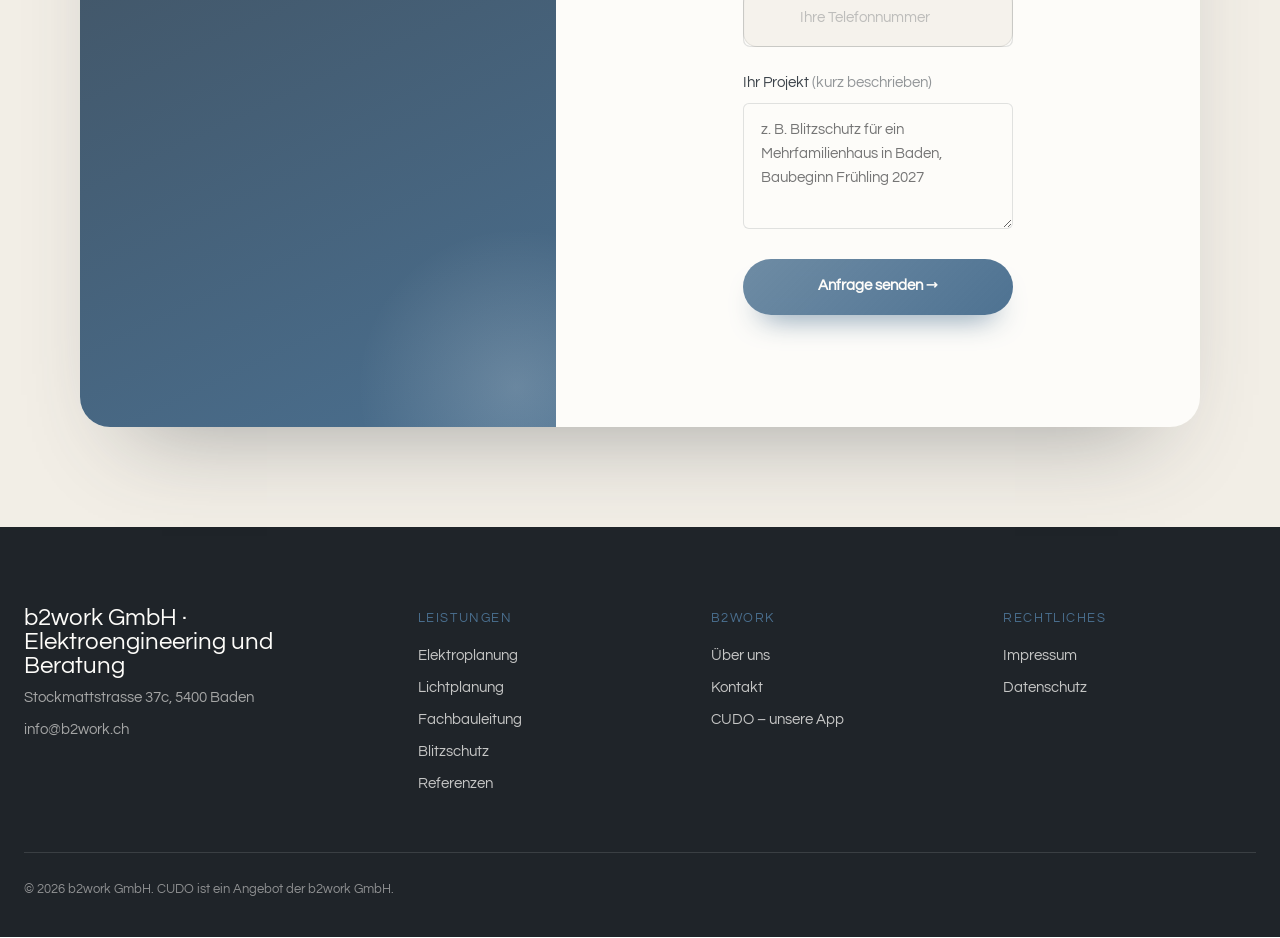
==== commit f9405745: "Startbild: Variante «Linien» in b2work-Farben - Feine Energielinien fliessen um einen schlichten Bau" ====
--- a/index.html
+++ b/index.html
@@ -558,7 +558,7 @@
     margin-top: 12px;
   }
 }
-</style><div><header class="styles_op_1vfumbm_top  "><div class="styles_op_1vfumbm_bar"><a href="./" class="styles_op_1vfumbm_brand"><span class="styles_op_1vfumbm_logo"><img src="img/op/5f7bec08-4883-4cc2-b18b-b5c2aacd86cb.svg" alt="b2work" class="styles_op_1fzhono_image"/></span><span class="styles_op_1vfumbm_tag">Elektroengineering und Beratung · Baden</span></a><nav class="styles_op_1vfumbm_nav"><a href="#elektro">Leistungen</a><a href="#referenzen">Referenzen</a><a href="#ueber-uns">Über uns</a><a href="#kontakt">Kontakt</a><a href="https://www.cudo.ch/">CUDO ↗</a><span class="styles_op_1vfumbm_cta"><a class="styles_op_1d0ky09_btn styles_op_1d0ky09_primary styles_op_1d0ky09_sm" href="#kontakt" target="_blank" rel="noopener">Projekt besprechen<span class="styles_op_1d0ky09_arr">↗</span></a></span></nav><button class="styles_op_1vfumbm_burger" aria-expanded="false">Menü</button></div></header></div></div></div></div><style></style></section><!--/$--></header><main><div id="main-content" tabindex="-1"></div><!--$--><section class="b2w-vhero" id="start"><div class="b2w-vsticky"><canvas class="b2w-canvas" aria-hidden="true"></canvas><div class="b2w-vcontent"><span class="b2w-veyebrow"><i></i>b2work GmbH · Baden</span><h1>Sicher bauen mit einer <em>zuverlässigen Grundlage.</em></h1><p>Unabhängige Beratung und Planung rund um elektrische Anlagen – von der ersten Idee bis zur Abnahme. Für Bauherrschaften, Investoren und Planer.</p><div class="b2w-vcta"><a class="b2w-btn b2w-btn-light" href="#kontakt">Projekt besprechen <span>→</span></a><a class="b2w-btn b2w-btn-ghost" href="#referenzen">Referenzen ansehen <span>↓</span></a></div></div><div class="b2w-groups"><a class="b2w-grp b2w-grp-l" data-key="beratung" style="--c:#4a6f8f" href="leistungen/bauherrenvertretung.html"><i class="b2w-gi"><svg viewBox="0 0 24 24" aria-hidden="true"><path d="M4 5h16v11H9l-5 4z"/></svg></i><b>Beratung & Projektmanagement</b><span>Projektentwicklung, Bauherrenvertretung</span><em class="b2w-ga" aria-hidden="true">→</em></a><a class="b2w-grp b2w-grp-l" data-key="planung" style="--c:#1f6fd1" href="leistungen/elektroplanung.html"><i class="b2w-gi"><svg viewBox="0 0 24 24" aria-hidden="true"><path d="M4 4h16v16H4zM4 11h9M13 4v16"/></svg></i><b>Planung & Ausschreibung</b><span>Elektro- und Systemplanung, CAD, Vergleiche</span><em class="b2w-ga" aria-hidden="true">→</em></a><a class="b2w-grp b2w-grp-l" data-key="licht" style="--c:#d99a00" href="leistungen/lichtplanung.html"><i class="b2w-gi"><svg viewBox="0 0 24 24" aria-hidden="true"><path d="M9 18h6M10 21h4M12 3a6 6 0 0 0-4 10.5c.7.7 1 1.5 1 2.5h6c0-1 .3-1.8 1-2.5A6 6 0 0 0 12 3z"/></svg></i><b>Lichtplanung</b><span>Spezialisiert auf Beleuchtungssanierungen</span><em class="b2w-ga" aria-hidden="true">→</em></a><a class="b2w-grp b2w-grp-l" data-key="nachweise" style="--c:#0f9d8a" href="leistungen/elektroplanung.html"><i class="b2w-gi"><svg viewBox="0 0 24 24" aria-hidden="true"><path d="M6 20V11M12 20V5M18 20v-6M3 20h18"/></svg></i><b>Berechnungen & Nachweise</b><span>Netzberechnung, Energienachweis, Expertisen</span><em class="b2w-ga" aria-hidden="true">→</em></a><a class="b2w-grp b2w-grp-r" data-key="blitz" style="--c:#e4572e" href="leistungen/blitzschutz.html"><i class="b2w-gi"><svg viewBox="0 0 24 24" aria-hidden="true"><path d="M13 2 4 14h7l-1 8 9-12h-7z"/></svg></i><b>Blitz- & Überspannungsschutz</b><span>nach VKF – Planung, Abnahme, Kontrolle</span><em class="b2w-ga" aria-hidden="true">→</em></a><a class="b2w-grp b2w-grp-r" data-key="brand" style="--c:#c62828" href="leistungen/brandmeldeanlagen.html"><i class="b2w-gi"><svg viewBox="0 0 24 24" aria-hidden="true"><path d="M12 3c3 4 5 6.5 5 10a5 5 0 0 1-10 0c0-2 1-3.5 2-4.5 0 2 1 3 2 3 0-3-1-5 1-8.5z"/></svg></i><b>Brandmeldeanlagen</b><span>Zertifizierte Fachplanung nach VKF</span><em class="b2w-ga" aria-hidden="true">→</em></a><a class="b2w-grp b2w-grp-r" data-key="bau" style="--c:#5b6b78" href="leistungen/bauherrenvertretung.html"><i class="b2w-gi"><svg viewBox="0 0 24 24" aria-hidden="true"><path d="M3 18h18M5 18v-3a7 7 0 0 1 14 0v3M10 9V5h4v4"/></svg></i><b>Fachbauleitung & Abnahme</b><span>Koordination, Inbetriebnahme, Integrale Tests</span><em class="b2w-ga" aria-hidden="true">→</em></a></div><div class="b2w-claim"><div class="b2w-claim-logo">b2work</div><p>Sicher planen. Unabhängig beraten.</p><a class="b2w-btn b2w-btn-light" href="#kontakt">Projekt besprechen <span>→</span></a></div><div class="b2w-vscroll"><i></i>Scrollen</div></div></section><!--/$--><!--$--><section class="b2w-philo" id="haltung"><div class="b2w-wrap"><div class="b2w-philo-head b2w-rv"><span class="b2w-eyebrow">Unsere Haltung</span><h2>Sicher bauen mit einer zuverlässigen Grundlage.</h2></div><div class="b2w-philo-grid"><div class="b2w-philo-text b2w-rv"><h3>Ganzheitliche Beratung. Maximale Synergie.</h3><p>Wir begleiten Sie von der ersten Idee bis zur finalen Umsetzung – ob Einfamilienhaus oder Industriekomplex.</p><p>Unser Anspruch ist die «sinnvollste Lösung». Durch gewerkeübergreifendes Denken sorgen wir für ein harmonisches Gesamtsystem und beraten Sie unabhängig und lösungsorientiert – für Projekte, die heute schon an morgen denken.</p></div><div class="b2w-trio"><div class="b2w-rv"><b>01</b><h4>Technische Exzellenz</h4><p>Normensichere Lösungen, sauber geplant und dokumentiert.</p></div><div class="b2w-rv"><b>02</b><h4>Wirtschaftliche Vernunft</h4><p>So viel wie nötig, so effizient wie möglich.</p></div><div class="b2w-rv"><b>03</b><h4>Ökologische Verantwortung</h4><p>Langlebige Anlagen, die heute schon an morgen denken.</p></div></div></div><div class="b2w-stats"><div class="b2w-rv"><span class="b2w-num" data-to="6">6</span><small>Branchen</small></div><div class="b2w-rv"><span class="b2w-num" data-to="13" data-pre="&gt;">&gt;13</span><small>Jahre Projekterfahrung</small></div><div class="b2w-rv"><span class="b2w-num" data-to="50" data-pre="&gt;">&gt;50</span><small>Projekte</small></div><div class="b2w-rv"><span class="b2w-num" data-to="2020">2020</span><small>gegründet in Baden</small></div></div></div></section><!--/$--><!--$--><section class="con-kit-organism con-kit-section elektroengineering con-kit-section--type-default" data-id="08652d62-8a48-43f5-bacd-8de0f7981823" data-kit-organism-padding="xxl" data-p="4" data-position="default" style="--one-kit-width:auto%;--one-kit-width-divider:1"><div class="con-kit-layer con-kit-layer-react" data-layer-type="react"><div class="con-kit-react-app-root"><div class="con-kit-react-render"><style>/* virtual-css-module:/styles.op_bkbh3f.module.css */
+</style><div><header class="styles_op_1vfumbm_top  "><div class="styles_op_1vfumbm_bar"><a href="./" class="styles_op_1vfumbm_brand"><span class="styles_op_1vfumbm_logo"><img src="img/op/5f7bec08-4883-4cc2-b18b-b5c2aacd86cb.svg" alt="b2work" class="styles_op_1fzhono_image"/></span><span class="styles_op_1vfumbm_tag">Elektroengineering und Beratung · Baden</span></a><nav class="styles_op_1vfumbm_nav"><a href="#elektro">Leistungen</a><a href="#referenzen">Referenzen</a><a href="#ueber-uns">Über uns</a><a href="#kontakt">Kontakt</a><a href="https://www.cudo.ch/">CUDO ↗</a><span class="styles_op_1vfumbm_cta"><a class="styles_op_1d0ky09_btn styles_op_1d0ky09_primary styles_op_1d0ky09_sm" href="#kontakt" target="_blank" rel="noopener">Projekt besprechen<span class="styles_op_1d0ky09_arr">↗</span></a></span></nav><button class="styles_op_1vfumbm_burger" aria-expanded="false">Menü</button></div></header></div></div></div></div><style></style></section><!--/$--></header><main><div id="main-content" tabindex="-1"></div><!--$--><section class="b2w-vhero" id="start"><div class="b2w-vsticky"><canvas class="b2w-canvas" aria-hidden="true"></canvas><div class="b2w-vcontent"><span class="b2w-veyebrow"><i></i>b2work GmbH · Baden</span><h1>Sicher bauen mit einer <em>zuverlässigen Grundlage.</em></h1><p>Unabhängige Beratung und Planung rund um elektrische Anlagen – von der ersten Idee bis zur Abnahme. Für Bauherrschaften, Investoren und Planer.</p><div class="b2w-vcta"><a class="b2w-btn b2w-btn-light" href="#kontakt">Projekt besprechen <span>→</span></a><a class="b2w-btn b2w-btn-ghost" href="#referenzen">Referenzen ansehen <span>↓</span></a></div></div><div class="b2w-groups"><a class="b2w-grp b2w-grp-l" data-key="beratung" style="--c:#4a6f8f" href="leistungen/bauherrenvertretung.html"><i class="b2w-gi"><svg viewBox="0 0 24 24" aria-hidden="true"><path d="M4 5h16v11H9l-5 4z"/></svg></i><b>Beratung & Projektmanagement</b><span>Projektentwicklung, Bauherrenvertretung</span><em class="b2w-ga" aria-hidden="true">→</em></a><a class="b2w-grp b2w-grp-l" data-key="planung" style="--c:#3c5a74" href="leistungen/elektroplanung.html"><i class="b2w-gi"><svg viewBox="0 0 24 24" aria-hidden="true"><path d="M4 4h16v16H4zM4 11h9M13 4v16"/></svg></i><b>Planung & Ausschreibung</b><span>Elektro- und Systemplanung, CAD, Vergleiche</span><em class="b2w-ga" aria-hidden="true">→</em></a><a class="b2w-grp b2w-grp-l" data-key="licht" style="--c:#b0976b" href="leistungen/lichtplanung.html"><i class="b2w-gi"><svg viewBox="0 0 24 24" aria-hidden="true"><path d="M9 18h6M10 21h4M12 3a6 6 0 0 0-4 10.5c.7.7 1 1.5 1 2.5h6c0-1 .3-1.8 1-2.5A6 6 0 0 0 12 3z"/></svg></i><b>Lichtplanung</b><span>Spezialisiert auf Beleuchtungssanierungen</span><em class="b2w-ga" aria-hidden="true">→</em></a><a class="b2w-grp b2w-grp-l" data-key="nachweise" style="--c:#7391ab" href="leistungen/elektroplanung.html"><i class="b2w-gi"><svg viewBox="0 0 24 24" aria-hidden="true"><path d="M6 20V11M12 20V5M18 20v-6M3 20h18"/></svg></i><b>Berechnungen & Nachweise</b><span>Netzberechnung, Energienachweis, Expertisen</span><em class="b2w-ga" aria-hidden="true">→</em></a><a class="b2w-grp b2w-grp-r" data-key="blitz" style="--c:#2f4356" href="leistungen/blitzschutz.html"><i class="b2w-gi"><svg viewBox="0 0 24 24" aria-hidden="true"><path d="M13 2 4 14h7l-1 8 9-12h-7z"/></svg></i><b>Blitz- & Überspannungsschutz</b><span>nach VKF – Planung, Abnahme, Kontrolle</span><em class="b2w-ga" aria-hidden="true">→</em></a><a class="b2w-grp b2w-grp-r" data-key="brand" style="--c:#8c7a62" href="leistungen/brandmeldeanlagen.html"><i class="b2w-gi"><svg viewBox="0 0 24 24" aria-hidden="true"><path d="M12 3c3 4 5 6.5 5 10a5 5 0 0 1-10 0c0-2 1-3.5 2-4.5 0 2 1 3 2 3 0-3-1-5 1-8.5z"/></svg></i><b>Brandmeldeanlagen</b><span>Zertifizierte Fachplanung nach VKF</span><em class="b2w-ga" aria-hidden="true">→</em></a><a class="b2w-grp b2w-grp-r" data-key="bau" style="--c:#5b6670" href="leistungen/bauherrenvertretung.html"><i class="b2w-gi"><svg viewBox="0 0 24 24" aria-hidden="true"><path d="M3 18h18M5 18v-3a7 7 0 0 1 14 0v3M10 9V5h4v4"/></svg></i><b>Fachbauleitung & Abnahme</b><span>Koordination, Inbetriebnahme, Integrale Tests</span><em class="b2w-ga" aria-hidden="true">→</em></a></div><div class="b2w-claim"><div class="b2w-claim-logo">b2work</div><p>Sicher planen. Unabhängig beraten.</p><a class="b2w-btn b2w-btn-light" href="#kontakt">Projekt besprechen <span>→</span></a></div><div class="b2w-vscroll"><i></i>Scrollen</div></div></section><!--/$--><!--$--><section class="b2w-philo" id="haltung"><div class="b2w-wrap"><div class="b2w-philo-head b2w-rv"><span class="b2w-eyebrow">Unsere Haltung</span><h2>Sicher bauen mit einer zuverlässigen Grundlage.</h2></div><div class="b2w-philo-grid"><div class="b2w-philo-text b2w-rv"><h3>Ganzheitliche Beratung. Maximale Synergie.</h3><p>Wir begleiten Sie von der ersten Idee bis zur finalen Umsetzung – ob Einfamilienhaus oder Industriekomplex.</p><p>Unser Anspruch ist die «sinnvollste Lösung». Durch gewerkeübergreifendes Denken sorgen wir für ein harmonisches Gesamtsystem und beraten Sie unabhängig und lösungsorientiert – für Projekte, die heute schon an morgen denken.</p></div><div class="b2w-trio"><div class="b2w-rv"><b>01</b><h4>Technische Exzellenz</h4><p>Normensichere Lösungen, sauber geplant und dokumentiert.</p></div><div class="b2w-rv"><b>02</b><h4>Wirtschaftliche Vernunft</h4><p>So viel wie nötig, so effizient wie möglich.</p></div><div class="b2w-rv"><b>03</b><h4>Ökologische Verantwortung</h4><p>Langlebige Anlagen, die heute schon an morgen denken.</p></div></div></div><div class="b2w-stats"><div class="b2w-rv"><span class="b2w-num" data-to="6">6</span><small>Branchen</small></div><div class="b2w-rv"><span class="b2w-num" data-to="13" data-pre="&gt;">&gt;13</span><small>Jahre Projekterfahrung</small></div><div class="b2w-rv"><span class="b2w-num" data-to="50" data-pre="&gt;">&gt;50</span><small>Projekte</small></div><div class="b2w-rv"><span class="b2w-num" data-to="2020">2020</span><small>gegründet in Baden</small></div></div></div></section><!--/$--><!--$--><section class="con-kit-organism con-kit-section elektroengineering con-kit-section--type-default" data-id="08652d62-8a48-43f5-bacd-8de0f7981823" data-kit-organism-padding="xxl" data-p="4" data-position="default" style="--one-kit-width:auto%;--one-kit-width-divider:1"><div class="con-kit-layer con-kit-layer-react" data-layer-type="react"><div class="con-kit-react-app-root"><div class="con-kit-react-render"><style>/* virtual-css-module:/styles.op_bkbh3f.module.css */
 .styles_op_bkbh3f_sec {
   padding: 120px 24px;
 }
@@ -1337,5 +1337,5 @@
   }
 })();
 </script>
-<script src="js/b2w-explode.js" defer></script></body>
+<script src="js/b2w-lines.js" defer></script></body>
 </html>
